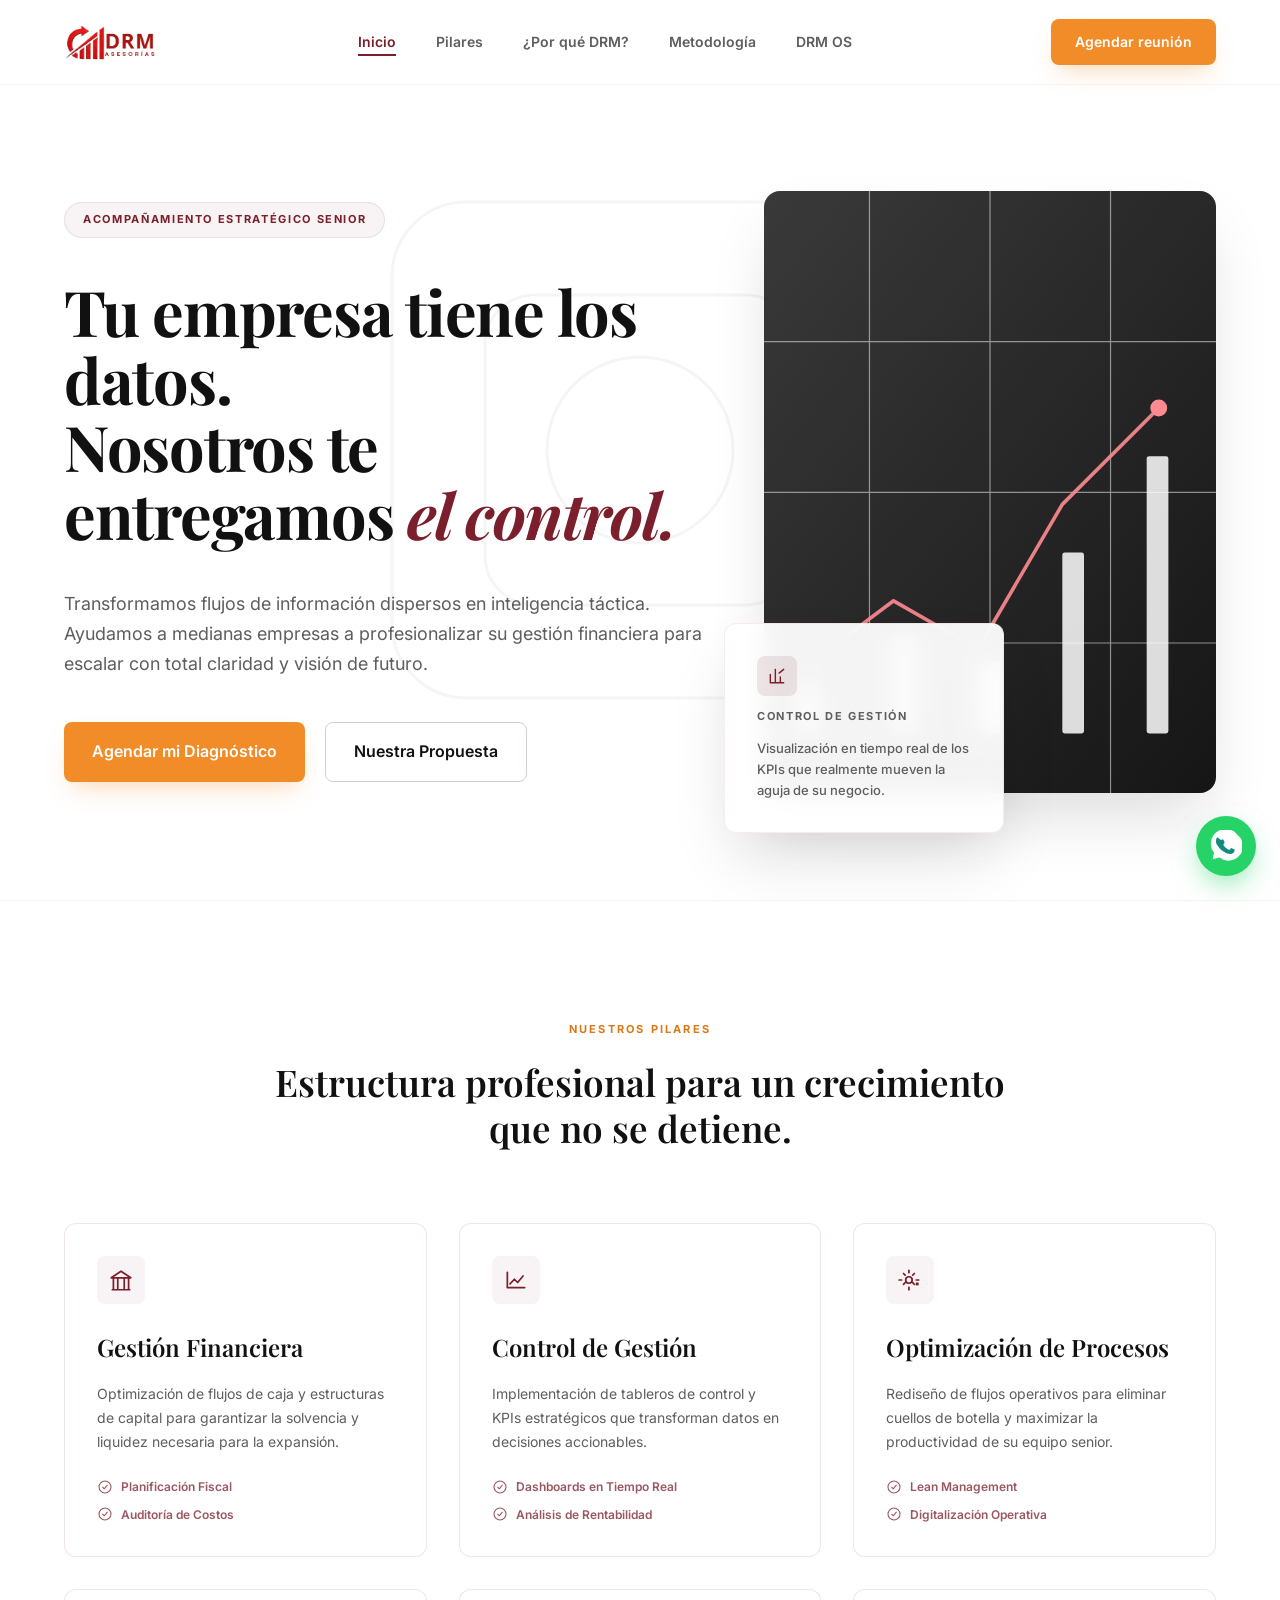
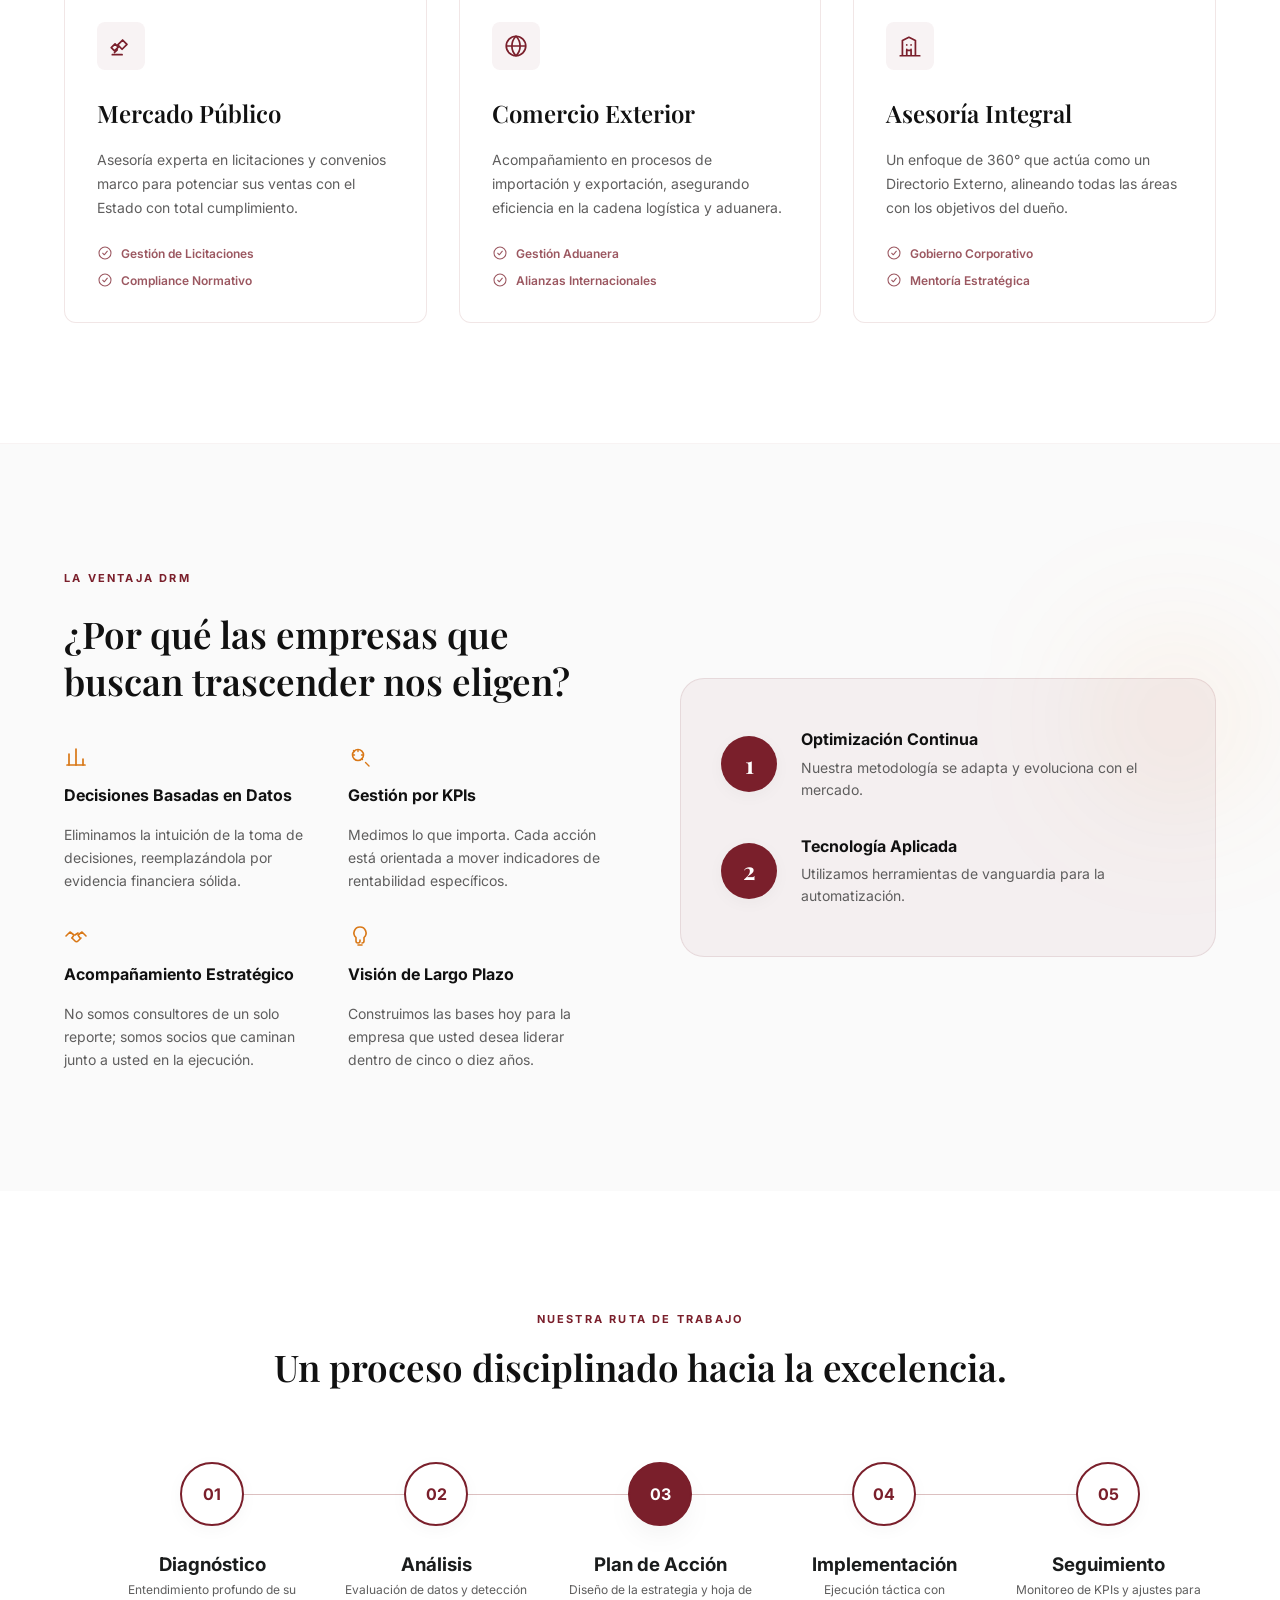
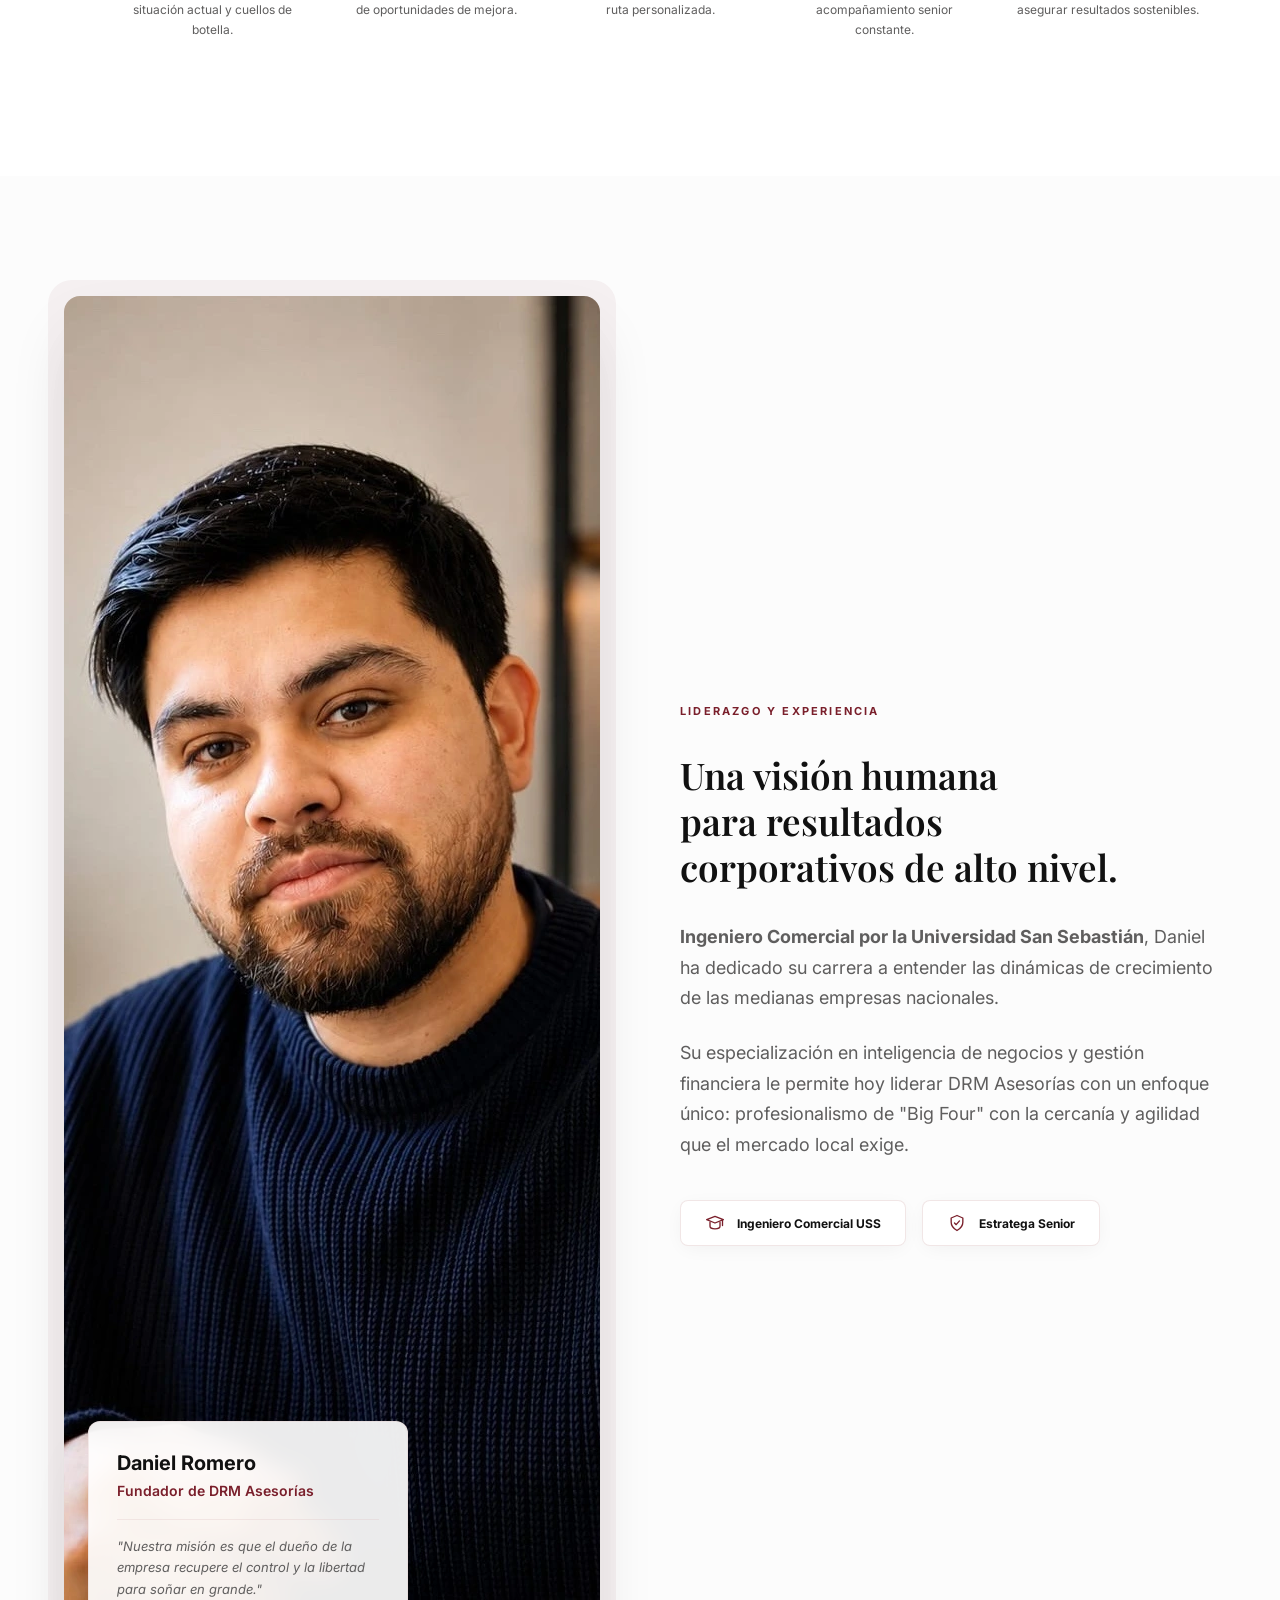
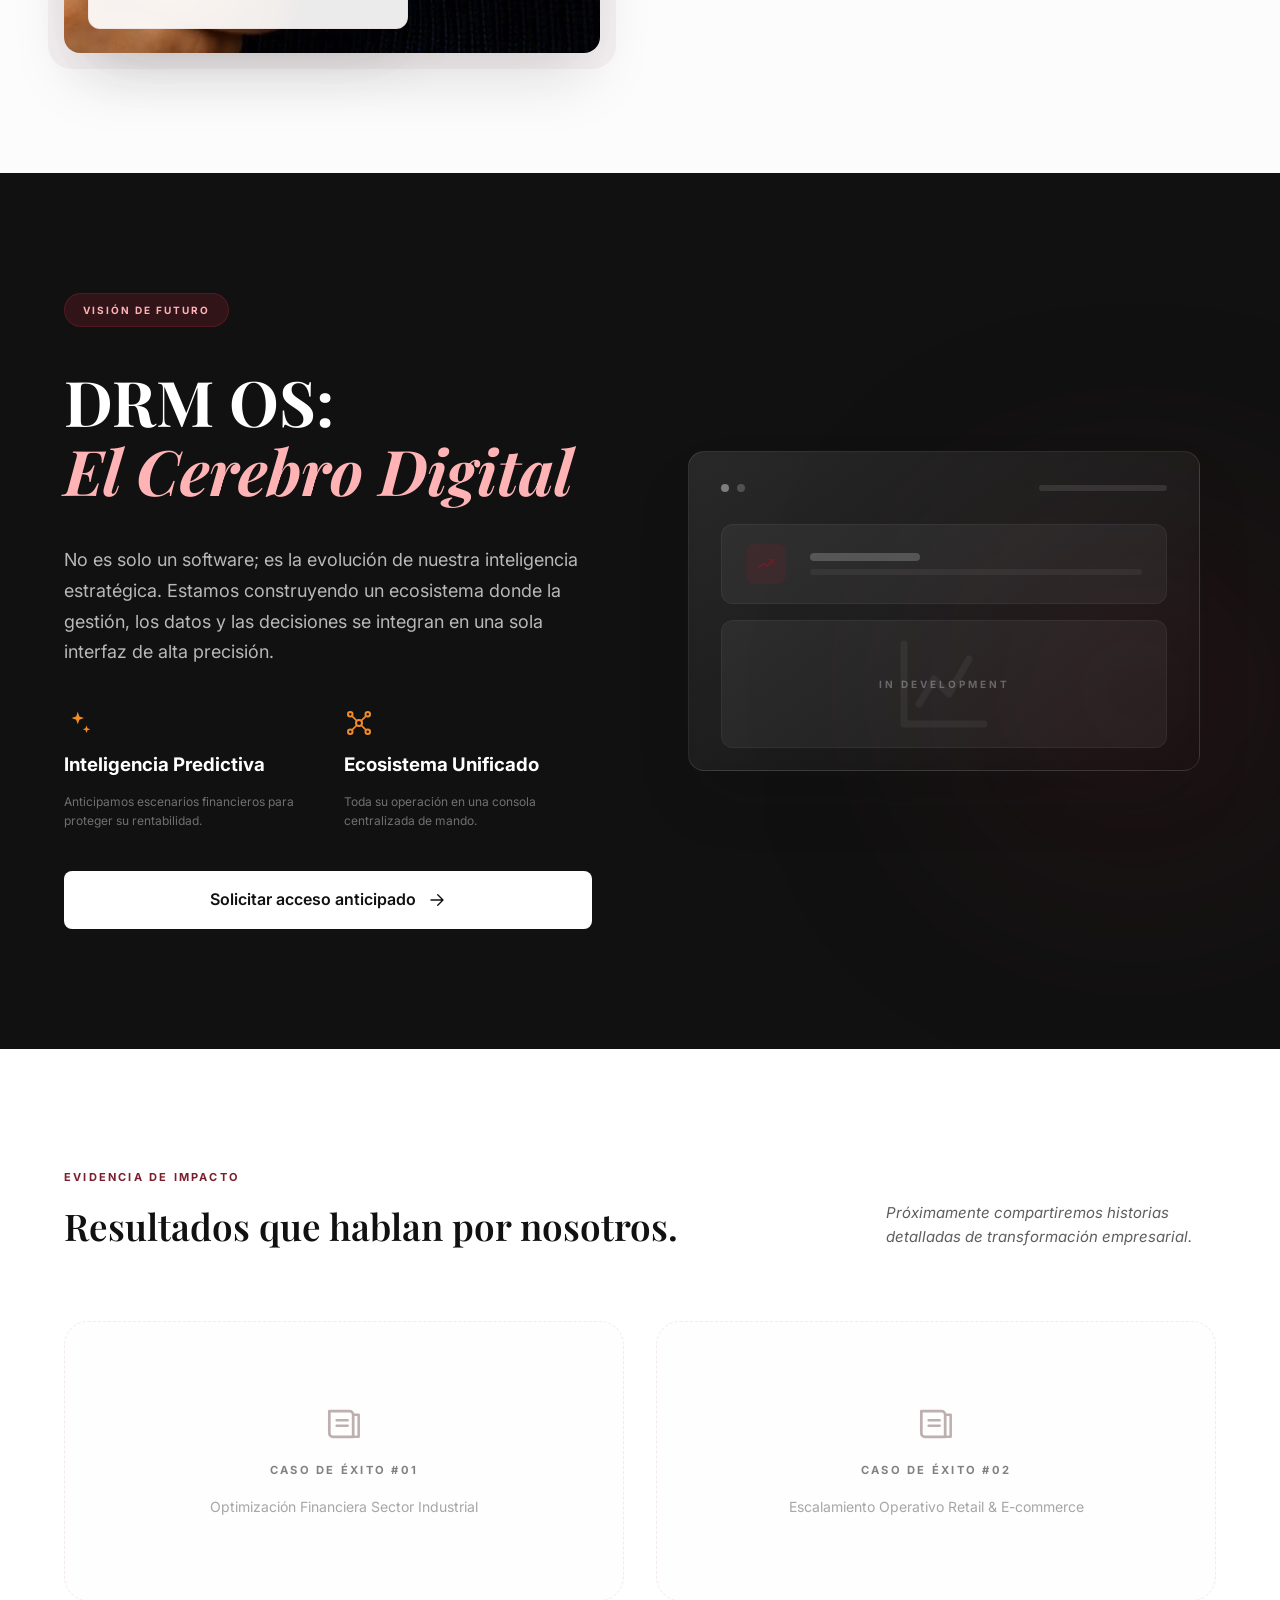
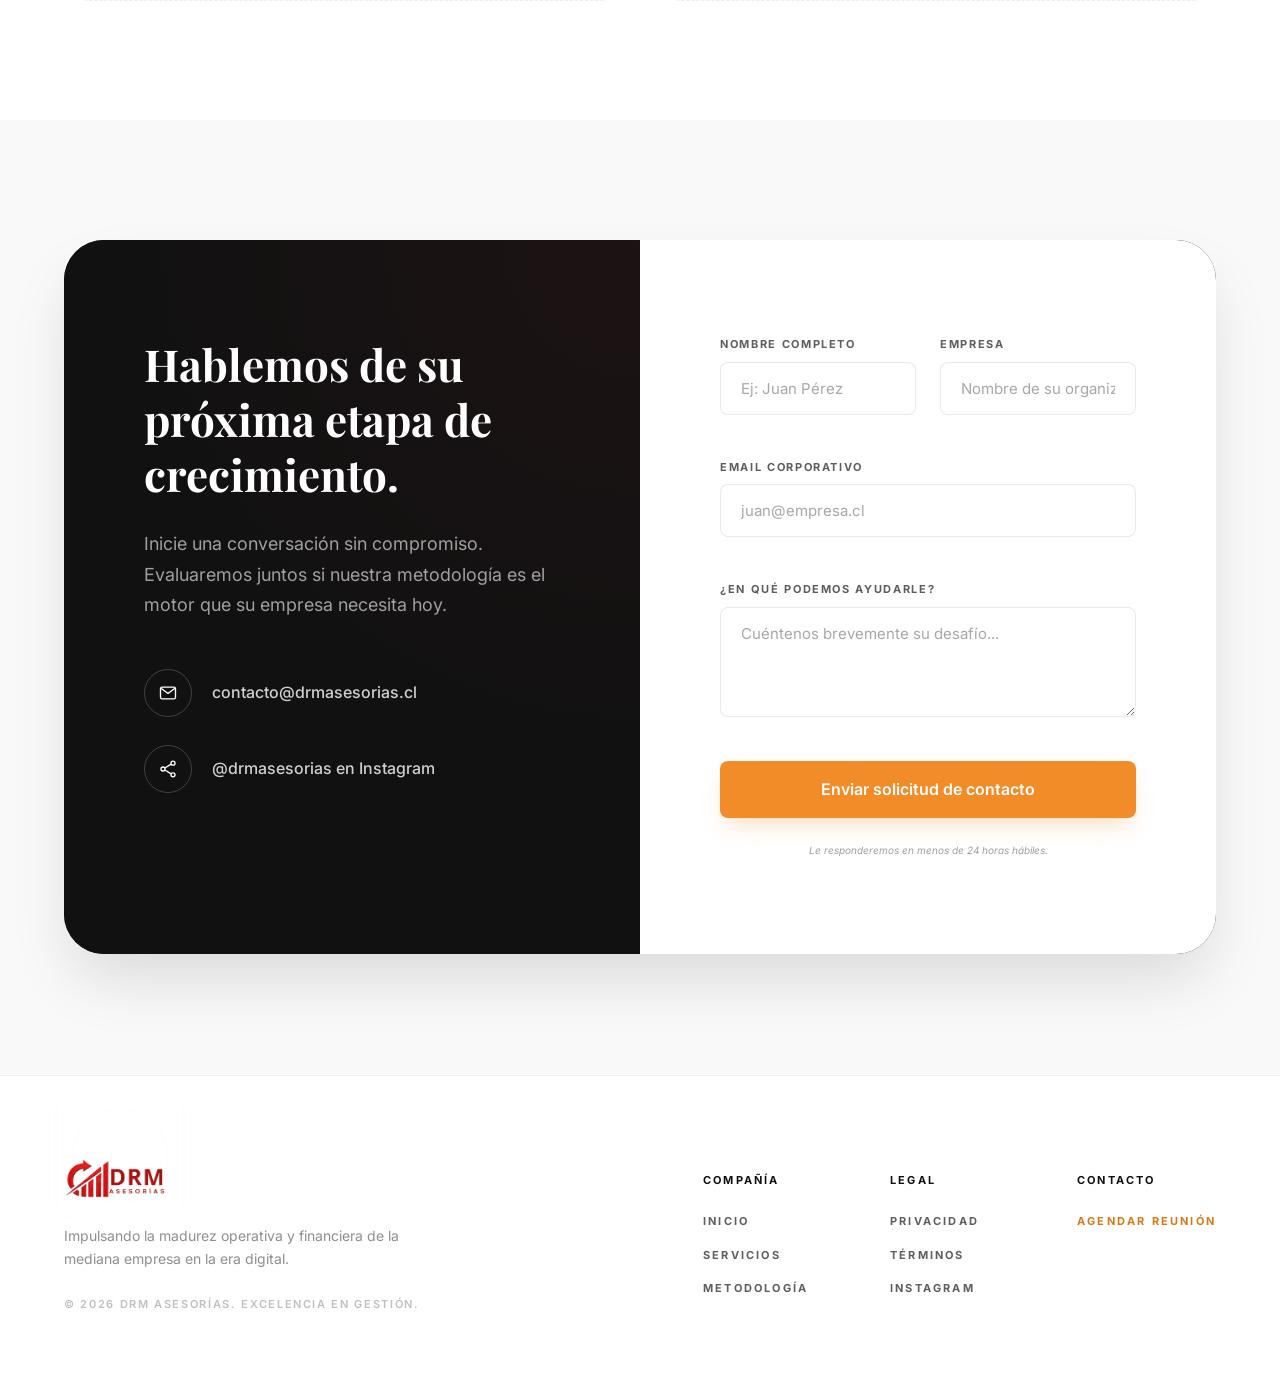
==== index.html @ 71a034fd "Add files via upload" ====
<!DOCTYPE html>
<html lang="es-CL">
<head>
<meta charset="UTF-8">
<meta name="viewport" content="width=device-width, initial-scale=1.0">
<title>DRM Asesorías | Inteligencia Estratégica y Gestión Financiera para PyMEs en Chile</title>
<meta name="description" content="DRM Asesorías acompaña a medianas empresas chilenas con gestión financiera, control de gestión, optimización de procesos, Mercado Público y asesoría corporativa integral. Agende su diagnóstico estratégico.">
<meta name="keywords" content="asesoría financiera pymes chile, control de gestión, mercado público, licitaciones, gestión financiera empresas, DRM Asesorías, consultoría estratégica">
<meta name="author" content="DRM Asesorías">
<link rel="canonical" href="https://www.drmasesorias.cl/">
<meta name="robots" content="index, follow">
<meta name="theme-color" content="#7a1f2b">

<!-- Open Graph -->
<meta property="og:type" content="website">
<meta property="og:site_name" content="DRM Asesorías">
<meta property="og:title" content="DRM Asesorías | Inteligencia Estratégica para PyMEs">
<meta property="og:description" content="Transformamos flujos de información dispersos en inteligencia táctica. Gestión financiera, control de gestión y asesoría corporativa para medianas empresas chilenas.">
<meta property="og:url" content="https://www.drmasesorias.cl/">
<meta property="og:image" content="https://www.drmasesorias.cl/assets/og-cover.jpg">
<meta property="og:image:width" content="1200">
<meta property="og:image:height" content="630">
<meta property="og:image:alt" content="DRM Asesorías — Optimización financiera y gestión estratégica para empresas">
<meta property="og:locale" content="es_CL">

<!-- Twitter -->
<meta name="twitter:card" content="summary_large_image">
<meta name="twitter:title" content="DRM Asesorías | Inteligencia Estratégica para PyMEs">
<meta name="twitter:description" content="Gestión financiera, control de gestión y asesoría corporativa para medianas empresas chilenas.">
<meta name="twitter:image" content="https://www.drmasesorias.cl/assets/og-cover.jpg">
<meta name="twitter:image:alt" content="DRM Asesorías — Optimización financiera y gestión estratégica para empresas">

<!-- Favicon (isotipo oficial DRM Asesorías) -->
<link rel="icon" href="assets/favicon.svg" type="image/svg+xml">
<link rel="icon" href="assets/favicon-32x32.png" type="image/png" sizes="32x32">
<link rel="icon" href="assets/favicon-16x16.png" type="image/png" sizes="16x16">
<link rel="shortcut icon" href="assets/favicon.ico">
<link rel="apple-touch-icon" href="assets/apple-touch-icon.png" sizes="180x180">
<link rel="manifest" href="site.webmanifest">

<!-- Fonts: preconnect + preload for performance -->
<link rel="preconnect" href="https://fonts.googleapis.com">
<link rel="preconnect" href="https://fonts.gstatic.com" crossorigin>
<link rel="stylesheet" href="https://fonts.googleapis.com/css2?family=Inter:wght@400;500;600;700&family=Playfair+Display:ital,wght@0,600;0,700;1,600&display=swap">

<link rel="stylesheet" href="css/styles.css">

<!-- Structured Data: Organization -->
<script type="application/ld+json">
{
  "@context": "https://schema.org",
  "@type": "ProfessionalService",
  "name": "DRM Asesorías",
  "description": "Consultoría estratégica en gestión financiera, control de gestión, optimización de procesos, Mercado Público y asesoría corporativa integral para medianas empresas en Chile.",
  "url": "https://www.drmasesorias.cl/",
  "email": "contacto@drmasesorias.cl",
  "areaServed": {
    "@type": "Country",
    "name": "Chile"
  },
  "founder": {
    "@type": "Person",
    "name": "Daniel Romero",
    "jobTitle": "Fundador",
    "alumniOf": "Universidad San Sebastián"
  },
  "sameAs": [
    "https://www.instagram.com/drmasesorias"
  ]
}
</script>
</head>
<body>

<a class="skip-link" href="#main-content">Saltar al contenido principal</a>

<!-- ============================= ICON SPRITE ============================= -->
<svg xmlns="http://www.w3.org/2000/svg" style="display:none" aria-hidden="true">
  <defs>
    <symbol id="icon-menu" viewBox="0 0 24 24">
      <path d="M3 6h18M3 12h18M3 18h18" fill="none" stroke="currentColor" stroke-width="1.8" stroke-linecap="round"/>
    </symbol>

    <symbol id="icon-close" viewBox="0 0 24 24">
      <path d="M5 5l14 14M19 5L5 19" fill="none" stroke="currentColor" stroke-width="1.8" stroke-linecap="round"/>
    </symbol>

    <symbol id="icon-query-stats" viewBox="0 0 24 24">
      <path d="M4 20V10M10 20V4M16 20v-7M4 20h16" fill="none" stroke="currentColor" stroke-width="1.7" stroke-linecap="round" stroke-linejoin="round"/>
      <path d="M14.5 8.5L20 4" fill="none" stroke="currentColor" stroke-width="1.7" stroke-linecap="round"/>
    </symbol>

    <symbol id="icon-account-balance" viewBox="0 0 24 24">
      <path d="M4 21h16M5 21V10M9 21V10M15 21V10M19 21V10M3 10l9-6 9 6M4 10h16" fill="none" stroke="currentColor" stroke-width="1.6" stroke-linecap="round" stroke-linejoin="round"/>
    </symbol>

    <symbol id="icon-insights" viewBox="0 0 24 24">
      <path d="M4 19V5M4 19h16" fill="none" stroke="currentColor" stroke-width="1.6" stroke-linecap="round" stroke-linejoin="round"/>
      <path d="M6.5 15.5l4-4.2 3 3 5-6" fill="none" stroke="currentColor" stroke-width="1.6" stroke-linecap="round" stroke-linejoin="round"/>
    </symbol>

    <symbol id="icon-settings-suggest" viewBox="0 0 24 24">
      <circle cx="11" cy="12" r="3" fill="none" stroke="currentColor" stroke-width="1.6"/>
      <path d="M11 3v2.2M11 18.8V21M4.2 12H2M20 12h-2.2M6 6l1.5 1.5M14.5 14.5L16 16M16 6l-1.5 1.5M7.5 14.5L6 16" fill="none" stroke="currentColor" stroke-width="1.6" stroke-linecap="round"/>
      <path d="M18 15l1.3 1.3M19.3 15L18 16.3" fill="none" stroke="currentColor" stroke-width="1.6" stroke-linecap="round"/>
    </symbol>

    <symbol id="icon-gavel" viewBox="0 0 24 24">
      <path d="M13.5 6.5l4 4M9 11l4.5-4.5 4 4L13 15z" fill="none" stroke="currentColor" stroke-width="1.6" stroke-linecap="round" stroke-linejoin="round"/>
      <path d="M4 20h9M6 18l2.5-2.5" fill="none" stroke="currentColor" stroke-width="1.6" stroke-linecap="round" stroke-linejoin="round"/>
      <path d="M3 13.5l3.5-3.5 3 3-3.5 3.5z" fill="none" stroke="currentColor" stroke-width="1.6" stroke-linejoin="round"/>
    </symbol>

    <symbol id="icon-language" viewBox="0 0 24 24">
      <circle cx="12" cy="12" r="9" fill="none" stroke="currentColor" stroke-width="1.6"/>
      <path d="M3 12h18M12 3c2.5 2.5 3.8 6 3.8 9s-1.3 6.5-3.8 9c-2.5-2.5-3.8-6-3.8-9s1.3-6.5 3.8-9z" fill="none" stroke="currentColor" stroke-width="1.6"/>
    </symbol>

    <symbol id="icon-corporate-fare" viewBox="0 0 24 24">
      <path d="M3 21h18M5 21V7l6-3 6 3v14M9 21v-5h4v5M9 11h0M13 11h0M9 15h0M13 15h0" fill="none" stroke="currentColor" stroke-width="1.6" stroke-linecap="round" stroke-linejoin="round"/>
    </symbol>

    <symbol id="icon-check-circle" viewBox="0 0 24 24">
      <circle cx="12" cy="12" r="9" fill="none" stroke="currentColor" stroke-width="1.6"/>
      <path d="M8.5 12.3l2.4 2.4 4.6-5.4" fill="none" stroke="currentColor" stroke-width="1.6" stroke-linecap="round" stroke-linejoin="round"/>
    </symbol>

    <symbol id="icon-analytics" viewBox="0 0 24 24">
      <path d="M5 20V9M12 20V4M19 20v-6" fill="none" stroke="currentColor" stroke-width="1.7" stroke-linecap="round"/>
      <path d="M3 20h18" fill="none" stroke="currentColor" stroke-width="1.7" stroke-linecap="round"/>
    </symbol>

    <symbol id="icon-ads-click" viewBox="0 0 24 24">
      <circle cx="10" cy="10" r="5.5" fill="none" stroke="currentColor" stroke-width="1.6"/>
      <path d="M17.5 17.5L21 21M10 6.5V5M13.5 10H15M6.5 10H5M13.5 13.5l1 1M6.5 6.5l-1-1" fill="none" stroke="currentColor" stroke-width="1.4" stroke-linecap="round"/>
    </symbol>

    <symbol id="icon-handshake" viewBox="0 0 24 24">
      <path d="M2 12l4-4 4 3-2 3M22 12l-4-4-4 3 2 3" fill="none" stroke="currentColor" stroke-width="1.6" stroke-linecap="round" stroke-linejoin="round"/>
      <path d="M8 14l3 3a2 2 0 0 0 3 0l3-3M11 11l3-2" fill="none" stroke="currentColor" stroke-width="1.6" stroke-linecap="round" stroke-linejoin="round"/>
    </symbol>

    <symbol id="icon-psychology" viewBox="0 0 24 24">
      <path d="M12 3a6 6 0 0 0-4 10.5V17a2 2 0 0 0 2 2h0a2 2 0 0 0 2-2v-1M12 3a6 6 0 0 1 4 10.5V17a2 2 0 0 1-2 2h0" fill="none" stroke="currentColor" stroke-width="1.6" stroke-linecap="round" stroke-linejoin="round"/>
      <path d="M10 21h4" fill="none" stroke="currentColor" stroke-width="1.6" stroke-linecap="round"/>
    </symbol>

    <symbol id="icon-school" viewBox="0 0 24 24">
      <path d="M2 8l10-4 10 4-10 4z" fill="none" stroke="currentColor" stroke-width="1.6" stroke-linejoin="round"/>
      <path d="M6 11v5c0 1.5 2.5 3 6 3s6-1.5 6-3v-5M21 9v6" fill="none" stroke="currentColor" stroke-width="1.6" stroke-linecap="round" stroke-linejoin="round"/>
    </symbol>

    <symbol id="icon-verified-user" viewBox="0 0 24 24">
      <path d="M12 3l7 3v5c0 4.5-3 7.7-7 10-4-2.3-7-5.5-7-10V6z" fill="none" stroke="currentColor" stroke-width="1.6" stroke-linejoin="round"/>
      <path d="M9 12l2 2 4-4.5" fill="none" stroke="currentColor" stroke-width="1.6" stroke-linecap="round" stroke-linejoin="round"/>
    </symbol>

    <symbol id="icon-auto-awesome" viewBox="0 0 24 24">
      <path d="M11 3l1.3 3.7L16 8l-3.7 1.3L11 13l-1.3-3.7L6 8l3.7-1.3z" fill="currentColor" stroke="none"/>
      <path d="M18 14l0.8 2.2L21 17l-2.2 0.8L18 20l-0.8-2.2L15 17l2.2-0.8z" fill="currentColor" stroke="none"/>
    </symbol>

    <symbol id="icon-hub" viewBox="0 0 24 24">
      <circle cx="12" cy="12" r="2.4" fill="none" stroke="currentColor" stroke-width="1.6"/>
      <circle cx="5" cy="5" r="1.8" fill="none" stroke="currentColor" stroke-width="1.6"/>
      <circle cx="19" cy="5" r="1.8" fill="none" stroke="currentColor" stroke-width="1.6"/>
      <circle cx="5" cy="19" r="1.8" fill="none" stroke="currentColor" stroke-width="1.6"/>
      <circle cx="19" cy="19" r="1.8" fill="none" stroke="currentColor" stroke-width="1.6"/>
      <path d="M6.5 6.5l3.7 3.7M17.5 6.5l-3.7 3.7M6.5 17.5l3.7-3.7M17.5 17.5l-3.7-3.7" fill="none" stroke="currentColor" stroke-width="1.4"/>
    </symbol>

    <symbol id="icon-trending-up" viewBox="0 0 24 24">
      <path d="M3 17l6-6 4 4 7-8" fill="none" stroke="currentColor" stroke-width="1.7" stroke-linecap="round" stroke-linejoin="round"/>
      <path d="M15 7h5v5" fill="none" stroke="currentColor" stroke-width="1.7" stroke-linecap="round" stroke-linejoin="round"/>
    </symbol>

    <symbol id="icon-data-thresholding" viewBox="0 0 24 24">
      <path d="M4 4v16h16" fill="none" stroke="currentColor" stroke-width="1.4" stroke-linecap="round" stroke-linejoin="round"/>
      <path d="M7 16l3-5 3 3 4-7" fill="none" stroke="currentColor" stroke-width="1.4" stroke-linecap="round" stroke-linejoin="round"/>
    </symbol>

    <symbol id="icon-arrow-forward" viewBox="0 0 24 24">
      <path d="M4 12h16M13 5l7 7-7 7" fill="none" stroke="currentColor" stroke-width="1.8" stroke-linecap="round" stroke-linejoin="round"/>
    </symbol>

    <symbol id="icon-mail" viewBox="0 0 24 24">
      <rect x="3" y="5" width="18" height="14" rx="2" fill="none" stroke="currentColor" stroke-width="1.6"/>
      <path d="M4 6.5l8 6 8-6" fill="none" stroke="currentColor" stroke-width="1.6" stroke-linecap="round" stroke-linejoin="round"/>
    </symbol>

    <symbol id="icon-share" viewBox="0 0 24 24">
      <circle cx="18" cy="5" r="2.4" fill="none" stroke="currentColor" stroke-width="1.6"/>
      <circle cx="6" cy="12" r="2.4" fill="none" stroke="currentColor" stroke-width="1.6"/>
      <circle cx="18" cy="19" r="2.4" fill="none" stroke="currentColor" stroke-width="1.6"/>
      <path d="M8.2 10.8l7.6-4.6M8.2 13.2l7.6 4.6" fill="none" stroke="currentColor" stroke-width="1.6"/>
    </symbol>

    <symbol id="icon-whatsapp" viewBox="0 0 24 24">
      <path d="M20.5 3.5A10.9 10.9 0 0 0 3 17.1L2 22l5.1-1.3A10.9 10.9 0 0 0 20.5 3.5z" fill="currentColor" stroke="none" fill-rule="evenodd" clip-rule="evenodd"/>
      <path d="M8.4 7.6c.2-.5.4-.5.7-.5h.5c.2 0 .4 0 .6.4.2.5.7 1.7.7 1.9.1.1.1.3 0 .4-.1.2-.1.3-.3.4-.1.2-.3.3-.4.5-.1.1-.3.3-.1.6.2.3.8 1.3 1.7 2.1 1.2 1 2.1 1.4 2.4 1.5.3.1.4.1.6-.1.2-.2.7-.8.9-1.1.2-.3.4-.2.6-.1.2.1 1.5.7 1.7.8.2.1.4.2.4.3.1.2.1.9-.2 1.7-.3.8-1.7 1.5-2.3 1.6-.6.1-1.3.2-4.2-.9-3.5-1.4-5.7-4.9-5.9-5.2-.2-.2-1.4-1.9-1.4-3.6 0-1.7.9-2.5 1.2-2.9z" fill="#128C7E" stroke="none"/>
    </symbol>

    <symbol id="icon-history-edu" viewBox="0 0 24 24">
      <path d="M4 5h11a2 2 0 0 1 2 2v12H6a2 2 0 0 1-2-2z" fill="none" stroke="currentColor" stroke-width="1.5" stroke-linejoin="round"/>
      <path d="M8 10h6M8 13h6" fill="none" stroke="currentColor" stroke-width="1.4" stroke-linecap="round"/>
      <path d="M17 7h3v12h-3" fill="none" stroke="currentColor" stroke-width="1.4" stroke-linejoin="round"/>
    </symbol>
  </defs>
</svg>

<!-- ============================= HEADER / NAV ============================= -->
<header class="site-header">
  <nav class="nav" aria-label="Navegación principal">
    <a class="brand" href="#inicio" aria-label="DRM Asesorías, ir al inicio">
      <picture>
        <source srcset="assets/logo-horizontal.webp" type="image/webp">
        <img class="brand-logo" src="assets/logo-horizontal.png" alt="DRM Asesorías" width="247" height="105" fetchpriority="high">
      </picture>
    </a>

    <ul class="nav-links" role="list">
      <li><a class="nav-link is-active" href="#inicio" aria-current="page">Inicio</a></li>
      <li><a class="nav-link" href="#servicios">Pilares</a></li>
      <li><a class="nav-link" href="#diferenciadores">¿Por qué DRM?</a></li>
      <li><a class="nav-link" href="#metodologia">Metodología</a></li>
      <li><a class="nav-link" href="#drm-os">DRM OS</a></li>
    </ul>

    <div class="nav-cta-wrap">
      <a class="btn btn-primary btn-nav" href="#contacto">Agendar reunión</a>
      <button class="nav-toggle" type="button" aria-expanded="false" aria-controls="mobile-menu" aria-label="Abrir menú de navegación">
        <svg class="icon-menu" viewBox="0 0 24 24" aria-hidden="true"><use href="#icon-menu"></use></svg>
        <svg class="icon-close" viewBox="0 0 24 24" aria-hidden="true"><use href="#icon-close"></use></svg>
      </button>
    </div>
  </nav>

  <div class="mobile-menu" id="mobile-menu">
    <a href="#inicio">Inicio</a>
    <a href="#servicios">Pilares</a>
    <a href="#diferenciadores">¿Por qué DRM?</a>
    <a href="#metodologia">Metodología</a>
    <a href="#drm-os">DRM OS</a>
  </div>
</header>

<main id="main-content">

  <!-- ============================= HERO ============================= -->
  <section class="hero" id="inicio" aria-labelledby="hero-title">
    <svg class="hero-watermark" viewBox="0 0 200 200" aria-hidden="true">
      <rect x="20" y="20" width="160" height="160" rx="24" fill="none" stroke="currentColor" stroke-width="1"/>
      <rect x="50" y="50" width="100" height="100" rx="16" fill="none" stroke="currentColor" stroke-width="1"/>
      <circle cx="100" cy="100" r="30" fill="none" stroke="currentColor" stroke-width="1"/>
    </svg>

    <div class="container hero-grid">
      <div class="hero-copy">
        <span class="hero-badge">Acompañamiento Estratégico Senior</span>
        <h1 class="hero-title" id="hero-title">
          Tu empresa tiene los datos.<br>Nosotros te entregamos <em>el control.</em>
        </h1>
        <p class="hero-subtitle">
          Transformamos flujos de información dispersos en inteligencia táctica. Ayudamos a medianas empresas a profesionalizar su gestión financiera para escalar con total claridad y visión de futuro.
        </p>
        <div class="hero-actions">
          <a class="btn btn-primary" href="#contacto">Agendar mi Diagnóstico</a>
          <a class="btn btn-secondary" href="#servicios">Nuestra Propuesta</a>
        </div>
      </div>

      <div class="hero-visual">
        <div class="hero-visual-frame">
          <svg viewBox="0 0 400 500" preserveAspectRatio="xMidYMid slice" role="img" aria-label="Ilustración abstracta que representa el control y la visualización de datos financieros">
            <defs>
              <linearGradient id="heroGrad" x1="0" y1="0" x2="1" y2="1">
                <stop offset="0%" stop-color="#3a3a3a"/>
                <stop offset="100%" stop-color="#151515"/>
              </linearGradient>
            </defs>
            <rect width="400" height="500" fill="url(#heroGrad)"/>
            <g opacity="0.5" stroke="#ffffff" stroke-width="1">
              <line x1="0" y1="125" x2="400" y2="125"/>
              <line x1="0" y1="250" x2="400" y2="250"/>
              <line x1="0" y1="375" x2="400" y2="375"/>
              <line x1="100" y1="0" x2="100" y2="500"/>
              <line x1="200" y1="0" x2="200" y2="500"/>
              <line x1="300" y1="0" x2="300" y2="500"/>
            </g>
            <polyline points="40,400 120,340 190,380 260,260 340,180" fill="none" stroke="#ff8b92" stroke-width="3" stroke-linecap="round" stroke-linejoin="round" opacity="0.9"/>
            <circle cx="340" cy="180" r="7" fill="#ff8b92"/>
            <g fill="#ffffff" opacity="0.85">
              <rect x="40" y="410" width="18" height="40" rx="2"/>
              <rect x="120" y="370" width="18" height="80" rx="2"/>
              <rect x="190" y="390" width="18" height="60" rx="2"/>
              <rect x="260" y="300" width="18" height="150" rx="2"/>
              <rect x="330" y="220" width="18" height="230" rx="2"/>
            </g>
          </svg>
        </div>

        <div class="hero-float-card">
          <div class="hero-float-card-icon">
            <svg viewBox="0 0 24 24" aria-hidden="true"><use href="#icon-query-stats"></use></svg>
          </div>
          <span class="hero-float-card-label">Control de Gestión</span>
          <p class="hero-float-card-text">Visualización en tiempo real de los KPIs que realmente mueven la aguja de su negocio.</p>
        </div>
      </div>
    </div>
  </section>

  <!-- ============================= 6 PILARES ============================= -->
  <section class="section services reveal" id="servicios" aria-labelledby="servicios-title">
    <div class="container">
      <div class="section-intro">
        <span class="eyebrow eyebrow--orange">Nuestros Pilares</span>
        <h2 class="section-heading" id="servicios-title">Estructura profesional para un crecimiento que no se detiene.</h2>
      </div>

      <div class="pillar-grid">
        <article class="pillar-card">
          <div class="pillar-icon"><svg viewBox="0 0 24 24" aria-hidden="true"><use href="#icon-account-balance"></use></svg></div>
          <h3 class="pillar-title">Gestión Financiera</h3>
          <p class="pillar-text">Optimización de flujos de caja y estructuras de capital para garantizar la solvencia y liquidez necesaria para la expansión.</p>
          <ul class="pillar-list">
            <li><svg viewBox="0 0 24 24" aria-hidden="true"><use href="#icon-check-circle"></use></svg> Planificación Fiscal</li>
            <li><svg viewBox="0 0 24 24" aria-hidden="true"><use href="#icon-check-circle"></use></svg> Auditoría de Costos</li>
          </ul>
        </article>

        <article class="pillar-card">
          <div class="pillar-icon"><svg viewBox="0 0 24 24" aria-hidden="true"><use href="#icon-insights"></use></svg></div>
          <h3 class="pillar-title">Control de Gestión</h3>
          <p class="pillar-text">Implementación de tableros de control y KPIs estratégicos que transforman datos en decisiones accionables.</p>
          <ul class="pillar-list">
            <li><svg viewBox="0 0 24 24" aria-hidden="true"><use href="#icon-check-circle"></use></svg> Dashboards en Tiempo Real</li>
            <li><svg viewBox="0 0 24 24" aria-hidden="true"><use href="#icon-check-circle"></use></svg> Análisis de Rentabilidad</li>
          </ul>
        </article>

        <article class="pillar-card">
          <div class="pillar-icon"><svg viewBox="0 0 24 24" aria-hidden="true"><use href="#icon-settings-suggest"></use></svg></div>
          <h3 class="pillar-title">Optimización de Procesos</h3>
          <p class="pillar-text">Rediseño de flujos operativos para eliminar cuellos de botella y maximizar la productividad de su equipo senior.</p>
          <ul class="pillar-list">
            <li><svg viewBox="0 0 24 24" aria-hidden="true"><use href="#icon-check-circle"></use></svg> Lean Management</li>
            <li><svg viewBox="0 0 24 24" aria-hidden="true"><use href="#icon-check-circle"></use></svg> Digitalización Operativa</li>
          </ul>
        </article>

        <article class="pillar-card">
          <div class="pillar-icon"><svg viewBox="0 0 24 24" aria-hidden="true"><use href="#icon-gavel"></use></svg></div>
          <h3 class="pillar-title">Mercado Público</h3>
          <p class="pillar-text">Asesoría experta en licitaciones y convenios marco para potenciar sus ventas con el Estado con total cumplimiento.</p>
          <ul class="pillar-list">
            <li><svg viewBox="0 0 24 24" aria-hidden="true"><use href="#icon-check-circle"></use></svg> Gestión de Licitaciones</li>
            <li><svg viewBox="0 0 24 24" aria-hidden="true"><use href="#icon-check-circle"></use></svg> Compliance Normativo</li>
          </ul>
        </article>

        <article class="pillar-card">
          <div class="pillar-icon"><svg viewBox="0 0 24 24" aria-hidden="true"><use href="#icon-language"></use></svg></div>
          <h3 class="pillar-title">Comercio Exterior</h3>
          <p class="pillar-text">Acompañamiento en procesos de importación y exportación, asegurando eficiencia en la cadena logística y aduanera.</p>
          <ul class="pillar-list">
            <li><svg viewBox="0 0 24 24" aria-hidden="true"><use href="#icon-check-circle"></use></svg> Gestión Aduanera</li>
            <li><svg viewBox="0 0 24 24" aria-hidden="true"><use href="#icon-check-circle"></use></svg> Alianzas Internacionales</li>
          </ul>
        </article>

        <article class="pillar-card">
          <div class="pillar-icon"><svg viewBox="0 0 24 24" aria-hidden="true"><use href="#icon-corporate-fare"></use></svg></div>
          <h3 class="pillar-title">Asesoría Integral</h3>
          <p class="pillar-text">Un enfoque de 360° que actúa como un Directorio Externo, alineando todas las áreas con los objetivos del dueño.</p>
          <ul class="pillar-list">
            <li><svg viewBox="0 0 24 24" aria-hidden="true"><use href="#icon-check-circle"></use></svg> Gobierno Corporativo</li>
            <li><svg viewBox="0 0 24 24" aria-hidden="true"><use href="#icon-check-circle"></use></svg> Mentoría Estratégica</li>
          </ul>
        </article>
      </div>
    </div>
  </section>

  <!-- ============================= DIFERENCIADORES ============================= -->
  <section class="section differentiators reveal" id="diferenciadores" aria-labelledby="diff-title">
    <div class="container">
      <div class="diff-grid">
        <div>
          <span class="eyebrow">La Ventaja DRM</span>
          <h2 class="section-heading diff-heading" id="diff-title">¿Por qué las empresas que buscan trascender nos eligen?</h2>

          <div class="diff-feature-grid">
            <div class="diff-feature">
              <svg viewBox="0 0 24 24" aria-hidden="true"><use href="#icon-analytics"></use></svg>
              <h3>Decisiones Basadas en Datos</h3>
              <p>Eliminamos la intuición de la toma de decisiones, reemplazándola por evidencia financiera sólida.</p>
            </div>
            <div class="diff-feature">
              <svg viewBox="0 0 24 24" aria-hidden="true"><use href="#icon-ads-click"></use></svg>
              <h3>Gestión por KPIs</h3>
              <p>Medimos lo que importa. Cada acción está orientada a mover indicadores de rentabilidad específicos.</p>
            </div>
            <div class="diff-feature">
              <svg viewBox="0 0 24 24" aria-hidden="true"><use href="#icon-handshake"></use></svg>
              <h3>Acompañamiento Estratégico</h3>
              <p>No somos consultores de un solo reporte; somos socios que caminan junto a usted en la ejecución.</p>
            </div>
            <div class="diff-feature">
              <svg viewBox="0 0 24 24" aria-hidden="true"><use href="#icon-psychology"></use></svg>
              <h3>Visión de Largo Plazo</h3>
              <p>Construimos las bases hoy para la empresa que usted desea liderar dentro de cinco o diez años.</p>
            </div>
          </div>
        </div>

        <div class="diff-panel">
          <div class="diff-panel-card">
            <div class="diff-step">
              <div class="diff-step-num" aria-hidden="true">1</div>
              <div>
                <h4>Optimización Continua</h4>
                <p>Nuestra metodología se adapta y evoluciona con el mercado.</p>
              </div>
            </div>
            <div class="diff-step">
              <div class="diff-step-num" aria-hidden="true">2</div>
              <div>
                <h4>Tecnología Aplicada</h4>
                <p>Utilizamos herramientas de vanguardia para la automatización.</p>
              </div>
            </div>
          </div>
          <div class="diff-decor" aria-hidden="true"></div>
        </div>
      </div>
    </div>
  </section>

  <!-- ============================= METODOLOGÍA ============================= -->
  <section class="section cases" id="metodologia" aria-labelledby="metodologia-title" style="background-color:#fff;">
    <div class="container">
      <div class="methodology-heading">
        <span class="eyebrow">Nuestra Ruta de Trabajo</span>
        <h2 class="section-heading" id="metodologia-title">Un proceso disciplinado hacia la excelencia.</h2>
      </div>

      <ol class="methodology-flow">
        <li class="method-step">
          <span class="method-num" aria-hidden="true">01</span>
          <h3>Diagnóstico</h3>
          <p>Entendimiento profundo de su situación actual y cuellos de botella.</p>
        </li>
        <li class="method-step">
          <span class="method-num" aria-hidden="true">02</span>
          <h3>Análisis</h3>
          <p>Evaluación de datos y detección de oportunidades de mejora.</p>
        </li>
        <li class="method-step is-current">
          <span class="method-num" aria-hidden="true">03</span>
          <h3>Plan de Acción</h3>
          <p>Diseño de la estrategia y hoja de ruta personalizada.</p>
        </li>
        <li class="method-step">
          <span class="method-num" aria-hidden="true">04</span>
          <h3>Implementación</h3>
          <p>Ejecución táctica con acompañamiento senior constante.</p>
        </li>
        <li class="method-step">
          <span class="method-num" aria-hidden="true">05</span>
          <h3>Seguimiento</h3>
          <p>Monitoreo de KPIs y ajustes para asegurar resultados sostenibles.</p>
        </li>
      </ol>
    </div>
  </section>

  <!-- ============================= FOUNDER ============================= -->
  <section class="section founder reveal" aria-labelledby="founder-title">
    <div class="container">
      <div class="founder-grid">
        <div class="founder-visual">
          <div class="founder-frame">
            <div class="founder-frame-glow" aria-hidden="true"></div>
            <picture>
              <source srcset="assets/founder-daniel-romero.webp" type="image/webp">
              <img class="founder-portrait" src="assets/founder-daniel-romero.jpg" alt="Daniel Romero, fundador de DRM Asesorías" width="1086" height="1357" loading="lazy">
            </picture>
            <div class="founder-quote-card">
              <h4>Daniel Romero</h4>
              <p class="role">Fundador de DRM Asesorías</p>
              <hr>
              <blockquote>"Nuestra misión es que el dueño de la empresa recupere el control y la libertad para soñar en grande."</blockquote>
            </div>
          </div>
        </div>

        <div class="founder-content">
          <span class="eyebrow">Liderazgo y Experiencia</span>
          <h2 class="section-heading text-balance" id="founder-title">Una visión humana para resultados corporativos de alto nivel.</h2>
          <div class="founder-bio">
            <p><strong>Ingeniero Comercial por la Universidad San Sebastián</strong>, Daniel ha dedicado su carrera a entender las dinámicas de crecimiento de las medianas empresas nacionales.</p>
            <p>Su especialización en inteligencia de negocios y gestión financiera le permite hoy liderar DRM Asesorías con un enfoque único: profesionalismo de "Big Four" con la cercanía y agilidad que el mercado local exige.</p>
          </div>
          <div class="founder-badges">
            <div class="founder-badge">
              <svg viewBox="0 0 24 24" aria-hidden="true"><use href="#icon-school"></use></svg>
              <span>Ingeniero Comercial USS</span>
            </div>
            <div class="founder-badge">
              <svg viewBox="0 0 24 24" aria-hidden="true"><use href="#icon-verified-user"></use></svg>
              <span>Estratega Senior</span>
            </div>
          </div>
        </div>
      </div>
    </div>
  </section>

  <!-- ============================= DRM OS ============================= -->
  <section class="section drm-os reveal" id="drm-os" aria-labelledby="drmos-title">
    <div class="container drm-os-grid">
      <div class="drm-os-copy">
        <span class="drm-os-tag">Visión de Futuro</span>
        <h2 class="drm-os-title" id="drmos-title">DRM OS:<br><em>El Cerebro Digital</em></h2>
        <p>No es solo un software; es la evolución de nuestra inteligencia estratégica. Estamos construyendo un ecosistema donde la gestión, los datos y las decisiones se integran en una sola interfaz de alta precisión.</p>

        <div class="drm-os-feature-grid">
          <div class="drm-os-feature">
            <svg viewBox="0 0 24 24" aria-hidden="true"><use href="#icon-auto-awesome"></use></svg>
            <h3>Inteligencia Predictiva</h3>
            <p>Anticipamos escenarios financieros para proteger su rentabilidad.</p>
          </div>
          <div class="drm-os-feature">
            <svg viewBox="0 0 24 24" aria-hidden="true"><use href="#icon-hub"></use></svg>
            <h3>Ecosistema Unificado</h3>
            <p>Toda su operación en una consola centralizada de mando.</p>
          </div>
        </div>

        <a class="btn btn-inverse" href="#contacto">
          Solicitar acceso anticipado
          <svg viewBox="0 0 24 24" aria-hidden="true" style="width:18px;height:18px;"><use href="#icon-arrow-forward"></use></svg>
        </a>
      </div>

      <div class="drm-os-visual">
        <div class="drm-os-panel" role="img" aria-label="Vista previa conceptual del panel de control de DRM OS, actualmente en desarrollo">
          <div class="drm-os-panel-header">
            <div class="drm-os-dots" aria-hidden="true"><span></span><span></span></div>
            <div class="drm-os-panel-bar" aria-hidden="true"></div>
          </div>
          <div class="drm-os-panel-body">
            <div class="drm-os-panel-row">
              <div class="drm-os-panel-row-icon"><svg viewBox="0 0 24 24" aria-hidden="true"><use href="#icon-trending-up"></use></svg></div>
              <div class="drm-os-panel-row-lines">
                <div class="line-1"></div>
                <div class="line-2"></div>
              </div>
            </div>
            <div class="drm-os-panel-placeholder">
              <svg viewBox="0 0 24 24" aria-hidden="true"><use href="#icon-data-thresholding"></use></svg>
              <span>In Development</span>
            </div>
          </div>
        </div>
        <div class="drm-os-glow" aria-hidden="true"></div>
      </div>
    </div>
  </section>

  <!-- ============================= CASOS DE ÉXITO ============================= -->
  <section class="section cases reveal" id="casos" aria-labelledby="casos-title">
    <div class="container">
      <div class="cases-heading-row">
        <div class="lead">
          <span class="eyebrow">Evidencia de Impacto</span>
          <h2 class="section-heading" id="casos-title">Resultados que hablan por nosotros.</h2>
        </div>
        <p class="note">Próximamente compartiremos historias detalladas de transformación empresarial.</p>
      </div>

      <div class="cases-grid">
        <div class="case-card">
          <svg viewBox="0 0 24 24" aria-hidden="true"><use href="#icon-history-edu"></use></svg>
          <p class="tag">CASO DE ÉXITO #01</p>
          <p class="desc">Optimización Financiera Sector Industrial</p>
        </div>
        <div class="case-card">
          <svg viewBox="0 0 24 24" aria-hidden="true"><use href="#icon-history-edu"></use></svg>
          <p class="tag">CASO DE ÉXITO #02</p>
          <p class="desc">Escalamiento Operativo Retail &amp; E-commerce</p>
        </div>
      </div>
    </div>
  </section>

  <!-- ============================= CONTACTO ============================= -->
  <section class="section contact reveal" id="contacto" aria-labelledby="contacto-title">
    <div class="container">
      <div class="contact-panel">
        <div class="contact-info">
          <div class="contact-info-glow" aria-hidden="true"></div>
          <div class="contact-info-content">
            <h2 id="contacto-title">Hablemos de su próxima etapa de crecimiento.</h2>
            <p>Inicie una conversación sin compromiso. Evaluaremos juntos si nuestra metodología es el motor que su empresa necesita hoy.</p>

            <div class="contact-channels">
              <a class="contact-channel" href="mailto:contacto@drmasesorias.cl">
                <span class="contact-channel-icon"><svg viewBox="0 0 24 24" aria-hidden="true"><use href="#icon-mail"></use></svg></span>
                <span class="contact-channel-text">contacto@drmasesorias.cl</span>
              </a>
              <a class="contact-channel" href="https://www.instagram.com/drmasesorias" target="_blank" rel="noopener noreferrer">
                <span class="contact-channel-icon"><svg viewBox="0 0 24 24" aria-hidden="true"><use href="#icon-share"></use></svg></span>
                <span class="contact-channel-text">@drmasesorias en Instagram</span>
              </a>
            </div>
          </div>
        </div>

        <div class="contact-form-wrap">
          <form class="contact-form" id="contact-form" novalidate
                action="https://formsubmit.co/contacto@drmasesorias.cl" method="POST">
            <!-- Configuración de FormSubmit: metadatos del envío -->
            <input type="hidden" name="_subject" value="Nuevo contacto desde la web de DRM Asesorías">
            <input type="hidden" name="_template" value="table">
            <input type="hidden" name="_captcha" value="false">
            <input type="hidden" name="_next" value="https://www.drmasesorias.cl/#contacto">

            <!-- Honeypot anti-spam: campo señuelo, invisible para personas, visible para bots -->
            <div class="hp-field" aria-hidden="true">
              <label for="_honeypot">No completar este campo</label>
              <input type="text" id="_honeypot" name="_honeypot" tabindex="-1" autocomplete="off">
            </div>

            <div class="form-row">
              <div class="form-field">
                <label for="fullname">Nombre Completo</label>
                <input type="text" id="fullname" name="fullname" placeholder="Ej: Juan Pérez" autocomplete="name" required aria-describedby="fullname-error">
                <span class="form-error" id="fullname-error" role="alert"></span>
              </div>
              <div class="form-field">
                <label for="company">Empresa</label>
                <input type="text" id="company" name="company" placeholder="Nombre de su organización" autocomplete="organization">
              </div>
            </div>

            <div class="form-field">
              <label for="email">Email Corporativo</label>
              <input type="email" id="email" name="email" placeholder="juan@empresa.cl" autocomplete="email" required aria-describedby="email-error">
              <span class="form-error" id="email-error" role="alert"></span>
            </div>

            <div class="form-field">
              <label for="message">¿En qué podemos ayudarle?</label>
              <textarea id="message" name="message" rows="4" placeholder="Cuéntenos brevemente su desafío..." required aria-describedby="message-error"></textarea>
              <span class="form-error" id="message-error" role="alert"></span>
            </div>

            <button class="btn btn-primary btn-block" type="submit">Enviar solicitud de contacto</button>
            <p class="form-status" id="form-status" role="status" aria-live="polite"></p>
            <p class="form-note">Le responderemos en menos de 24 horas hábiles.</p>
          </form>
        </div>
      </div>
    </div>
  </section>

</main>

<!-- ============================= FOOTER ============================= -->
<footer class="site-footer">
  <svg class="footer-watermark" viewBox="0 0 200 200" aria-hidden="true">
    <rect x="20" y="20" width="160" height="160" rx="24" fill="none" stroke="currentColor" stroke-width="1"/>
    <circle cx="100" cy="100" r="60" fill="none" stroke="currentColor" stroke-width="1"/>
  </svg>

  <div class="container footer-inner">
    <div class="footer-brand">
      <a class="brand" href="#inicio" aria-label="DRM Asesorías, ir al inicio">
        <picture>
          <source srcset="assets/logo-horizontal.webp" type="image/webp">
          <img class="brand-logo brand-logo--footer" src="assets/logo-horizontal.png" alt="DRM Asesorías" width="247" height="105" loading="lazy">
        </picture>
      </a>
      <p>Impulsando la madurez operativa y financiera de la mediana empresa en la era digital.</p>
      <p class="copyright">© 2026 DRM Asesorías. Excelencia en Gestión.</p>
    </div>

    <div class="footer-links">
      <div class="footer-col">
        <span class="heading">Compañía</span>
        <a href="#inicio">Inicio</a>
        <a href="#servicios">Servicios</a>
        <a href="#metodologia">Metodología</a>
      </div>
      <div class="footer-col">
        <span class="heading">Legal</span>
        <a href="#">Privacidad</a>
        <a href="#">Términos</a>
        <a href="https://www.instagram.com/drmasesorias" target="_blank" rel="noopener noreferrer">Instagram</a>
      </div>
      <div class="footer-col">
        <span class="heading">Contacto</span>
        <a class="cta-link" href="#contacto">Agendar Reunión</a>
      </div>
    </div>
  </div>
</footer>

<!-- ============================= WHATSAPP FLOTANTE ============================= -->
<!-- NOTA: reemplazar 56900000000 por el número definitivo de WhatsApp (formato: código país + número, sin +, espacios ni guiones). -->
<a class="whatsapp-fab"
   href="https://wa.me/56900000000?text=Hola%20Daniel%2C%20vi%20la%20p%C3%A1gina%20de%20DRM%20Asesor%C3%ADas%20y%20me%20gustar%C3%ADa%20obtener%20m%C3%A1s%20informaci%C3%B3n%20sobre%20sus%20servicios."
   target="_blank" rel="noopener noreferrer" aria-label="Escribir por WhatsApp a DRM Asesorías">
  <svg viewBox="0 0 24 24" aria-hidden="true"><use href="#icon-whatsapp"></use></svg>
</a>

<script src="js/script.js" defer></script>
</body>
</html>
---- css/styles.css ----
/* ==========================================================================
   DRM Asesorías — Executive Clarity Design System
   Implementación fiel del design system "Executive Clarity"
   ========================================================================== */

/* -------------------- Design Tokens -------------------- */
:root {
  /* Colors */
  --color-surface: #f9f9f9;
  --color-surface-dim: #dadada;
  --color-surface-bright: #f9f9f9;
  --color-surface-container-lowest: #ffffff;
  --color-surface-container-low: #f3f3f3;
  --color-surface-container: #eeeeee;
  --color-surface-container-high: #e8e8e8;
  --color-surface-container-highest: #e2e2e2;
  --color-on-surface: #1a1c1c;
  --color-on-surface-variant: #564242;
  --color-inverse-surface: #2f3131;
  --color-inverse-on-surface: #f1f1f1;
  --color-outline: #897172;
  --color-outline-variant: #dcc0c0;
  --color-primary: #7a1f2b;
  --color-on-primary: #ffffff;
  --color-primary-container: #7a1f2b;
  --color-on-primary-container: #ff8b92;
  --color-inverse-primary: #ffb3b5;
  --color-secondary: #5f5e5e;
  --color-on-secondary: #ffffff;
  --color-secondary-container: #e5e2e1;
  --color-tertiary: #003227;
  --color-on-tertiary: #ffffff;
  --color-error: #ba1a1a;
  --color-primary-fixed-dim: #ffb3b5;
  --color-deep-black: #111111;
  --color-background-white: #ffffff;
  --color-text-body: #333333;
  --color-cta-orange: #f28c28;
  --color-cta-orange-dark: #d97817;

  /* Typography */
  --font-display: "Playfair Display", Georgia, "Times New Roman", serif;
  --font-body: "Inter", -apple-system, BlinkMacSystemFont, "Segoe UI", Roboto, sans-serif;

  --fs-display-lg: clamp(2.5rem, 1.85rem + 2.6vw, 4rem);       /* 40px -> 64px */
  --fs-headline-md: clamp(1.75rem, 1.5rem + 1vw, 2.5rem);       /* 28px -> 40px */
  --fs-headline-sm: 1.5rem;                                     /* 24px */
  --fs-body-lg: 1.125rem;                                       /* 18px */
  --fs-body-md: 1rem;                                           /* 16px */
  --fs-label-caps: 0.75rem;                                     /* 12px */
  --fs-button: 1rem;                                            /* 16px */

  /* Radius */
  --radius-sm: 0.25rem;
  --radius-default: 0.5rem;
  --radius-md: 0.75rem;
  --radius-lg: 1rem;
  --radius-xl: 1.5rem;
  --radius-full: 9999px;

  /* Spacing */
  --margin-page: max(24px, 5vw);
  --gutter: 24px;
  --section-gap: 120px;
  --section-gap-mobile: 64px;
  --stack-sm: 8px;
  --stack-md: 16px;
  --stack-lg: 32px;

  /* Elevation */
  --shadow-ambient-sm: 0 4px 20px -4px rgba(17, 17, 17, 0.06);
  --shadow-ambient-md: 0 12px 32px -8px rgba(17, 17, 17, 0.08);
  --shadow-ambient-lg: 0 32px 64px -12px rgba(17, 17, 17, 0.15);
  --shadow-cta: 0 12px 24px -8px rgba(242, 140, 40, 0.35);

  --max-width: 1280px;

  --ease-standard: cubic-bezier(0.2, 0.7, 0.2, 1);
  --dur-fast: 200ms;
  --dur-standard: 400ms;
  --dur-slow: 900ms;
}

/* -------------------- Reset -------------------- */
*,
*::before,
*::after {
  box-sizing: border-box;
}

html {
  scroll-behavior: smooth;
  -webkit-text-size-adjust: 100%;
}

@media (prefers-reduced-motion: reduce) {
  html {
    scroll-behavior: auto;
  }
  *,
  *::before,
  *::after {
    animation-duration: 0.01ms !important;
    animation-iteration-count: 1 !important;
    transition-duration: 0.01ms !important;
    scroll-behavior: auto !important;
  }
}

body {
  margin: 0;
  background-color: var(--color-background-white);
  color: var(--color-on-surface);
  font-family: var(--font-body);
  font-size: var(--fs-body-md);
  line-height: 1.6;
  overflow-x: hidden;
  -webkit-font-smoothing: antialiased;
  text-rendering: optimizeLegibility;
}

img {
  max-width: 100%;
  display: block;
}

button {
  font: inherit;
  color: inherit;
  cursor: pointer;
}

a {
  color: inherit;
  text-decoration: none;
}

ul {
  list-style: none;
  margin: 0;
  padding: 0;
}

h1, h2, h3, h4, h5, p {
  margin: 0;
}

input, textarea, button, select {
  font-family: inherit;
}

svg {
  flex-shrink: 0;
}

.text-balance {
  text-wrap: balance;
}

/* -------------------- Accessibility -------------------- */
.skip-link {
  position: absolute;
  left: 0;
  top: -100%;
  background: var(--color-primary);
  color: #fff;
  padding: 14px 20px;
  z-index: 1000;
  border-radius: 0 0 8px 0;
  font-weight: 600;
  transition: top var(--dur-fast) var(--ease-standard);
}

.skip-link:focus {
  top: 0;
}

.visually-hidden {
  position: absolute;
  width: 1px;
  height: 1px;
  padding: 0;
  margin: -1px;
  overflow: hidden;
  clip: rect(0, 0, 0, 0);
  white-space: nowrap;
  border: 0;
}

:focus-visible {
  outline: 2.5px solid var(--color-primary);
  outline-offset: 3px;
  border-radius: 4px;
}

/* -------------------- Layout Helpers -------------------- */
.container {
  width: 100%;
  max-width: var(--max-width);
  margin-inline: auto;
  padding-inline: var(--margin-page);
}

.section {
  padding-block: var(--section-gap-mobile);
}

@media (min-width: 1024px) {
  .section {
    padding-block: var(--section-gap);
  }
}

.eyebrow {
  display: inline-block;
  font-family: var(--font-body);
  font-size: 11px;
  font-weight: 700;
  letter-spacing: 0.2em;
  text-transform: uppercase;
  color: var(--color-primary);
}

.eyebrow--orange {
  color: var(--color-cta-orange-dark);
}

.section-heading {
  font-family: var(--font-display);
  font-size: var(--fs-headline-md);
  font-weight: 600;
  line-height: 1.25;
  color: var(--color-deep-black);
}

/* -------------------- Reveal on scroll -------------------- */
.reveal {
  opacity: 0;
  transform: translateY(32px);
  transition: opacity var(--dur-slow) var(--ease-standard),
    transform var(--dur-slow) var(--ease-standard);
  will-change: opacity, transform;
}

.reveal.is-visible {
  opacity: 1;
  transform: translateY(0);
}

@media (prefers-reduced-motion: reduce) {
  .reveal {
    opacity: 1;
    transform: none;
    transition: none;
  }
}

/* ==========================================================================
   Navigation
   ========================================================================== */
.site-header {
  position: fixed;
  inset-inline: 0;
  top: 0;
  z-index: 100;
  background-color: rgba(255, 255, 255, 0.82);
  backdrop-filter: blur(20px);
  -webkit-backdrop-filter: blur(20px);
  border-bottom: 1px solid rgba(220, 192, 192, 0.2);
}

.nav {
  max-width: var(--max-width);
  margin-inline: auto;
  padding-inline: var(--margin-page);
  display: flex;
  justify-content: space-between;
  align-items: center;
  height: 84px;
}

.brand {
  display: flex;
  align-items: center;
  gap: 12px;
}

.brand picture {
  display: block;
}

.brand-logo {
  height: 40px;
  width: auto;
  display: block;
}

.nav-links {
  display: none;
  align-items: center;
  gap: 40px;
}

@media (min-width: 1024px) {
  .nav-links {
    display: flex;
  }
}

.nav-link {
  font-size: 0.875rem;
  font-weight: 600;
  color: var(--color-secondary);
  padding-bottom: 4px;
  border-bottom: 2px solid transparent;
  transition: color var(--dur-fast) var(--ease-standard), border-color var(--dur-fast) var(--ease-standard);
}

.nav-link:hover {
  color: var(--color-primary);
}

.nav-link[aria-current="page"],
.nav-link.is-active {
  color: var(--color-primary);
  border-bottom-color: var(--color-primary);
}

.nav-cta-wrap {
  display: flex;
  align-items: center;
  gap: 12px;
}

.nav-toggle {
  display: inline-flex;
  align-items: center;
  justify-content: center;
  width: 44px;
  height: 44px;
  background: transparent;
  border: 1px solid rgba(137, 113, 114, 0.25);
  border-radius: var(--radius-default);
}

@media (min-width: 1024px) {
  .nav-toggle {
    display: none;
  }
}

.nav-toggle svg {
  width: 22px;
  height: 22px;
}

.nav-toggle .icon-close {
  display: none;
}

.nav-toggle[aria-expanded="true"] .icon-menu {
  display: none;
}

.nav-toggle[aria-expanded="true"] .icon-close {
  display: block;
}

.mobile-menu {
  display: none;
  flex-direction: column;
  gap: 4px;
  padding: 12px var(--margin-page) 24px;
  background: var(--color-background-white);
  border-bottom: 1px solid rgba(220, 192, 192, 0.25);
}

.mobile-menu.is-open {
  display: flex;
}

@media (min-width: 1024px) {
  .mobile-menu {
    display: none !important;
  }
}

.mobile-menu a {
  padding: 14px 4px;
  font-weight: 600;
  font-size: 0.95rem;
  color: var(--color-on-surface);
  border-bottom: 1px solid var(--color-surface-container);
}

.mobile-menu a:last-of-type {
  border-bottom: none;
}

/* ==========================================================================
   Buttons
   ========================================================================== */
.btn {
  display: inline-flex;
  align-items: center;
  justify-content: center;
  gap: 12px;
  font-size: var(--fs-button);
  font-weight: 600;
  border-radius: var(--radius-default);
  border: none;
  padding: 16px 28px;
  transition: transform var(--dur-fast) var(--ease-standard),
    box-shadow var(--dur-fast) var(--ease-standard),
    background-color var(--dur-fast) var(--ease-standard),
    color var(--dur-fast) var(--ease-standard);
  white-space: nowrap;
}

.btn:active {
  transform: scale(0.97);
}

.btn-primary {
  background-color: var(--color-cta-orange);
  color: #fff;
  box-shadow: var(--shadow-cta);
}

.btn-primary:hover {
  background-color: var(--color-cta-orange-dark);
  transform: translateY(-2px);
}

.btn-secondary {
  background: transparent;
  color: var(--color-deep-black);
  border: 1px solid rgba(137, 113, 114, 0.35);
}

.btn-secondary:hover {
  background-color: var(--color-surface-container-low);
}

.btn-nav {
  padding: 12px 24px;
  font-size: 0.875rem;
}

.btn-block {
  width: 100%;
}

.btn-inverse {
  background-color: #fff;
  color: var(--color-deep-black);
}

.btn-inverse:hover {
  background-color: var(--color-cta-orange);
  color: #fff;
}

/* ==========================================================================
   Hero
   ========================================================================== */
.hero {
  position: relative;
  min-height: 100vh;
  display: flex;
  align-items: center;
  padding-top: 84px;
  background-color: var(--color-surface-container-lowest);
  overflow: hidden;
}

.hero-watermark {
  position: absolute;
  top: 50%;
  left: 50%;
  transform: translate(-50%, -50%);
  width: 60%;
  max-width: 620px;
  z-index: 0;
  opacity: 0.035;
  pointer-events: none;
  color: var(--color-deep-black);
}

.hero-grid {
  position: relative;
  z-index: 1;
  display: grid;
  gap: 48px;
  align-items: center;
  padding-block: 48px;
}

@media (min-width: 1024px) {
  .hero-grid {
    grid-template-columns: repeat(12, 1fr);
    gap: 48px;
  }
  .hero-copy {
    grid-column: span 7;
  }
  .hero-visual {
    grid-column: span 5;
  }
}

.hero-copy {
  display: flex;
  flex-direction: column;
  gap: 40px;
}

.hero-badge {
  display: inline-flex;
  align-self: flex-start;
  align-items: center;
  gap: 8px;
  padding: 8px 18px;
  border-radius: var(--radius-full);
  background-color: rgba(122, 31, 43, 0.05);
  border: 1px solid rgba(122, 31, 43, 0.1);
  font-size: 11px;
  font-weight: 700;
  letter-spacing: 0.15em;
  text-transform: uppercase;
  color: var(--color-primary);
}

.hero-title {
  font-family: var(--font-display);
  font-size: var(--fs-display-lg);
  font-weight: 700;
  line-height: 1.08;
  color: var(--color-deep-black);
  letter-spacing: -0.02em;
}

.hero-title em {
  font-style: italic;
  color: var(--color-primary);
}

.hero-subtitle {
  font-size: var(--fs-body-lg);
  color: var(--color-secondary);
  max-width: 42em;
  line-height: 1.65;
}

.hero-actions {
  display: flex;
  flex-wrap: wrap;
  gap: 20px;
  padding-top: 4px;
}

.hero-visual {
  position: relative;
}

.hero-visual-frame {
  border-radius: var(--radius-lg);
  overflow: hidden;
  box-shadow: var(--shadow-ambient-lg);
  aspect-ratio: 3 / 4;
  background: linear-gradient(160deg, #f1f1f1 0%, #e4e4e4 55%, #dcdcdc 100%);
  position: relative;
}

.hero-visual-frame svg {
  width: 100%;
  height: 100%;
}

.hero-float-card {
  display: none;
  position: absolute;
  bottom: -40px;
  left: -40px;
  max-width: 280px;
  padding: 32px;
  border-radius: var(--radius-md);
  background-color: rgba(255, 255, 255, 0.95);
  backdrop-filter: blur(12px);
  box-shadow: var(--shadow-ambient-lg);
  border: 1px solid rgba(220, 192, 192, 0.3);
}

@media (min-width: 1280px) {
  .hero-float-card {
    display: block;
  }
}

.hero-float-card-icon {
  display: inline-flex;
  align-items: center;
  justify-content: center;
  width: 40px;
  height: 40px;
  border-radius: var(--radius-default);
  background-color: rgba(122, 31, 43, 0.1);
  color: var(--color-primary);
  margin-bottom: 12px;
}

.hero-float-card-icon svg {
  width: 20px;
  height: 20px;
}

.hero-float-card-label {
  display: block;
  font-size: 11px;
  font-weight: 700;
  letter-spacing: 0.15em;
  text-transform: uppercase;
  color: var(--color-secondary);
  margin-bottom: 12px;
}

.hero-float-card-text {
  font-size: 0.8125rem;
  color: var(--color-secondary);
  line-height: 1.6;
  font-weight: 500;
}

/* ==========================================================================
   Services / 6 Pillars
   ========================================================================== */
.services {
  background-color: #fff;
  border-block: 1px solid rgba(220, 192, 192, 0.2);
}

.section-intro {
  max-width: 46rem;
  margin-inline: auto;
  text-align: center;
  margin-bottom: 72px;
  display: flex;
  flex-direction: column;
  gap: 20px;
}

.pillar-grid {
  display: grid;
  grid-template-columns: 1fr;
  gap: 32px;
}

@media (min-width: 640px) {
  .pillar-grid {
    grid-template-columns: repeat(2, 1fr);
  }
}

@media (min-width: 1024px) {
  .pillar-grid {
    grid-template-columns: repeat(3, 1fr);
  }
}

.pillar-card {
  padding: 32px;
  border-radius: var(--radius-md);
  border: 1px solid rgba(220, 192, 192, 0.4);
  background-color: var(--color-surface-container-lowest);
  transition: border-color var(--dur-standard) var(--ease-standard),
    box-shadow var(--dur-standard) var(--ease-standard),
    transform var(--dur-standard) var(--ease-standard);
}

.pillar-card:hover {
  border-color: rgba(122, 31, 43, 0.4);
  box-shadow: var(--shadow-ambient-md);
  transform: translateY(-4px);
}

.pillar-icon {
  display: flex;
  align-items: center;
  justify-content: center;
  width: 48px;
  height: 48px;
  border-radius: var(--radius-default);
  background-color: rgba(122, 31, 43, 0.05);
  color: var(--color-primary);
  margin-bottom: 24px;
}

.pillar-icon svg {
  width: 26px;
  height: 26px;
}

.pillar-title {
  font-family: var(--font-display);
  font-size: var(--fs-headline-sm);
  font-weight: 600;
  color: var(--color-deep-black);
  margin-bottom: 16px;
}

.pillar-text {
  font-size: 0.875rem;
  color: var(--color-secondary);
  line-height: 1.7;
  margin-bottom: 24px;
}

.pillar-list {
  display: flex;
  flex-direction: column;
  gap: 8px;
}

.pillar-list li {
  display: flex;
  align-items: center;
  gap: 8px;
  font-size: 0.75rem;
  font-weight: 600;
  color: rgba(122, 31, 43, 0.75);
}

.pillar-list svg {
  width: 16px;
  height: 16px;
  flex-shrink: 0;
}

/* ==========================================================================
   Diferenciadores
   ========================================================================== */
.differentiators {
  background-color: rgba(243, 243, 243, 0.4);
  position: relative;
  overflow: hidden;
}

.diff-grid {
  display: grid;
  gap: 64px;
  align-items: center;
}

@media (min-width: 1024px) {
  .diff-grid {
    grid-template-columns: 1fr 1fr;
    gap: 80px;
  }
}

.diff-heading {
  margin-top: 20px;
  margin-bottom: 40px;
  line-height: 1.3;
}

.diff-feature-grid {
  display: grid;
  grid-template-columns: 1fr;
  gap: 32px;
}

@media (min-width: 480px) {
  .diff-feature-grid {
    grid-template-columns: 1fr 1fr;
  }
}

.diff-feature {
  display: flex;
  flex-direction: column;
  gap: 14px;
}

.diff-feature svg {
  width: 24px;
  height: 24px;
  color: var(--color-cta-orange-dark);
}

.diff-feature h3 {
  font-size: 1rem;
  font-weight: 700;
  color: var(--color-deep-black);
}

.diff-feature p {
  font-size: 0.875rem;
  color: var(--color-secondary);
  line-height: 1.65;
}

.diff-panel {
  position: relative;
}

.diff-panel-card {
  background-color: rgba(122, 31, 43, 0.05);
  border: 1px solid rgba(122, 31, 43, 0.1);
  border-radius: var(--radius-xl);
  padding: 48px 40px;
  display: flex;
  flex-direction: column;
  gap: 32px;
}

.diff-step {
  display: flex;
  align-items: center;
  gap: 24px;
}

.diff-step-num {
  flex-shrink: 0;
  width: 56px;
  height: 56px;
  border-radius: var(--radius-full);
  background-color: var(--color-primary);
  color: #fff;
  display: flex;
  align-items: center;
  justify-content: center;
  font-family: var(--font-display);
  font-size: 1.5rem;
  font-weight: 700;
  box-shadow: var(--shadow-ambient-sm);
}

.diff-step h4 {
  font-weight: 700;
  color: var(--color-deep-black);
  margin-bottom: 4px;
}

.diff-step p {
  font-size: 0.875rem;
  color: var(--color-secondary);
}

.diff-decor {
  position: absolute;
  top: -40px;
  right: -40px;
  width: 160px;
  height: 160px;
  background-color: rgba(242, 140, 40, 0.1);
  border-radius: var(--radius-full);
  filter: blur(70px);
  z-index: -1;
}

/* ==========================================================================
   Methodology
   ========================================================================== */
.methodology-heading {
  text-align: center;
  margin-bottom: 72px;
  display: flex;
  flex-direction: column;
  gap: 16px;
  align-items: center;
}

.methodology-flow {
  display: grid;
  grid-template-columns: 1fr;
  gap: 48px;
}

@media (min-width: 768px) {
  .methodology-flow {
    grid-template-columns: repeat(5, 1fr);
    gap: 8px;
  }
}

.method-step {
  display: flex;
  flex-direction: column;
  align-items: center;
  text-align: center;
  padding-inline: 12px;
  position: relative;
}

@media (min-width: 768px) {
  .method-step:not(:last-child)::after {
    content: "";
    position: absolute;
    top: 32px;
    left: 60%;
    width: 90%;
    height: 1px;
    background-color: var(--color-outline-variant);
    z-index: 0;
  }
}

.method-num {
  position: relative;
  z-index: 1;
  width: 64px;
  height: 64px;
  border-radius: var(--radius-full);
  background-color: #fff;
  border: 2px solid var(--color-primary);
  color: var(--color-primary);
  display: flex;
  align-items: center;
  justify-content: center;
  font-weight: 700;
  margin-bottom: 24px;
  box-shadow: var(--shadow-ambient-sm);
}

.method-step.is-current .method-num {
  background-color: var(--color-primary);
  color: #fff;
  box-shadow: var(--shadow-ambient-md);
}

.method-step h4 {
  font-weight: 700;
  color: var(--color-deep-black);
  margin-bottom: 8px;
}

.method-step p {
  font-size: 0.75rem;
  color: var(--color-secondary);
  line-height: 1.65;
}

/* ==========================================================================
   Founder
   ========================================================================== */
.founder {
  background-color: rgba(243, 243, 243, 0.25);
  position: relative;
  overflow: hidden;
}

.founder-grid {
  display: flex;
  flex-direction: column;
  gap: 64px;
  align-items: center;
}

@media (min-width: 1024px) {
  .founder-grid {
    flex-direction: row;
    gap: 80px;
  }
}

.founder-visual {
  width: 100%;
  position: relative;
}

@media (min-width: 1024px) {
  .founder-visual {
    width: 50%;
  }
}

.founder-frame {
  position: relative;
}

.founder-frame picture {
  display: block;
}

.founder-frame-glow {
  position: absolute;
  inset: -16px;
  background-color: rgba(122, 31, 43, 0.05);
  border-radius: var(--radius-xl);
  z-index: -1;
  transition: background-color var(--dur-slow) var(--ease-standard);
}

.founder-frame:hover .founder-frame-glow {
  background-color: rgba(122, 31, 43, 0.1);
}

.founder-portrait {
  width: 100%;
  aspect-ratio: 4 / 5;
  border-radius: var(--radius-lg);
  box-shadow: var(--shadow-ambient-lg);
  object-fit: cover;
  overflow: hidden;
}

.founder-quote-card {
  position: absolute;
  bottom: 24px;
  left: 24px;
  right: 24px;
  padding: 28px;
  background-color: rgba(255, 255, 255, 0.92);
  backdrop-filter: blur(12px);
  border-radius: var(--radius-md);
  box-shadow: var(--shadow-ambient-lg);
  border: 1px solid rgba(220, 192, 192, 0.3);
}

@media (min-width: 480px) {
  .founder-quote-card {
    right: auto;
    max-width: 320px;
  }
}

.founder-quote-card h4 {
  font-size: 1.25rem;
  font-weight: 700;
  color: var(--color-deep-black);
  line-height: 1.3;
}

.founder-quote-card .role {
  font-size: 0.875rem;
  color: var(--color-primary);
  font-weight: 600;
  margin-top: 4px;
}

.founder-quote-card hr {
  border: none;
  border-top: 1px solid rgba(220, 192, 192, 0.3);
  margin: 16px 0;
}

.founder-quote-card blockquote {
  margin: 0;
  font-size: 0.8125rem;
  color: var(--color-secondary);
  line-height: 1.65;
  font-style: italic;
}

.founder-content {
  display: flex;
  flex-direction: column;
  gap: 32px;
}

@media (min-width: 1024px) {
  .founder-content {
    width: 50%;
  }
}

.founder-bio {
  display: flex;
  flex-direction: column;
  gap: 24px;
  font-size: var(--fs-body-lg);
  color: var(--color-secondary);
  line-height: 1.7;
}

.founder-badges {
  display: flex;
  flex-wrap: wrap;
  gap: 16px;
  padding-top: 8px;
}

.founder-badge {
  display: flex;
  align-items: center;
  gap: 12px;
  padding: 12px 24px;
  background-color: #fff;
  border: 1px solid rgba(220, 192, 192, 0.4);
  border-radius: var(--radius-default);
  box-shadow: var(--shadow-ambient-sm);
  font-size: 0.75rem;
  font-weight: 700;
  color: var(--color-deep-black);
}

.founder-badge svg {
  width: 20px;
  height: 20px;
  color: var(--color-primary);
}

/* ==========================================================================
   DRM OS
   ========================================================================== */
.drm-os {
  background-color: var(--color-deep-black);
  color: #fff;
  position: relative;
  overflow: hidden;
}

.drm-os-grid {
  display: grid;
  grid-template-columns: 1fr;
  gap: 64px;
  align-items: center;
}

@media (min-width: 1024px) {
  .drm-os-grid {
    grid-template-columns: 1fr 1fr;
    gap: 96px;
  }
}

.drm-os-copy {
  display: flex;
  flex-direction: column;
  gap: 40px;
}

.drm-os-tag {
  display: inline-flex;
  align-self: flex-start;
  padding: 8px 18px;
  border-radius: var(--radius-full);
  background-color: rgba(122, 31, 43, 0.3);
  border: 1px solid rgba(122, 31, 43, 0.5);
  color: var(--color-primary-fixed-dim);
  font-size: 10px;
  font-weight: 700;
  letter-spacing: 0.2em;
  text-transform: uppercase;
}

.drm-os-title {
  font-family: var(--font-display);
  font-size: var(--fs-display-lg);
  font-weight: 700;
  line-height: 1.1;
}

.drm-os-title em {
  font-style: italic;
  color: var(--color-primary-fixed-dim);
}

.drm-os-copy > p {
  font-size: var(--fs-body-lg);
  color: rgba(255, 255, 255, 0.7);
  max-width: 34em;
  line-height: 1.7;
}

.drm-os-feature-grid {
  display: grid;
  grid-template-columns: 1fr 1fr;
  gap: 32px;
}

.drm-os-feature {
  display: flex;
  flex-direction: column;
  gap: 12px;
}

.drm-os-feature svg {
  width: 30px;
  height: 30px;
  color: var(--color-cta-orange);
}

.drm-os-feature h4 {
  font-size: 0.875rem;
  font-weight: 700;
  letter-spacing: 0.02em;
}

.drm-os-feature p {
  font-size: 0.75rem;
  color: rgba(255, 255, 255, 0.4);
  line-height: 1.65;
}

.drm-os-visual {
  position: relative;
}

.drm-os-panel {
  width: 100%;
  max-width: 32rem;
  aspect-ratio: 16 / 10;
  background: linear-gradient(145deg, rgba(255,255,255,0.1), transparent);
  border: 1px solid rgba(255, 255, 255, 0.1);
  border-radius: var(--radius-lg);
  padding: 32px;
  backdrop-filter: blur(6px);
  box-shadow: var(--shadow-ambient-lg);
  position: relative;
  overflow: hidden;
}

.drm-os-panel-header {
  display: flex;
  justify-content: space-between;
  align-items: center;
  margin-bottom: 32px;
}

.drm-os-dots {
  display: flex;
  gap: 8px;
}

.drm-os-dots span {
  width: 8px;
  height: 8px;
  border-radius: var(--radius-full);
  background-color: rgba(255, 255, 255, 0.4);
}

.drm-os-dots span:last-child {
  background-color: rgba(255, 255, 255, 0.2);
}

.drm-os-panel-bar {
  height: 6px;
  width: 128px;
  border-radius: var(--radius-full);
  background-color: rgba(255, 255, 255, 0.1);
}

.drm-os-panel-body {
  display: flex;
  flex-direction: column;
  gap: 16px;
}

.drm-os-panel-row {
  height: 80px;
  border-radius: var(--radius-md);
  background-color: rgba(255, 255, 255, 0.05);
  border: 1px solid rgba(255, 255, 255, 0.05);
  display: flex;
  align-items: center;
  padding-inline: 24px;
  gap: 24px;
}

.drm-os-panel-row-icon {
  height: 40px;
  width: 40px;
  border-radius: var(--radius-default);
  background-color: rgba(122, 31, 43, 0.2);
  display: flex;
  align-items: center;
  justify-content: center;
  color: rgba(122, 31, 43, 0.7);
  flex-shrink: 0;
}

.drm-os-panel-row-icon svg {
  width: 20px;
  height: 20px;
}

.drm-os-panel-row-lines {
  flex: 1;
  display: flex;
  flex-direction: column;
  gap: 8px;
}

.drm-os-panel-row-lines .line-1 {
  height: 8px;
  width: 33%;
  border-radius: var(--radius-full);
  background-color: rgba(255, 255, 255, 0.2);
}

.drm-os-panel-row-lines .line-2 {
  height: 6px;
  width: 100%;
  border-radius: var(--radius-full);
  background-color: rgba(255, 255, 255, 0.05);
}

.drm-os-panel-placeholder {
  height: 128px;
  border-radius: var(--radius-md);
  background-color: rgba(255, 255, 255, 0.05);
  border: 1px solid rgba(255, 255, 255, 0.05);
  display: flex;
  align-items: center;
  justify-content: center;
  position: relative;
}

.drm-os-panel-placeholder svg {
  position: absolute;
  width: 120px;
  height: 120px;
  color: rgba(255, 255, 255, 0.05);
}

.drm-os-panel-placeholder span {
  font-size: 10px;
  font-weight: 700;
  letter-spacing: 0.3em;
  color: rgba(255, 255, 255, 0.3);
  text-transform: uppercase;
}

.drm-os-glow {
  position: absolute;
  bottom: -80px;
  right: -80px;
  width: 320px;
  height: 320px;
  background-color: rgba(122, 31, 43, 0.2);
  border-radius: var(--radius-full);
  filter: blur(120px);
  z-index: -1;
}

/* ==========================================================================
   Casos de Éxito
   ========================================================================== */
.cases {
  background-color: #fff;
}

.cases-heading-row {
  display: flex;
  flex-direction: column;
  gap: 24px;
  justify-content: space-between;
  align-items: flex-start;
  margin-bottom: 72px;
}

@media (min-width: 768px) {
  .cases-heading-row {
    flex-direction: row;
    align-items: flex-end;
  }
}

.cases-heading-row .lead {
  display: flex;
  flex-direction: column;
  gap: 16px;
}

.cases-heading-row .note {
  color: var(--color-secondary);
  max-width: 22em;
  font-style: italic;
  font-size: 0.9375rem;
}

.cases-grid {
  display: grid;
  grid-template-columns: 1fr;
  gap: 32px;
  opacity: 0.55;
}

@media (min-width: 768px) {
  .cases-grid {
    grid-template-columns: 1fr 1fr;
  }
}

.case-card {
  padding: 48px;
  border-radius: var(--radius-xl);
  border: 1.5px dashed rgba(220, 192, 192, 0.6);
  background-color: rgba(243, 243, 243, 0.2);
  display: flex;
  flex-direction: column;
  align-items: center;
  justify-content: center;
  text-align: center;
  min-height: 280px;
  gap: 16px;
}

.case-card svg {
  width: 44px;
  height: 44px;
  color: var(--color-outline);
}

.case-card .tag {
  font-size: 0.7rem;
  letter-spacing: 0.2em;
  font-weight: 700;
  color: var(--color-on-surface);
}

.case-card .desc {
  color: var(--color-secondary);
  font-size: 0.875rem;
}

/* ==========================================================================
   Contact
   ========================================================================== */
.contact {
  background-color: rgba(243, 243, 243, 0.5);
}

.contact-panel {
  background-color: var(--color-deep-black);
  border-radius: 40px;
  overflow: hidden;
  box-shadow: var(--shadow-ambient-lg);
  display: flex;
  flex-direction: column;
}

@media (min-width: 1024px) {
  .contact-panel {
    flex-direction: row;
  }
}

.contact-info {
  padding: 48px 32px;
  background-color: var(--color-deep-black);
  position: relative;
  color: #fff;
}

@media (min-width: 1024px) {
  .contact-info {
    width: 50%;
    padding: 96px 80px;
  }
}

.contact-info-glow {
  position: absolute;
  inset: 0;
  opacity: 0.12;
  pointer-events: none;
  background: radial-gradient(circle at top right, rgba(122, 31, 43, 0.9), transparent 60%);
}

.contact-info-content {
  position: relative;
  z-index: 1;
}

.contact-info h2 {
  font-family: var(--font-display);
  font-size: clamp(1.75rem, 1.3rem + 2vw, 2.75rem);
  line-height: 1.25;
  color: #fff;
  margin-bottom: 28px;
}

.contact-info > .contact-info-content > p {
  color: rgba(255, 255, 255, 0.6);
  font-size: var(--fs-body-lg);
  line-height: 1.7;
  margin-bottom: 48px;
  max-width: 30em;
}

.contact-channels {
  display: flex;
  flex-direction: column;
  gap: 28px;
}

.contact-channel {
  display: flex;
  align-items: center;
  gap: 20px;
}

.contact-channel-icon {
  width: 48px;
  height: 48px;
  border-radius: var(--radius-full);
  border: 1px solid rgba(255, 255, 255, 0.2);
  display: flex;
  align-items: center;
  justify-content: center;
  transition: background-color var(--dur-fast) var(--ease-standard), color var(--dur-fast) var(--ease-standard), border-color var(--dur-fast) var(--ease-standard);
  flex-shrink: 0;
}

.contact-channel-icon svg {
  width: 20px;
  height: 20px;
}

.contact-channel:hover .contact-channel-icon {
  background-color: var(--color-cta-orange);
  border-color: var(--color-cta-orange);
  color: #fff;
}

.contact-channel-text {
  color: rgba(255, 255, 255, 0.8);
  font-weight: 500;
  transition: color var(--dur-fast) var(--ease-standard);
}

.contact-channel:hover .contact-channel-text {
  color: #fff;
}

.contact-form-wrap {
  padding: 48px 32px;
  background-color: #fff;
}

@media (min-width: 1024px) {
  .contact-form-wrap {
    width: 50%;
    padding: 96px 80px;
  }
}

.contact-form {
  display: flex;
  flex-direction: column;
  gap: 24px;
}

.hp-field {
  position: absolute;
  left: -9999px;
  width: 1px;
  height: 1px;
  overflow: hidden;
}

.form-row {
  display: grid;
  grid-template-columns: 1fr;
  gap: 24px;
}

@media (min-width: 480px) {
  .form-row {
    grid-template-columns: 1fr 1fr;
  }
}

.form-field {
  display: flex;
  flex-direction: column;
  gap: 8px;
}

.form-field label {
  font-size: 11px;
  font-weight: 700;
  letter-spacing: 0.15em;
  text-transform: uppercase;
  color: var(--color-secondary);
}

.form-field input,
.form-field textarea {
  width: 100%;
  background-color: var(--color-surface-container-lowest);
  border: 1px solid rgba(220, 192, 192, 0.4);
  border-radius: var(--radius-default);
  padding: 16px 20px;
  font-size: 0.9375rem;
  color: var(--color-on-surface);
  transition: border-color var(--dur-fast) var(--ease-standard), box-shadow var(--dur-fast) var(--ease-standard);
}

.form-field input::placeholder,
.form-field textarea::placeholder {
  color: rgba(95, 94, 94, 0.55);
}

.form-field input:focus,
.form-field textarea:focus {
  outline: none;
  border-color: var(--color-primary);
  box-shadow: 0 0 0 3px rgba(122, 31, 43, 0.12);
}

.form-field input:invalid:not(:placeholder-shown),
.form-field textarea:invalid:not(:placeholder-shown) {
  border-color: var(--color-error);
}

.form-error {
  font-size: 0.75rem;
  color: var(--color-error);
  min-height: 1em;
}

.form-note {
  font-size: 10px;
  color: rgba(95, 94, 94, 0.6);
  text-align: center;
  font-style: italic;
}

.form-status {
  font-size: 0.8125rem;
  text-align: center;
  border-radius: var(--radius-default);
  padding: 12px;
  display: none;
}

.form-status.is-success {
  display: block;
  background-color: rgba(0, 50, 39, 0.06);
  color: var(--color-tertiary);
}

.form-status.is-error {
  display: block;
  background-color: rgba(186, 26, 26, 0.08);
  color: var(--color-error);
}

/* ==========================================================================
   WhatsApp flotante
   ========================================================================== */
.whatsapp-fab {
  position: fixed;
  right: 24px;
  bottom: 24px;
  z-index: 90;
  width: 60px;
  height: 60px;
  border-radius: var(--radius-full);
  background-color: #25d366;
  color: #ffffff;
  display: flex;
  align-items: center;
  justify-content: center;
  box-shadow: 0 12px 28px -6px rgba(37, 211, 102, 0.55);
  transition: transform var(--dur-fast) var(--ease-standard),
    box-shadow var(--dur-fast) var(--ease-standard);
}

.whatsapp-fab svg {
  width: 32px;
  height: 32px;
}

.whatsapp-fab:hover,
.whatsapp-fab:focus-visible {
  transform: translateY(-3px) scale(1.04);
  box-shadow: 0 16px 34px -6px rgba(37, 211, 102, 0.65);
}

@media (max-width: 640px) {
  .whatsapp-fab {
    right: 16px;
    bottom: 16px;
    width: 54px;
    height: 54px;
  }

  .whatsapp-fab svg {
    width: 28px;
    height: 28px;
  }
}

/* ==========================================================================
   Footer
   ========================================================================== */
.site-footer {
  background-color: var(--color-surface-container-lowest);
  border-top: 1px solid rgba(220, 192, 192, 0.3);
  position: relative;
  overflow: hidden;
}

.footer-inner {
  display: flex;
  flex-direction: column;
  gap: 64px;
  padding-block: 80px;
  position: relative;
  z-index: 1;
}

@media (min-width: 768px) {
  .footer-inner {
    flex-direction: row;
    justify-content: space-between;
    align-items: flex-start;
  }
}

@media (min-width: 1024px) {
  .footer-inner {
    align-items: center;
  }
}

.footer-brand {
  display: flex;
  flex-direction: column;
  gap: 24px;
  max-width: 24em;
}

.footer-brand .brand {
  gap: 12px;
}

.brand-logo--footer {
  height: 44px;
}

.footer-brand p {
  color: rgba(95, 94, 94, 0.7);
  font-size: 0.875rem;
  line-height: 1.7;
}

.footer-brand .copyright {
  font-size: 11px;
  color: rgba(95, 94, 94, 0.4);
  font-weight: 600;
  text-transform: uppercase;
  letter-spacing: 0.15em;
}

.footer-links {
  display: grid;
  grid-template-columns: repeat(2, 1fr);
  gap: 48px;
  font-size: 11px;
  font-weight: 700;
  text-transform: uppercase;
  letter-spacing: 0.2em;
}

@media (min-width: 480px) {
  .footer-links {
    grid-template-columns: repeat(3, 1fr);
  }
}

.footer-col {
  display: flex;
  flex-direction: column;
  gap: 16px;
}

.footer-col span.heading {
  color: var(--color-deep-black);
  font-weight: 700;
  margin-bottom: 8px;
}

.footer-col a {
  color: var(--color-secondary);
  transition: color var(--dur-fast) var(--ease-standard);
}

.footer-col a:hover {
  color: var(--color-primary);
}

.footer-col a.cta-link {
  color: var(--color-cta-orange-dark);
  font-weight: 700;
  transition: letter-spacing var(--dur-standard) var(--ease-standard), color var(--dur-fast) var(--ease-standard);
}

.footer-col a.cta-link:hover {
  letter-spacing: 0.25em;
}

.footer-watermark {
  position: absolute;
  top: 0;
  left: 40px;
  width: 160px;
  opacity: 0.02;
  z-index: 0;
  pointer-events: none;
}
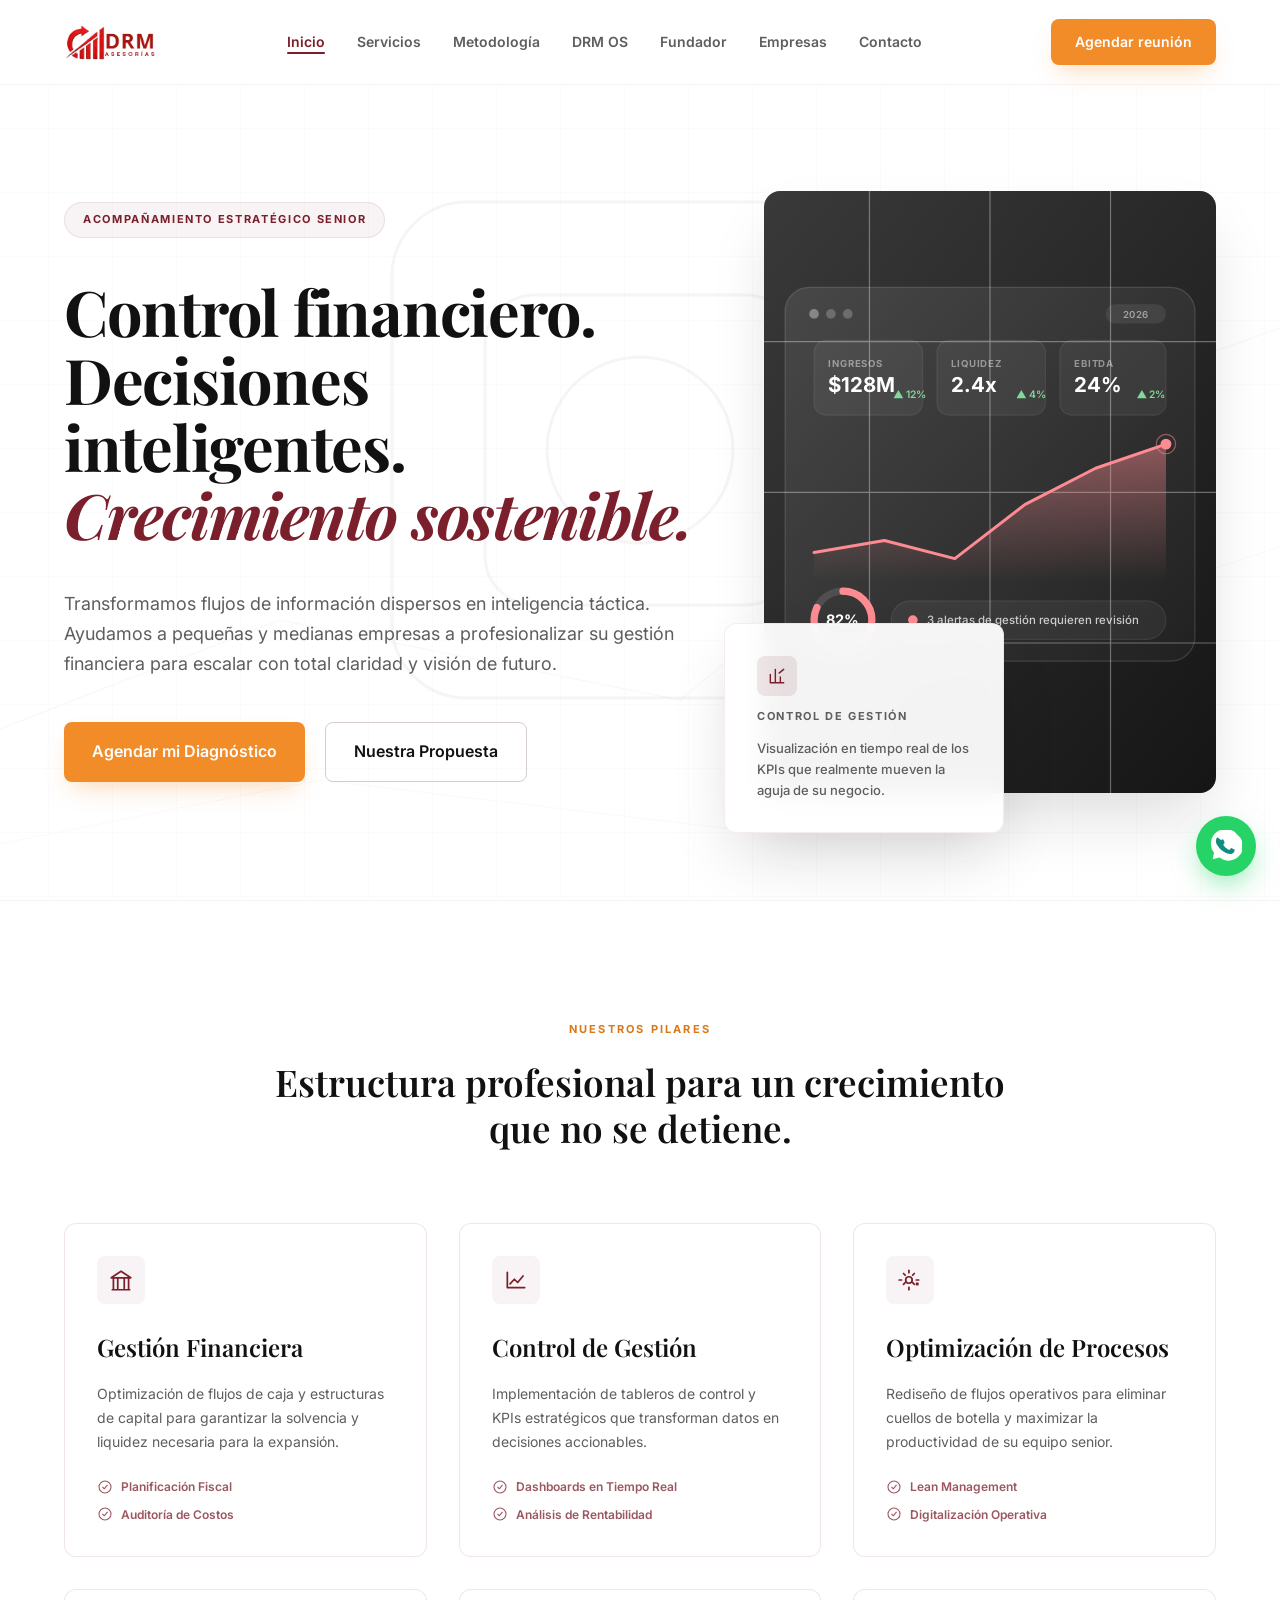
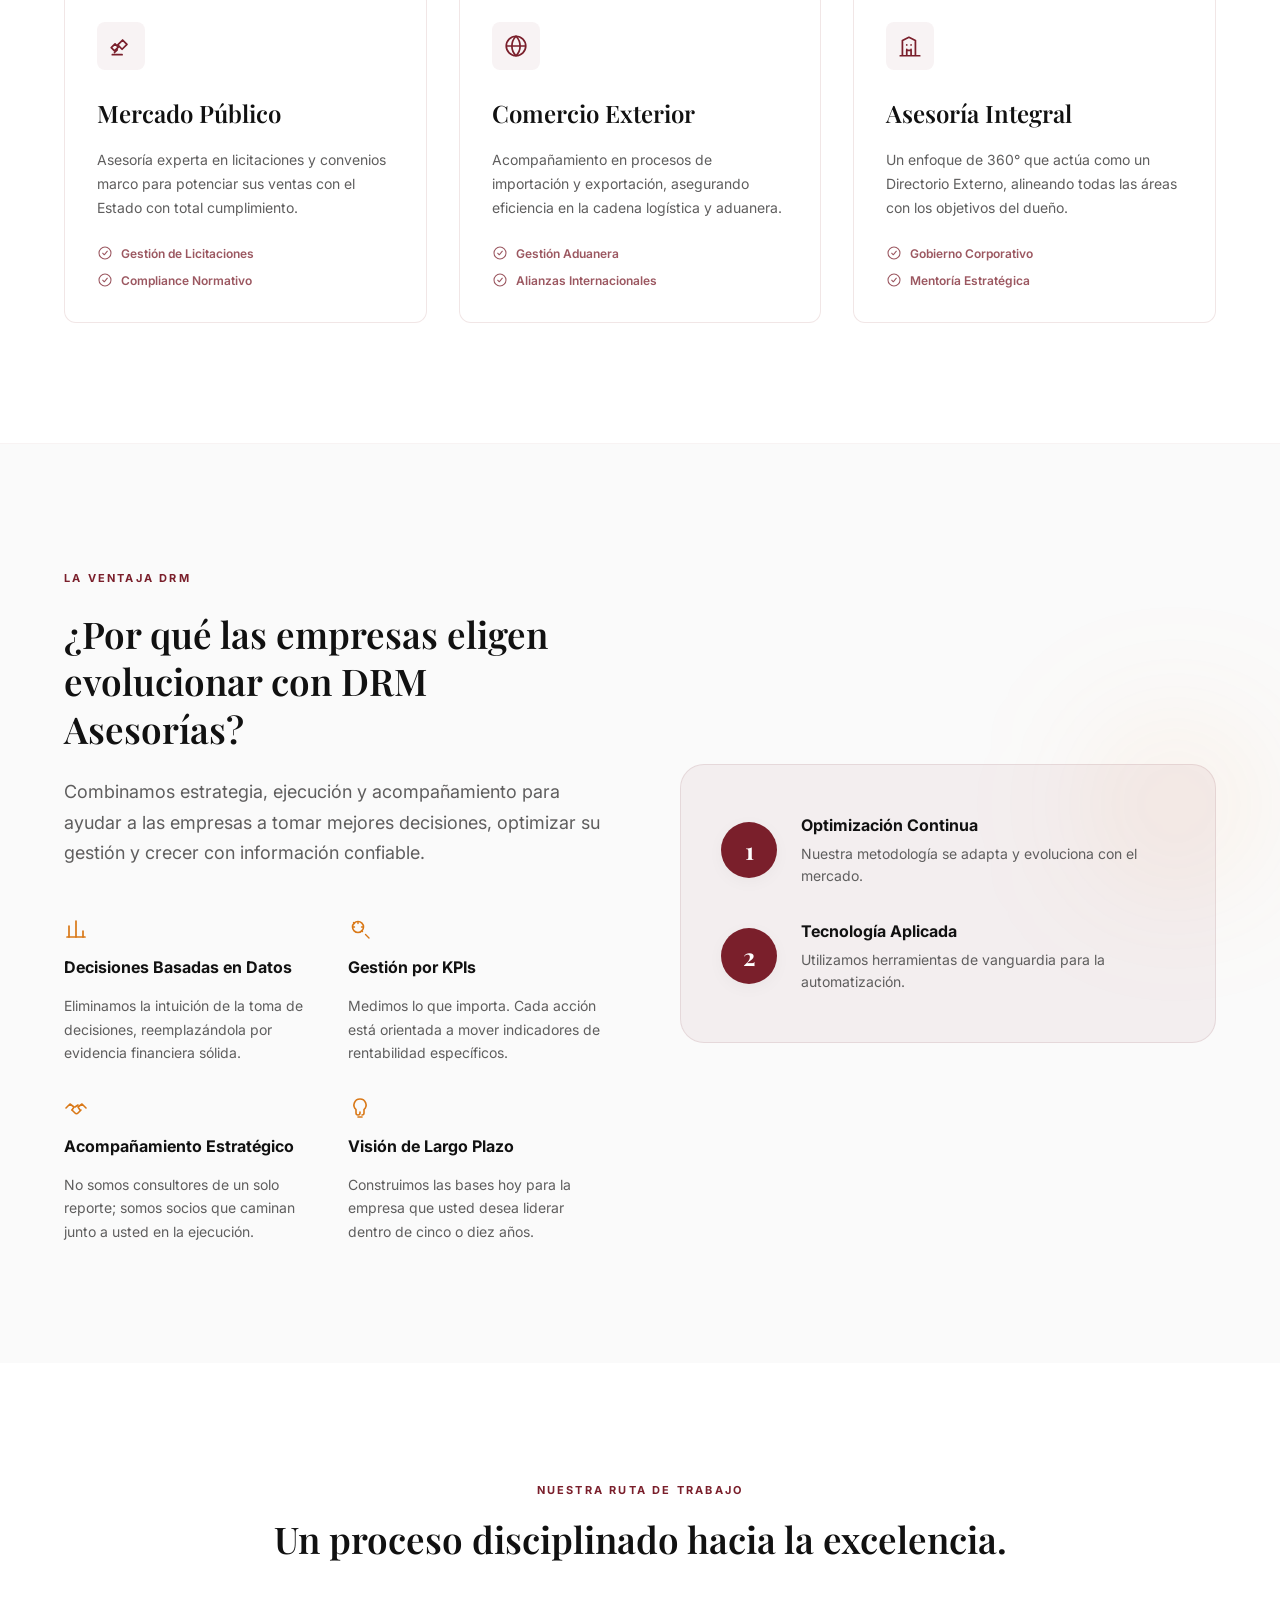
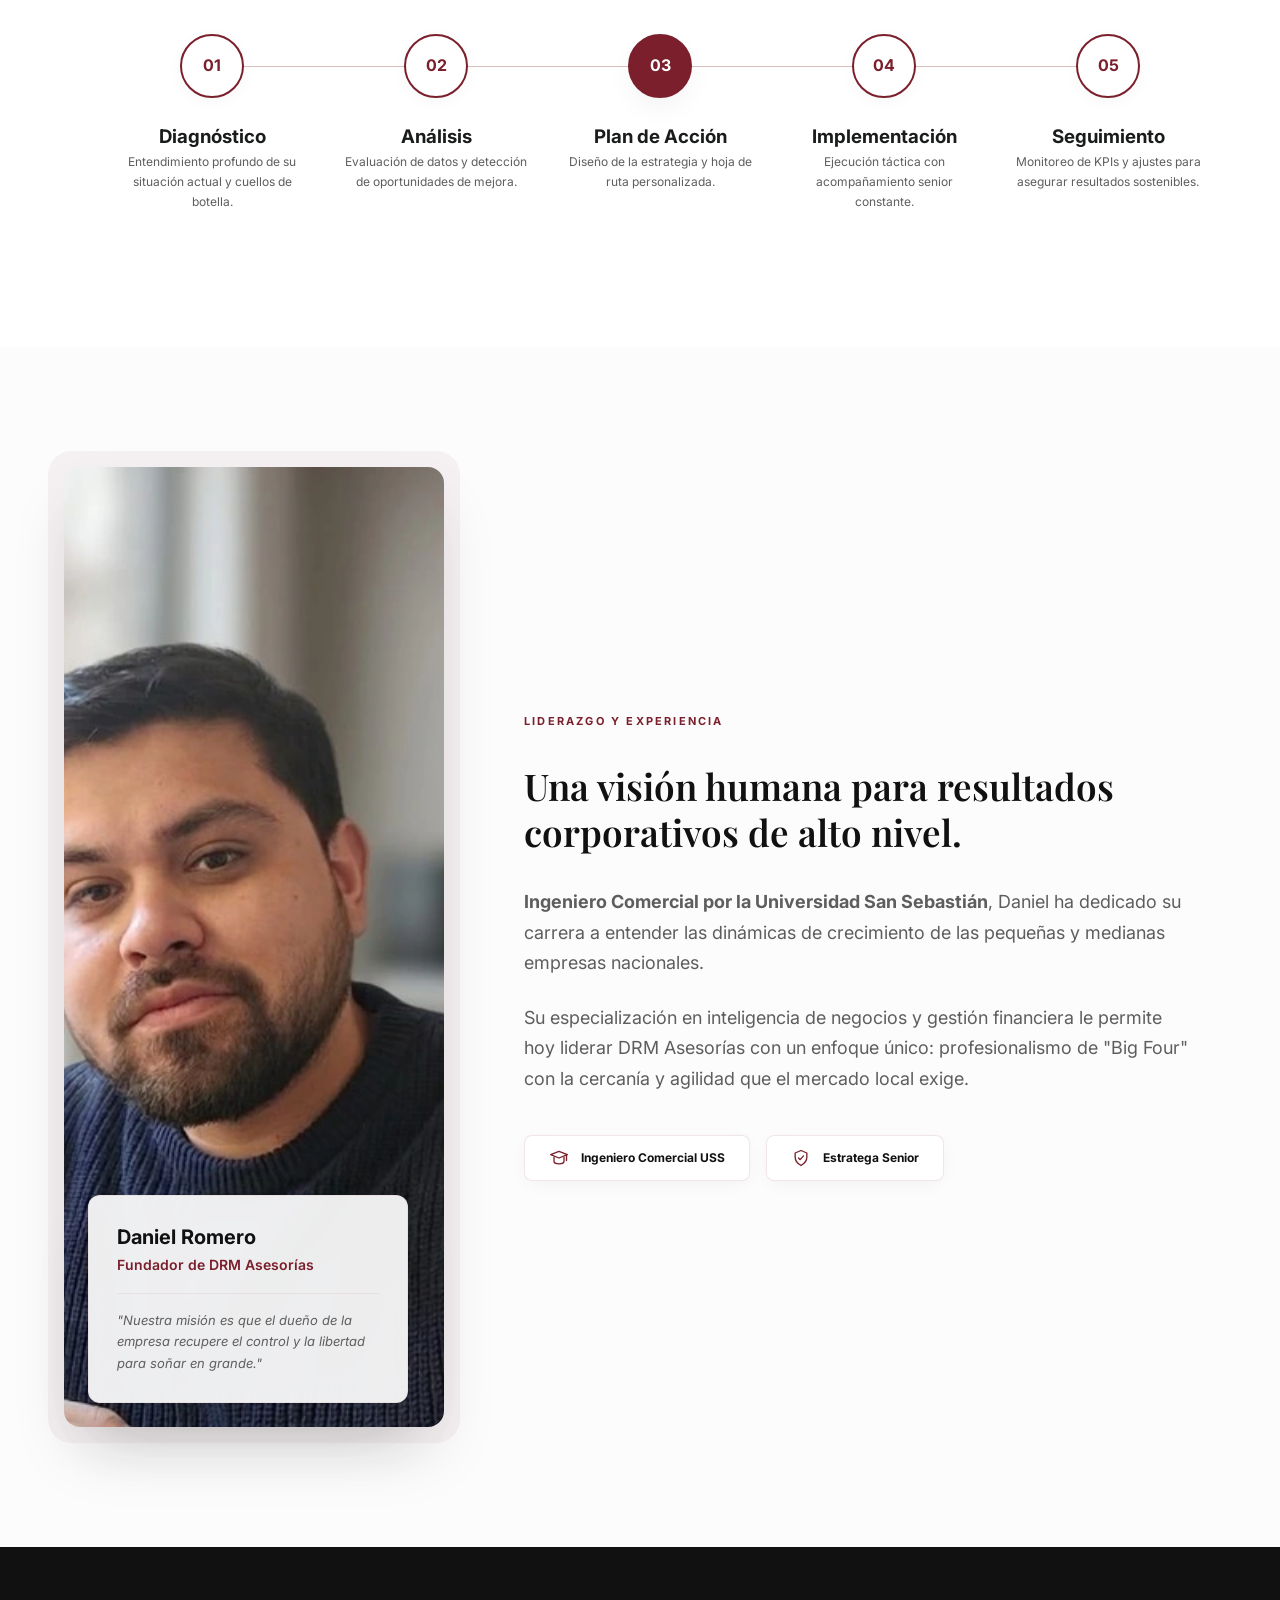
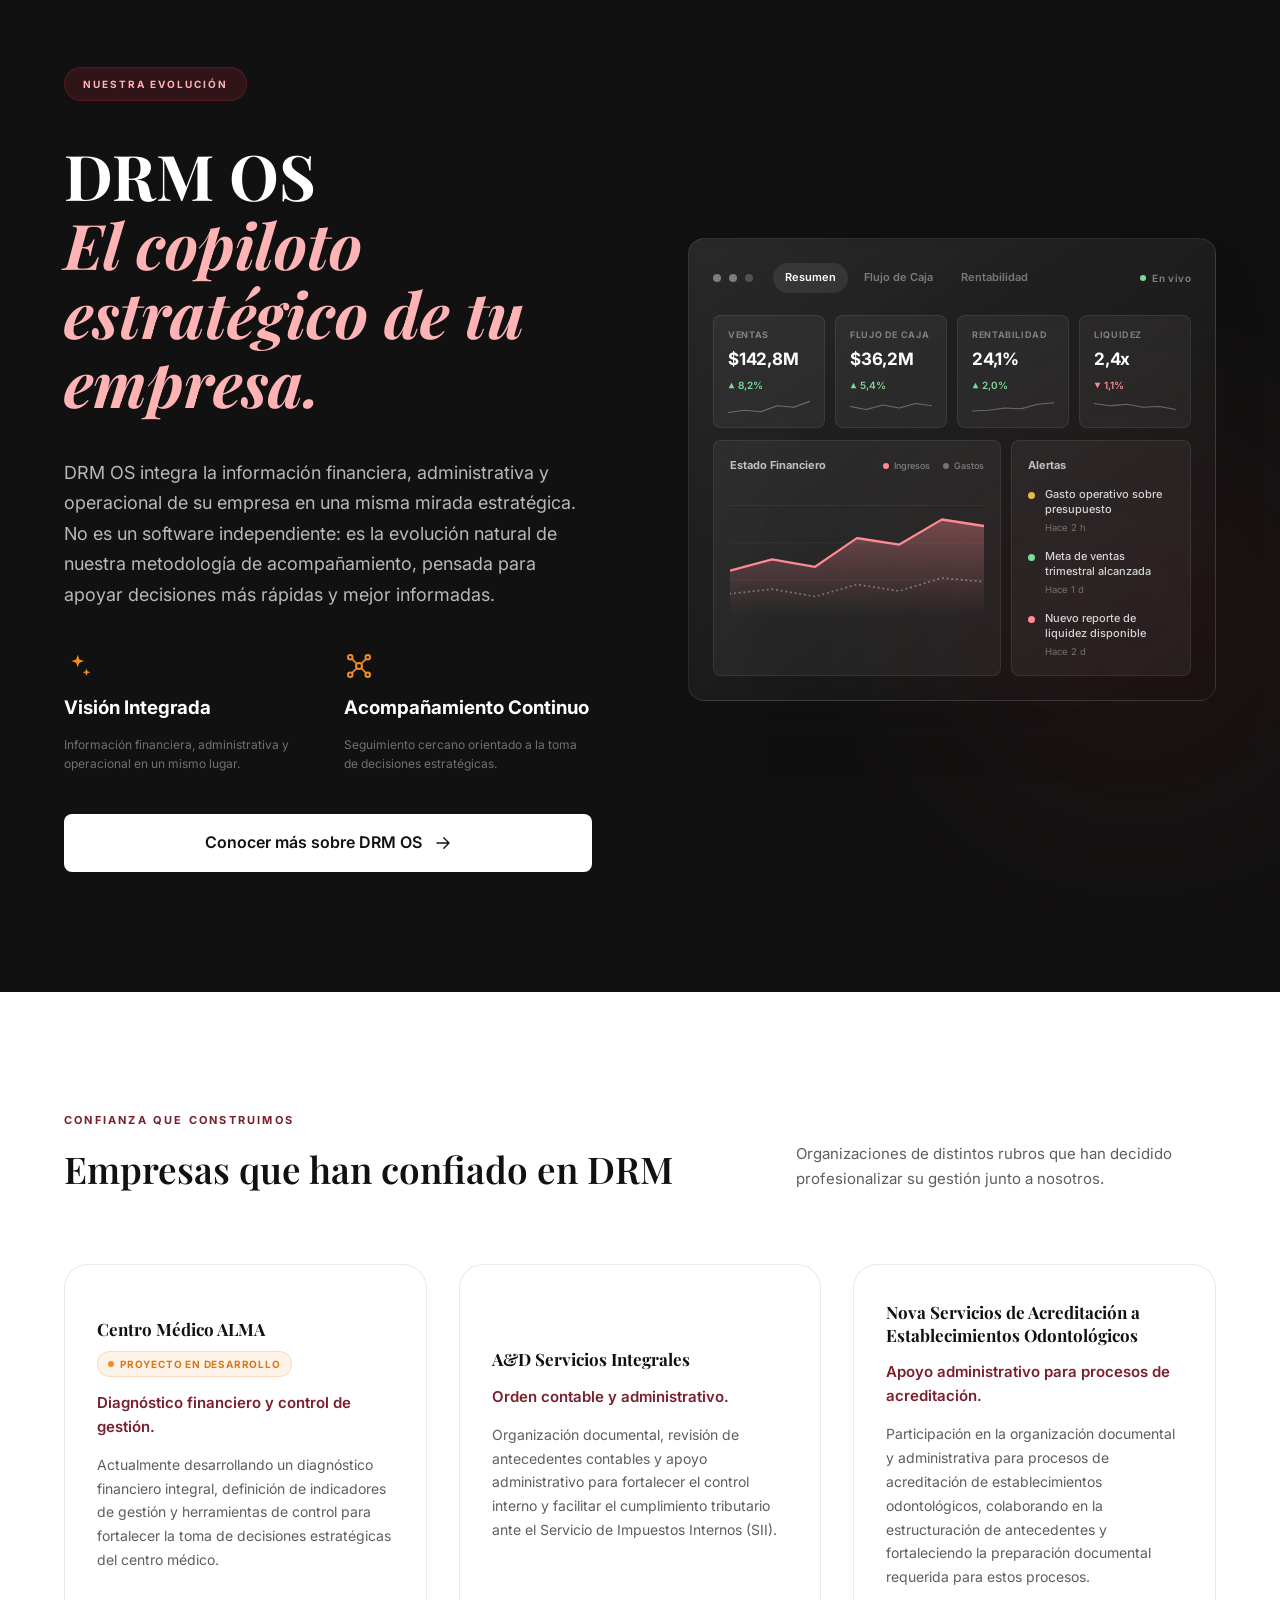
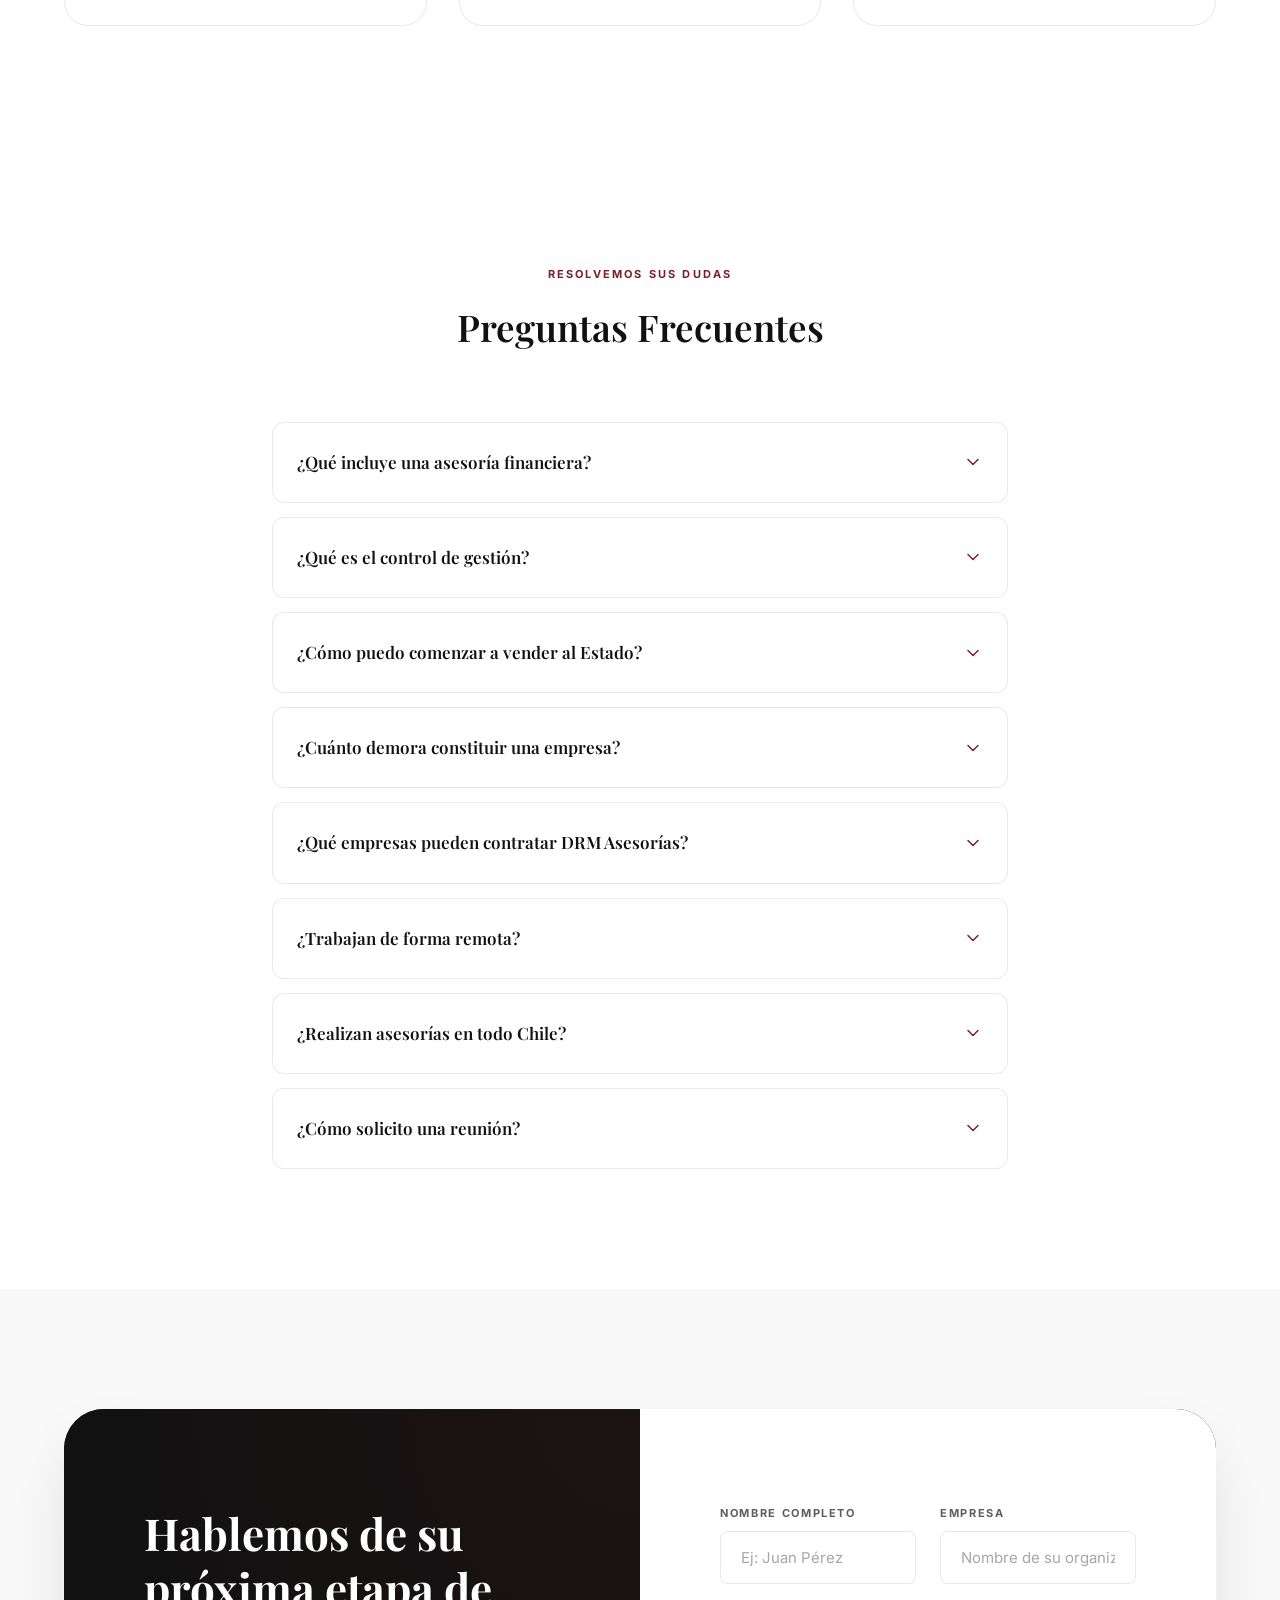
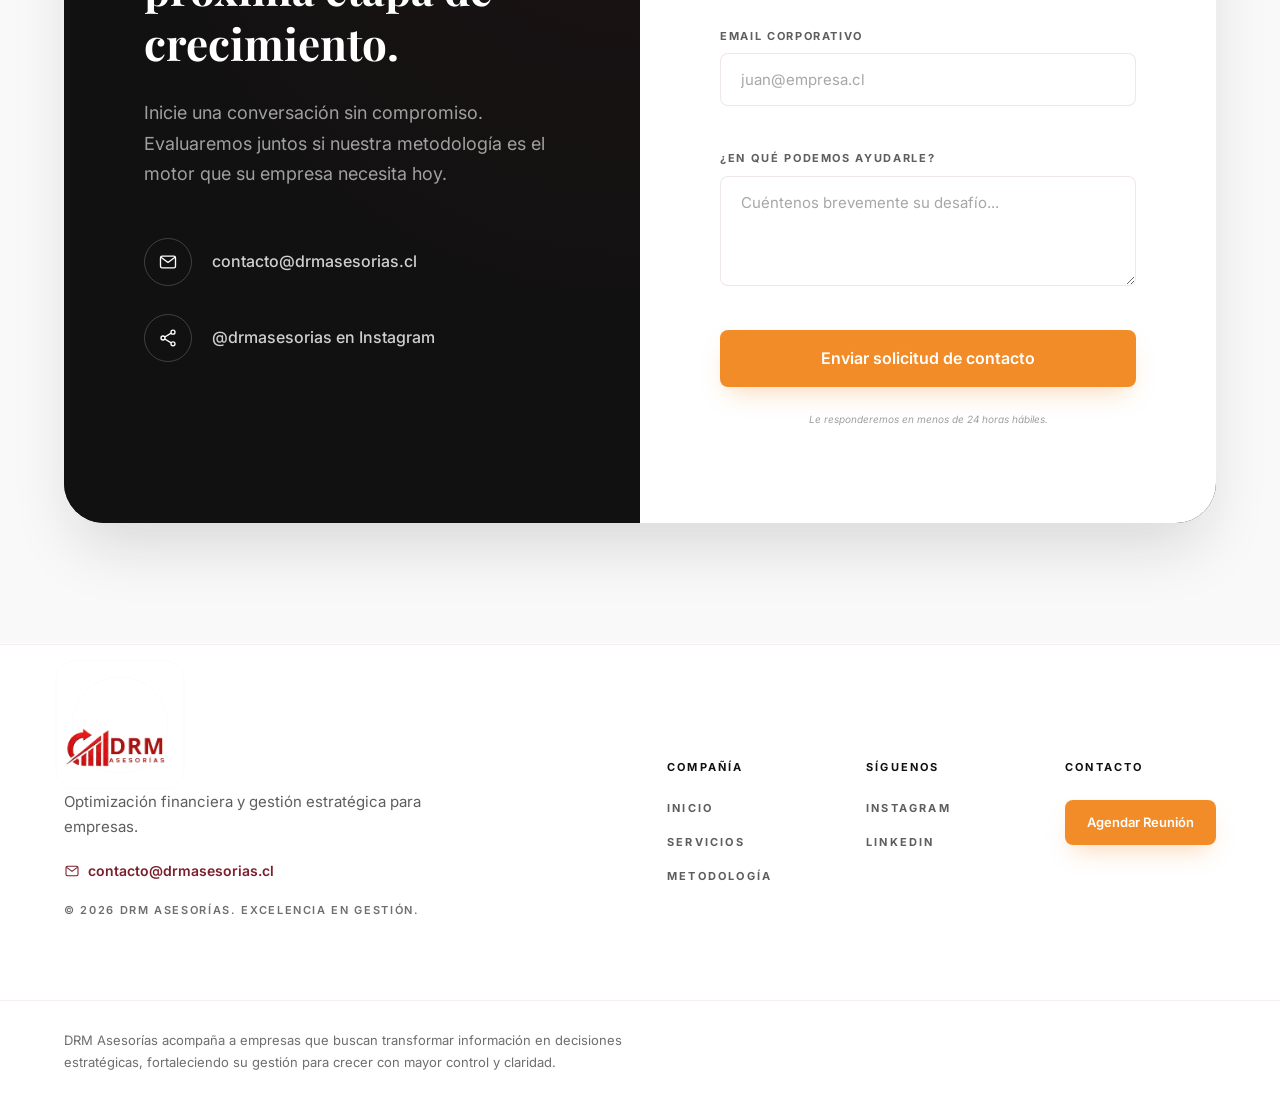
==== commit 0ddd1ad1: "Add files via upload" ====
--- a/index.html
+++ b/index.html
@@ -3,21 +3,37 @@
 <head>
 <meta charset="UTF-8">
 <meta name="viewport" content="width=device-width, initial-scale=1.0">
+<script>
+  // Redirección permanente www -> non-www (dominio oficial: https://drmasesorias.cl)
+  // Complementa la redirección 301 configurada a nivel de DNS/GitHub Pages (ver archivo CNAME).
+  if (window.location.hostname === 'www.drmasesorias.cl') {
+    window.location.replace('https://drmasesorias.cl' + window.location.pathname + window.location.search + window.location.hash);
+  }
+</script>
 <title>DRM Asesorías | Inteligencia Estratégica y Gestión Financiera para PyMEs en Chile</title>
-<meta name="description" content="DRM Asesorías acompaña a medianas empresas chilenas con gestión financiera, control de gestión, optimización de procesos, Mercado Público y asesoría corporativa integral. Agende su diagnóstico estratégico.">
+<meta name="description" content="DRM Asesorías acompaña a pequeñas y medianas empresas chilenas con gestión financiera, control de gestión, optimización de procesos, Mercado Público y asesoría corporativa integral. Agende su diagnóstico estratégico.">
 <meta name="keywords" content="asesoría financiera pymes chile, control de gestión, mercado público, licitaciones, gestión financiera empresas, DRM Asesorías, consultoría estratégica">
 <meta name="author" content="DRM Asesorías">
-<link rel="canonical" href="https://www.drmasesorias.cl/">
+<link rel="canonical" href="https://drmasesorias.cl/">
 <meta name="robots" content="index, follow">
 <meta name="theme-color" content="#7a1f2b">
+
+<!-- Google tag (gtag.js) - Google Analytics 4 -->
+<script async src="https://www.googletagmanager.com/gtag/js?id=G-SB34KB897Q"></script>
+<script>
+  window.dataLayer = window.dataLayer || [];
+  function gtag(){dataLayer.push(arguments);}
+  gtag('js', new Date());
+  gtag('config', 'G-SB34KB897Q');
+</script>
 
 <!-- Open Graph -->
 <meta property="og:type" content="website">
 <meta property="og:site_name" content="DRM Asesorías">
 <meta property="og:title" content="DRM Asesorías | Inteligencia Estratégica para PyMEs">
-<meta property="og:description" content="Transformamos flujos de información dispersos en inteligencia táctica. Gestión financiera, control de gestión y asesoría corporativa para medianas empresas chilenas.">
-<meta property="og:url" content="https://www.drmasesorias.cl/">
-<meta property="og:image" content="https://www.drmasesorias.cl/assets/og-cover.jpg">
+<meta property="og:description" content="Transformamos flujos de información dispersos en inteligencia táctica. Gestión financiera, control de gestión y asesoría corporativa para pequeñas y medianas empresas chilenas.">
+<meta property="og:url" content="https://drmasesorias.cl/">
+<meta property="og:image" content="https://drmasesorias.cl/assets/og-cover.jpg">
 <meta property="og:image:width" content="1200">
 <meta property="og:image:height" content="630">
 <meta property="og:image:alt" content="DRM Asesorías — Optimización financiera y gestión estratégica para empresas">
@@ -26,8 +42,8 @@
 <!-- Twitter -->
 <meta name="twitter:card" content="summary_large_image">
 <meta name="twitter:title" content="DRM Asesorías | Inteligencia Estratégica para PyMEs">
-<meta name="twitter:description" content="Gestión financiera, control de gestión y asesoría corporativa para medianas empresas chilenas.">
-<meta name="twitter:image" content="https://www.drmasesorias.cl/assets/og-cover.jpg">
+<meta name="twitter:description" content="Gestión financiera, control de gestión y asesoría corporativa para pequeñas y medianas empresas chilenas.">
+<meta name="twitter:image" content="https://drmasesorias.cl/assets/og-cover.jpg">
 <meta name="twitter:image:alt" content="DRM Asesorías — Optimización financiera y gestión estratégica para empresas">
 
 <!-- Favicon (isotipo oficial DRM Asesorías) -->
@@ -44,6 +60,11 @@
 <link rel="stylesheet" href="https://fonts.googleapis.com/css2?family=Inter:wght@400;500;600;700&family=Playfair+Display:ital,wght@0,600;0,700;1,600&display=swap">
 
 <link rel="stylesheet" href="css/styles.css">
+<noscript>
+  <style>
+    .reveal, .reveal * { opacity: 1 !important; transform: none !important; animation: none !important; }
+  </style>
+</noscript>
 
 <!-- Structured Data: Organization -->
 <script type="application/ld+json">
@@ -51,8 +72,10 @@
   "@context": "https://schema.org",
   "@type": "ProfessionalService",
   "name": "DRM Asesorías",
-  "description": "Consultoría estratégica en gestión financiera, control de gestión, optimización de procesos, Mercado Público y asesoría corporativa integral para medianas empresas en Chile.",
-  "url": "https://www.drmasesorias.cl/",
+  "description": "Consultoría estratégica en gestión financiera, control de gestión, optimización de procesos, Mercado Público y asesoría corporativa integral para pequeñas y medianas empresas en Chile.",
+  "url": "https://drmasesorias.cl/",
+  "logo": "https://drmasesorias.cl/assets/logo-horizontal.png",
+  "image": "https://drmasesorias.cl/assets/og-cover.jpg",
   "email": "contacto@drmasesorias.cl",
   "areaServed": {
     "@type": "Country",
@@ -64,8 +87,90 @@
     "jobTitle": "Fundador",
     "alumniOf": "Universidad San Sebastián"
   },
+  "contactPoint": {
+    "@type": "ContactPoint",
+    "email": "contacto@drmasesorias.cl",
+    "contactType": "customer service",
+    "areaServed": "CL",
+    "availableLanguage": "Spanish"
+  },
   "sameAs": [
-    "https://www.instagram.com/drmasesorias"
+    "https://www.instagram.com/drmasesorias",
+    "https://www.linkedin.com/company/drm-asesorias"
+  ]
+}
+</script>
+
+<!-- Structured Data: FAQPage -->
+<script type="application/ld+json">
+{
+  "@context": "https://schema.org",
+  "@type": "FAQPage",
+  "mainEntity": [
+    {
+      "@type": "Question",
+      "name": "¿Qué incluye una asesoría financiera?",
+      "acceptedAnswer": {
+        "@type": "Answer",
+        "text": "Incluye un diagnóstico de la situación financiera actual, control de gestión, planificación de flujo de caja y recomendaciones estratégicas orientadas a mejorar la rentabilidad y la toma de decisiones."
+      }
+    },
+    {
+      "@type": "Question",
+      "name": "¿Qué es el control de gestión?",
+      "acceptedAnswer": {
+        "@type": "Answer",
+        "text": "Es el conjunto de indicadores y herramientas que permiten monitorear el desempeño de la empresa en tiempo real, detectar desviaciones a tiempo y tomar decisiones basadas en información concreta."
+      }
+    },
+    {
+      "@type": "Question",
+      "name": "¿Cómo puedo comenzar a vender al Estado?",
+      "acceptedAnswer": {
+        "@type": "Answer",
+        "text": "Le ayudamos a inscribirse y habilitarse en Mercado Público, preparar la documentación necesaria y acompañarlo en sus primeros procesos de licitación o Compra Ágil."
+      }
+    },
+    {
+      "@type": "Question",
+      "name": "¿Cuánto demora constituir una empresa?",
+      "acceptedAnswer": {
+        "@type": "Answer",
+        "text": "Dependiendo del tipo de sociedad y la vía utilizada, el proceso puede tomar entre algunos días y unas pocas semanas. Evaluamos la alternativa más adecuada según su caso específico."
+      }
+    },
+    {
+      "@type": "Question",
+      "name": "¿Qué empresas pueden contratar DRM Asesorías?",
+      "acceptedAnswer": {
+        "@type": "Answer",
+        "text": "Trabajamos principalmente con pequeñas y medianas empresas de distintos rubros que buscan profesionalizar su gestión financiera, administrativa y de cumplimiento."
+      }
+    },
+    {
+      "@type": "Question",
+      "name": "¿Trabajan de forma remota?",
+      "acceptedAnswer": {
+        "@type": "Answer",
+        "text": "Sí. Gran parte de nuestro acompañamiento se realiza de forma remota, con reuniones periódicas y canales directos de comunicación, sin perder la cercanía del trato personalizado."
+      }
+    },
+    {
+      "@type": "Question",
+      "name": "¿Realizan asesorías en todo Chile?",
+      "acceptedAnswer": {
+        "@type": "Answer",
+        "text": "Sí, atendemos clientes en distintas regiones del país mediante un modelo de trabajo remoto, complementado con instancias presenciales cuando resulta necesario."
+      }
+    },
+    {
+      "@type": "Question",
+      "name": "¿Cómo solicito una reunión?",
+      "acceptedAnswer": {
+        "@type": "Answer",
+        "text": "Puede agendar una reunión a través del formulario de contacto de este sitio, o escribiéndonos directamente por WhatsApp o correo electrónico."
+      }
+    }
   ]
 }
 </script>
@@ -169,16 +274,6 @@
       <path d="M6.5 6.5l3.7 3.7M17.5 6.5l-3.7 3.7M6.5 17.5l3.7-3.7M17.5 17.5l-3.7-3.7" fill="none" stroke="currentColor" stroke-width="1.4"/>
     </symbol>
 
-    <symbol id="icon-trending-up" viewBox="0 0 24 24">
-      <path d="M3 17l6-6 4 4 7-8" fill="none" stroke="currentColor" stroke-width="1.7" stroke-linecap="round" stroke-linejoin="round"/>
-      <path d="M15 7h5v5" fill="none" stroke="currentColor" stroke-width="1.7" stroke-linecap="round" stroke-linejoin="round"/>
-    </symbol>
-
-    <symbol id="icon-data-thresholding" viewBox="0 0 24 24">
-      <path d="M4 4v16h16" fill="none" stroke="currentColor" stroke-width="1.4" stroke-linecap="round" stroke-linejoin="round"/>
-      <path d="M7 16l3-5 3 3 4-7" fill="none" stroke="currentColor" stroke-width="1.4" stroke-linecap="round" stroke-linejoin="round"/>
-    </symbol>
-
     <symbol id="icon-arrow-forward" viewBox="0 0 24 24">
       <path d="M4 12h16M13 5l7 7-7 7" fill="none" stroke="currentColor" stroke-width="1.8" stroke-linecap="round" stroke-linejoin="round"/>
     </symbol>
@@ -200,10 +295,8 @@
       <path d="M8.4 7.6c.2-.5.4-.5.7-.5h.5c.2 0 .4 0 .6.4.2.5.7 1.7.7 1.9.1.1.1.3 0 .4-.1.2-.1.3-.3.4-.1.2-.3.3-.4.5-.1.1-.3.3-.1.6.2.3.8 1.3 1.7 2.1 1.2 1 2.1 1.4 2.4 1.5.3.1.4.1.6-.1.2-.2.7-.8.9-1.1.2-.3.4-.2.6-.1.2.1 1.5.7 1.7.8.2.1.4.2.4.3.1.2.1.9-.2 1.7-.3.8-1.7 1.5-2.3 1.6-.6.1-1.3.2-4.2-.9-3.5-1.4-5.7-4.9-5.9-5.2-.2-.2-1.4-1.9-1.4-3.6 0-1.7.9-2.5 1.2-2.9z" fill="#128C7E" stroke="none"/>
     </symbol>
 
-    <symbol id="icon-history-edu" viewBox="0 0 24 24">
-      <path d="M4 5h11a2 2 0 0 1 2 2v12H6a2 2 0 0 1-2-2z" fill="none" stroke="currentColor" stroke-width="1.5" stroke-linejoin="round"/>
-      <path d="M8 10h6M8 13h6" fill="none" stroke="currentColor" stroke-width="1.4" stroke-linecap="round"/>
-      <path d="M17 7h3v12h-3" fill="none" stroke="currentColor" stroke-width="1.4" stroke-linejoin="round"/>
+    <symbol id="icon-chevron-down" viewBox="0 0 24 24">
+      <path d="M6 9l6 6 6-6" fill="none" stroke="currentColor" stroke-width="1.8" stroke-linecap="round" stroke-linejoin="round"/>
     </symbol>
   </defs>
 </svg>
@@ -220,10 +313,12 @@
 
     <ul class="nav-links" role="list">
       <li><a class="nav-link is-active" href="#inicio" aria-current="page">Inicio</a></li>
-      <li><a class="nav-link" href="#servicios">Pilares</a></li>
-      <li><a class="nav-link" href="#diferenciadores">¿Por qué DRM?</a></li>
+      <li><a class="nav-link" href="#servicios">Servicios</a></li>
       <li><a class="nav-link" href="#metodologia">Metodología</a></li>
       <li><a class="nav-link" href="#drm-os">DRM OS</a></li>
+      <li><a class="nav-link" href="#fundador">Fundador</a></li>
+      <li><a class="nav-link" href="#casos">Empresas</a></li>
+      <li><a class="nav-link" href="#contacto">Contacto</a></li>
     </ul>
 
     <div class="nav-cta-wrap">
@@ -237,10 +332,12 @@
 
   <div class="mobile-menu" id="mobile-menu">
     <a href="#inicio">Inicio</a>
-    <a href="#servicios">Pilares</a>
-    <a href="#diferenciadores">¿Por qué DRM?</a>
+    <a href="#servicios">Servicios</a>
     <a href="#metodologia">Metodología</a>
     <a href="#drm-os">DRM OS</a>
+    <a href="#fundador">Fundador</a>
+    <a href="#casos">Empresas</a>
+    <a href="#contacto">Contacto</a>
   </div>
 </header>
 
@@ -248,6 +345,17 @@
 
   <!-- ============================= HERO ============================= -->
   <section class="hero" id="inicio" aria-labelledby="hero-title">
+    <svg class="hero-bg-grid" viewBox="0 0 1440 900" preserveAspectRatio="xMidYMid slice" aria-hidden="true">
+      <defs>
+        <pattern id="heroGridTile" width="64" height="64" patternUnits="userSpaceOnUse">
+          <path d="M 64 0 L 0 0 0 64" fill="none" stroke="currentColor" stroke-width="1"/>
+        </pattern>
+      </defs>
+      <rect width="1440" height="900" fill="url(#heroGridTile)"/>
+      <path d="M0,760 L360,620 L760,700 L1100,420 L1440,300" fill="none" stroke="currentColor" stroke-width="1.5"/>
+      <path d="M0,860 L400,780 L820,830 L1200,600 L1440,520" fill="none" stroke="currentColor" stroke-width="1"/>
+    </svg>
+
     <svg class="hero-watermark" viewBox="0 0 200 200" aria-hidden="true">
       <rect x="20" y="20" width="160" height="160" rx="24" fill="none" stroke="currentColor" stroke-width="1"/>
       <rect x="50" y="50" width="100" height="100" rx="16" fill="none" stroke="currentColor" stroke-width="1"/>
@@ -258,10 +366,10 @@
       <div class="hero-copy">
         <span class="hero-badge">Acompañamiento Estratégico Senior</span>
         <h1 class="hero-title" id="hero-title">
-          Tu empresa tiene los datos.<br>Nosotros te entregamos <em>el control.</em>
+          Control financiero.<br>Decisiones inteligentes.<br><em>Crecimiento sostenible.</em>
         </h1>
         <p class="hero-subtitle">
-          Transformamos flujos de información dispersos en inteligencia táctica. Ayudamos a medianas empresas a profesionalizar su gestión financiera para escalar con total claridad y visión de futuro.
+          Transformamos flujos de información dispersos en inteligencia táctica. Ayudamos a pequeñas y medianas empresas a profesionalizar su gestión financiera para escalar con total claridad y visión de futuro.
         </p>
         <div class="hero-actions">
           <a class="btn btn-primary" href="#contacto">Agendar mi Diagnóstico</a>
@@ -271,15 +379,24 @@
 
       <div class="hero-visual">
         <div class="hero-visual-frame">
-          <svg viewBox="0 0 400 500" preserveAspectRatio="xMidYMid slice" role="img" aria-label="Ilustración abstracta que representa el control y la visualización de datos financieros">
+          <svg viewBox="0 0 400 500" preserveAspectRatio="xMidYMid slice" role="img" aria-label="Vista conceptual de un panel de control financiero, mostrando indicadores de ingresos, liquidez y rentabilidad">
             <defs>
               <linearGradient id="heroGrad" x1="0" y1="0" x2="1" y2="1">
                 <stop offset="0%" stop-color="#3a3a3a"/>
                 <stop offset="100%" stop-color="#151515"/>
               </linearGradient>
+              <linearGradient id="heroAreaGrad" x1="0" y1="0" x2="0" y2="1">
+                <stop offset="0%" stop-color="#ff8b92" stop-opacity="0.45"/>
+                <stop offset="100%" stop-color="#ff8b92" stop-opacity="0"/>
+              </linearGradient>
+              <linearGradient id="heroPanelGrad" x1="0" y1="0" x2="1" y2="1">
+                <stop offset="0%" stop-color="#ffffff" stop-opacity="0.09"/>
+                <stop offset="100%" stop-color="#ffffff" stop-opacity="0.03"/>
+              </linearGradient>
             </defs>
+
             <rect width="400" height="500" fill="url(#heroGrad)"/>
-            <g opacity="0.5" stroke="#ffffff" stroke-width="1">
+            <g opacity="0.35" stroke="#ffffff" stroke-width="1">
               <line x1="0" y1="125" x2="400" y2="125"/>
               <line x1="0" y1="250" x2="400" y2="250"/>
               <line x1="0" y1="375" x2="400" y2="375"/>
@@ -287,14 +404,55 @@
               <line x1="200" y1="0" x2="200" y2="500"/>
               <line x1="300" y1="0" x2="300" y2="500"/>
             </g>
-            <polyline points="40,400 120,340 190,380 260,260 340,180" fill="none" stroke="#ff8b92" stroke-width="3" stroke-linecap="round" stroke-linejoin="round" opacity="0.9"/>
-            <circle cx="340" cy="180" r="7" fill="#ff8b92"/>
-            <g fill="#ffffff" opacity="0.85">
-              <rect x="40" y="410" width="18" height="40" rx="2"/>
-              <rect x="120" y="370" width="18" height="80" rx="2"/>
-              <rect x="190" y="390" width="18" height="60" rx="2"/>
-              <rect x="260" y="300" width="18" height="150" rx="2"/>
-              <rect x="330" y="220" width="18" height="230" rx="2"/>
+
+            <!-- Panel principal: tarjeta de vidrio esmerilado -->
+            <rect x="30" y="80" width="340" height="310" rx="20" fill="url(#heroPanelGrad)" stroke="rgba(255,255,255,0.14)" stroke-width="1"/>
+
+            <!-- Header del panel -->
+            <circle cx="54" cy="102" r="4" fill="rgba(255,255,255,0.35)"/>
+            <circle cx="68" cy="102" r="4" fill="rgba(255,255,255,0.22)"/>
+            <circle cx="82" cy="102" r="4" fill="rgba(255,255,255,0.22)"/>
+            <rect x="296" y="94" width="50" height="16" rx="8" fill="rgba(255,255,255,0.08)"/>
+            <text x="321" y="105.5" text-anchor="middle" font-family="Inter, sans-serif" font-size="8" font-weight="600" letter-spacing="0.05em" fill="rgba(255,255,255,0.5)">2026</text>
+
+            <!-- Chips de KPIs -->
+            <g font-family="Inter, sans-serif">
+              <rect x="54" y="124" width="90" height="62" rx="10" fill="rgba(255,255,255,0.05)" stroke="rgba(255,255,255,0.08)"/>
+              <text x="66" y="146" font-size="8" font-weight="700" letter-spacing="0.08em" fill="rgba(255,255,255,0.45)">INGRESOS</text>
+              <text x="66" y="167" font-size="17" font-weight="700" fill="#ffffff">$128M</text>
+              <path d="M120 172 l4 -7 l4 7 z" fill="#7fd99a"/>
+              <text x="130" y="172" font-size="8.5" font-weight="600" fill="#7fd99a">12%</text>
+
+              <rect x="156" y="124" width="90" height="62" rx="10" fill="rgba(255,255,255,0.05)" stroke="rgba(255,255,255,0.08)"/>
+              <text x="168" y="146" font-size="8" font-weight="700" letter-spacing="0.08em" fill="rgba(255,255,255,0.45)">LIQUIDEZ</text>
+              <text x="168" y="167" font-size="17" font-weight="700" fill="#ffffff">2.4x</text>
+              <path d="M222 172 l4 -7 l4 7 z" fill="#7fd99a"/>
+              <text x="232" y="172" font-size="8.5" font-weight="600" fill="#7fd99a">4%</text>
+
+              <rect x="258" y="124" width="88" height="62" rx="10" fill="rgba(255,255,255,0.05)" stroke="rgba(255,255,255,0.08)"/>
+              <text x="270" y="146" font-size="8" font-weight="700" letter-spacing="0.08em" fill="rgba(255,255,255,0.45)">EBITDA</text>
+              <text x="270" y="167" font-size="17" font-weight="700" fill="#ffffff">24%</text>
+              <path d="M322 172 l4 -7 l4 7 z" fill="#7fd99a"/>
+              <text x="332" y="172" font-size="8.5" font-weight="600" fill="#7fd99a">2%</text>
+            </g>
+
+            <!-- Gráfico de tendencia de ingresos -->
+            <path d="M54,300 L112.4,290 L170.8,305 L229.2,260 L287.6,230 L346,210 L346,324 L54,324 Z" fill="url(#heroAreaGrad)"/>
+            <polyline points="54,300 112.4,290 170.8,305 229.2,260 287.6,230 346,210" fill="none" stroke="#ff8b92" stroke-width="2.5" stroke-linecap="round" stroke-linejoin="round"/>
+            <circle cx="346" cy="210" r="4.5" fill="#ff8b92"/>
+            <circle cx="346" cy="210" r="8" fill="none" stroke="#ff8b92" stroke-width="1" opacity="0.5"/>
+
+            <!-- Indicador de liquidez (anillo) y alerta -->
+            <g transform="translate(78,356)">
+              <circle r="24" fill="none" stroke="rgba(255,255,255,0.12)" stroke-width="6"/>
+              <circle r="24" fill="none" stroke="#ff8b92" stroke-width="6" stroke-linecap="round"
+                      stroke-dasharray="123.7 150.8" transform="rotate(-90)"/>
+              <text text-anchor="middle" y="4" font-family="Inter, sans-serif" font-size="12" font-weight="700" fill="#ffffff">82%</text>
+            </g>
+            <g font-family="Inter, sans-serif">
+              <rect x="118" y="340" width="228" height="32" rx="16" fill="rgba(255,255,255,0.05)" stroke="rgba(255,255,255,0.08)"/>
+              <circle cx="136" cy="356" r="4" fill="#ff8b92"/>
+              <text x="148" y="359.5" font-size="9.5" font-weight="500" fill="rgba(255,255,255,0.75)">3 alertas de gestión requieren revisión</text>
             </g>
           </svg>
         </div>
@@ -388,7 +546,8 @@
       <div class="diff-grid">
         <div>
           <span class="eyebrow">La Ventaja DRM</span>
-          <h2 class="section-heading diff-heading" id="diff-title">¿Por qué las empresas que buscan trascender nos eligen?</h2>
+          <h2 class="section-heading diff-heading" id="diff-title">¿Por qué las empresas eligen evolucionar con DRM Asesorías?</h2>
+          <p class="diff-intro">Combinamos estrategia, ejecución y acompañamiento para ayudar a las empresas a tomar mejores decisiones, optimizar su gestión y crecer con información confiable.</p>
 
           <div class="diff-feature-grid">
             <div class="diff-feature">
@@ -476,15 +635,16 @@
   </section>
 
   <!-- ============================= FOUNDER ============================= -->
-  <section class="section founder reveal" aria-labelledby="founder-title">
+  <section class="section founder reveal" id="fundador" aria-labelledby="founder-title">
     <div class="container">
       <div class="founder-grid">
         <div class="founder-visual">
           <div class="founder-frame">
             <div class="founder-frame-glow" aria-hidden="true"></div>
             <picture>
-              <source srcset="assets/founder-daniel-romero.webp" type="image/webp">
-              <img class="founder-portrait" src="assets/founder-daniel-romero.jpg" alt="Daniel Romero, fundador de DRM Asesorías" width="1086" height="1357" loading="lazy">
+              <source srcset="assets/founder-daniel-romero-480.webp 480w, assets/founder-daniel-romero.webp 768w" sizes="(min-width: 1024px) 380px, 90vw" type="image/webp">
+              <source srcset="assets/founder-daniel-romero-480.jpg 480w, assets/founder-daniel-romero.jpg 768w" sizes="(min-width: 1024px) 380px, 90vw" type="image/jpeg">
+              <img class="founder-portrait" src="assets/founder-daniel-romero.jpg" alt="Daniel Romero, fundador de DRM Asesorías" width="768" height="960" loading="lazy" decoding="async">
             </picture>
             <div class="founder-quote-card">
               <h4>Daniel Romero</h4>
@@ -499,7 +659,7 @@
           <span class="eyebrow">Liderazgo y Experiencia</span>
           <h2 class="section-heading text-balance" id="founder-title">Una visión humana para resultados corporativos de alto nivel.</h2>
           <div class="founder-bio">
-            <p><strong>Ingeniero Comercial por la Universidad San Sebastián</strong>, Daniel ha dedicado su carrera a entender las dinámicas de crecimiento de las medianas empresas nacionales.</p>
+            <p><strong>Ingeniero Comercial por la Universidad San Sebastián</strong>, Daniel ha dedicado su carrera a entender las dinámicas de crecimiento de las pequeñas y medianas empresas nacionales.</p>
             <p>Su especialización en inteligencia de negocios y gestión financiera le permite hoy liderar DRM Asesorías con un enfoque único: profesionalismo de "Big Four" con la cercanía y agilidad que el mercado local exige.</p>
           </div>
           <div class="founder-badges">
@@ -521,46 +681,125 @@
   <section class="section drm-os reveal" id="drm-os" aria-labelledby="drmos-title">
     <div class="container drm-os-grid">
       <div class="drm-os-copy">
-        <span class="drm-os-tag">Visión de Futuro</span>
-        <h2 class="drm-os-title" id="drmos-title">DRM OS:<br><em>El Cerebro Digital</em></h2>
-        <p>No es solo un software; es la evolución de nuestra inteligencia estratégica. Estamos construyendo un ecosistema donde la gestión, los datos y las decisiones se integran en una sola interfaz de alta precisión.</p>
+        <span class="drm-os-tag">Nuestra Evolución</span>
+        <h2 class="drm-os-title" id="drmos-title">DRM OS<br><em>El copiloto estratégico de tu empresa.</em></h2>
+        <p>DRM OS integra la información financiera, administrativa y operacional de su empresa en una misma mirada estratégica. No es un software independiente: es la evolución natural de nuestra metodología de acompañamiento, pensada para apoyar decisiones más rápidas y mejor informadas.</p>
 
         <div class="drm-os-feature-grid">
           <div class="drm-os-feature">
             <svg viewBox="0 0 24 24" aria-hidden="true"><use href="#icon-auto-awesome"></use></svg>
-            <h3>Inteligencia Predictiva</h3>
-            <p>Anticipamos escenarios financieros para proteger su rentabilidad.</p>
+            <h3>Visión Integrada</h3>
+            <p>Información financiera, administrativa y operacional en un mismo lugar.</p>
           </div>
           <div class="drm-os-feature">
             <svg viewBox="0 0 24 24" aria-hidden="true"><use href="#icon-hub"></use></svg>
-            <h3>Ecosistema Unificado</h3>
-            <p>Toda su operación en una consola centralizada de mando.</p>
+            <h3>Acompañamiento Continuo</h3>
+            <p>Seguimiento cercano orientado a la toma de decisiones estratégicas.</p>
           </div>
         </div>
 
         <a class="btn btn-inverse" href="#contacto">
-          Solicitar acceso anticipado
+          Conocer más sobre DRM OS
           <svg viewBox="0 0 24 24" aria-hidden="true" style="width:18px;height:18px;"><use href="#icon-arrow-forward"></use></svg>
         </a>
       </div>
 
       <div class="drm-os-visual">
-        <div class="drm-os-panel" role="img" aria-label="Vista previa conceptual del panel de control de DRM OS, actualmente en desarrollo">
-          <div class="drm-os-panel-header">
-            <div class="drm-os-dots" aria-hidden="true"><span></span><span></span></div>
-            <div class="drm-os-panel-bar" aria-hidden="true"></div>
-          </div>
-          <div class="drm-os-panel-body">
-            <div class="drm-os-panel-row">
-              <div class="drm-os-panel-row-icon"><svg viewBox="0 0 24 24" aria-hidden="true"><use href="#icon-trending-up"></use></svg></div>
-              <div class="drm-os-panel-row-lines">
-                <div class="line-1"></div>
-                <div class="line-2"></div>
+        <div class="drm-os-panel" role="img" aria-label="Vista previa del panel de control de DRM OS mostrando indicadores de ventas, flujo de caja, rentabilidad, liquidez y alertas de gestión con datos de ejemplo">
+          <div class="os-topbar">
+            <div class="drm-os-dots" aria-hidden="true"><span></span><span></span><span></span></div>
+            <nav class="os-tabs" aria-hidden="true">
+              <span class="os-tab is-active">Resumen</span>
+              <span class="os-tab">Flujo de Caja</span>
+              <span class="os-tab">Rentabilidad</span>
+            </nav>
+            <span class="os-live" aria-hidden="true"><span class="os-live-dot"></span>En vivo</span>
+          </div>
+
+          <div class="os-kpi-grid" aria-hidden="true">
+            <div class="os-kpi">
+              <span class="os-kpi-label">Ventas</span>
+              <span class="os-kpi-value">$142,8M</span>
+              <span class="os-kpi-trend is-up">
+                <svg viewBox="0 0 10 10"><path d="M5 1l4 8H1z"/></svg>8,2%
+              </span>
+              <svg class="os-sparkline" viewBox="0 0 80 24" preserveAspectRatio="none"><polyline points="0,18 16,15 32,17 48,9 64,11 80,3"/></svg>
+            </div>
+            <div class="os-kpi">
+              <span class="os-kpi-label">Flujo de Caja</span>
+              <span class="os-kpi-value">$36,2M</span>
+              <span class="os-kpi-trend is-up">
+                <svg viewBox="0 0 10 10"><path d="M5 1l4 8H1z"/></svg>5,4%
+              </span>
+              <svg class="os-sparkline" viewBox="0 0 80 24" preserveAspectRatio="none"><polyline points="0,10 16,14 32,8 48,12 64,6 80,9"/></svg>
+            </div>
+            <div class="os-kpi">
+              <span class="os-kpi-label">Rentabilidad</span>
+              <span class="os-kpi-value">24,1%</span>
+              <span class="os-kpi-trend is-up">
+                <svg viewBox="0 0 10 10"><path d="M5 1l4 8H1z"/></svg>2,0%
+              </span>
+              <svg class="os-sparkline" viewBox="0 0 80 24" preserveAspectRatio="none"><polyline points="0,16 16,15 32,12 48,13 64,7 80,5"/></svg>
+            </div>
+            <div class="os-kpi">
+              <span class="os-kpi-label">Liquidez</span>
+              <span class="os-kpi-value">2,4x</span>
+              <span class="os-kpi-trend is-down">
+                <svg viewBox="0 0 10 10"><path d="M5 9L1 1h8z"/></svg>1,1%
+              </span>
+              <svg class="os-sparkline" viewBox="0 0 80 24" preserveAspectRatio="none"><polyline points="0,6 16,9 32,7 48,11 64,10 80,14"/></svg>
+            </div>
+          </div>
+
+          <div class="os-main-grid" aria-hidden="true">
+            <div class="os-card os-chart-card">
+              <div class="os-card-header">
+                <span>Estado Financiero</span>
+                <span class="os-legend"><i class="dot dot-primary"></i>Ingresos<i class="dot dot-muted"></i>Gastos</span>
               </div>
-            </div>
-            <div class="drm-os-panel-placeholder">
-              <svg viewBox="0 0 24 24" aria-hidden="true"><use href="#icon-data-thresholding"></use></svg>
-              <span>In Development</span>
+              <svg class="os-chart" viewBox="0 0 380 140" preserveAspectRatio="none">
+                <defs>
+                  <linearGradient id="osChartFill" x1="0" y1="0" x2="0" y2="1">
+                    <stop offset="0%" stop-color="#ff8b92" stop-opacity="0.35"/>
+                    <stop offset="100%" stop-color="#ff8b92" stop-opacity="0"/>
+                  </linearGradient>
+                </defs>
+                <g stroke="rgba(255,255,255,0.08)" stroke-width="1">
+                  <line x1="0" y1="20" x2="380" y2="20"/>
+                  <line x1="0" y1="60" x2="380" y2="60"/>
+                  <line x1="0" y1="100" x2="380" y2="100"/>
+                </g>
+                <path d="M0,90 L63,78 L127,86 L190,55 L253,62 L317,35 L380,42 L380,140 L0,140 Z" fill="url(#osChartFill)"/>
+                <polyline points="0,90 63,78 127,86 190,55 253,62 317,35 380,42" fill="none" stroke="#ff8b92" stroke-width="2.5" stroke-linecap="round" stroke-linejoin="round"/>
+                <polyline points="0,115 63,110 127,118 190,105 253,112 317,98 380,102" fill="none" stroke="rgba(255,255,255,0.35)" stroke-width="2" stroke-linecap="round" stroke-linejoin="round" stroke-dasharray="1 6"/>
+              </svg>
+            </div>
+
+            <div class="os-card os-alerts-card">
+              <div class="os-card-header"><span>Alertas</span></div>
+              <ul class="os-alert-list">
+                <li>
+                  <span class="alert-dot is-warning"></span>
+                  <span class="os-alert-text">
+                    <span class="os-alert-title">Gasto operativo sobre presupuesto</span>
+                    <span class="os-alert-time">Hace 2 h</span>
+                  </span>
+                </li>
+                <li>
+                  <span class="alert-dot is-success"></span>
+                  <span class="os-alert-text">
+                    <span class="os-alert-title">Meta de ventas trimestral alcanzada</span>
+                    <span class="os-alert-time">Hace 1 d</span>
+                  </span>
+                </li>
+                <li>
+                  <span class="alert-dot is-info"></span>
+                  <span class="os-alert-text">
+                    <span class="os-alert-title">Nuevo reporte de liquidez disponible</span>
+                    <span class="os-alert-time">Hace 2 d</span>
+                  </span>
+                </li>
+              </ul>
             </div>
           </div>
         </div>
@@ -569,28 +808,118 @@
     </div>
   </section>
 
-  <!-- ============================= CASOS DE ÉXITO ============================= -->
+  <!-- ============================= EMPRESAS QUE HAN CONFIADO EN DRM ============================= -->
   <section class="section cases reveal" id="casos" aria-labelledby="casos-title">
     <div class="container">
       <div class="cases-heading-row">
         <div class="lead">
-          <span class="eyebrow">Evidencia de Impacto</span>
-          <h2 class="section-heading" id="casos-title">Resultados que hablan por nosotros.</h2>
-        </div>
-        <p class="note">Próximamente compartiremos historias detalladas de transformación empresarial.</p>
-      </div>
-
-      <div class="cases-grid">
-        <div class="case-card">
-          <svg viewBox="0 0 24 24" aria-hidden="true"><use href="#icon-history-edu"></use></svg>
-          <p class="tag">CASO DE ÉXITO #01</p>
-          <p class="desc">Optimización Financiera Sector Industrial</p>
-        </div>
-        <div class="case-card">
-          <svg viewBox="0 0 24 24" aria-hidden="true"><use href="#icon-history-edu"></use></svg>
-          <p class="tag">CASO DE ÉXITO #02</p>
-          <p class="desc">Escalamiento Operativo Retail &amp; E-commerce</p>
-        </div>
+          <span class="eyebrow">Confianza que Construimos</span>
+          <h2 class="section-heading" id="casos-title">Empresas que han confiado en DRM</h2>
+        </div>
+        <p class="note">Organizaciones de distintos rubros que han decidido profesionalizar su gestión junto a nosotros.</p>
+      </div>
+
+      <div class="cases-grid cases-grid--clients">
+        <article class="case-card case-card--client">
+          <div class="case-card-header">
+            <h3 class="case-client-name">Centro Médico ALMA</h3>
+            <span class="case-status-badge">Proyecto en desarrollo</span>
+          </div>
+          <p class="case-client-title">Diagnóstico financiero y control de gestión.</p>
+          <p class="case-client-desc">Actualmente desarrollando un diagnóstico financiero integral, definición de indicadores de gestión y herramientas de control para fortalecer la toma de decisiones estratégicas del centro médico.</p>
+        </article>
+
+        <article class="case-card case-card--client">
+          <div class="case-card-header">
+            <h3 class="case-client-name">A&amp;D Servicios Integrales</h3>
+          </div>
+          <p class="case-client-title">Orden contable y administrativo.</p>
+          <p class="case-client-desc">Organización documental, revisión de antecedentes contables y apoyo administrativo para fortalecer el control interno y facilitar el cumplimiento tributario ante el Servicio de Impuestos Internos (SII).</p>
+        </article>
+
+        <article class="case-card case-card--client">
+          <div class="case-card-header">
+            <h3 class="case-client-name">Nova Servicios de Acreditación a Establecimientos Odontológicos</h3>
+          </div>
+          <p class="case-client-title">Apoyo administrativo para procesos de acreditación.</p>
+          <p class="case-client-desc">Participación en la organización documental y administrativa para procesos de acreditación de establecimientos odontológicos, colaborando en la estructuración de antecedentes y fortaleciendo la preparación documental requerida para estos procesos.</p>
+        </article>
+      </div>
+    </div>
+  </section>
+
+  <!-- ============================= FAQ ============================= -->
+  <section class="section faq reveal" id="faq" aria-labelledby="faq-title">
+    <div class="container">
+      <div class="section-intro">
+        <span class="eyebrow">Resolvemos sus Dudas</span>
+        <h2 class="section-heading" id="faq-title">Preguntas Frecuentes</h2>
+      </div>
+
+      <div class="faq-list">
+        <details class="faq-item">
+          <summary class="faq-question">
+            ¿Qué incluye una asesoría financiera?
+            <svg class="faq-chevron" viewBox="0 0 24 24" aria-hidden="true"><use href="#icon-chevron-down"></use></svg>
+          </summary>
+          <p class="faq-answer">Incluye un diagnóstico de la situación financiera actual, control de gestión, planificación de flujo de caja y recomendaciones estratégicas orientadas a mejorar la rentabilidad y la toma de decisiones.</p>
+        </details>
+
+        <details class="faq-item">
+          <summary class="faq-question">
+            ¿Qué es el control de gestión?
+            <svg class="faq-chevron" viewBox="0 0 24 24" aria-hidden="true"><use href="#icon-chevron-down"></use></svg>
+          </summary>
+          <p class="faq-answer">Es el conjunto de indicadores y herramientas que permiten monitorear el desempeño de la empresa en tiempo real, detectar desviaciones a tiempo y tomar decisiones basadas en información concreta.</p>
+        </details>
+
+        <details class="faq-item">
+          <summary class="faq-question">
+            ¿Cómo puedo comenzar a vender al Estado?
+            <svg class="faq-chevron" viewBox="0 0 24 24" aria-hidden="true"><use href="#icon-chevron-down"></use></svg>
+          </summary>
+          <p class="faq-answer">Le ayudamos a inscribirse y habilitarse en Mercado Público, preparar la documentación necesaria y acompañarlo en sus primeros procesos de licitación o Compra Ágil.</p>
+        </details>
+
+        <details class="faq-item">
+          <summary class="faq-question">
+            ¿Cuánto demora constituir una empresa?
+            <svg class="faq-chevron" viewBox="0 0 24 24" aria-hidden="true"><use href="#icon-chevron-down"></use></svg>
+          </summary>
+          <p class="faq-answer">Dependiendo del tipo de sociedad y la vía utilizada, el proceso puede tomar entre algunos días y unas pocas semanas. Evaluamos la alternativa más adecuada según su caso específico.</p>
+        </details>
+
+        <details class="faq-item">
+          <summary class="faq-question">
+            ¿Qué empresas pueden contratar DRM Asesorías?
+            <svg class="faq-chevron" viewBox="0 0 24 24" aria-hidden="true"><use href="#icon-chevron-down"></use></svg>
+          </summary>
+          <p class="faq-answer">Trabajamos principalmente con pequeñas y medianas empresas de distintos rubros que buscan profesionalizar su gestión financiera, administrativa y de cumplimiento.</p>
+        </details>
+
+        <details class="faq-item">
+          <summary class="faq-question">
+            ¿Trabajan de forma remota?
+            <svg class="faq-chevron" viewBox="0 0 24 24" aria-hidden="true"><use href="#icon-chevron-down"></use></svg>
+          </summary>
+          <p class="faq-answer">Sí. Gran parte de nuestro acompañamiento se realiza de forma remota, con reuniones periódicas y canales directos de comunicación, sin perder la cercanía del trato personalizado.</p>
+        </details>
+
+        <details class="faq-item">
+          <summary class="faq-question">
+            ¿Realizan asesorías en todo Chile?
+            <svg class="faq-chevron" viewBox="0 0 24 24" aria-hidden="true"><use href="#icon-chevron-down"></use></svg>
+          </summary>
+          <p class="faq-answer">Sí, atendemos clientes en distintas regiones del país mediante un modelo de trabajo remoto, complementado con instancias presenciales cuando resulta necesario.</p>
+        </details>
+
+        <details class="faq-item">
+          <summary class="faq-question">
+            ¿Cómo solicito una reunión?
+            <svg class="faq-chevron" viewBox="0 0 24 24" aria-hidden="true"><use href="#icon-chevron-down"></use></svg>
+          </summary>
+          <p class="faq-answer">Puede agendar una reunión a través del formulario de contacto de este sitio, o escribiéndonos directamente por WhatsApp o correo electrónico.</p>
+        </details>
       </div>
     </div>
   </section>
@@ -625,7 +954,7 @@
             <input type="hidden" name="_subject" value="Nuevo contacto desde la web de DRM Asesorías">
             <input type="hidden" name="_template" value="table">
             <input type="hidden" name="_captcha" value="false">
-            <input type="hidden" name="_next" value="https://www.drmasesorias.cl/#contacto">
+            <input type="hidden" name="_next" value="https://drmasesorias.cl/#contacto">
 
             <!-- Honeypot anti-spam: campo señuelo, invisible para personas, visible para bots -->
             <div class="hp-field" aria-hidden="true">
@@ -683,7 +1012,11 @@
           <img class="brand-logo brand-logo--footer" src="assets/logo-horizontal.png" alt="DRM Asesorías" width="247" height="105" loading="lazy">
         </picture>
       </a>
-      <p>Impulsando la madurez operativa y financiera de la mediana empresa en la era digital.</p>
+      <p class="footer-tagline">Optimización financiera y gestión estratégica para empresas.</p>
+      <a class="footer-email" href="mailto:contacto@drmasesorias.cl">
+        <svg viewBox="0 0 24 24" aria-hidden="true"><use href="#icon-mail"></use></svg>
+        contacto@drmasesorias.cl
+      </a>
       <p class="copyright">© 2026 DRM Asesorías. Excelencia en Gestión.</p>
     </div>
 
@@ -695,16 +1028,20 @@
         <a href="#metodologia">Metodología</a>
       </div>
       <div class="footer-col">
-        <span class="heading">Legal</span>
-        <a href="#">Privacidad</a>
-        <a href="#">Términos</a>
+        <span class="heading">Síguenos</span>
         <a href="https://www.instagram.com/drmasesorias" target="_blank" rel="noopener noreferrer">Instagram</a>
-      </div>
-      <div class="footer-col">
+        <!-- NOTA: reemplazar por la URL definitiva de LinkedIn de la compañía -->
+        <a href="https://www.linkedin.com/company/drm-asesorias" target="_blank" rel="noopener noreferrer">LinkedIn</a>
+      </div>
+      <div class="footer-col footer-col--cta">
         <span class="heading">Contacto</span>
-        <a class="cta-link" href="#contacto">Agendar Reunión</a>
-      </div>
-    </div>
+        <a class="btn btn-primary footer-btn" href="#contacto">Agendar Reunión</a>
+      </div>
+    </div>
+  </div>
+
+  <div class="container footer-bottom">
+    <p class="footer-closing">DRM Asesorías acompaña a empresas que buscan transformar información en decisiones estratégicas, fortaleciendo su gestión para crecer con mayor control y claridad.</p>
   </div>
 </footer>
 
--- a/css/styles.css
+++ b/css/styles.css
@@ -76,6 +76,7 @@
   --max-width: 1280px;
 
   --ease-standard: cubic-bezier(0.2, 0.7, 0.2, 1);
+  --ease-premium: cubic-bezier(0.16, 1, 0.3, 1);
   --dur-fast: 200ms;
   --dur-standard: 400ms;
   --dur-slow: 900ms;
@@ -90,6 +91,7 @@
 
 html {
   scroll-behavior: smooth;
+  scroll-padding-top: 96px;
   -webkit-text-size-adjust: 100%;
 }
 
@@ -267,6 +269,20 @@
   backdrop-filter: blur(20px);
   -webkit-backdrop-filter: blur(20px);
   border-bottom: 1px solid rgba(220, 192, 192, 0.2);
+  box-shadow: 0 0 0 rgba(17, 17, 17, 0);
+  transition: box-shadow 380ms var(--ease-premium),
+    background-color 380ms var(--ease-premium),
+    border-color 380ms var(--ease-premium);
+}
+
+.site-header.is-scrolled {
+  background-color: rgba(255, 255, 255, 0.94);
+  border-color: rgba(220, 192, 192, 0.35);
+  box-shadow: 0 12px 28px -16px rgba(17, 17, 17, 0.18);
+}
+
+.site-header.is-scrolled .nav {
+  height: 68px;
 }
 
 .nav {
@@ -277,6 +293,7 @@
   justify-content: space-between;
   align-items: center;
   height: 84px;
+  transition: height 380ms var(--ease-premium);
 }
 
 .brand {
@@ -298,7 +315,7 @@
 .nav-links {
   display: none;
   align-items: center;
-  gap: 40px;
+  gap: 20px;
 }
 
 @media (min-width: 1024px) {
@@ -307,23 +324,51 @@
   }
 }
 
+@media (min-width: 1280px) {
+  .nav-links {
+    gap: 32px;
+  }
+}
+
 .nav-link {
+  position: relative;
   font-size: 0.875rem;
   font-weight: 600;
   color: var(--color-secondary);
   padding-bottom: 4px;
-  border-bottom: 2px solid transparent;
-  transition: color var(--dur-fast) var(--ease-standard), border-color var(--dur-fast) var(--ease-standard);
+  transition: color var(--dur-fast) var(--ease-standard);
+}
+
+.nav-link::after {
+  content: "";
+  position: absolute;
+  left: 0;
+  right: 0;
+  bottom: 0;
+  height: 2px;
+  background-color: var(--color-primary);
+  border-radius: var(--radius-full);
+  transform: scaleX(0);
+  transform-origin: center;
+  transition: transform 320ms var(--ease-premium);
 }
 
 .nav-link:hover {
   color: var(--color-primary);
+}
+
+.nav-link:hover::after {
+  transform: scaleX(0.6);
 }
 
 .nav-link[aria-current="page"],
 .nav-link.is-active {
   color: var(--color-primary);
-  border-bottom-color: var(--color-primary);
+}
+
+.nav-link[aria-current="page"]::after,
+.nav-link.is-active::after {
+  transform: scaleX(1);
 }
 
 .nav-cta-wrap {
@@ -410,15 +455,16 @@
   border-radius: var(--radius-default);
   border: none;
   padding: 16px 28px;
-  transition: transform var(--dur-fast) var(--ease-standard),
-    box-shadow var(--dur-fast) var(--ease-standard),
+  transition: transform 320ms var(--ease-premium),
+    box-shadow 320ms var(--ease-premium),
     background-color var(--dur-fast) var(--ease-standard),
     color var(--dur-fast) var(--ease-standard);
   white-space: nowrap;
 }
 
 .btn:active {
-  transform: scale(0.97);
+  transform: scale(0.972);
+  transition-duration: 120ms;
 }
 
 .btn-primary {
@@ -430,6 +476,7 @@
 .btn-primary:hover {
   background-color: var(--color-cta-orange-dark);
   transform: translateY(-2px);
+  box-shadow: 0 16px 30px -8px rgba(242, 140, 40, 0.45);
 }
 
 .btn-secondary {
@@ -440,6 +487,8 @@
 
 .btn-secondary:hover {
   background-color: var(--color-surface-container-low);
+  border-color: rgba(137, 113, 114, 0.55);
+  transform: translateY(-2px);
 }
 
 .btn-nav {
@@ -459,6 +508,7 @@
 .btn-inverse:hover {
   background-color: var(--color-cta-orange);
   color: #fff;
+  transform: translateY(-2px);
 }
 
 /* ==========================================================================
@@ -472,6 +522,17 @@
   padding-top: 84px;
   background-color: var(--color-surface-container-lowest);
   overflow: hidden;
+}
+
+.hero-bg-grid {
+  position: absolute;
+  inset: 0;
+  width: 100%;
+  height: 100%;
+  z-index: 0;
+  opacity: 0.028;
+  pointer-events: none;
+  color: var(--color-primary);
 }
 
 .hero-watermark {
@@ -672,15 +733,38 @@
   border-radius: var(--radius-md);
   border: 1px solid rgba(220, 192, 192, 0.4);
   background-color: var(--color-surface-container-lowest);
-  transition: border-color var(--dur-standard) var(--ease-standard),
-    box-shadow var(--dur-standard) var(--ease-standard),
-    transform var(--dur-standard) var(--ease-standard);
-}
+  opacity: 0;
+  transition: border-color 420ms var(--ease-premium),
+    box-shadow 420ms var(--ease-premium),
+    transform 420ms var(--ease-premium);
+}
+
+@keyframes card-stagger-in {
+  from {
+    opacity: 0;
+    transform: translateY(18px);
+  }
+  to {
+    opacity: 1;
+    transform: translateY(0);
+  }
+}
+
+.reveal.is-visible .pillar-card {
+  animation: card-stagger-in 560ms var(--ease-premium) both;
+}
+
+.reveal.is-visible .pillar-card:nth-child(1) { animation-delay: 0ms; }
+.reveal.is-visible .pillar-card:nth-child(2) { animation-delay: 60ms; }
+.reveal.is-visible .pillar-card:nth-child(3) { animation-delay: 120ms; }
+.reveal.is-visible .pillar-card:nth-child(4) { animation-delay: 180ms; }
+.reveal.is-visible .pillar-card:nth-child(5) { animation-delay: 240ms; }
+.reveal.is-visible .pillar-card:nth-child(6) { animation-delay: 300ms; }
 
 .pillar-card:hover {
   border-color: rgba(122, 31, 43, 0.4);
   box-shadow: var(--shadow-ambient-md);
-  transform: translateY(-4px);
+  transform: translateY(-6px);
 }
 
 .pillar-icon {
@@ -693,6 +777,12 @@
   background-color: rgba(122, 31, 43, 0.05);
   color: var(--color-primary);
   margin-bottom: 24px;
+  transition: transform 420ms var(--ease-premium), background-color 420ms var(--ease-premium);
+}
+
+.pillar-card:hover .pillar-icon {
+  transform: scale(1.08);
+  background-color: rgba(122, 31, 43, 0.09);
 }
 
 .pillar-icon svg {
@@ -760,8 +850,16 @@
 
 .diff-heading {
   margin-top: 20px;
-  margin-bottom: 40px;
+  margin-bottom: 24px;
   line-height: 1.3;
+}
+
+.diff-intro {
+  font-size: var(--fs-body-lg);
+  color: var(--color-secondary);
+  line-height: 1.7;
+  max-width: 34em;
+  margin-bottom: 48px;
 }
 
 .diff-feature-grid {
@@ -780,12 +878,27 @@
   display: flex;
   flex-direction: column;
   gap: 14px;
-}
+  opacity: 0;
+}
+
+.reveal.is-visible .diff-feature {
+  animation: card-stagger-in 560ms var(--ease-premium) both;
+}
+
+.reveal.is-visible .diff-feature:nth-child(1) { animation-delay: 0ms; }
+.reveal.is-visible .diff-feature:nth-child(2) { animation-delay: 70ms; }
+.reveal.is-visible .diff-feature:nth-child(3) { animation-delay: 140ms; }
+.reveal.is-visible .diff-feature:nth-child(4) { animation-delay: 210ms; }
 
 .diff-feature svg {
   width: 24px;
   height: 24px;
   color: var(--color-cta-orange-dark);
+  transition: transform 320ms var(--ease-premium);
+}
+
+.diff-feature:hover svg {
+  transform: scale(1.12) translateY(-2px);
 }
 
 .diff-feature h3 {
@@ -971,7 +1084,8 @@
 
 @media (min-width: 1024px) {
   .founder-visual {
-    width: 50%;
+    width: 42%;
+    max-width: 380px;
   }
 }
 
@@ -1061,7 +1175,7 @@
 
 @media (min-width: 1024px) {
   .founder-content {
-    width: 50%;
+    width: 58%;
   }
 }
 
@@ -1093,6 +1207,12 @@
   font-size: 0.75rem;
   font-weight: 700;
   color: var(--color-deep-black);
+  transition: transform 320ms var(--ease-premium), box-shadow 320ms var(--ease-premium);
+}
+
+.founder-badge:hover {
+  transform: translateY(-3px);
+  box-shadow: var(--shadow-ambient-md);
 }
 
 .founder-badge svg {
@@ -1200,28 +1320,28 @@
 
 .drm-os-panel {
   width: 100%;
-  max-width: 32rem;
-  aspect-ratio: 16 / 10;
+  max-width: 36rem;
   background: linear-gradient(145deg, rgba(255,255,255,0.1), transparent);
   border: 1px solid rgba(255, 255, 255, 0.1);
   border-radius: var(--radius-lg);
-  padding: 32px;
+  padding: 24px;
   backdrop-filter: blur(6px);
   box-shadow: var(--shadow-ambient-lg);
   position: relative;
   overflow: hidden;
 }
 
-.drm-os-panel-header {
-  display: flex;
-  justify-content: space-between;
-  align-items: center;
-  margin-bottom: 32px;
+.os-topbar {
+  display: flex;
+  align-items: center;
+  gap: 20px;
+  margin-bottom: 22px;
 }
 
 .drm-os-dots {
   display: flex;
   gap: 8px;
+  flex-shrink: 0;
 }
 
 .drm-os-dots span {
@@ -1235,92 +1355,260 @@
   background-color: rgba(255, 255, 255, 0.2);
 }
 
-.drm-os-panel-bar {
+.os-tabs {
+  display: none;
+  align-items: center;
+  gap: 4px;
+  flex: 1;
+}
+
+@media (min-width: 480px) {
+  .os-tabs {
+    display: flex;
+  }
+}
+
+.os-tab {
+  font-size: 11px;
+  font-weight: 600;
+  color: rgba(255, 255, 255, 0.4);
+  padding: 6px 12px;
+  border-radius: var(--radius-full);
+  white-space: nowrap;
+}
+
+.os-tab.is-active {
+  color: #ffffff;
+  background-color: rgba(255, 255, 255, 0.08);
+}
+
+.os-live {
+  margin-left: auto;
+  display: flex;
+  align-items: center;
+  gap: 6px;
+  font-size: 10px;
+  font-weight: 600;
+  letter-spacing: 0.04em;
+  color: rgba(255, 255, 255, 0.45);
+  flex-shrink: 0;
+}
+
+.os-live-dot {
+  width: 6px;
   height: 6px;
-  width: 128px;
   border-radius: var(--radius-full);
-  background-color: rgba(255, 255, 255, 0.1);
-}
-
-.drm-os-panel-body {
-  display: flex;
-  flex-direction: column;
-  gap: 16px;
-}
-
-.drm-os-panel-row {
-  height: 80px;
-  border-radius: var(--radius-md);
+  background-color: #7fd99a;
+  box-shadow: 0 0 0 0 rgba(127, 217, 154, 0.6);
+  animation: os-pulse 2.4s ease-out infinite;
+}
+
+@keyframes os-pulse {
+  0% { box-shadow: 0 0 0 0 rgba(127, 217, 154, 0.5); }
+  70% { box-shadow: 0 0 0 6px rgba(127, 217, 154, 0); }
+  100% { box-shadow: 0 0 0 0 rgba(127, 217, 154, 0); }
+}
+
+.os-kpi-grid {
+  display: grid;
+  grid-template-columns: repeat(2, 1fr);
+  gap: 10px;
+  margin-bottom: 12px;
+}
+
+@media (min-width: 480px) {
+  .os-kpi-grid {
+    grid-template-columns: repeat(4, 1fr);
+  }
+}
+
+.os-kpi {
   background-color: rgba(255, 255, 255, 0.05);
-  border: 1px solid rgba(255, 255, 255, 0.05);
-  display: flex;
-  align-items: center;
-  padding-inline: 24px;
-  gap: 24px;
-}
-
-.drm-os-panel-row-icon {
-  height: 40px;
-  width: 40px;
+  border: 1px solid rgba(255, 255, 255, 0.08);
   border-radius: var(--radius-default);
-  background-color: rgba(122, 31, 43, 0.2);
-  display: flex;
-  align-items: center;
-  justify-content: center;
-  color: rgba(122, 31, 43, 0.7);
+  padding: 12px 14px 10px;
+  display: flex;
+  flex-direction: column;
+  gap: 4px;
+}
+
+.os-kpi-label {
+  font-size: 9px;
+  font-weight: 700;
+  letter-spacing: 0.07em;
+  text-transform: uppercase;
+  color: rgba(255, 255, 255, 0.4);
+}
+
+.os-kpi-value {
+  font-size: 17px;
+  font-weight: 700;
+  color: #ffffff;
+  letter-spacing: -0.01em;
+}
+
+.os-kpi-trend {
+  display: inline-flex;
+  align-items: center;
+  gap: 3px;
+  font-size: 10px;
+  font-weight: 600;
+}
+
+.os-kpi-trend svg {
+  width: 7px;
+  height: 7px;
+}
+
+.os-kpi-trend.is-up {
+  color: #7fd99a;
+}
+
+.os-kpi-trend.is-up svg {
+  fill: #7fd99a;
+}
+
+.os-kpi-trend.is-down {
+  color: #ff8b92;
+}
+
+.os-kpi-trend.is-down svg {
+  fill: #ff8b92;
+}
+
+.os-sparkline {
+  width: 100%;
+  height: 18px;
+  margin-top: 2px;
+}
+
+.os-sparkline polyline {
+  fill: none;
+  stroke: rgba(255, 255, 255, 0.3);
+  stroke-width: 1.5;
+  stroke-linecap: round;
+  stroke-linejoin: round;
+}
+
+.os-main-grid {
+  display: grid;
+  grid-template-columns: 1fr;
+  gap: 10px;
+}
+
+@media (min-width: 640px) {
+  .os-main-grid {
+    grid-template-columns: 1.6fr 1fr;
+  }
+}
+
+.os-card {
+  background-color: rgba(255, 255, 255, 0.05);
+  border: 1px solid rgba(255, 255, 255, 0.08);
+  border-radius: var(--radius-default);
+  padding: 16px;
+}
+
+.os-card-header {
+  display: flex;
+  align-items: center;
+  justify-content: space-between;
+  font-size: 11px;
+  font-weight: 700;
+  color: rgba(255, 255, 255, 0.7);
+  margin-bottom: 12px;
+}
+
+.os-legend {
+  display: flex;
+  align-items: center;
+  gap: 5px;
+  font-size: 9px;
+  font-weight: 500;
+  color: rgba(255, 255, 255, 0.4);
+  text-transform: none;
+  letter-spacing: 0;
+}
+
+.os-legend .dot {
+  width: 6px;
+  height: 6px;
+  border-radius: var(--radius-full);
+  display: inline-block;
+  margin-left: 8px;
+}
+
+.os-legend .dot:first-child {
+  margin-left: 0;
+}
+
+.dot-primary {
+  background-color: #ff8b92;
+}
+
+.dot-muted {
+  background-color: rgba(255, 255, 255, 0.35);
+}
+
+.os-chart {
+  width: 100%;
+  height: 130px;
+  display: block;
+}
+
+.os-alerts-card {
+  display: flex;
+  flex-direction: column;
+}
+
+.os-alert-list {
+  display: flex;
+  flex-direction: column;
+  gap: 14px;
+}
+
+.os-alert-list li {
+  display: flex;
+  align-items: flex-start;
+  gap: 10px;
+}
+
+.alert-dot {
+  width: 7px;
+  height: 7px;
+  border-radius: var(--radius-full);
+  margin-top: 5px;
   flex-shrink: 0;
 }
 
-.drm-os-panel-row-icon svg {
-  width: 20px;
-  height: 20px;
-}
-
-.drm-os-panel-row-lines {
-  flex: 1;
-  display: flex;
-  flex-direction: column;
-  gap: 8px;
-}
-
-.drm-os-panel-row-lines .line-1 {
-  height: 8px;
-  width: 33%;
-  border-radius: var(--radius-full);
-  background-color: rgba(255, 255, 255, 0.2);
-}
-
-.drm-os-panel-row-lines .line-2 {
-  height: 6px;
-  width: 100%;
-  border-radius: var(--radius-full);
-  background-color: rgba(255, 255, 255, 0.05);
-}
-
-.drm-os-panel-placeholder {
-  height: 128px;
-  border-radius: var(--radius-md);
-  background-color: rgba(255, 255, 255, 0.05);
-  border: 1px solid rgba(255, 255, 255, 0.05);
-  display: flex;
-  align-items: center;
-  justify-content: center;
-  position: relative;
-}
-
-.drm-os-panel-placeholder svg {
-  position: absolute;
-  width: 120px;
-  height: 120px;
-  color: rgba(255, 255, 255, 0.05);
-}
-
-.drm-os-panel-placeholder span {
-  font-size: 10px;
-  font-weight: 700;
-  letter-spacing: 0.3em;
-  color: rgba(255, 255, 255, 0.3);
-  text-transform: uppercase;
+.alert-dot.is-warning {
+  background-color: #e8b74f;
+}
+
+.alert-dot.is-success {
+  background-color: #7fd99a;
+}
+
+.alert-dot.is-info {
+  background-color: #ff8b92;
+}
+
+.os-alert-text {
+  display: flex;
+  flex-direction: column;
+  gap: 2px;
+}
+
+.os-alert-title {
+  font-size: 11px;
+  font-weight: 500;
+  color: rgba(255, 255, 255, 0.8);
+  line-height: 1.4;
+}
+
+.os-alert-time {
+  font-size: 9.5px;
+  color: rgba(255, 255, 255, 0.35);
 }
 
 .drm-os-glow {
@@ -1366,9 +1654,10 @@
 
 .cases-heading-row .note {
   color: var(--color-secondary);
-  max-width: 22em;
-  font-style: italic;
+  max-width: 28em;
+  font-style: normal;
   font-size: 0.9375rem;
+  line-height: 1.7;
 }
 
 .cases-grid {
@@ -1384,6 +1673,16 @@
   }
 }
 
+.cases-grid--clients {
+  opacity: 1;
+}
+
+@media (min-width: 1024px) {
+  .cases-grid--clients {
+    grid-template-columns: repeat(3, 1fr);
+  }
+}
+
 .case-card {
   padding: 48px;
   border-radius: var(--radius-xl);
@@ -1398,27 +1697,183 @@
   gap: 16px;
 }
 
-.case-card svg {
-  width: 44px;
-  height: 44px;
-  color: var(--color-outline);
-}
-
-.case-card .tag {
-  font-size: 0.7rem;
-  letter-spacing: 0.2em;
+.case-card--client {
+  border-style: solid;
+  border-width: 1px;
+  border-color: rgba(220, 192, 192, 0.4);
+  background-color: var(--color-surface-container-lowest);
+  align-items: flex-start;
+  text-align: left;
+  padding: 36px 32px;
+  min-height: 0;
+  gap: 14px;
+  opacity: 0;
+  transition: border-color 420ms var(--ease-premium),
+    box-shadow 420ms var(--ease-premium),
+    transform 420ms var(--ease-premium);
+}
+
+.case-card--client:hover {
+  border-color: rgba(122, 31, 43, 0.4);
+  box-shadow: var(--shadow-ambient-md);
+  transform: translateY(-6px);
+}
+
+.reveal.is-visible .case-card--client {
+  animation: card-stagger-in 560ms var(--ease-premium) both;
+}
+
+.reveal.is-visible .case-card--client:nth-child(1) { animation-delay: 0ms; }
+.reveal.is-visible .case-card--client:nth-child(2) { animation-delay: 90ms; }
+.reveal.is-visible .case-card--client:nth-child(3) { animation-delay: 180ms; }
+
+.case-card-header {
+  display: flex;
+  flex-wrap: wrap;
+  align-items: center;
+  gap: 10px;
+  width: 100%;
+}
+
+.case-client-name {
+  font-family: var(--font-display);
+  font-size: 1.0625rem;
   font-weight: 700;
-  color: var(--color-on-surface);
-}
-
-.case-card .desc {
+  color: var(--color-deep-black);
+  line-height: 1.35;
+}
+
+.case-status-badge {
+  display: inline-flex;
+  align-items: center;
+  gap: 6px;
+  font-size: 10px;
+  font-weight: 700;
+  letter-spacing: 0.08em;
+  text-transform: uppercase;
+  color: var(--color-cta-orange-dark);
+  background-color: rgba(242, 140, 40, 0.1);
+  border: 1px solid rgba(242, 140, 40, 0.25);
+  padding: 4px 10px;
+  border-radius: var(--radius-full);
+  white-space: nowrap;
+}
+
+.case-status-badge::before {
+  content: "";
+  width: 6px;
+  height: 6px;
+  border-radius: var(--radius-full);
+  background-color: var(--color-cta-orange);
+  flex-shrink: 0;
+}
+
+.case-client-title {
+  font-weight: 600;
+  color: var(--color-primary);
+  font-size: 0.9375rem;
+}
+
+.case-client-desc {
   color: var(--color-secondary);
   font-size: 0.875rem;
+  line-height: 1.7;
 }
 
 /* ==========================================================================
    Contact
    ========================================================================== */
+/* ==========================================================================
+   FAQ
+   ========================================================================== */
+.faq-list {
+  max-width: 46rem;
+  margin-inline: auto;
+  display: flex;
+  flex-direction: column;
+  gap: 14px;
+}
+
+.faq-item {
+  border: 1px solid rgba(220, 192, 192, 0.4);
+  border-radius: var(--radius-md);
+  background-color: var(--color-surface-container-lowest);
+  padding: 6px 24px;
+  transition: border-color 320ms var(--ease-premium), box-shadow 320ms var(--ease-premium);
+}
+
+.faq-item:hover {
+  border-color: rgba(122, 31, 43, 0.35);
+}
+
+.faq-item[open] {
+  border-color: rgba(122, 31, 43, 0.4);
+  box-shadow: var(--shadow-ambient-sm);
+}
+
+.faq-question {
+  list-style: none;
+  cursor: pointer;
+  display: flex;
+  align-items: center;
+  justify-content: space-between;
+  gap: 20px;
+  padding-block: 20px;
+  font-family: var(--font-display);
+  font-size: 1.0625rem;
+  font-weight: 600;
+  color: var(--color-deep-black);
+  -webkit-tap-highlight-color: transparent;
+}
+
+.faq-question::-webkit-details-marker {
+  display: none;
+}
+
+.faq-question:focus-visible {
+  outline: 2.5px solid var(--color-primary);
+  outline-offset: 4px;
+  border-radius: 4px;
+}
+
+.faq-chevron {
+  width: 20px;
+  height: 20px;
+  flex-shrink: 0;
+  color: var(--color-primary);
+  transition: transform 320ms var(--ease-premium);
+}
+
+.faq-item[open] .faq-chevron {
+  transform: rotate(180deg);
+}
+
+.faq-answer {
+  margin: 0;
+  padding-bottom: 22px;
+  color: var(--color-secondary);
+  font-size: 0.9375rem;
+  line-height: 1.7;
+  max-width: 40em;
+}
+
+@media (prefers-reduced-motion: no-preference) {
+  .faq-answer {
+    animation: faq-answer-in 320ms var(--ease-premium) both;
+  }
+}
+
+@keyframes faq-answer-in {
+  from {
+    opacity: 0;
+    transform: translateY(-6px);
+  }
+  to {
+    opacity: 1;
+    transform: translateY(0);
+  }
+}
+
 .contact {
   background-color: rgba(243, 243, 243, 0.5);
 }
@@ -1719,10 +2174,24 @@
   }
 }
 
+.footer-bottom {
+  position: relative;
+  z-index: 1;
+  border-top: 1px solid rgba(220, 192, 192, 0.25);
+  padding-block: 28px;
+}
+
+.footer-closing {
+  max-width: 46em;
+  font-size: 0.8125rem;
+  line-height: 1.7;
+  color: rgba(95, 94, 94, 0.9);
+}
+
 .footer-brand {
   display: flex;
   flex-direction: column;
-  gap: 24px;
+  gap: 20px;
   max-width: 24em;
 }
 
@@ -1734,15 +2203,37 @@
   height: 44px;
 }
 
-.footer-brand p {
-  color: rgba(95, 94, 94, 0.7);
+.footer-tagline {
+  color: var(--color-secondary);
+  font-size: 0.9375rem;
+  line-height: 1.7;
+}
+
+.footer-email {
+  display: inline-flex;
+  align-items: center;
+  gap: 8px;
+  align-self: flex-start;
   font-size: 0.875rem;
-  line-height: 1.7;
+  font-weight: 600;
+  color: var(--color-primary);
+  transition: color var(--dur-fast) var(--ease-standard), transform 260ms var(--ease-premium);
+}
+
+.footer-email svg {
+  width: 16px;
+  height: 16px;
+  flex-shrink: 0;
+}
+
+.footer-email:hover {
+  color: var(--color-cta-orange-dark);
+  transform: translateX(2px);
 }
 
 .footer-brand .copyright {
   font-size: 11px;
-  color: rgba(95, 94, 94, 0.4);
+  color: rgba(95, 94, 94, 0.9);
   font-weight: 600;
   text-transform: uppercase;
   letter-spacing: 0.15em;
@@ -1785,14 +2276,17 @@
   color: var(--color-primary);
 }
 
-.footer-col a.cta-link {
-  color: var(--color-cta-orange-dark);
-  font-weight: 700;
-  transition: letter-spacing var(--dur-standard) var(--ease-standard), color var(--dur-fast) var(--ease-standard);
-}
-
-.footer-col a.cta-link:hover {
-  letter-spacing: 0.25em;
+.footer-col--cta {
+  justify-content: flex-start;
+}
+
+.footer-col a.footer-btn {
+  color: #ffffff;
+  text-transform: none;
+  letter-spacing: normal;
+  padding: 12px 22px;
+  font-size: 0.8125rem;
+  align-self: flex-start;
 }
 
 .footer-watermark {
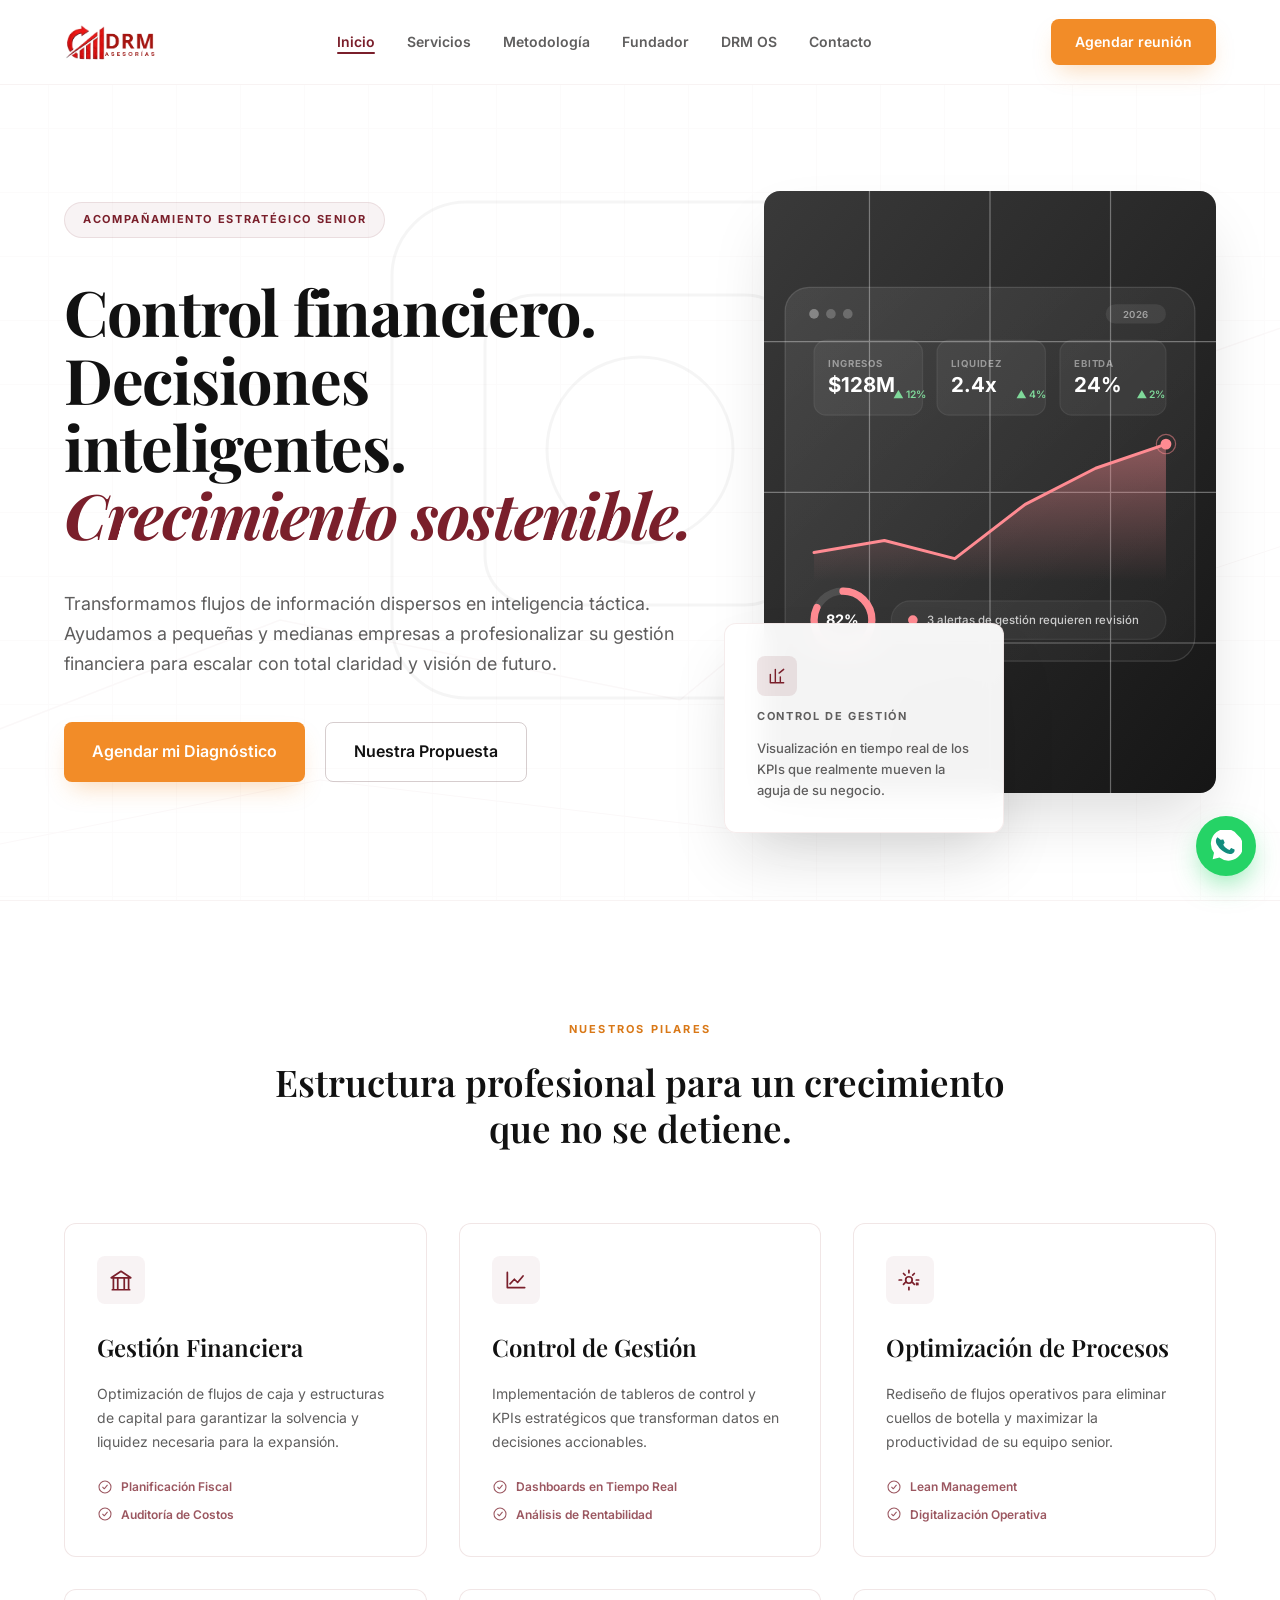
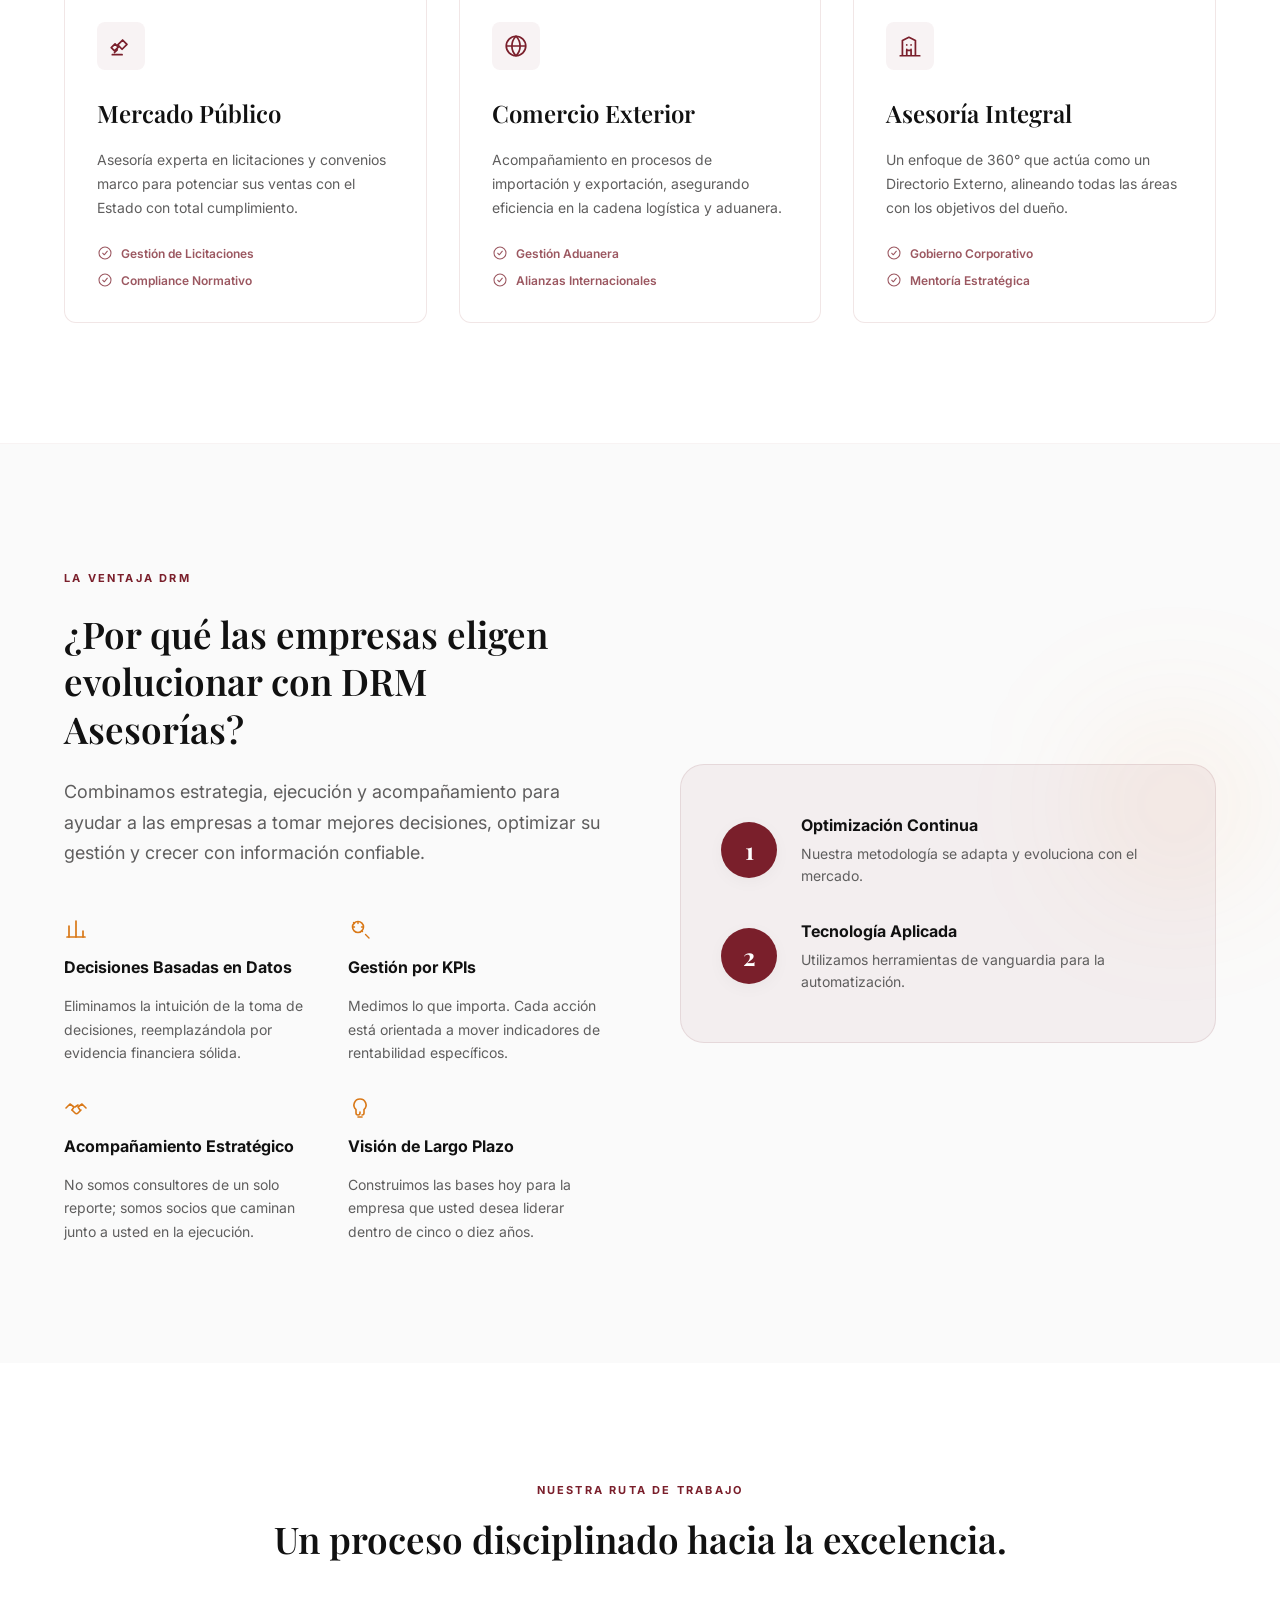
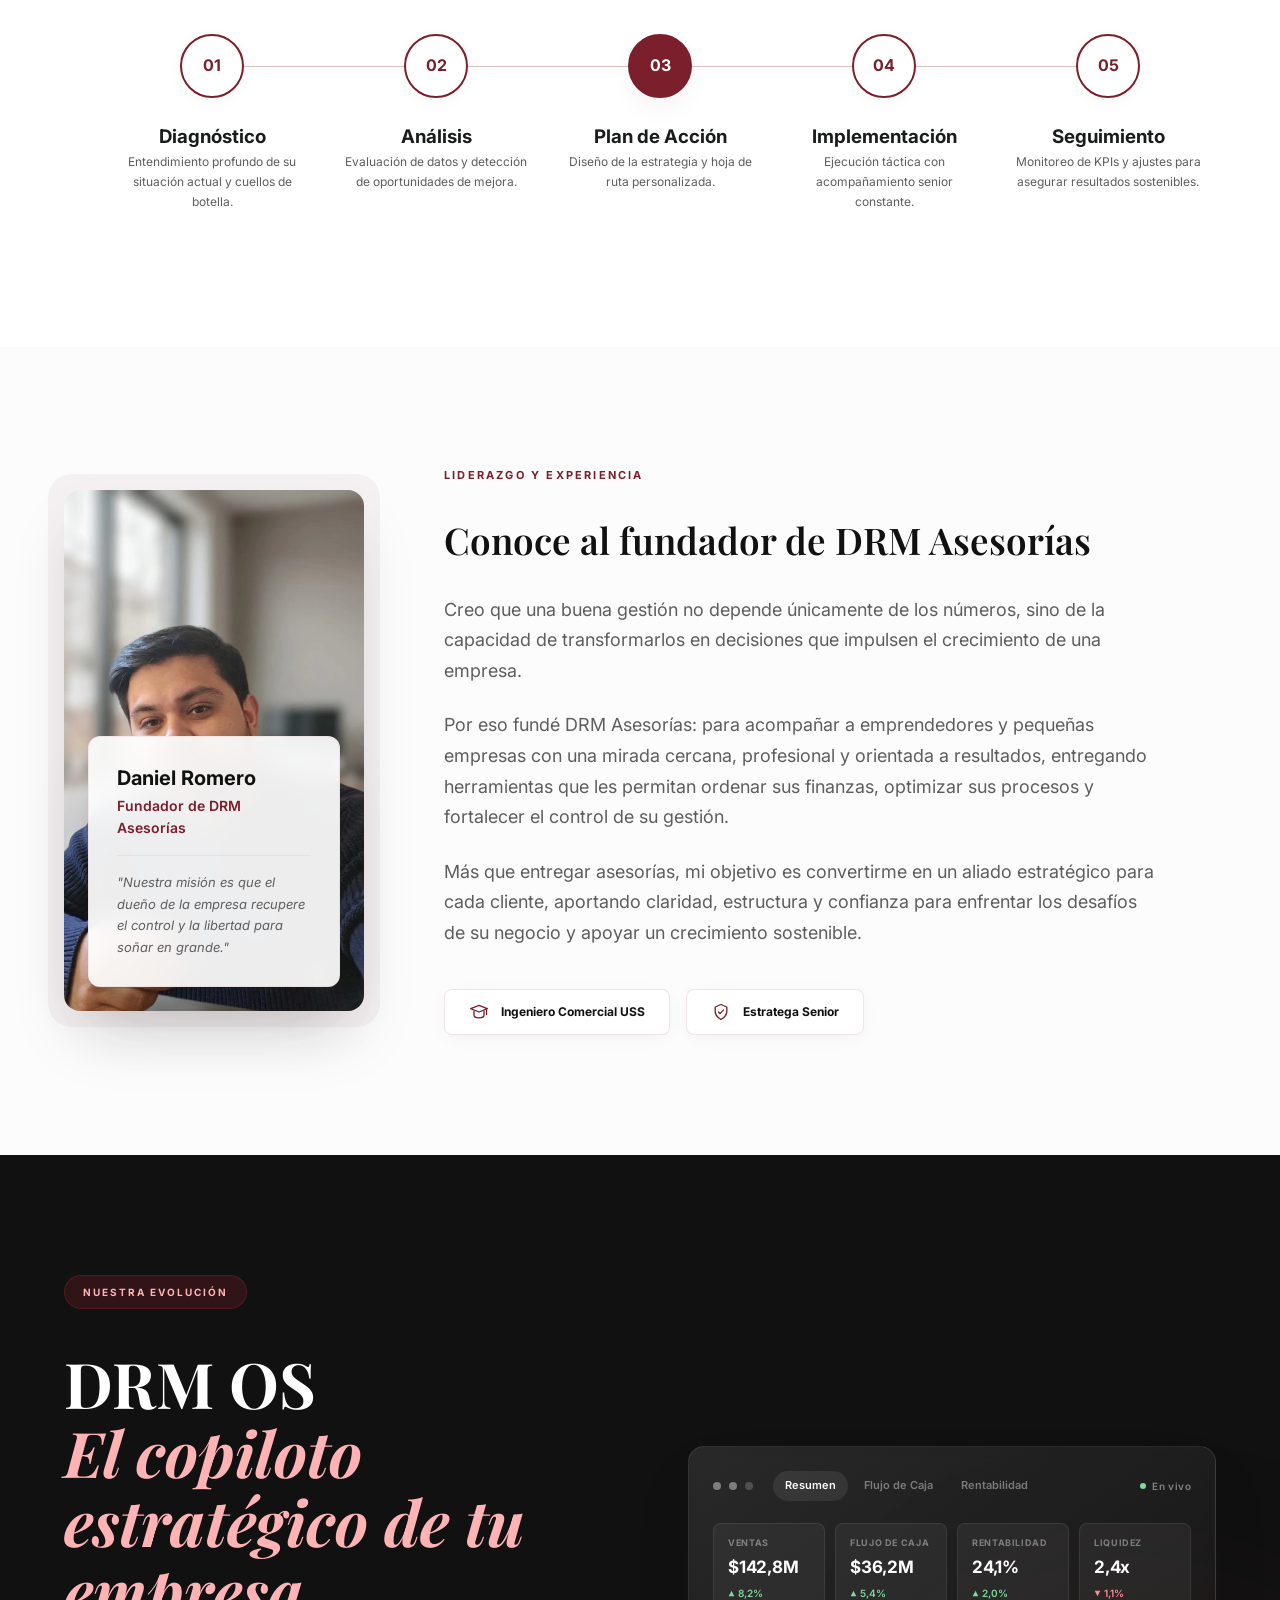
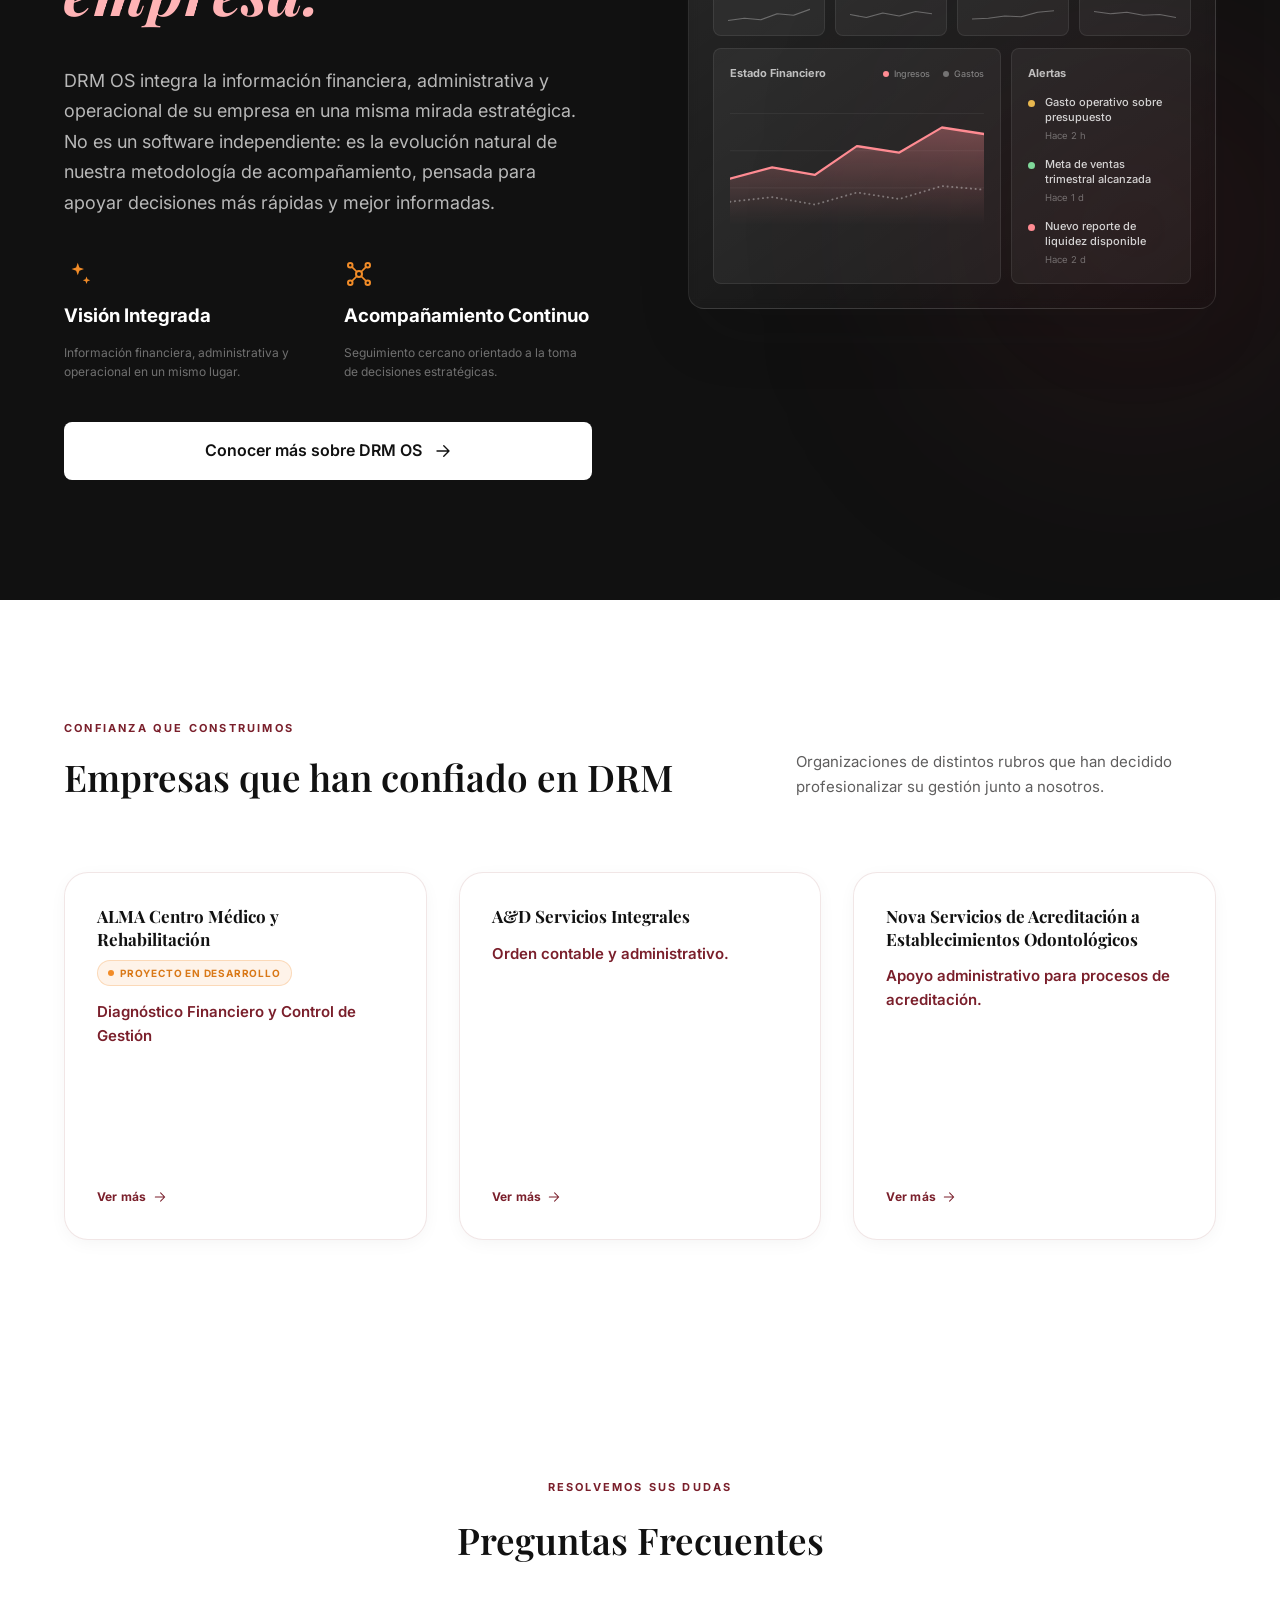
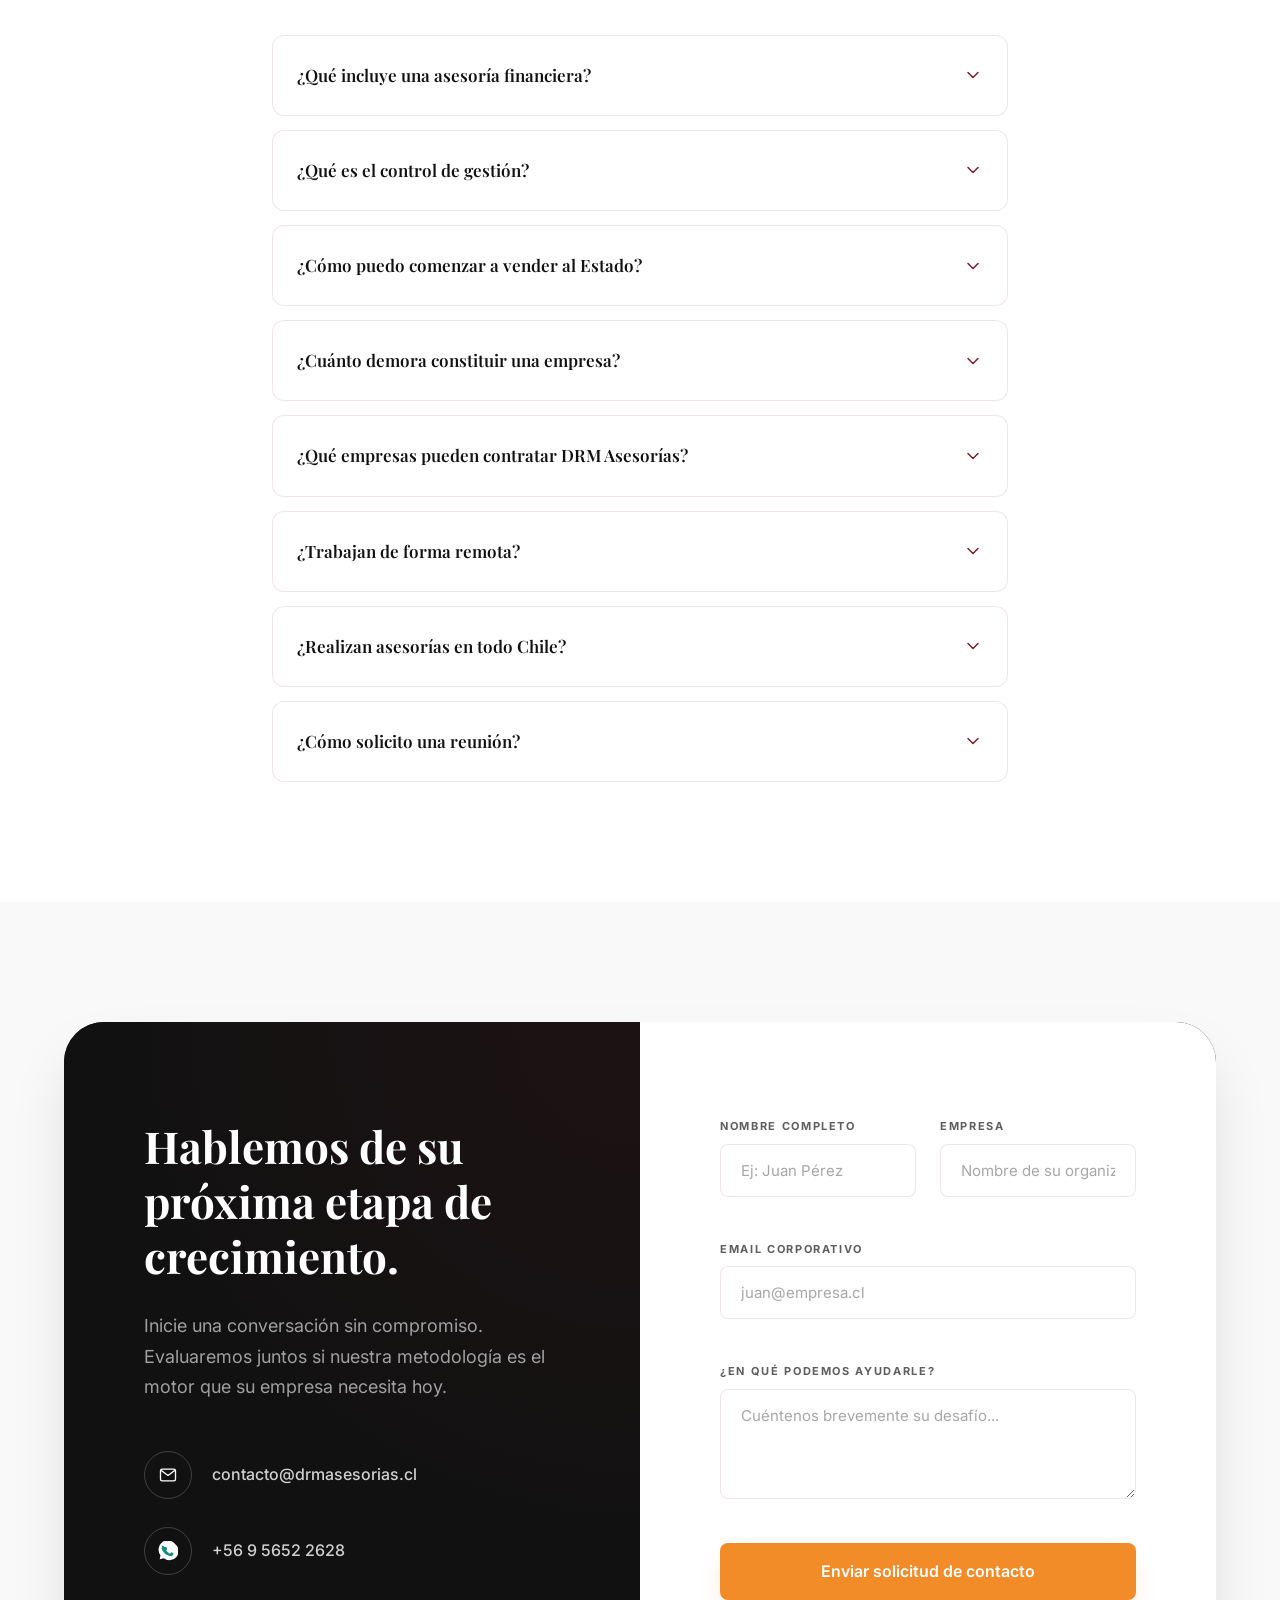
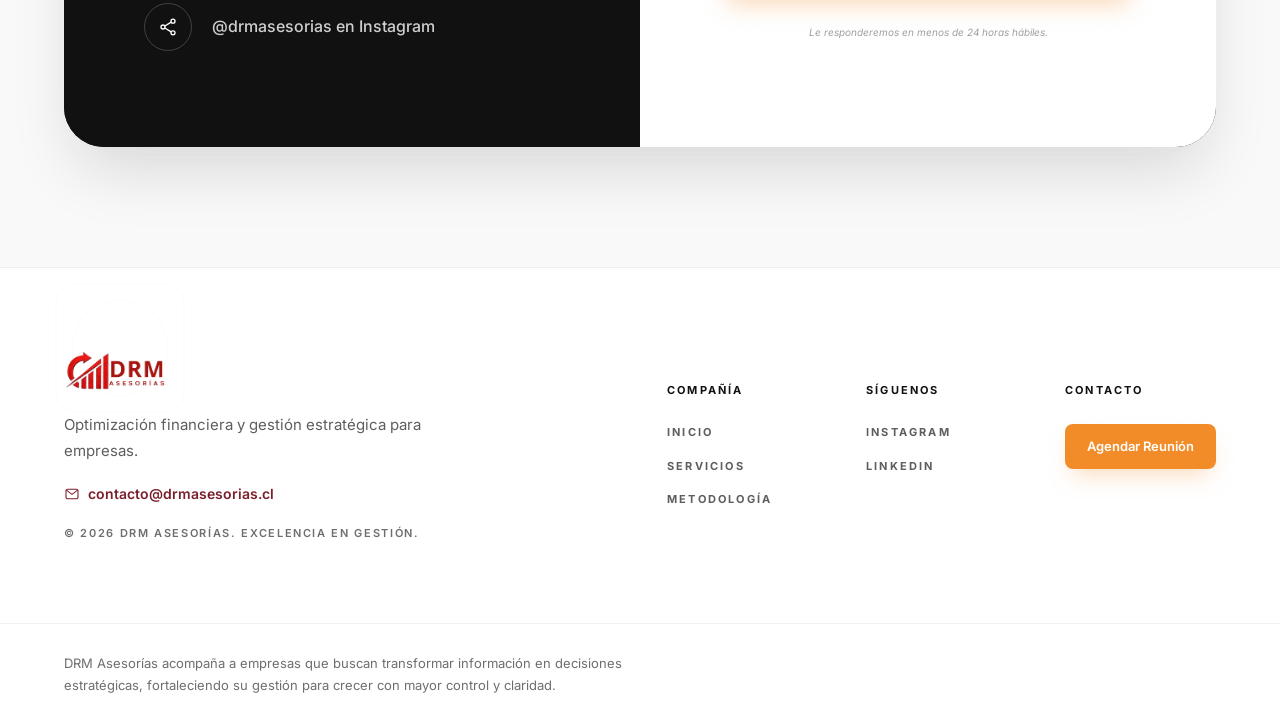
==== commit 4e2541c7: "Add files via upload" ====
--- a/index.html
+++ b/index.html
@@ -89,6 +89,7 @@
   },
   "contactPoint": {
     "@type": "ContactPoint",
+    "telephone": "+56-9-5652-2628",
     "email": "contacto@drmasesorias.cl",
     "contactType": "customer service",
     "areaServed": "CL",
@@ -315,9 +316,8 @@
       <li><a class="nav-link is-active" href="#inicio" aria-current="page">Inicio</a></li>
       <li><a class="nav-link" href="#servicios">Servicios</a></li>
       <li><a class="nav-link" href="#metodologia">Metodología</a></li>
+      <li><a class="nav-link" href="#fundador">Fundador</a></li>
       <li><a class="nav-link" href="#drm-os">DRM OS</a></li>
-      <li><a class="nav-link" href="#fundador">Fundador</a></li>
-      <li><a class="nav-link" href="#casos">Empresas</a></li>
       <li><a class="nav-link" href="#contacto">Contacto</a></li>
     </ul>
 
@@ -334,9 +334,8 @@
     <a href="#inicio">Inicio</a>
     <a href="#servicios">Servicios</a>
     <a href="#metodologia">Metodología</a>
+    <a href="#fundador">Fundador</a>
     <a href="#drm-os">DRM OS</a>
-    <a href="#fundador">Fundador</a>
-    <a href="#casos">Empresas</a>
     <a href="#contacto">Contacto</a>
   </div>
 </header>
@@ -642,9 +641,9 @@
           <div class="founder-frame">
             <div class="founder-frame-glow" aria-hidden="true"></div>
             <picture>
-              <source srcset="assets/founder-daniel-romero-480.webp 480w, assets/founder-daniel-romero.webp 768w" sizes="(min-width: 1024px) 380px, 90vw" type="image/webp">
-              <source srcset="assets/founder-daniel-romero-480.jpg 480w, assets/founder-daniel-romero.jpg 768w" sizes="(min-width: 1024px) 380px, 90vw" type="image/jpeg">
-              <img class="founder-portrait" src="assets/founder-daniel-romero.jpg" alt="Daniel Romero, fundador de DRM Asesorías" width="768" height="960" loading="lazy" decoding="async">
+              <source srcset="assets/founder-daniel-romero-480.webp 480w, assets/founder-daniel-romero.webp 768w" sizes="(min-width: 1024px) 300px, 78vw" type="image/webp">
+              <source srcset="assets/founder-daniel-romero-480.jpg 480w, assets/founder-daniel-romero.jpg 768w" sizes="(min-width: 1024px) 300px, 78vw" type="image/jpeg">
+              <img class="founder-portrait" src="assets/founder-daniel-romero.jpg" alt="Daniel Romero, fundador de DRM Asesorías, en su oficina" width="768" height="1334" loading="lazy" decoding="async">
             </picture>
             <div class="founder-quote-card">
               <h4>Daniel Romero</h4>
@@ -657,10 +656,11 @@
 
         <div class="founder-content">
           <span class="eyebrow">Liderazgo y Experiencia</span>
-          <h2 class="section-heading text-balance" id="founder-title">Una visión humana para resultados corporativos de alto nivel.</h2>
+          <h2 class="section-heading text-balance" id="founder-title">Conoce al fundador de DRM Asesorías</h2>
           <div class="founder-bio">
-            <p><strong>Ingeniero Comercial por la Universidad San Sebastián</strong>, Daniel ha dedicado su carrera a entender las dinámicas de crecimiento de las pequeñas y medianas empresas nacionales.</p>
-            <p>Su especialización en inteligencia de negocios y gestión financiera le permite hoy liderar DRM Asesorías con un enfoque único: profesionalismo de "Big Four" con la cercanía y agilidad que el mercado local exige.</p>
+            <p>Creo que una buena gestión no depende únicamente de los números, sino de la capacidad de transformarlos en decisiones que impulsen el crecimiento de una empresa.</p>
+            <p>Por eso fundé DRM Asesorías: para acompañar a emprendedores y pequeñas empresas con una mirada cercana, profesional y orientada a resultados, entregando herramientas que les permitan ordenar sus finanzas, optimizar sus procesos y fortalecer el control de su gestión.</p>
+            <p>Más que entregar asesorías, mi objetivo es convertirme en un aliado estratégico para cada cliente, aportando claridad, estructura y confianza para enfrentar los desafíos de su negocio y apoyar un crecimiento sostenible.</p>
           </div>
           <div class="founder-badges">
             <div class="founder-badge">
@@ -820,29 +820,95 @@
       </div>
 
       <div class="cases-grid cases-grid--clients">
-        <article class="case-card case-card--client">
-          <div class="case-card-header">
-            <h3 class="case-client-name">Centro Médico ALMA</h3>
-            <span class="case-status-badge">Proyecto en desarrollo</span>
-          </div>
-          <p class="case-client-title">Diagnóstico financiero y control de gestión.</p>
-          <p class="case-client-desc">Actualmente desarrollando un diagnóstico financiero integral, definición de indicadores de gestión y herramientas de control para fortalecer la toma de decisiones estratégicas del centro médico.</p>
+        <article class="case-card case-card--client" tabindex="0" role="button" aria-pressed="false" aria-label="ALMA Centro Médico y Rehabilitación. Presiona Enter para ver más detalles del proyecto.">
+          <div class="case-flip-inner">
+            <div class="case-flip-front">
+              <div class="case-card-header">
+                <h3 class="case-client-name">ALMA Centro Médico y Rehabilitación</h3>
+                <span class="case-status-badge">Proyecto en desarrollo</span>
+              </div>
+              <p class="case-client-title">Diagnóstico Financiero y Control de Gestión</p>
+              <span class="case-flip-hint">Ver más<svg viewBox="0 0 24 24" aria-hidden="true"><use href="#icon-arrow-forward"></use></svg></span>
+            </div>
+            <div class="case-flip-back">
+              <h4 class="case-flip-back-title">ALMA Centro Médico y Rehabilitación</h4>
+              <p class="case-flip-desc">Centro médico y de rehabilitación del Valle del Aconcagua, con un equipo de 13 profesionales y gestión a través de Parrotfy.</p>
+              <div class="case-flip-block">
+                <span class="case-flip-label">Servicios</span>
+                <ul>
+                  <li>Análisis financiero y operacional</li>
+                  <li>Construcción de indicadores de gestión</li>
+                </ul>
+              </div>
+              <div class="case-flip-block">
+                <span class="case-flip-label">Beneficios</span>
+                <ul>
+                  <li>Mayor claridad para la toma de decisiones</li>
+                  <li>Apoyo a la planificación del crecimiento</li>
+                </ul>
+              </div>
+            </div>
+          </div>
         </article>
 
-        <article class="case-card case-card--client">
-          <div class="case-card-header">
-            <h3 class="case-client-name">A&amp;D Servicios Integrales</h3>
-          </div>
-          <p class="case-client-title">Orden contable y administrativo.</p>
-          <p class="case-client-desc">Organización documental, revisión de antecedentes contables y apoyo administrativo para fortalecer el control interno y facilitar el cumplimiento tributario ante el Servicio de Impuestos Internos (SII).</p>
+        <article class="case-card case-card--client" tabindex="0" role="button" aria-pressed="false" aria-label="A&D Servicios Integrales. Presiona Enter para ver más detalles del proyecto.">
+          <div class="case-flip-inner">
+            <div class="case-flip-front">
+              <div class="case-card-header">
+                <h3 class="case-client-name">A&amp;D Servicios Integrales</h3>
+              </div>
+              <p class="case-client-title">Orden contable y administrativo.</p>
+              <span class="case-flip-hint">Ver más<svg viewBox="0 0 24 24" aria-hidden="true"><use href="#icon-arrow-forward"></use></svg></span>
+            </div>
+            <div class="case-flip-back">
+              <h4 class="case-flip-back-title">A&amp;D Servicios Integrales</h4>
+              <p class="case-flip-desc">Organización documental, revisión de antecedentes contables y apoyo administrativo para fortalecer el control interno.</p>
+              <div class="case-flip-block">
+                <span class="case-flip-label">Servicios</span>
+                <ul>
+                  <li>Organización documental</li>
+                  <li>Revisión de antecedentes contables</li>
+                </ul>
+              </div>
+              <div class="case-flip-block">
+                <span class="case-flip-label">Beneficios</span>
+                <ul>
+                  <li>Mejor control interno</li>
+                  <li>Mayor preparación ante el SII</li>
+                </ul>
+              </div>
+            </div>
+          </div>
         </article>
 
-        <article class="case-card case-card--client">
-          <div class="case-card-header">
-            <h3 class="case-client-name">Nova Servicios de Acreditación a Establecimientos Odontológicos</h3>
-          </div>
-          <p class="case-client-title">Apoyo administrativo para procesos de acreditación.</p>
-          <p class="case-client-desc">Participación en la organización documental y administrativa para procesos de acreditación de establecimientos odontológicos, colaborando en la estructuración de antecedentes y fortaleciendo la preparación documental requerida para estos procesos.</p>
+        <article class="case-card case-card--client" tabindex="0" role="button" aria-pressed="false" aria-label="Nova Servicios de Acreditación a Establecimientos Odontológicos. Presiona Enter para ver más detalles del proyecto.">
+          <div class="case-flip-inner">
+            <div class="case-flip-front">
+              <div class="case-card-header">
+                <h3 class="case-client-name">Nova Servicios de Acreditación a Establecimientos Odontológicos</h3>
+              </div>
+              <p class="case-client-title">Apoyo administrativo para procesos de acreditación.</p>
+              <span class="case-flip-hint">Ver más<svg viewBox="0 0 24 24" aria-hidden="true"><use href="#icon-arrow-forward"></use></svg></span>
+            </div>
+            <div class="case-flip-back">
+              <h4 class="case-flip-back-title">Nova Servicios de Acreditación</h4>
+              <p class="case-flip-desc">Apoyo en procesos de acreditación de establecimientos odontológicos, estructurando antecedentes y preparación documental.</p>
+              <div class="case-flip-block">
+                <span class="case-flip-label">Servicios</span>
+                <ul>
+                  <li>Organización documental y administrativa</li>
+                  <li>Estructuración de antecedentes</li>
+                </ul>
+              </div>
+              <div class="case-flip-block">
+                <span class="case-flip-label">Beneficios</span>
+                <ul>
+                  <li>Mayor preparación documental</li>
+                  <li>Procesos de acreditación más ordenados</li>
+                </ul>
+              </div>
+            </div>
+          </div>
         </article>
       </div>
     </div>
@@ -938,6 +1004,10 @@
               <a class="contact-channel" href="mailto:contacto@drmasesorias.cl">
                 <span class="contact-channel-icon"><svg viewBox="0 0 24 24" aria-hidden="true"><use href="#icon-mail"></use></svg></span>
                 <span class="contact-channel-text">contacto@drmasesorias.cl</span>
+              </a>
+              <a class="contact-channel" href="https://wa.me/56956522628?text=Hola%20Daniel%2C%20vi%20la%20p%C3%A1gina%20de%20DRM%20Asesor%C3%ADas%20y%20me%20gustar%C3%ADa%20obtener%20m%C3%A1s%20informaci%C3%B3n%20sobre%20sus%20servicios." target="_blank" rel="noopener noreferrer">
+                <span class="contact-channel-icon"><svg viewBox="0 0 24 24" aria-hidden="true"><use href="#icon-whatsapp"></use></svg></span>
+                <span class="contact-channel-text">+56 9 5652 2628</span>
               </a>
               <a class="contact-channel" href="https://www.instagram.com/drmasesorias" target="_blank" rel="noopener noreferrer">
                 <span class="contact-channel-icon"><svg viewBox="0 0 24 24" aria-hidden="true"><use href="#icon-share"></use></svg></span>
@@ -1046,9 +1116,8 @@
 </footer>
 
 <!-- ============================= WHATSAPP FLOTANTE ============================= -->
-<!-- NOTA: reemplazar 56900000000 por el número definitivo de WhatsApp (formato: código país + número, sin +, espacios ni guiones). -->
 <a class="whatsapp-fab"
-   href="https://wa.me/56900000000?text=Hola%20Daniel%2C%20vi%20la%20p%C3%A1gina%20de%20DRM%20Asesor%C3%ADas%20y%20me%20gustar%C3%ADa%20obtener%20m%C3%A1s%20informaci%C3%B3n%20sobre%20sus%20servicios."
+   href="https://wa.me/56956522628?text=Hola%20Daniel%2C%20vi%20la%20p%C3%A1gina%20de%20DRM%20Asesor%C3%ADas%20y%20me%20gustar%C3%ADa%20obtener%20m%C3%A1s%20informaci%C3%B3n%20sobre%20sus%20servicios."
    target="_blank" rel="noopener noreferrer" aria-label="Escribir por WhatsApp a DRM Asesorías">
   <svg viewBox="0 0 24 24" aria-hidden="true"><use href="#icon-whatsapp"></use></svg>
 </a>
--- a/css/styles.css
+++ b/css/styles.css
@@ -1084,8 +1084,8 @@
 
 @media (min-width: 1024px) {
   .founder-visual {
-    width: 42%;
-    max-width: 380px;
+    width: 38%;
+    max-width: 300px;
   }
 }
 
@@ -1112,11 +1112,10 @@
 
 .founder-portrait {
   width: 100%;
-  aspect-ratio: 4 / 5;
+  height: auto;
+  display: block;
   border-radius: var(--radius-lg);
   box-shadow: var(--shadow-ambient-lg);
-  object-fit: cover;
-  overflow: hidden;
 }
 
 .founder-quote-card {
@@ -1134,8 +1133,8 @@
 
 @media (min-width: 480px) {
   .founder-quote-card {
-    right: auto;
-    max-width: 320px;
+    right: 24px;
+    max-width: none;
   }
 }
 
@@ -1175,7 +1174,7 @@
 
 @media (min-width: 1024px) {
   .founder-content {
-    width: 58%;
+    width: 62%;
   }
 }
 
@@ -1698,25 +1697,21 @@
 }
 
 .case-card--client {
-  border-style: solid;
-  border-width: 1px;
-  border-color: rgba(220, 192, 192, 0.4);
-  background-color: var(--color-surface-container-lowest);
-  align-items: flex-start;
-  text-align: left;
-  padding: 36px 32px;
+  padding: 0;
+  border: none;
+  background: none;
   min-height: 0;
-  gap: 14px;
+  height: 368px;
+  perspective: 1600px;
   opacity: 0;
-  transition: border-color 420ms var(--ease-premium),
-    box-shadow 420ms var(--ease-premium),
-    transform 420ms var(--ease-premium);
-}
-
-.case-card--client:hover {
-  border-color: rgba(122, 31, 43, 0.4);
-  box-shadow: var(--shadow-ambient-md);
-  transform: translateY(-6px);
+  cursor: pointer;
+  border-radius: var(--radius-xl);
+}
+
+.case-card--client:focus-visible {
+  outline: 2.5px solid var(--color-primary);
+  outline-offset: 4px;
+  border-radius: var(--radius-xl);
 }
 
 .reveal.is-visible .case-card--client {
@@ -1726,6 +1721,132 @@
 .reveal.is-visible .case-card--client:nth-child(1) { animation-delay: 0ms; }
 .reveal.is-visible .case-card--client:nth-child(2) { animation-delay: 90ms; }
 .reveal.is-visible .case-card--client:nth-child(3) { animation-delay: 180ms; }
+
+.case-flip-inner {
+  position: relative;
+  width: 100%;
+  height: 100%;
+  transition: transform 700ms var(--ease-premium);
+  transform-style: preserve-3d;
+}
+
+.case-card--client:hover .case-flip-inner,
+.case-card--client:focus-visible .case-flip-inner,
+.case-card--client.is-flipped .case-flip-inner {
+  transform: rotateY(180deg);
+}
+
+.case-flip-front,
+.case-flip-back {
+  position: absolute;
+  inset: 0;
+  backface-visibility: hidden;
+  -webkit-backface-visibility: hidden;
+  border-radius: var(--radius-xl);
+  border: 1px solid rgba(220, 192, 192, 0.4);
+  background-color: var(--color-surface-container-lowest);
+  box-shadow: var(--shadow-ambient-sm);
+  padding: 32px;
+  display: flex;
+  flex-direction: column;
+  align-items: flex-start;
+  text-align: left;
+  transition: border-color 420ms var(--ease-premium), box-shadow 420ms var(--ease-premium);
+}
+
+.case-card--client:hover .case-flip-front,
+.case-card--client:hover .case-flip-back,
+.case-card--client.is-flipped .case-flip-front,
+.case-card--client.is-flipped .case-flip-back {
+  border-color: rgba(122, 31, 43, 0.4);
+  box-shadow: var(--shadow-ambient-md);
+}
+
+.case-flip-front {
+  gap: 14px;
+}
+
+.case-flip-back {
+  transform: rotateY(180deg);
+  gap: 12px;
+  overflow: hidden;
+}
+
+.case-flip-hint {
+  margin-top: auto;
+  display: inline-flex;
+  align-items: center;
+  gap: 6px;
+  font-size: 0.75rem;
+  font-weight: 700;
+  color: var(--color-primary);
+  letter-spacing: 0.02em;
+}
+
+.case-flip-hint svg {
+  width: 14px;
+  height: 14px;
+  transition: transform 320ms var(--ease-premium);
+}
+
+.case-card--client:hover .case-flip-hint svg,
+.case-card--client.is-flipped .case-flip-hint svg {
+  transform: translateX(3px);
+}
+
+.case-flip-back-title {
+  font-family: var(--font-display);
+  font-size: 0.9375rem;
+  font-weight: 700;
+  color: var(--color-deep-black);
+  line-height: 1.3;
+}
+
+.case-flip-desc {
+  color: var(--color-secondary);
+  font-size: 0.78rem;
+  line-height: 1.55;
+}
+
+.case-flip-block {
+  display: flex;
+  flex-direction: column;
+  gap: 4px;
+  width: 100%;
+}
+
+.case-flip-label {
+  font-size: 9.5px;
+  font-weight: 700;
+  letter-spacing: 0.1em;
+  text-transform: uppercase;
+  color: var(--color-primary);
+}
+
+.case-flip-block ul {
+  display: flex;
+  flex-direction: column;
+  gap: 2px;
+}
+
+.case-flip-block li {
+  position: relative;
+  padding-left: 12px;
+  font-size: 0.76rem;
+  line-height: 1.45;
+  color: var(--color-secondary);
+}
+
+.case-flip-block li::before {
+  content: "";
+  position: absolute;
+  left: 0;
+  top: 0.55em;
+  width: 4px;
+  height: 4px;
+  border-radius: var(--radius-full);
+  background-color: var(--color-cta-orange);
+}
 
 .case-card-header {
   display: flex;
@@ -1774,12 +1895,6 @@
   font-size: 0.9375rem;
 }
 
-.case-client-desc {
-  color: var(--color-secondary);
-  font-size: 0.875rem;
-  line-height: 1.7;
-}
-
 /* ==========================================================================
    Contact
    ========================================================================== */
@@ -1963,6 +2078,10 @@
 .contact-channel-icon svg {
   width: 20px;
   height: 20px;
+}
+
+.contact-channel-icon svg [fill="#128C7E"] {
+  fill: currentColor;
 }
 
 .contact-channel:hover .contact-channel-icon {
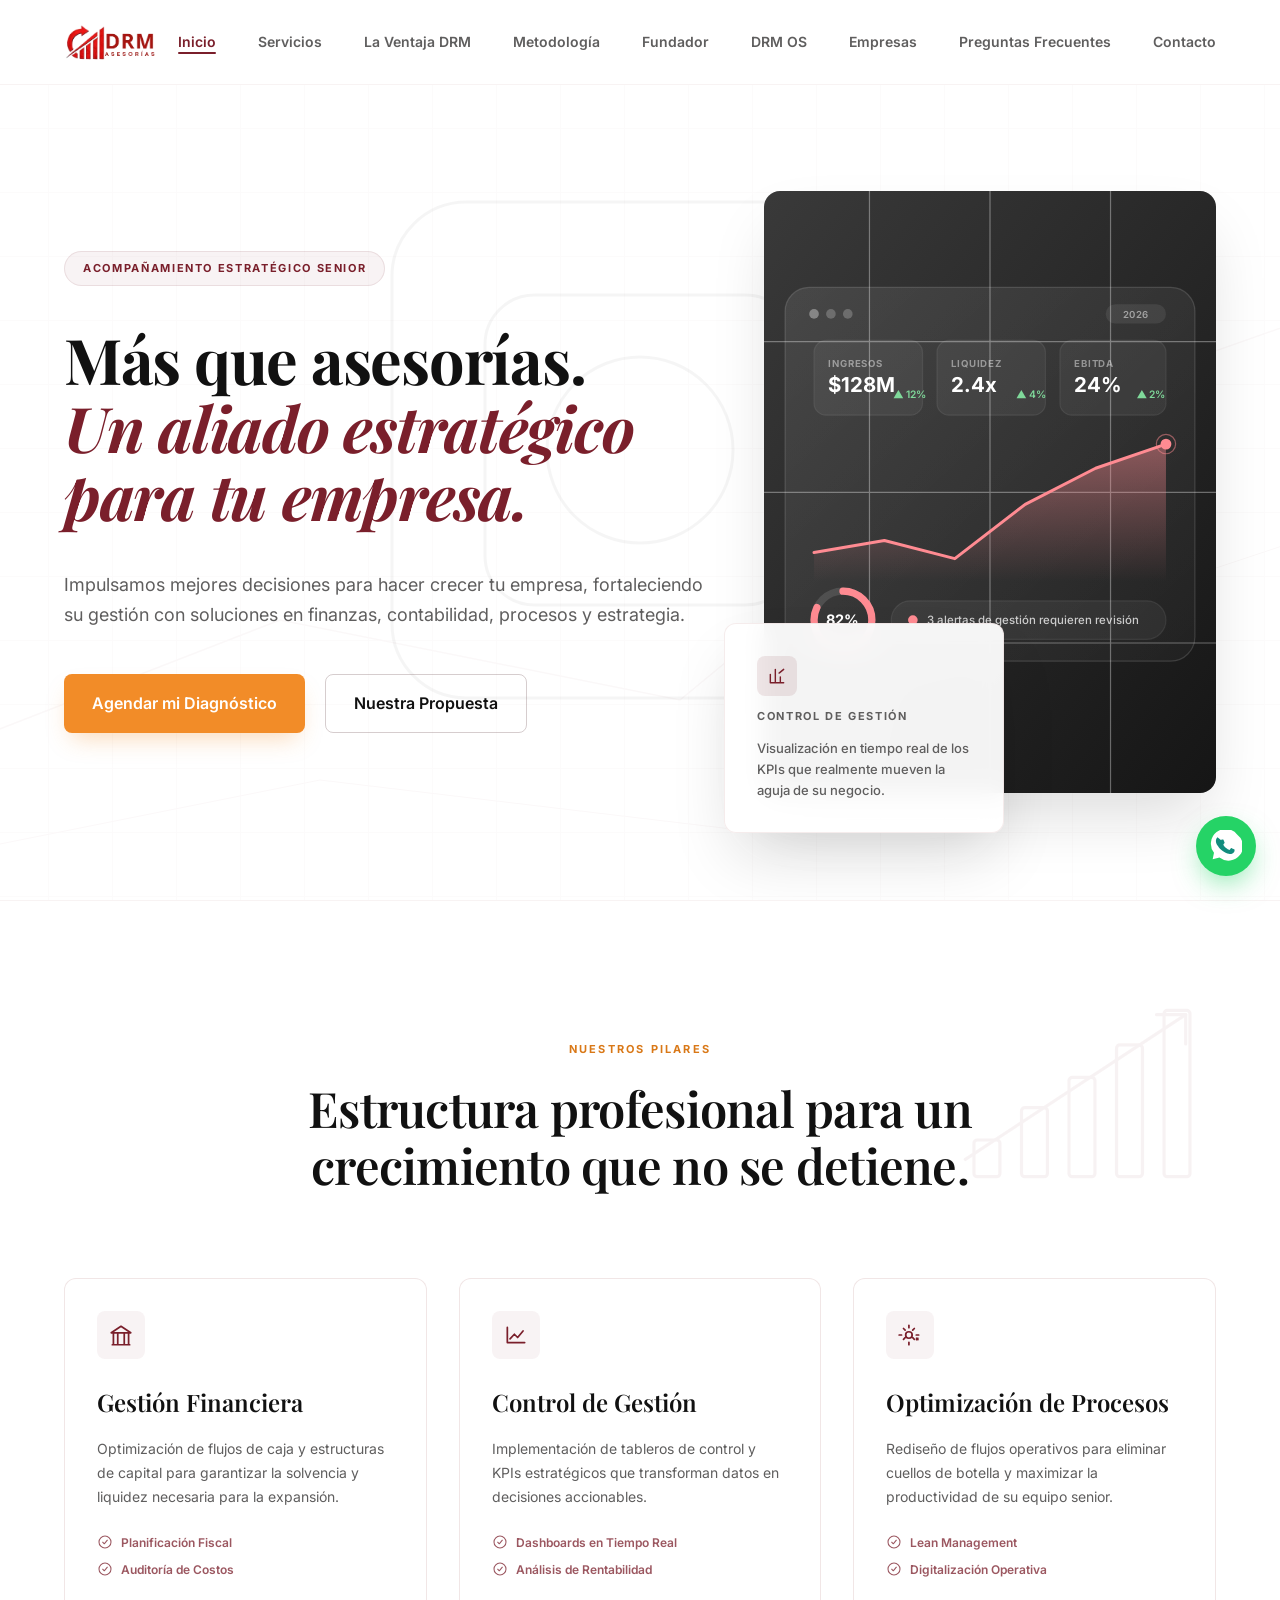
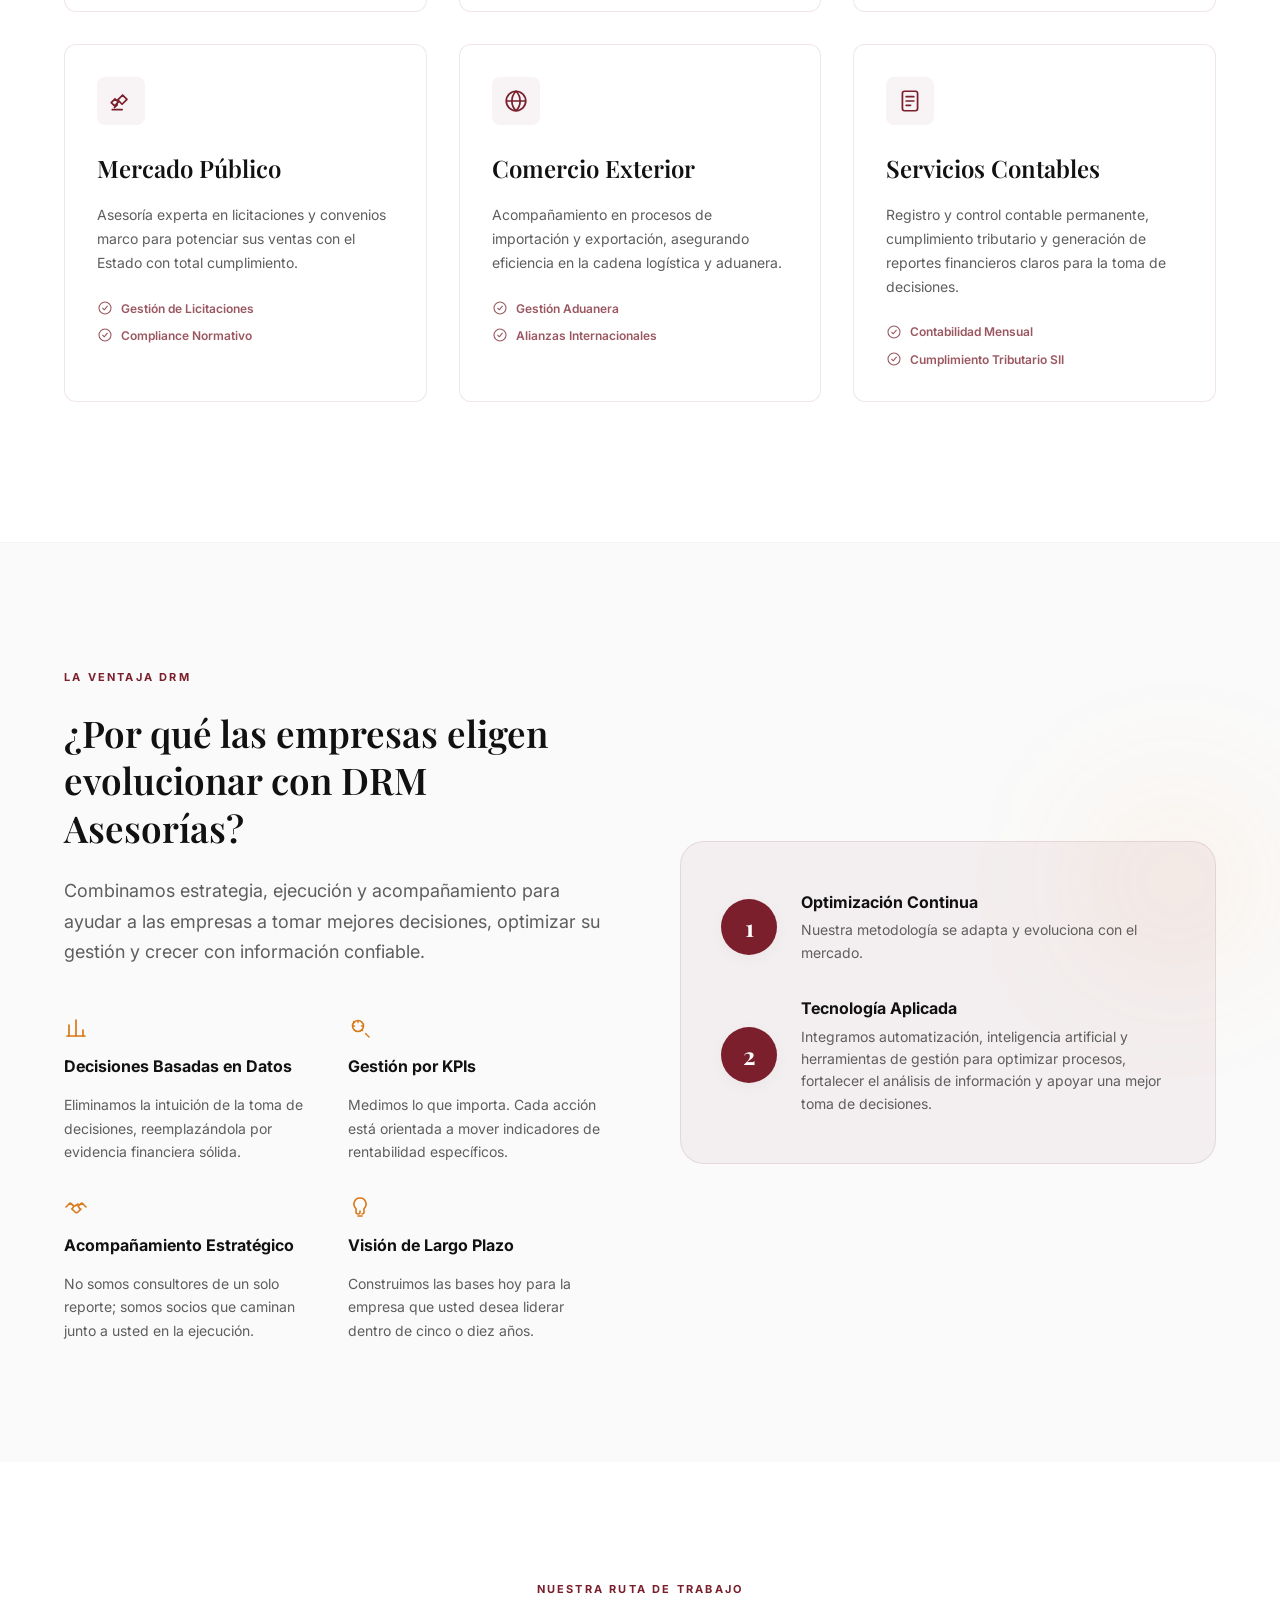
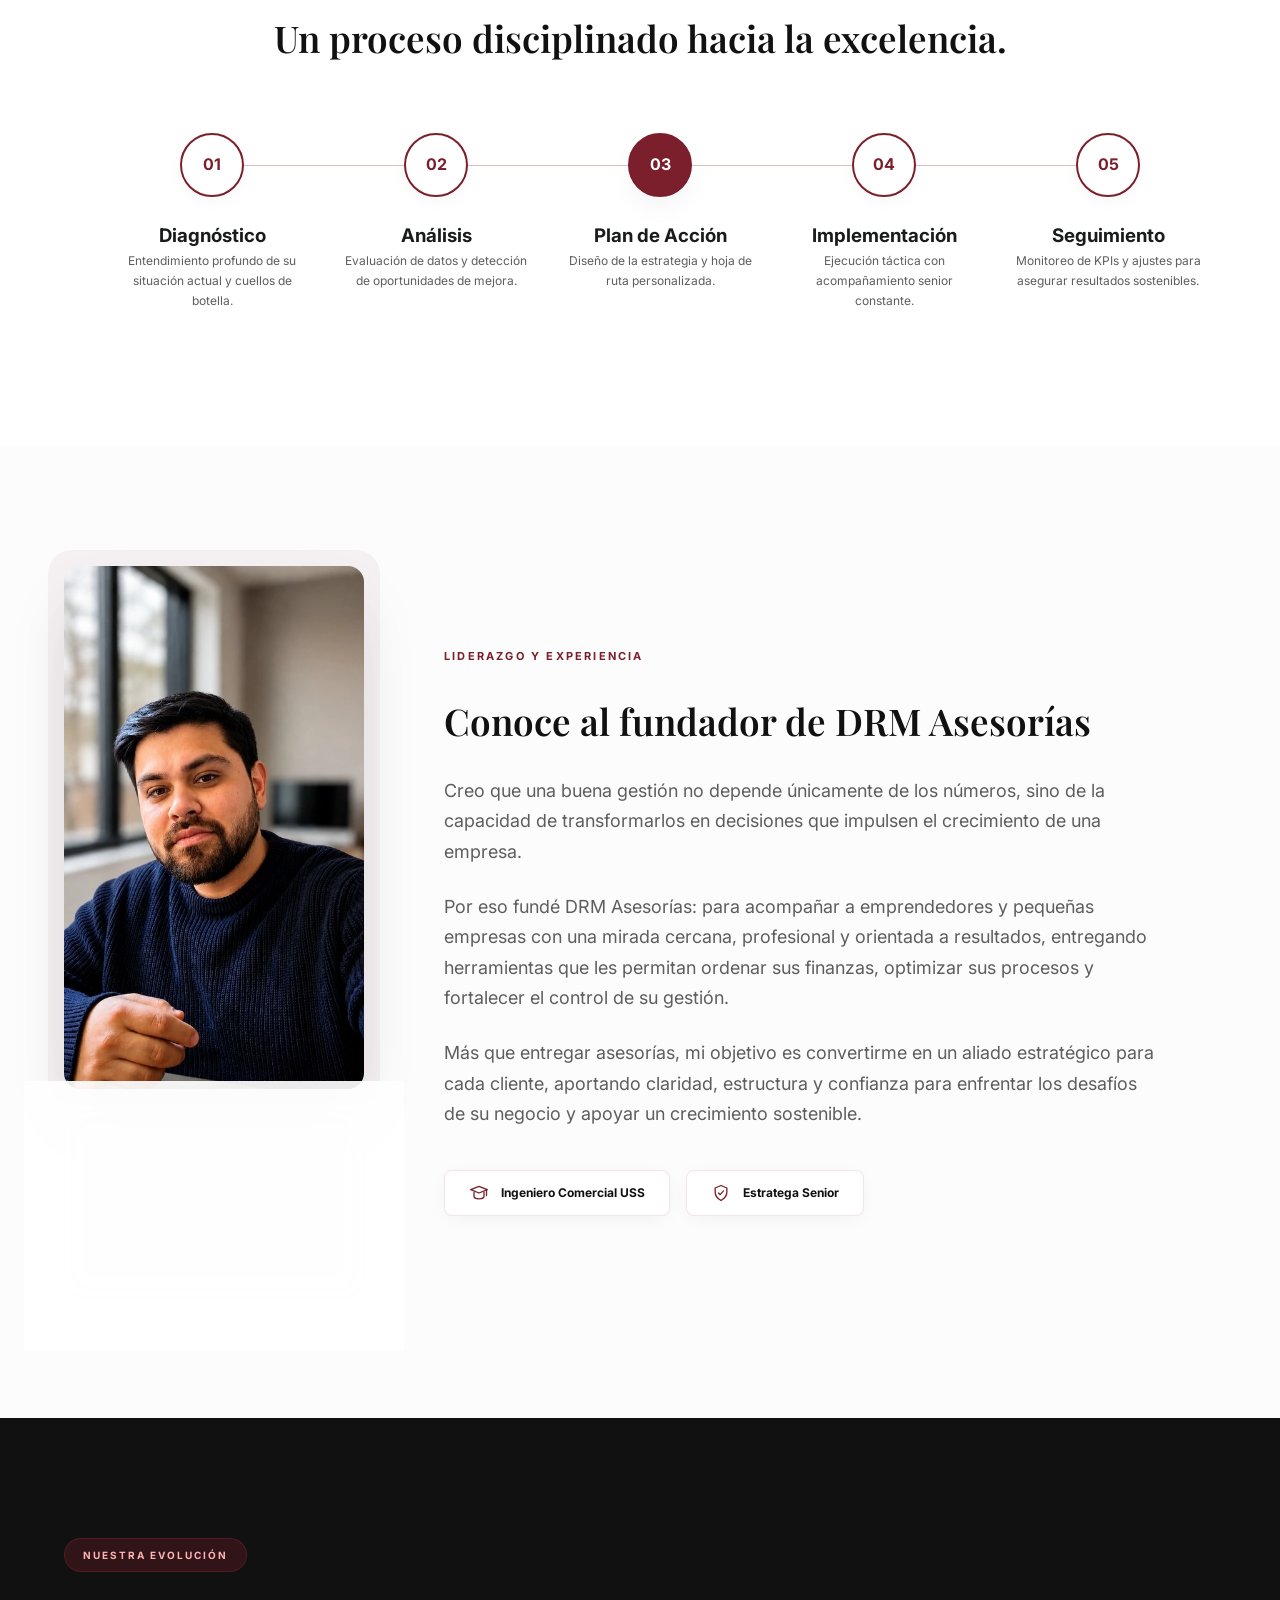
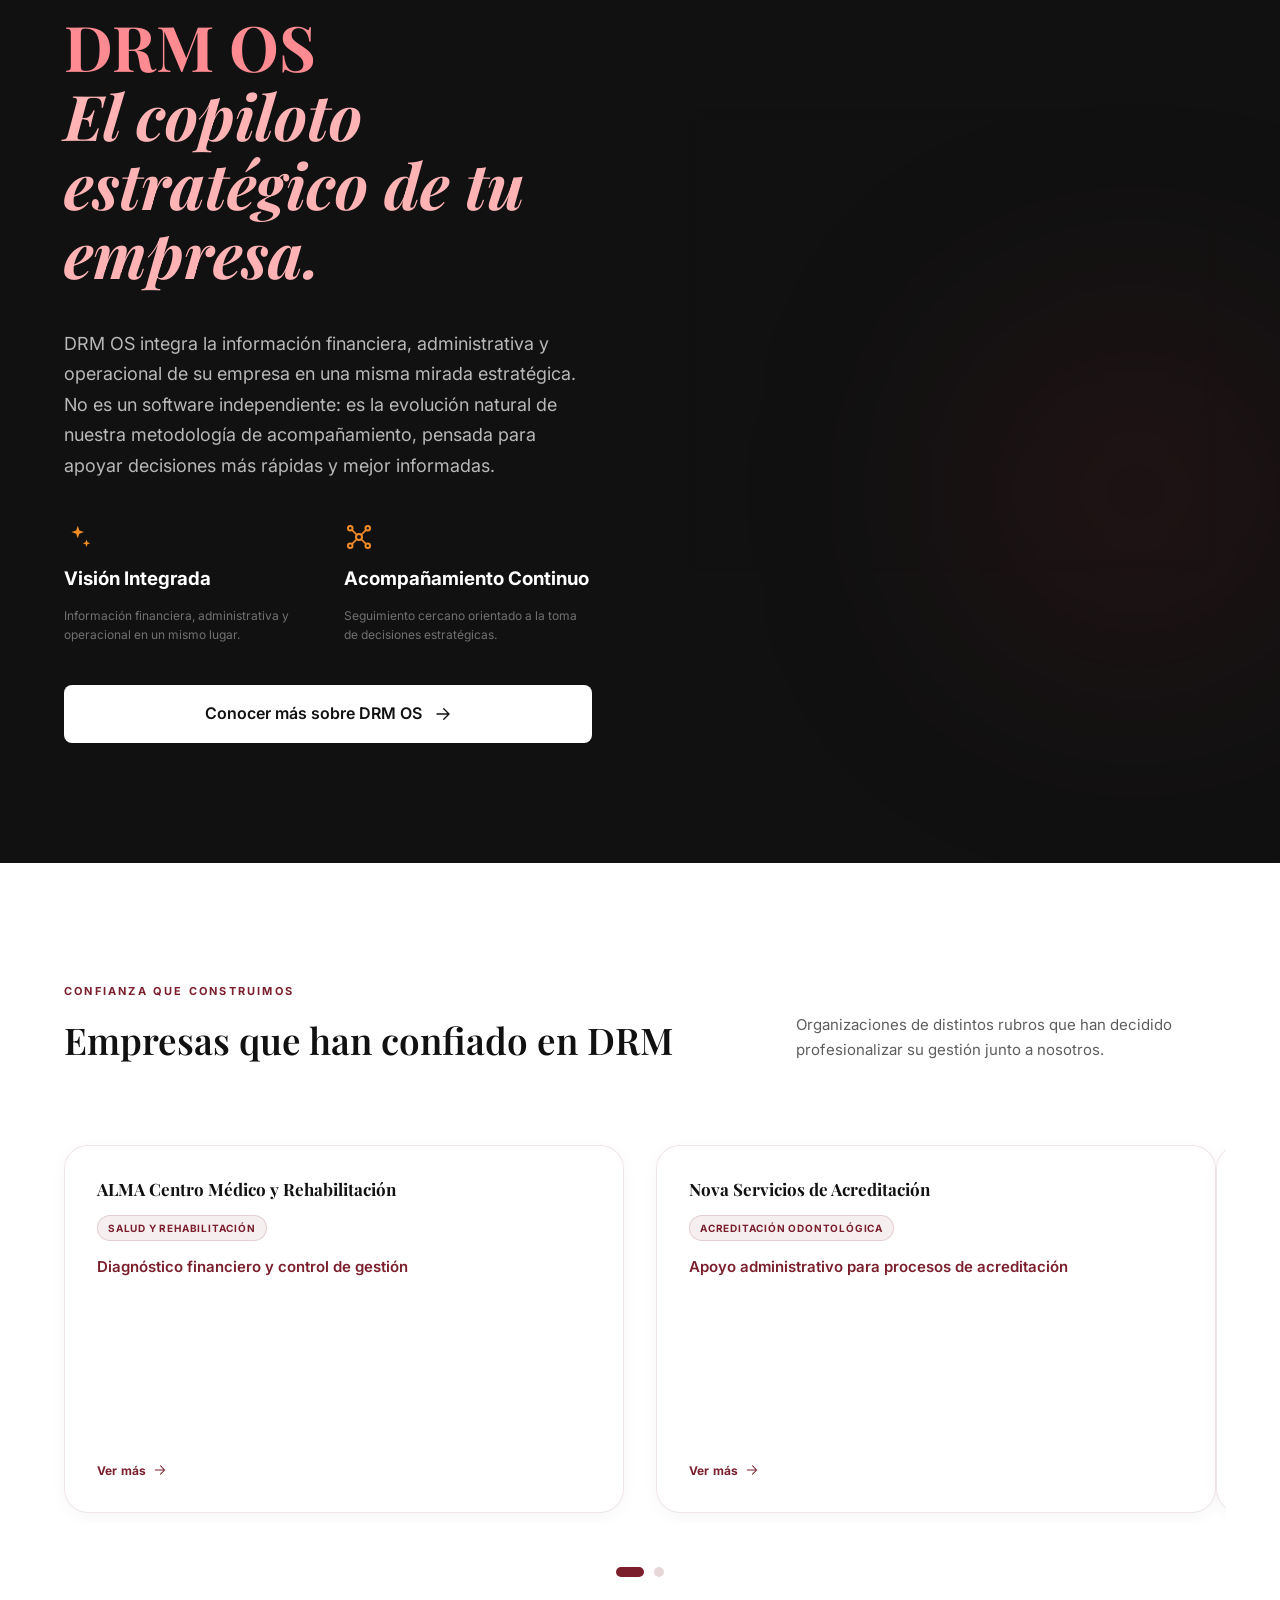
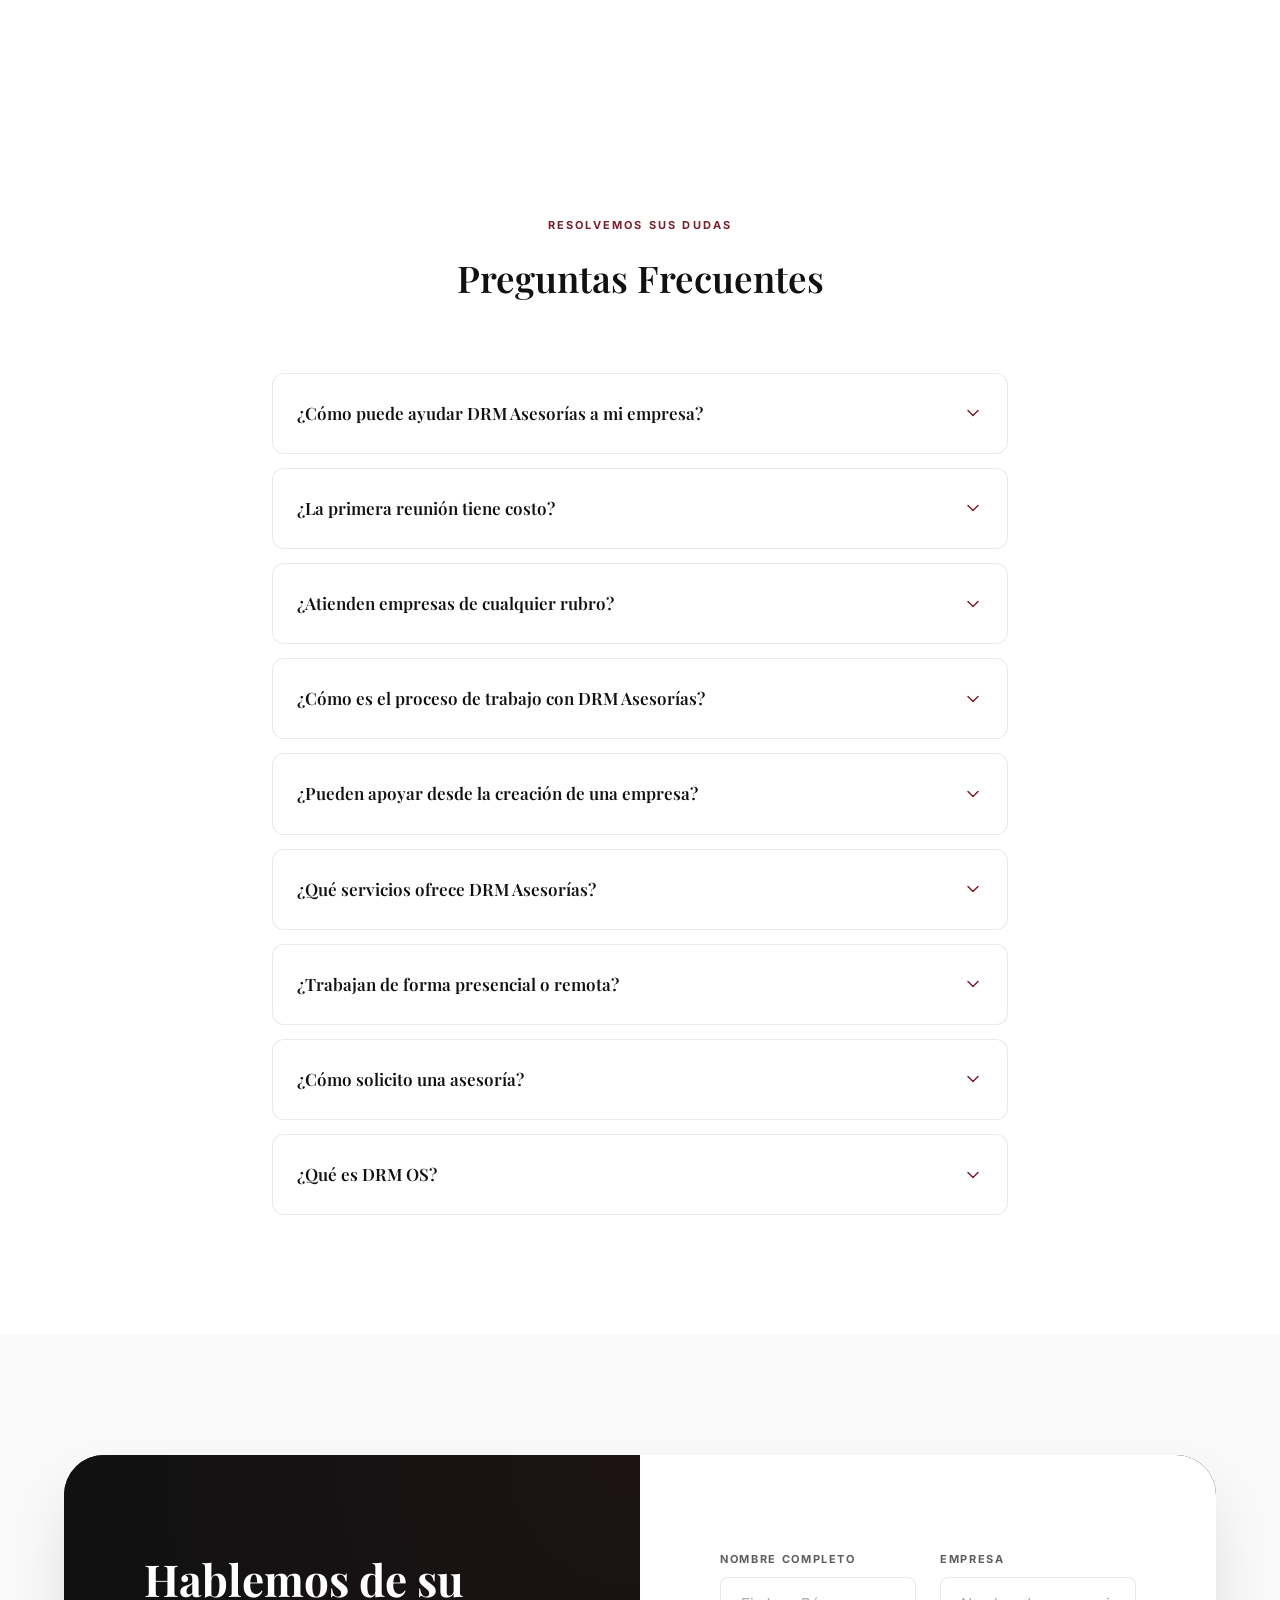
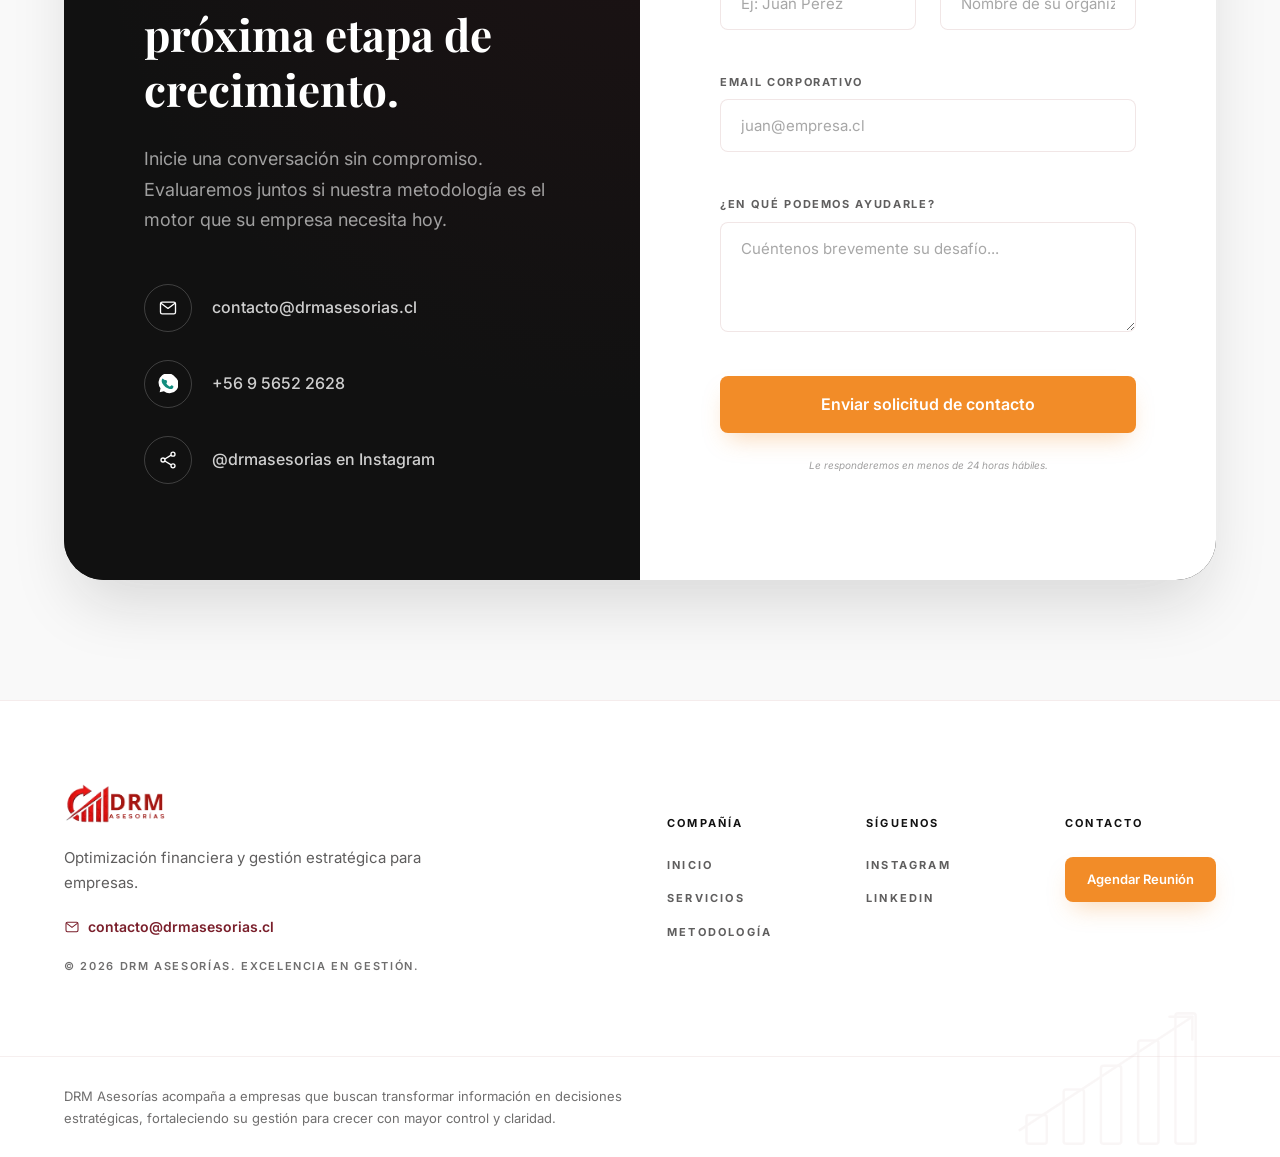
==== commit 74bf3659: "Add files via upload" ====
--- a/index.html
+++ b/index.html
@@ -110,66 +110,74 @@
   "mainEntity": [
     {
       "@type": "Question",
-      "name": "¿Qué incluye una asesoría financiera?",
+      "name": "¿Cómo puede ayudar DRM Asesorías a mi empresa?",
       "acceptedAnswer": {
         "@type": "Answer",
-        "text": "Incluye un diagnóstico de la situación financiera actual, control de gestión, planificación de flujo de caja y recomendaciones estratégicas orientadas a mejorar la rentabilidad y la toma de decisiones."
+        "text": "Le acompañamos a ordenar y profesionalizar la gestión de su empresa en finanzas, contabilidad, control de gestión, optimización de procesos y estrategia. Traducimos sus números en decisiones concretas para que crezca con mayor control y claridad, y puede contarnos su caso por el formulario o por WhatsApp."
       }
     },
     {
       "@type": "Question",
-      "name": "¿Qué es el control de gestión?",
+      "name": "¿La primera reunión tiene costo?",
       "acceptedAnswer": {
         "@type": "Answer",
-        "text": "Es el conjunto de indicadores y herramientas que permiten monitorear el desempeño de la empresa en tiempo real, detectar desviaciones a tiempo y tomar decisiones basadas en información concreta."
+        "text": "No. La primera conversación es sin costo ni compromiso: un espacio para conocer su empresa, entender sus desafíos y evaluar juntos si nuestra metodología es la adecuada para usted."
       }
     },
     {
       "@type": "Question",
-      "name": "¿Cómo puedo comenzar a vender al Estado?",
+      "name": "¿Atienden empresas de cualquier rubro?",
       "acceptedAnswer": {
         "@type": "Answer",
-        "text": "Le ayudamos a inscribirse y habilitarse en Mercado Público, preparar la documentación necesaria y acompañarlo en sus primeros procesos de licitación o Compra Ágil."
+        "text": "Sí. Trabajamos con pequeñas y medianas empresas de distintos rubros que buscan profesionalizar su gestión financiera, administrativa y de cumplimiento. Nuestra metodología se adapta a la realidad de cada negocio."
       }
     },
     {
       "@type": "Question",
-      "name": "¿Cuánto demora constituir una empresa?",
+      "name": "¿Cómo es el proceso de trabajo con DRM Asesorías?",
       "acceptedAnswer": {
         "@type": "Answer",
-        "text": "Dependiendo del tipo de sociedad y la vía utilizada, el proceso puede tomar entre algunos días y unas pocas semanas. Evaluamos la alternativa más adecuada según su caso específico."
+        "text": "Seguimos una ruta clara: diagnóstico de su situación actual, análisis de la información, diseño de un plan de acción, implementación con acompañamiento senior y seguimiento continuo de los resultados."
       }
     },
     {
       "@type": "Question",
-      "name": "¿Qué empresas pueden contratar DRM Asesorías?",
+      "name": "¿Pueden apoyar desde la creación de una empresa?",
       "acceptedAnswer": {
         "@type": "Answer",
-        "text": "Trabajamos principalmente con pequeñas y medianas empresas de distintos rubros que buscan profesionalizar su gestión financiera, administrativa y de cumplimiento."
+        "text": "Sí. Acompañamos el proceso completo de creación: constitución de la empresa, formalización inicial e inicio de actividades ante el SII, para que parta con su estructura legal en regla y lista para operar."
       }
     },
     {
       "@type": "Question",
-      "name": "¿Trabajan de forma remota?",
+      "name": "¿Qué servicios ofrece DRM Asesorías?",
       "acceptedAnswer": {
         "@type": "Answer",
-        "text": "Sí. Gran parte de nuestro acompañamiento se realiza de forma remota, con reuniones periódicas y canales directos de comunicación, sin perder la cercanía del trato personalizado."
+        "text": "Ofrecemos gestión financiera, servicios contables, control de gestión, optimización de procesos, apoyo en Mercado Público y asesoría corporativa integral, además de acompañamiento en la creación y formalización de empresas."
       }
     },
     {
       "@type": "Question",
-      "name": "¿Realizan asesorías en todo Chile?",
+      "name": "¿Trabajan de forma presencial o remota?",
       "acceptedAnswer": {
         "@type": "Answer",
-        "text": "Sí, atendemos clientes en distintas regiones del país mediante un modelo de trabajo remoto, complementado con instancias presenciales cuando resulta necesario."
+        "text": "Ambas modalidades. Gran parte del acompañamiento se realiza de forma remota, con reuniones periódicas y canales directos de comunicación, y lo complementamos con instancias presenciales cuando resulta necesario."
       }
     },
     {
       "@type": "Question",
-      "name": "¿Cómo solicito una reunión?",
+      "name": "¿Cómo solicito una asesoría?",
       "acceptedAnswer": {
         "@type": "Answer",
-        "text": "Puede agendar una reunión a través del formulario de contacto de este sitio, o escribiéndonos directamente por WhatsApp o correo electrónico."
+        "text": "Complete el formulario de contacto de este sitio o escríbanos directamente por WhatsApp o correo electrónico. Le responderemos a la brevedad para coordinar una primera conversación sin compromiso."
+      }
+    },
+    {
+      "@type": "Question",
+      "name": "¿Qué es DRM OS?",
+      "acceptedAnswer": {
+        "@type": "Answer",
+        "text": "DRM OS es la evolución de nuestra metodología: integra la información financiera, administrativa y operacional de su empresa en una misma mirada estratégica, para apoyar decisiones más rápidas y mejor informadas. No es un software independiente, sino parte de nuestro acompañamiento continuo."
       }
     }
   ]
@@ -222,8 +230,9 @@
       <path d="M3 12h18M12 3c2.5 2.5 3.8 6 3.8 9s-1.3 6.5-3.8 9c-2.5-2.5-3.8-6-3.8-9s1.3-6.5 3.8-9z" fill="none" stroke="currentColor" stroke-width="1.6"/>
     </symbol>
 
-    <symbol id="icon-corporate-fare" viewBox="0 0 24 24">
-      <path d="M3 21h18M5 21V7l6-3 6 3v14M9 21v-5h4v5M9 11h0M13 11h0M9 15h0M13 15h0" fill="none" stroke="currentColor" stroke-width="1.6" stroke-linecap="round" stroke-linejoin="round"/>
+    <symbol id="icon-ledger" viewBox="0 0 24 24">
+      <rect x="5" y="3" width="14" height="18" rx="2" fill="none" stroke="currentColor" stroke-width="1.6"/>
+      <path d="M8.5 8h7M8.5 12h7M8.5 16h4" fill="none" stroke="currentColor" stroke-width="1.6" stroke-linecap="round"/>
     </symbol>
 
     <symbol id="icon-check-circle" viewBox="0 0 24 24">
@@ -315,14 +324,16 @@
     <ul class="nav-links" role="list">
       <li><a class="nav-link is-active" href="#inicio" aria-current="page">Inicio</a></li>
       <li><a class="nav-link" href="#servicios">Servicios</a></li>
+      <li><a class="nav-link" href="#diferenciadores">La Ventaja DRM</a></li>
       <li><a class="nav-link" href="#metodologia">Metodología</a></li>
       <li><a class="nav-link" href="#fundador">Fundador</a></li>
       <li><a class="nav-link" href="#drm-os">DRM OS</a></li>
+      <li><a class="nav-link" href="#casos">Empresas</a></li>
+      <li><a class="nav-link" href="#faq">Preguntas Frecuentes</a></li>
       <li><a class="nav-link" href="#contacto">Contacto</a></li>
     </ul>
 
     <div class="nav-cta-wrap">
-      <a class="btn btn-primary btn-nav" href="#contacto">Agendar reunión</a>
       <button class="nav-toggle" type="button" aria-expanded="false" aria-controls="mobile-menu" aria-label="Abrir menú de navegación">
         <svg class="icon-menu" viewBox="0 0 24 24" aria-hidden="true"><use href="#icon-menu"></use></svg>
         <svg class="icon-close" viewBox="0 0 24 24" aria-hidden="true"><use href="#icon-close"></use></svg>
@@ -333,9 +344,12 @@
   <div class="mobile-menu" id="mobile-menu">
     <a href="#inicio">Inicio</a>
     <a href="#servicios">Servicios</a>
+    <a href="#diferenciadores">La Ventaja DRM</a>
     <a href="#metodologia">Metodología</a>
     <a href="#fundador">Fundador</a>
     <a href="#drm-os">DRM OS</a>
+    <a href="#casos">Empresas</a>
+    <a href="#faq">Preguntas Frecuentes</a>
     <a href="#contacto">Contacto</a>
   </div>
 </header>
@@ -365,10 +379,10 @@
       <div class="hero-copy">
         <span class="hero-badge">Acompañamiento Estratégico Senior</span>
         <h1 class="hero-title" id="hero-title">
-          Control financiero.<br>Decisiones inteligentes.<br><em>Crecimiento sostenible.</em>
+          Más que asesorías.<br><em>Un aliado estratégico para tu empresa.</em>
         </h1>
         <p class="hero-subtitle">
-          Transformamos flujos de información dispersos en inteligencia táctica. Ayudamos a pequeñas y medianas empresas a profesionalizar su gestión financiera para escalar con total claridad y visión de futuro.
+          Impulsamos mejores decisiones para hacer crecer tu empresa, fortaleciendo su gestión con soluciones en finanzas, contabilidad, procesos y estrategia.
         </p>
         <div class="hero-actions">
           <a class="btn btn-primary" href="#contacto">Agendar mi Diagnóstico</a>
@@ -527,12 +541,12 @@
         </article>
 
         <article class="pillar-card">
-          <div class="pillar-icon"><svg viewBox="0 0 24 24" aria-hidden="true"><use href="#icon-corporate-fare"></use></svg></div>
-          <h3 class="pillar-title">Asesoría Integral</h3>
-          <p class="pillar-text">Un enfoque de 360° que actúa como un Directorio Externo, alineando todas las áreas con los objetivos del dueño.</p>
+          <div class="pillar-icon"><svg viewBox="0 0 24 24" aria-hidden="true"><use href="#icon-ledger"></use></svg></div>
+          <h3 class="pillar-title">Servicios Contables</h3>
+          <p class="pillar-text">Registro y control contable permanente, cumplimiento tributario y generación de reportes financieros claros para la toma de decisiones.</p>
           <ul class="pillar-list">
-            <li><svg viewBox="0 0 24 24" aria-hidden="true"><use href="#icon-check-circle"></use></svg> Gobierno Corporativo</li>
-            <li><svg viewBox="0 0 24 24" aria-hidden="true"><use href="#icon-check-circle"></use></svg> Mentoría Estratégica</li>
+            <li><svg viewBox="0 0 24 24" aria-hidden="true"><use href="#icon-check-circle"></use></svg> Contabilidad Mensual</li>
+            <li><svg viewBox="0 0 24 24" aria-hidden="true"><use href="#icon-check-circle"></use></svg> Cumplimiento Tributario SII</li>
           </ul>
         </article>
       </div>
@@ -585,7 +599,7 @@
               <div class="diff-step-num" aria-hidden="true">2</div>
               <div>
                 <h4>Tecnología Aplicada</h4>
-                <p>Utilizamos herramientas de vanguardia para la automatización.</p>
+                <p>Integramos automatización, inteligencia artificial y herramientas de gestión para optimizar procesos, fortalecer el análisis de información y apoyar una mejor toma de decisiones.</p>
               </div>
             </div>
           </div>
@@ -641,16 +655,16 @@
           <div class="founder-frame">
             <div class="founder-frame-glow" aria-hidden="true"></div>
             <picture>
-              <source srcset="assets/founder-daniel-romero-480.webp 480w, assets/founder-daniel-romero.webp 768w" sizes="(min-width: 1024px) 300px, 78vw" type="image/webp">
-              <source srcset="assets/founder-daniel-romero-480.jpg 480w, assets/founder-daniel-romero.jpg 768w" sizes="(min-width: 1024px) 300px, 78vw" type="image/jpeg">
-              <img class="founder-portrait" src="assets/founder-daniel-romero.jpg" alt="Daniel Romero, fundador de DRM Asesorías, en su oficina" width="768" height="1334" loading="lazy" decoding="async">
+              <source srcset="assets/founder-daniel-romero-480.webp 480w, assets/founder-daniel-romero.webp 941w" sizes="(min-width: 1024px) 300px, 78vw" type="image/webp">
+              <source srcset="assets/founder-daniel-romero-480.jpg 480w, assets/founder-daniel-romero.jpg 941w" sizes="(min-width: 1024px) 300px, 78vw" type="image/jpeg">
+              <img class="founder-portrait" src="assets/founder-daniel-romero.jpg" alt="Daniel Romero, fundador de DRM Asesorías, en su oficina" width="941" height="1642" loading="lazy" decoding="async">
             </picture>
-            <div class="founder-quote-card">
-              <h4>Daniel Romero</h4>
-              <p class="role">Fundador de DRM Asesorías</p>
-              <hr>
-              <blockquote>"Nuestra misión es que el dueño de la empresa recupere el control y la libertad para soñar en grande."</blockquote>
-            </div>
+          </div>
+          <div class="founder-quote-card">
+            <h4>Daniel Romero</h4>
+            <p class="role">Fundador de DRM Asesorías</p>
+            <hr>
+            <blockquote>"Nuestra misión es que el dueño de la empresa recupere el control y la libertad para soñar en grande."</blockquote>
           </div>
         </div>
 
@@ -682,7 +696,7 @@
     <div class="container drm-os-grid">
       <div class="drm-os-copy">
         <span class="drm-os-tag">Nuestra Evolución</span>
-        <h2 class="drm-os-title" id="drmos-title">DRM OS<br><em>El copiloto estratégico de tu empresa.</em></h2>
+        <h2 class="drm-os-title" id="drmos-title"><span class="drm-os-brand">DRM OS</span><br><em>El copiloto estratégico de tu empresa.</em></h2>
         <p>DRM OS integra la información financiera, administrativa y operacional de su empresa en una misma mirada estratégica. No es un software independiente: es la evolución natural de nuestra metodología de acompañamiento, pensada para apoyar decisiones más rápidas y mejor informadas.</p>
 
         <div class="drm-os-feature-grid">
@@ -819,97 +833,160 @@
         <p class="note">Organizaciones de distintos rubros que han decidido profesionalizar su gestión junto a nosotros.</p>
       </div>
 
-      <div class="cases-grid cases-grid--clients">
-        <article class="case-card case-card--client" tabindex="0" role="button" aria-pressed="false" aria-label="ALMA Centro Médico y Rehabilitación. Presiona Enter para ver más detalles del proyecto.">
-          <div class="case-flip-inner">
-            <div class="case-flip-front">
-              <div class="case-card-header">
-                <h3 class="case-client-name">ALMA Centro Médico y Rehabilitación</h3>
-                <span class="case-status-badge">Proyecto en desarrollo</span>
+      <div class="cases-carousel" data-cases-carousel>
+        <div class="cases-viewport">
+          <div class="cases-track">
+
+            <!-- ---------- Grupo 1 ---------- -->
+            <div class="cases-slide" id="cases-group-1" role="group" aria-roledescription="Grupo de empresas" aria-label="Grupo 1 de 2">
+              <div class="cases-grid cases-grid--clients">
+
+                <!-- ALMA Centro Médico y Rehabilitación -->
+                <article class="case-card case-card--client" tabindex="0" role="button" aria-pressed="false" aria-label="ALMA Centro Médico y Rehabilitación. Presione Enter para ver más detalles del proyecto.">
+                  <div class="case-flip-inner">
+                    <div class="case-flip-front">
+                      <div class="case-card-header">
+                        <h3 class="case-client-name">ALMA Centro Médico y Rehabilitación</h3>
+                      </div>
+                      <span class="case-client-sector">Salud y rehabilitación</span>
+                      <p class="case-client-title">Diagnóstico financiero y control de gestión</p>
+                      <span class="case-flip-hint">Ver más<svg viewBox="0 0 24 24" aria-hidden="true"><use href="#icon-arrow-forward"></use></svg></span>
+                    </div>
+                    <div class="case-flip-back">
+                      <h4 class="case-flip-back-title">ALMA Centro Médico y Rehabilitación</h4>
+                      <p class="case-flip-desc">Centro médico y de rehabilitación del Valle del Aconcagua, con un equipo de 13 profesionales y gestión operativa a través de Parrotfy.</p>
+                      <div class="case-flip-block">
+                        <span class="case-flip-label">Servicios</span>
+                        <ul>
+                          <li>Análisis financiero y operacional</li>
+                          <li>Construcción de indicadores de gestión</li>
+                        </ul>
+                      </div>
+                      <div class="case-flip-block">
+                        <span class="case-flip-label">Beneficios</span>
+                        <ul>
+                          <li>Mayor claridad para la toma de decisiones</li>
+                          <li>Apoyo a la planificación del crecimiento</li>
+                        </ul>
+                      </div>
+                    </div>
+                  </div>
+                </article>
+
+                <!-- Nova Servicios de Acreditación -->
+                <article class="case-card case-card--client" tabindex="0" role="button" aria-pressed="false" aria-label="Nova Servicios de Acreditación a Establecimientos Odontológicos. Presione Enter para ver más detalles del proyecto.">
+                  <div class="case-flip-inner">
+                    <div class="case-flip-front">
+                      <div class="case-card-header">
+                        <h3 class="case-client-name">Nova Servicios de Acreditación</h3>
+                      </div>
+                      <span class="case-client-sector">Acreditación odontológica</span>
+                      <p class="case-client-title">Apoyo administrativo para procesos de acreditación</p>
+                      <span class="case-flip-hint">Ver más<svg viewBox="0 0 24 24" aria-hidden="true"><use href="#icon-arrow-forward"></use></svg></span>
+                    </div>
+                    <div class="case-flip-back">
+                      <h4 class="case-flip-back-title">Nova Servicios de Acreditación</h4>
+                      <p class="case-flip-desc">Apoyo en procesos de acreditación de establecimientos odontológicos, estructurando antecedentes y preparación documental.</p>
+                      <div class="case-flip-block">
+                        <span class="case-flip-label">Servicios</span>
+                        <ul>
+                          <li>Organización documental y administrativa</li>
+                          <li>Estructuración de antecedentes</li>
+                        </ul>
+                      </div>
+                      <div class="case-flip-block">
+                        <span class="case-flip-label">Beneficios</span>
+                        <ul>
+                          <li>Mayor preparación documental</li>
+                          <li>Procesos de acreditación más ordenados</li>
+                        </ul>
+                      </div>
+                    </div>
+                  </div>
+                </article>
+
               </div>
-              <p class="case-client-title">Diagnóstico Financiero y Control de Gestión</p>
-              <span class="case-flip-hint">Ver más<svg viewBox="0 0 24 24" aria-hidden="true"><use href="#icon-arrow-forward"></use></svg></span>
-            </div>
-            <div class="case-flip-back">
-              <h4 class="case-flip-back-title">ALMA Centro Médico y Rehabilitación</h4>
-              <p class="case-flip-desc">Centro médico y de rehabilitación del Valle del Aconcagua, con un equipo de 13 profesionales y gestión a través de Parrotfy.</p>
-              <div class="case-flip-block">
-                <span class="case-flip-label">Servicios</span>
-                <ul>
-                  <li>Análisis financiero y operacional</li>
-                  <li>Construcción de indicadores de gestión</li>
-                </ul>
+            </div>
+
+            <!-- ---------- Grupo 2 ---------- -->
+            <div class="cases-slide" id="cases-group-2" role="group" aria-roledescription="Grupo de empresas" aria-label="Grupo 2 de 2">
+              <div class="cases-grid cases-grid--clients">
+
+                <!-- AYD Servicios -->
+                <article class="case-card case-card--client" tabindex="0" role="button" aria-pressed="false" aria-label="AYD Servicios. Presione Enter para ver más detalles del proyecto.">
+                  <div class="case-flip-inner">
+                    <div class="case-flip-front">
+                      <div class="case-card-header">
+                        <h3 class="case-client-name">AYD Servicios</h3>
+                      </div>
+                      <span class="case-client-sector">Servicios integrales</span>
+                      <p class="case-client-title">Orden contable y administrativo</p>
+                      <span class="case-flip-hint">Ver más<svg viewBox="0 0 24 24" aria-hidden="true"><use href="#icon-arrow-forward"></use></svg></span>
+                    </div>
+                    <div class="case-flip-back">
+                      <h4 class="case-flip-back-title">AYD Servicios</h4>
+                      <p class="case-flip-desc">Organización documental, revisión de antecedentes contables y apoyo administrativo para fortalecer el control interno.</p>
+                      <div class="case-flip-block">
+                        <span class="case-flip-label">Servicios</span>
+                        <ul>
+                          <li>Organización documental</li>
+                          <li>Revisión de antecedentes contables</li>
+                        </ul>
+                      </div>
+                      <div class="case-flip-block">
+                        <span class="case-flip-label">Beneficios</span>
+                        <ul>
+                          <li>Mejor control interno</li>
+                          <li>Mayor preparación ante el SII</li>
+                        </ul>
+                      </div>
+                    </div>
+                  </div>
+                </article>
+
+                <!-- MT Clima E.I.R.L. -->
+                <article class="case-card case-card--client" tabindex="0" role="button" aria-pressed="false" aria-label="MT Clima E.I.R.L. Presione Enter para ver más detalles del proyecto.">
+                  <div class="case-flip-inner">
+                    <div class="case-flip-front">
+                      <div class="case-card-header">
+                        <h3 class="case-client-name">MT Clima E.I.R.L.</h3>
+                      </div>
+                      <span class="case-client-sector">Climatización</span>
+                      <p class="case-client-title">Constitución y formalización de la empresa</p>
+                      <span class="case-flip-hint">Ver más<svg viewBox="0 0 24 24" aria-hidden="true"><use href="#icon-arrow-forward"></use></svg></span>
+                    </div>
+                    <div class="case-flip-back">
+                      <h4 class="case-flip-back-title">MT Clima E.I.R.L.</h4>
+                      <p class="case-flip-desc">Acompañamiento integral en la creación de la empresa, desde su constitución legal hasta el inicio formal de actividades.</p>
+                      <div class="case-flip-block">
+                        <span class="case-flip-label">Servicios</span>
+                        <ul>
+                          <li>Constitución de la empresa</li>
+                          <li>Formalización inicial ante el SII</li>
+                          <li>Inicio de actividades</li>
+                        </ul>
+                      </div>
+                      <div class="case-flip-block">
+                        <span class="case-flip-label">Beneficios</span>
+                        <ul>
+                          <li>Puesta en marcha con su estructura legal en regla</li>
+                          <li>Base formal lista para comenzar a operar</li>
+                        </ul>
+                      </div>
+                    </div>
+                  </div>
+                </article>
+
               </div>
-              <div class="case-flip-block">
-                <span class="case-flip-label">Beneficios</span>
-                <ul>
-                  <li>Mayor claridad para la toma de decisiones</li>
-                  <li>Apoyo a la planificación del crecimiento</li>
-                </ul>
-              </div>
-            </div>
-          </div>
-        </article>
-
-        <article class="case-card case-card--client" tabindex="0" role="button" aria-pressed="false" aria-label="A&D Servicios Integrales. Presiona Enter para ver más detalles del proyecto.">
-          <div class="case-flip-inner">
-            <div class="case-flip-front">
-              <div class="case-card-header">
-                <h3 class="case-client-name">A&amp;D Servicios Integrales</h3>
-              </div>
-              <p class="case-client-title">Orden contable y administrativo.</p>
-              <span class="case-flip-hint">Ver más<svg viewBox="0 0 24 24" aria-hidden="true"><use href="#icon-arrow-forward"></use></svg></span>
-            </div>
-            <div class="case-flip-back">
-              <h4 class="case-flip-back-title">A&amp;D Servicios Integrales</h4>
-              <p class="case-flip-desc">Organización documental, revisión de antecedentes contables y apoyo administrativo para fortalecer el control interno.</p>
-              <div class="case-flip-block">
-                <span class="case-flip-label">Servicios</span>
-                <ul>
-                  <li>Organización documental</li>
-                  <li>Revisión de antecedentes contables</li>
-                </ul>
-              </div>
-              <div class="case-flip-block">
-                <span class="case-flip-label">Beneficios</span>
-                <ul>
-                  <li>Mejor control interno</li>
-                  <li>Mayor preparación ante el SII</li>
-                </ul>
-              </div>
-            </div>
-          </div>
-        </article>
-
-        <article class="case-card case-card--client" tabindex="0" role="button" aria-pressed="false" aria-label="Nova Servicios de Acreditación a Establecimientos Odontológicos. Presiona Enter para ver más detalles del proyecto.">
-          <div class="case-flip-inner">
-            <div class="case-flip-front">
-              <div class="case-card-header">
-                <h3 class="case-client-name">Nova Servicios de Acreditación a Establecimientos Odontológicos</h3>
-              </div>
-              <p class="case-client-title">Apoyo administrativo para procesos de acreditación.</p>
-              <span class="case-flip-hint">Ver más<svg viewBox="0 0 24 24" aria-hidden="true"><use href="#icon-arrow-forward"></use></svg></span>
-            </div>
-            <div class="case-flip-back">
-              <h4 class="case-flip-back-title">Nova Servicios de Acreditación</h4>
-              <p class="case-flip-desc">Apoyo en procesos de acreditación de establecimientos odontológicos, estructurando antecedentes y preparación documental.</p>
-              <div class="case-flip-block">
-                <span class="case-flip-label">Servicios</span>
-                <ul>
-                  <li>Organización documental y administrativa</li>
-                  <li>Estructuración de antecedentes</li>
-                </ul>
-              </div>
-              <div class="case-flip-block">
-                <span class="case-flip-label">Beneficios</span>
-                <ul>
-                  <li>Mayor preparación documental</li>
-                  <li>Procesos de acreditación más ordenados</li>
-                </ul>
-              </div>
-            </div>
-          </div>
-        </article>
+            </div>
+
+          </div>
+        </div>
+
+        <div class="cases-dots" role="group" aria-label="Selección de grupo de empresas">
+          <button class="cases-dot" type="button" aria-controls="cases-group-1" aria-label="Mostrar grupo 1 de 2"></button>
+          <button class="cases-dot" type="button" aria-controls="cases-group-2" aria-label="Mostrar grupo 2 de 2"></button>
+        </div>
       </div>
     </div>
   </section>
@@ -925,66 +1002,74 @@
       <div class="faq-list">
         <details class="faq-item">
           <summary class="faq-question">
-            ¿Qué incluye una asesoría financiera?
+            ¿Cómo puede ayudar DRM Asesorías a mi empresa?
             <svg class="faq-chevron" viewBox="0 0 24 24" aria-hidden="true"><use href="#icon-chevron-down"></use></svg>
           </summary>
-          <p class="faq-answer">Incluye un diagnóstico de la situación financiera actual, control de gestión, planificación de flujo de caja y recomendaciones estratégicas orientadas a mejorar la rentabilidad y la toma de decisiones.</p>
+          <p class="faq-answer">Le acompañamos a ordenar y profesionalizar la gestión de su empresa en finanzas, contabilidad, control de gestión, optimización de procesos y estrategia. Traducimos sus números en decisiones concretas para que crezca con mayor control y claridad. Si quiere, cuéntenos su caso por el formulario o por WhatsApp y lo evaluamos juntos.</p>
         </details>
 
         <details class="faq-item">
           <summary class="faq-question">
-            ¿Qué es el control de gestión?
+            ¿La primera reunión tiene costo?
             <svg class="faq-chevron" viewBox="0 0 24 24" aria-hidden="true"><use href="#icon-chevron-down"></use></svg>
           </summary>
-          <p class="faq-answer">Es el conjunto de indicadores y herramientas que permiten monitorear el desempeño de la empresa en tiempo real, detectar desviaciones a tiempo y tomar decisiones basadas en información concreta.</p>
+          <p class="faq-answer">No. La primera conversación es sin costo ni compromiso: un espacio para conocer su empresa, entender sus desafíos y evaluar juntos si nuestra metodología es la adecuada para usted. Puede coordinarla desde el formulario de contacto o escribiéndonos por WhatsApp.</p>
         </details>
 
         <details class="faq-item">
           <summary class="faq-question">
-            ¿Cómo puedo comenzar a vender al Estado?
+            ¿Atienden empresas de cualquier rubro?
             <svg class="faq-chevron" viewBox="0 0 24 24" aria-hidden="true"><use href="#icon-chevron-down"></use></svg>
           </summary>
-          <p class="faq-answer">Le ayudamos a inscribirse y habilitarse en Mercado Público, preparar la documentación necesaria y acompañarlo en sus primeros procesos de licitación o Compra Ágil.</p>
+          <p class="faq-answer">Sí. Trabajamos con pequeñas y medianas empresas de distintos rubros que buscan profesionalizar su gestión financiera, administrativa y de cumplimiento. Nuestra metodología se adapta a la realidad de cada negocio.</p>
         </details>
 
         <details class="faq-item">
           <summary class="faq-question">
-            ¿Cuánto demora constituir una empresa?
+            ¿Cómo es el proceso de trabajo con DRM Asesorías?
             <svg class="faq-chevron" viewBox="0 0 24 24" aria-hidden="true"><use href="#icon-chevron-down"></use></svg>
           </summary>
-          <p class="faq-answer">Dependiendo del tipo de sociedad y la vía utilizada, el proceso puede tomar entre algunos días y unas pocas semanas. Evaluamos la alternativa más adecuada según su caso específico.</p>
+          <p class="faq-answer">Seguimos una ruta clara: diagnóstico de su situación actual, análisis de la información, diseño de un plan de acción, implementación con acompañamiento senior y seguimiento continuo de los resultados. Así avanzamos de forma ordenada y con foco en decisiones que impulsen su crecimiento.</p>
         </details>
 
         <details class="faq-item">
           <summary class="faq-question">
-            ¿Qué empresas pueden contratar DRM Asesorías?
+            ¿Pueden apoyar desde la creación de una empresa?
             <svg class="faq-chevron" viewBox="0 0 24 24" aria-hidden="true"><use href="#icon-chevron-down"></use></svg>
           </summary>
-          <p class="faq-answer">Trabajamos principalmente con pequeñas y medianas empresas de distintos rubros que buscan profesionalizar su gestión financiera, administrativa y de cumplimiento.</p>
+          <p class="faq-answer">Sí. Acompañamos el proceso completo de creación: constitución de la empresa, formalización inicial e inicio de actividades ante el SII, para que parta con su estructura legal en regla y lista para operar. Cuéntenos su proyecto y lo guiamos paso a paso.</p>
         </details>
 
         <details class="faq-item">
           <summary class="faq-question">
-            ¿Trabajan de forma remota?
+            ¿Qué servicios ofrece DRM Asesorías?
             <svg class="faq-chevron" viewBox="0 0 24 24" aria-hidden="true"><use href="#icon-chevron-down"></use></svg>
           </summary>
-          <p class="faq-answer">Sí. Gran parte de nuestro acompañamiento se realiza de forma remota, con reuniones periódicas y canales directos de comunicación, sin perder la cercanía del trato personalizado.</p>
+          <p class="faq-answer">Ofrecemos gestión financiera, servicios contables, control de gestión, optimización de procesos, apoyo en Mercado Público y asesoría corporativa integral, además de acompañamiento en la creación y formalización de empresas. Adaptamos el alcance según lo que su empresa necesita en cada etapa.</p>
         </details>
 
         <details class="faq-item">
           <summary class="faq-question">
-            ¿Realizan asesorías en todo Chile?
+            ¿Trabajan de forma presencial o remota?
             <svg class="faq-chevron" viewBox="0 0 24 24" aria-hidden="true"><use href="#icon-chevron-down"></use></svg>
           </summary>
-          <p class="faq-answer">Sí, atendemos clientes en distintas regiones del país mediante un modelo de trabajo remoto, complementado con instancias presenciales cuando resulta necesario.</p>
+          <p class="faq-answer">Ambas modalidades. Gran parte del acompañamiento se realiza de forma remota, con reuniones periódicas y canales directos de comunicación, y lo complementamos con instancias presenciales cuando resulta necesario, sin perder la cercanía del trato personalizado.</p>
         </details>
 
         <details class="faq-item">
           <summary class="faq-question">
-            ¿Cómo solicito una reunión?
+            ¿Cómo solicito una asesoría?
             <svg class="faq-chevron" viewBox="0 0 24 24" aria-hidden="true"><use href="#icon-chevron-down"></use></svg>
           </summary>
-          <p class="faq-answer">Puede agendar una reunión a través del formulario de contacto de este sitio, o escribiéndonos directamente por WhatsApp o correo electrónico.</p>
+          <p class="faq-answer">Es muy simple: complete el formulario de contacto de este sitio o escríbanos directamente por WhatsApp o correo electrónico. Le responderemos a la brevedad para coordinar una primera conversación sin compromiso.</p>
+        </details>
+
+        <details class="faq-item">
+          <summary class="faq-question">
+            ¿Qué es DRM OS?
+            <svg class="faq-chevron" viewBox="0 0 24 24" aria-hidden="true"><use href="#icon-chevron-down"></use></svg>
+          </summary>
+          <p class="faq-answer">DRM OS es la evolución de nuestra metodología: integra la información financiera, administrativa y operacional de su empresa en una misma mirada estratégica, para apoyar decisiones más rápidas y mejor informadas. No es un software independiente, sino parte de nuestro acompañamiento continuo.</p>
         </details>
       </div>
     </div>
@@ -1069,9 +1154,14 @@
 
 <!-- ============================= FOOTER ============================= -->
 <footer class="site-footer">
-  <svg class="footer-watermark" viewBox="0 0 200 200" aria-hidden="true">
-    <rect x="20" y="20" width="160" height="160" rx="24" fill="none" stroke="currentColor" stroke-width="1"/>
-    <circle cx="100" cy="100" r="60" fill="none" stroke="currentColor" stroke-width="1"/>
+  <svg class="footer-watermark" viewBox="0 0 260 200" aria-hidden="true" fill="none" stroke="currentColor" stroke-width="3" stroke-linecap="round" stroke-linejoin="round">
+    <rect x="36" y="150" width="24" height="34" rx="3"/>
+    <rect x="80" y="120" width="24" height="64" rx="3"/>
+    <rect x="124" y="92" width="24" height="92" rx="3"/>
+    <rect x="168" y="62" width="24" height="122" rx="3"/>
+    <rect x="212" y="30" width="24" height="154" rx="3"/>
+    <path d="M28 168 L232 34"/>
+    <path d="M205 34 L232 34 L232 61"/>
   </svg>
 
   <div class="container footer-inner">
--- a/css/styles.css
+++ b/css/styles.css
@@ -95,6 +95,33 @@
   -webkit-text-size-adjust: 100%;
 }
 
+/* Encuadre de navegación: cada sección compensa su propio espaciado interno
+   para que el título llegue a una posición equilibrada bajo el navbar,
+   en vez de quedar pegado arriba o desplazado "a mitad de sección".
+   Valores calibrados empíricamente por sección y por breakpoint.
+   "Fundador" es un caso especial: en móvil la fotografía se apila sobre el
+   texto, por lo que se prioriza encuadrar la sección completa (no el título)
+   para no saltar por encima de la imagen. */
+#servicios { scroll-margin-top: -58px; }
+#diferenciadores { scroll-margin-top: -68px; }
+#metodologia { scroll-margin-top: -84px; }
+#fundador { scroll-margin-top: 0px; }
+#drm-os { scroll-margin-top: -97px; }
+#casos { scroll-margin-top: -58px; }
+#faq { scroll-margin-top: -62px; }
+#contacto { scroll-margin-top: -72px; }
+
+@media (min-width: 1024px) {
+  #servicios { scroll-margin-top: -94px; }
+  #diferenciadores { scroll-margin-top: -103px; }
+  #metodologia { scroll-margin-top: -119px; }
+  #fundador { scroll-margin-top: -188px; }
+  #drm-os { scroll-margin-top: -140px; }
+  #casos { scroll-margin-top: -95px; }
+  #faq { scroll-margin-top: -97px; }
+  #contacto { scroll-margin-top: -155px; }
+}
+
 @media (prefers-reduced-motion: reduce) {
   html {
     scroll-behavior: auto;
@@ -315,7 +342,7 @@
 .nav-links {
   display: none;
   align-items: center;
-  gap: 20px;
+  gap: 26px;
 }
 
 @media (min-width: 1024px) {
@@ -326,7 +353,7 @@
 
 @media (min-width: 1280px) {
   .nav-links {
-    gap: 32px;
+    gap: 42px;
   }
 }
 
@@ -336,6 +363,8 @@
   font-weight: 600;
   color: var(--color-secondary);
   padding-bottom: 4px;
+  white-space: nowrap;
+  flex-shrink: 0;
   transition: color var(--dur-fast) var(--ease-standard);
 }
 
@@ -377,6 +406,12 @@
   gap: 12px;
 }
 
+@media (min-width: 1024px) {
+  .nav-cta-wrap {
+    display: none;
+  }
+}
+
 .nav-toggle {
   display: inline-flex;
   align-items: center;
@@ -491,11 +526,6 @@
   transform: translateY(-2px);
 }
 
-.btn-nav {
-  padding: 12px 24px;
-  font-size: 0.875rem;
-}
-
 .btn-block {
   width: 100%;
 }
@@ -826,6 +856,73 @@
   flex-shrink: 0;
 }
 
+/* --------------------------------------------------------------------------
+   Refinamiento "Servicios" — sección insignia
+   Objetivo: que Servicios se lea como la sección más importante después del
+   Hero, sin tocar tarjetas, iconos, colores ni estructura. Se trabaja solo
+   con escala tipográfica, ritmo vertical y un motivo de marca muy tenue.
+   Todo va ANIDADO bajo .services para no afectar a FAQ (que comparte
+   .section-intro / .section-heading).
+   -------------------------------------------------------------------------- */
+.services {
+  position: relative;
+}
+
+/* Jerarquía de 3 niveles: Hero (display) > Servicios > resto de secciones.
+   El título de la sección insignia recibe una escala propia, mayor que la
+   estándar (--fs-headline-md) pero por debajo del Hero. */
+.services .section-heading {
+  font-size: clamp(2rem, 1.5rem + 2vw, 3.05rem);
+  line-height: 1.18;
+  letter-spacing: -0.015em;
+}
+
+/* Más aire alrededor del encabezado para separar mejor título y tarjetas. */
+.services .section-intro {
+  max-width: 52rem;
+  margin-bottom: 84px;
+}
+
+/* Motivo de marca derivado del isotipo (barras ascendentes + línea de
+   crecimiento con flecha), en el mismo lenguaje visual que el Hero.
+   Extremadamente sutil: reforzar identidad, no decorar. */
+.services::before {
+  content: "";
+  position: absolute;
+  top: clamp(24px, 6vw, 88px);
+  right: max(24px, 5vw);
+  width: clamp(150px, 22vw, 300px);
+  aspect-ratio: 260 / 200;
+  background: url("data:image/svg+xml,%3Csvg%20xmlns%3D%27http%3A%2F%2Fwww.w3.org%2F2000%2Fsvg%27%20viewBox%3D%270%200%20260%20200%27%20fill%3D%27none%27%20stroke%3D%27%237a1f2b%27%20stroke-width%3D%273%27%20stroke-linecap%3D%27round%27%20stroke-linejoin%3D%27round%27%3E%3Crect%20x%3D%2736%27%20y%3D%27150%27%20width%3D%2724%27%20height%3D%2734%27%20rx%3D%273%27%2F%3E%3Crect%20x%3D%2780%27%20y%3D%27120%27%20width%3D%2724%27%20height%3D%2764%27%20rx%3D%273%27%2F%3E%3Crect%20x%3D%27124%27%20y%3D%2792%27%20width%3D%2724%27%20height%3D%2792%27%20rx%3D%273%27%2F%3E%3Crect%20x%3D%27168%27%20y%3D%2762%27%20width%3D%2724%27%20height%3D%27122%27%20rx%3D%273%27%2F%3E%3Crect%20x%3D%27212%27%20y%3D%2730%27%20width%3D%2724%27%20height%3D%27154%27%20rx%3D%273%27%2F%3E%3Cpath%20d%3D%27M28%20168%20L232%2034%27%2F%3E%3Cpath%20d%3D%27M205%2034%20L232%2034%20L232%2061%27%2F%3E%3C%2Fsvg%3E") no-repeat center / contain;
+  opacity: 0.05;
+  z-index: 0;
+  pointer-events: none;
+}
+
+/* El contenido queda por encima del motivo. */
+.services > .container {
+  position: relative;
+  z-index: 1;
+}
+
+@media (min-width: 1024px) {
+  .services {
+    padding-block: 140px;
+  }
+}
+
+@media (prefers-reduced-motion: no-preference) {
+  .services::before {
+    opacity: 0;
+    transform: translateY(12px);
+    transition: opacity 900ms var(--ease-premium), transform 900ms var(--ease-premium);
+  }
+  .services.is-visible::before {
+    opacity: 0.05;
+    transform: translateY(0);
+  }
+}
+
 /* ==========================================================================
    Diferenciadores
    ========================================================================== */
@@ -1119,34 +1216,24 @@
 }
 
 .founder-quote-card {
-  position: absolute;
-  bottom: 24px;
-  left: 24px;
-  right: 24px;
-  padding: 28px;
+  margin-top: 20px;
+  padding: 26px;
   background-color: rgba(255, 255, 255, 0.92);
   backdrop-filter: blur(12px);
   border-radius: var(--radius-md);
-  box-shadow: var(--shadow-ambient-lg);
+  box-shadow: var(--shadow-ambient-md);
   border: 1px solid rgba(220, 192, 192, 0.3);
 }
 
-@media (min-width: 480px) {
-  .founder-quote-card {
-    right: 24px;
-    max-width: none;
-  }
-}
-
 .founder-quote-card h4 {
-  font-size: 1.25rem;
+  font-size: 1.1rem;
   font-weight: 700;
   color: var(--color-deep-black);
   line-height: 1.3;
 }
 
 .founder-quote-card .role {
-  font-size: 0.875rem;
+  font-size: 0.8125rem;
   color: var(--color-primary);
   font-weight: 600;
   margin-top: 4px;
@@ -1155,14 +1242,14 @@
 .founder-quote-card hr {
   border: none;
   border-top: 1px solid rgba(220, 192, 192, 0.3);
-  margin: 16px 0;
+  margin: 14px 0;
 }
 
 .founder-quote-card blockquote {
   margin: 0;
-  font-size: 0.8125rem;
+  font-size: 0.76rem;
   color: var(--color-secondary);
-  line-height: 1.65;
+  line-height: 1.6;
   font-style: italic;
 }
 
@@ -1271,6 +1358,10 @@
   line-height: 1.1;
 }
 
+.drm-os-brand {
+  color: #ff8b92;
+}
+
 .drm-os-title em {
   font-style: italic;
   color: var(--color-primary-fixed-dim);
@@ -1864,35 +1955,114 @@
   line-height: 1.35;
 }
 
-.case-status-badge {
+.case-client-title {
+  font-weight: 600;
+  color: var(--color-primary);
+  font-size: 0.9375rem;
+}
+
+/* Rubro (sector) de la empresa en el frente de la tarjeta */
+.case-client-sector {
   display: inline-flex;
   align-items: center;
-  gap: 6px;
   font-size: 10px;
   font-weight: 700;
   letter-spacing: 0.08em;
   text-transform: uppercase;
-  color: var(--color-cta-orange-dark);
-  background-color: rgba(242, 140, 40, 0.1);
-  border: 1px solid rgba(242, 140, 40, 0.25);
+  color: var(--color-primary);
+  background-color: rgba(122, 31, 43, 0.07);
+  border: 1px solid rgba(122, 31, 43, 0.16);
   padding: 4px 10px;
   border-radius: var(--radius-full);
   white-space: nowrap;
 }
 
-.case-status-badge::before {
-  content: "";
-  width: 6px;
-  height: 6px;
+/* -------------------- Carrusel de empresas -------------------- */
+.cases-carousel {
+  position: relative;
+}
+
+/* Sin JS (progressive enhancement): los grupos se apilan y quedan todos
+   visibles y accesibles. La lógica de carrusel se activa al añadir .is-ready. */
+.cases-viewport {
+  overflow: visible;
+}
+
+.cases-track {
+  display: flex;
+  flex-direction: column;
+  gap: 32px;
+}
+
+.cases-slide {
+  width: 100%;
+}
+
+.cases-dots {
+  display: none;
+}
+
+/* Con JS activo */
+.cases-carousel.is-ready .cases-viewport {
+  overflow: hidden;
+  padding: 10px;
+  margin-inline: -10px;
+}
+
+.cases-carousel.is-ready .cases-track {
+  flex-direction: row;
+  gap: 0;
+  transition: transform 640ms var(--ease-premium);
+  will-change: transform;
+}
+
+.cases-carousel.is-ready .cases-slide {
+  flex: 0 0 100%;
+  min-width: 100%;
+}
+
+.cases-carousel.is-ready .cases-dots {
+  display: flex;
+  justify-content: center;
+  gap: 10px;
+  margin-top: 44px;
+}
+
+/* Cada grupo muestra dos tarjetas grandes; en móvil se apilan */
+.cases-slide .cases-grid--clients {
+  grid-template-columns: 1fr;
+}
+
+@media (min-width: 768px) {
+  .cases-slide .cases-grid--clients {
+    grid-template-columns: 1fr 1fr;
+  }
+}
+
+.cases-dot {
+  width: 10px;
+  height: 10px;
+  padding: 0;
+  border: none;
   border-radius: var(--radius-full);
-  background-color: var(--color-cta-orange);
-  flex-shrink: 0;
-}
-
-.case-client-title {
-  font-weight: 600;
-  color: var(--color-primary);
-  font-size: 0.9375rem;
+  background-color: rgba(122, 31, 43, 0.18);
+  cursor: pointer;
+  transition: background-color var(--dur-standard) var(--ease-premium),
+    width var(--dur-standard) var(--ease-premium);
+}
+
+.cases-dot:hover {
+  background-color: rgba(122, 31, 43, 0.4);
+}
+
+.cases-dot.is-active {
+  width: 28px;
+  background-color: var(--color-primary);
+}
+
+.cases-dot:focus-visible {
+  outline: 2.5px solid var(--color-primary);
+  outline-offset: 3px;
 }
 
 /* ==========================================================================
@@ -2410,10 +2580,14 @@
 
 .footer-watermark {
   position: absolute;
-  top: 0;
-  left: 40px;
-  width: 160px;
-  opacity: 0.02;
+  top: auto;
+  left: auto;
+  right: 5%;
+  bottom: 0;
+  width: clamp(150px, 18vw, 220px);
+  height: auto;
+  color: var(--color-primary);
+  opacity: 0.035;
   z-index: 0;
   pointer-events: none;
 }
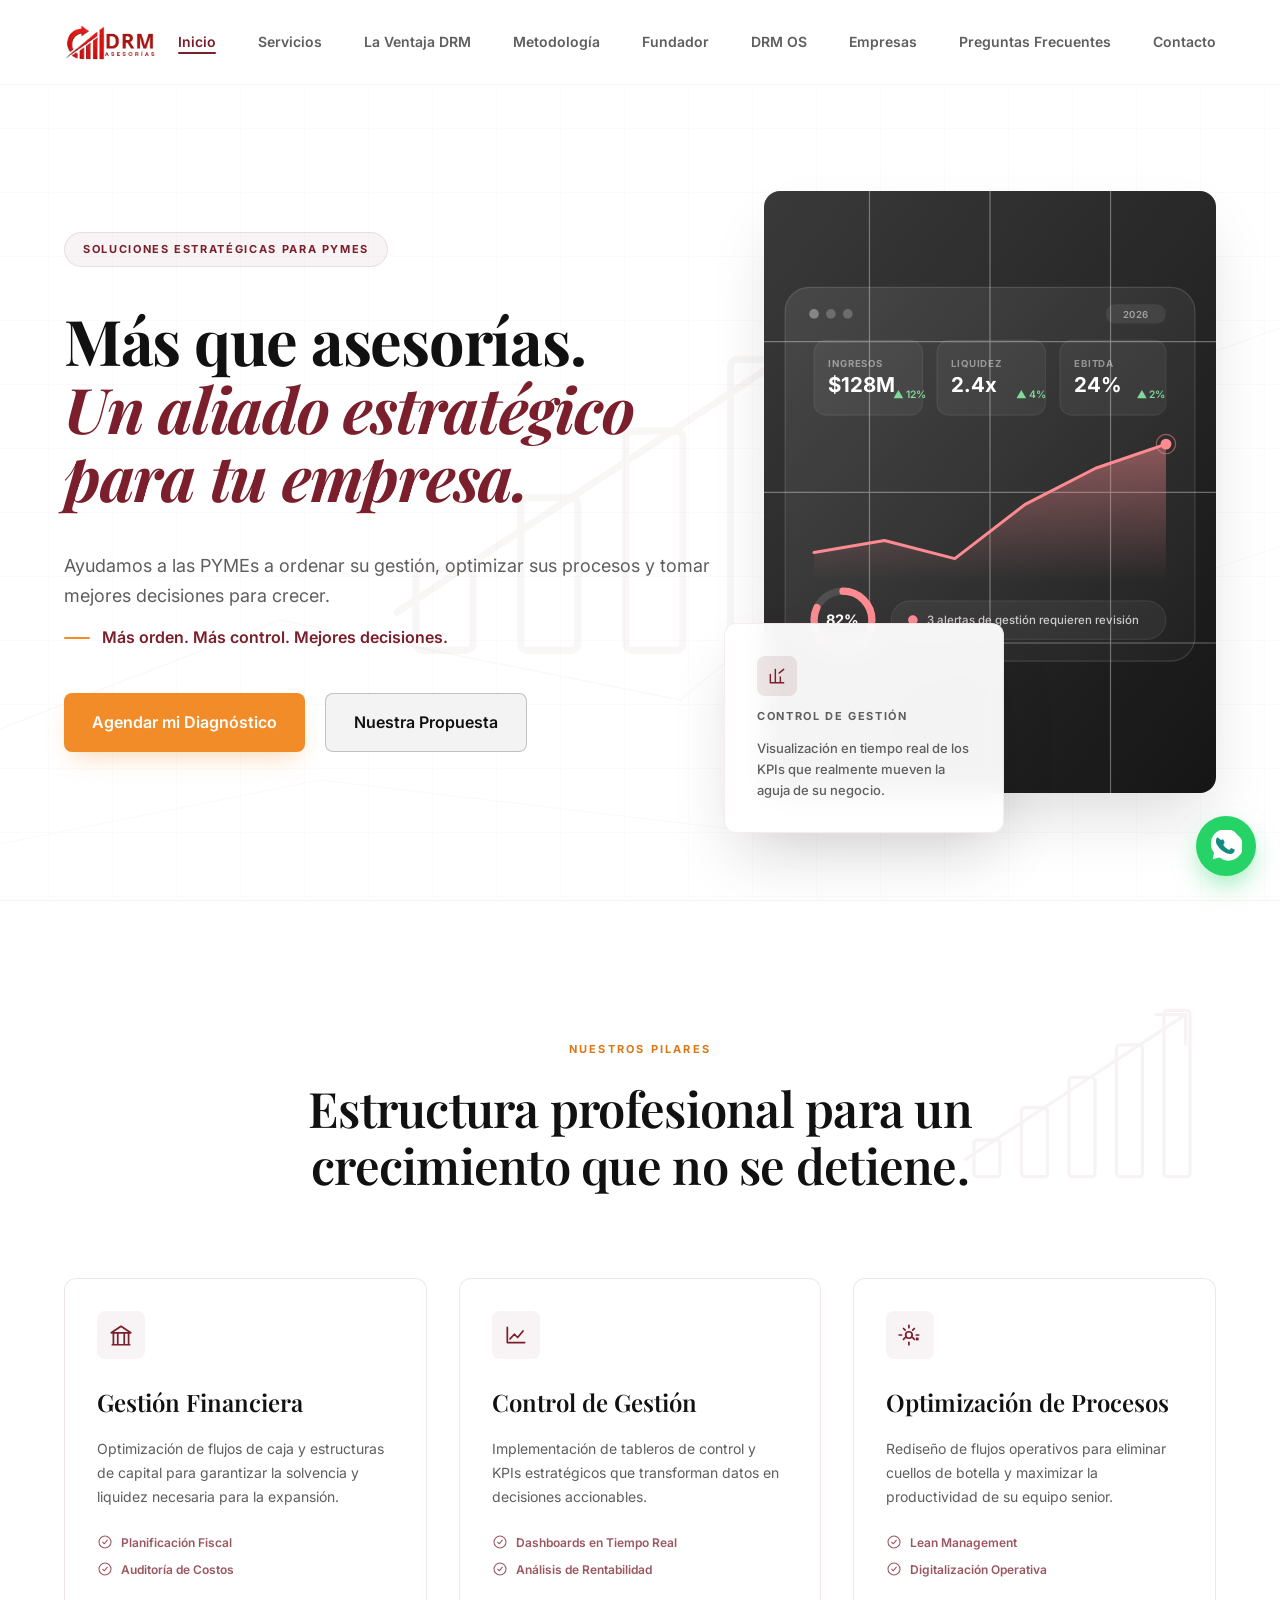
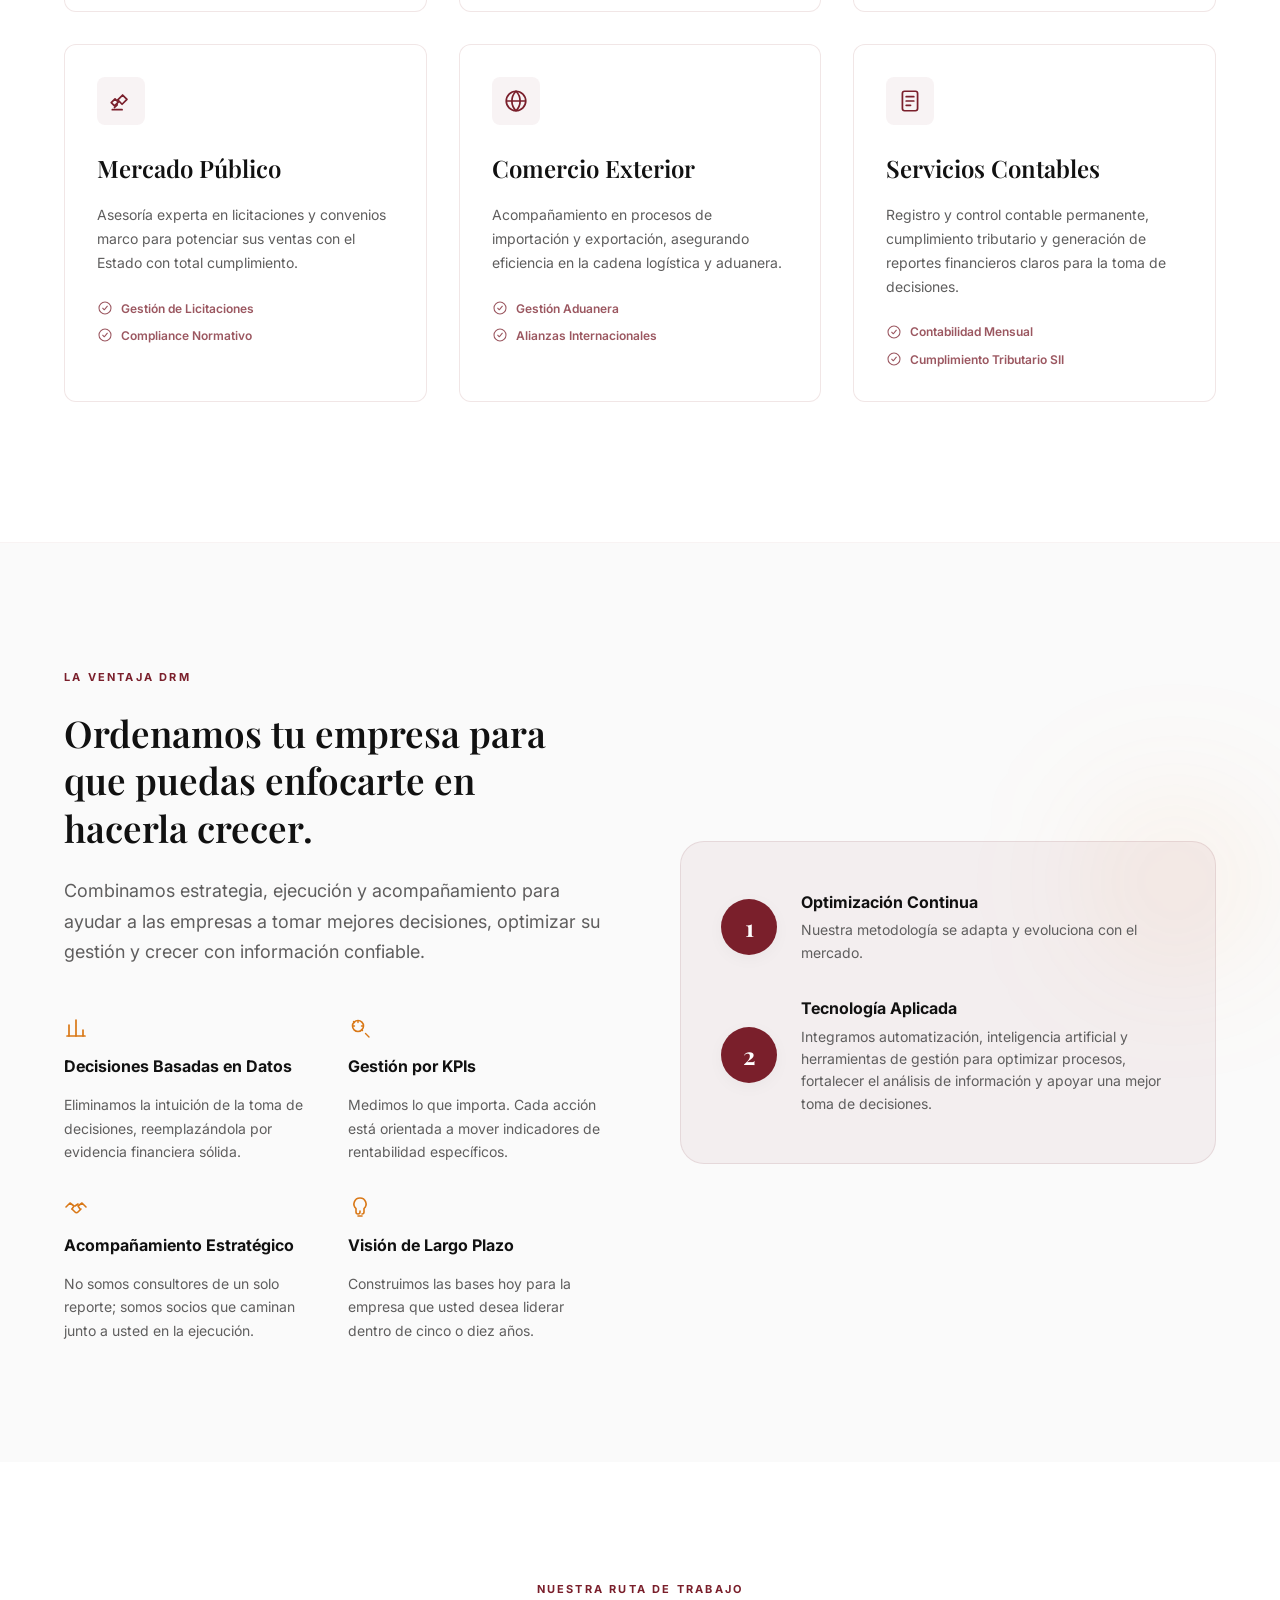
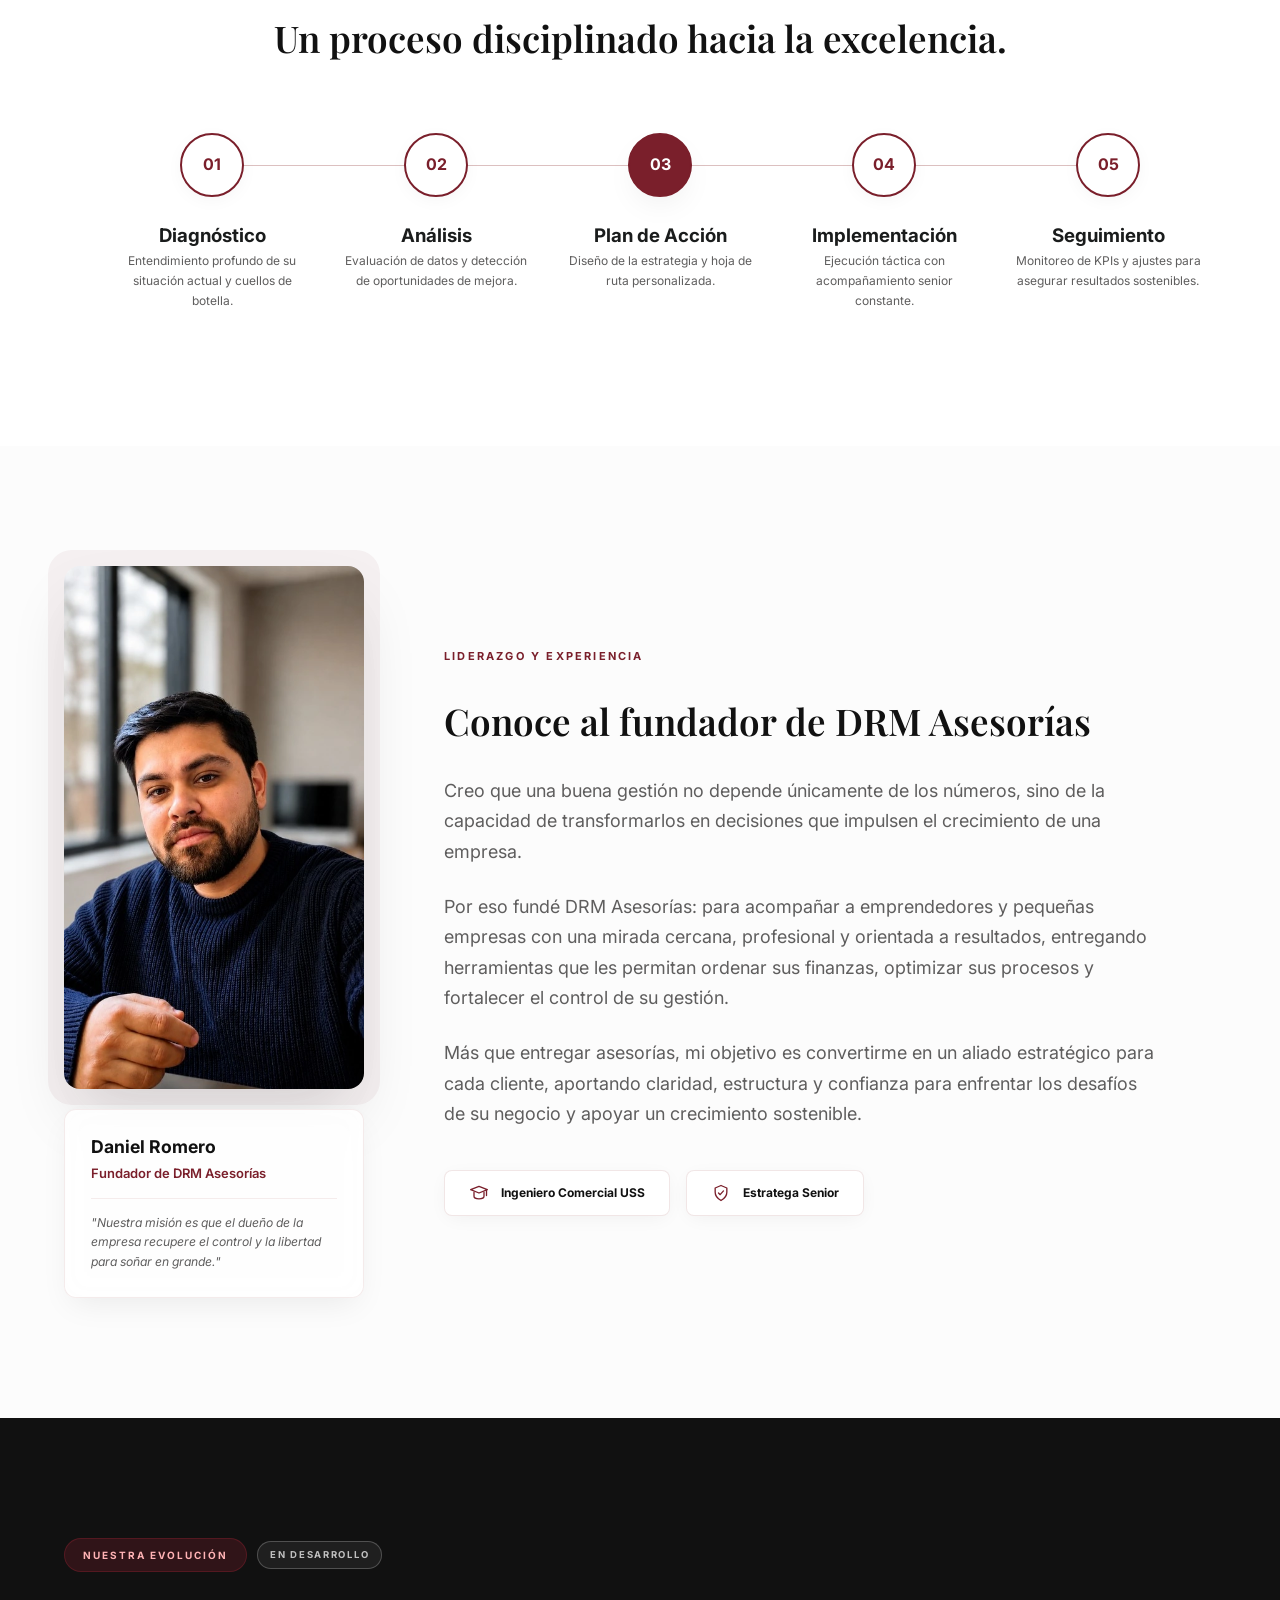
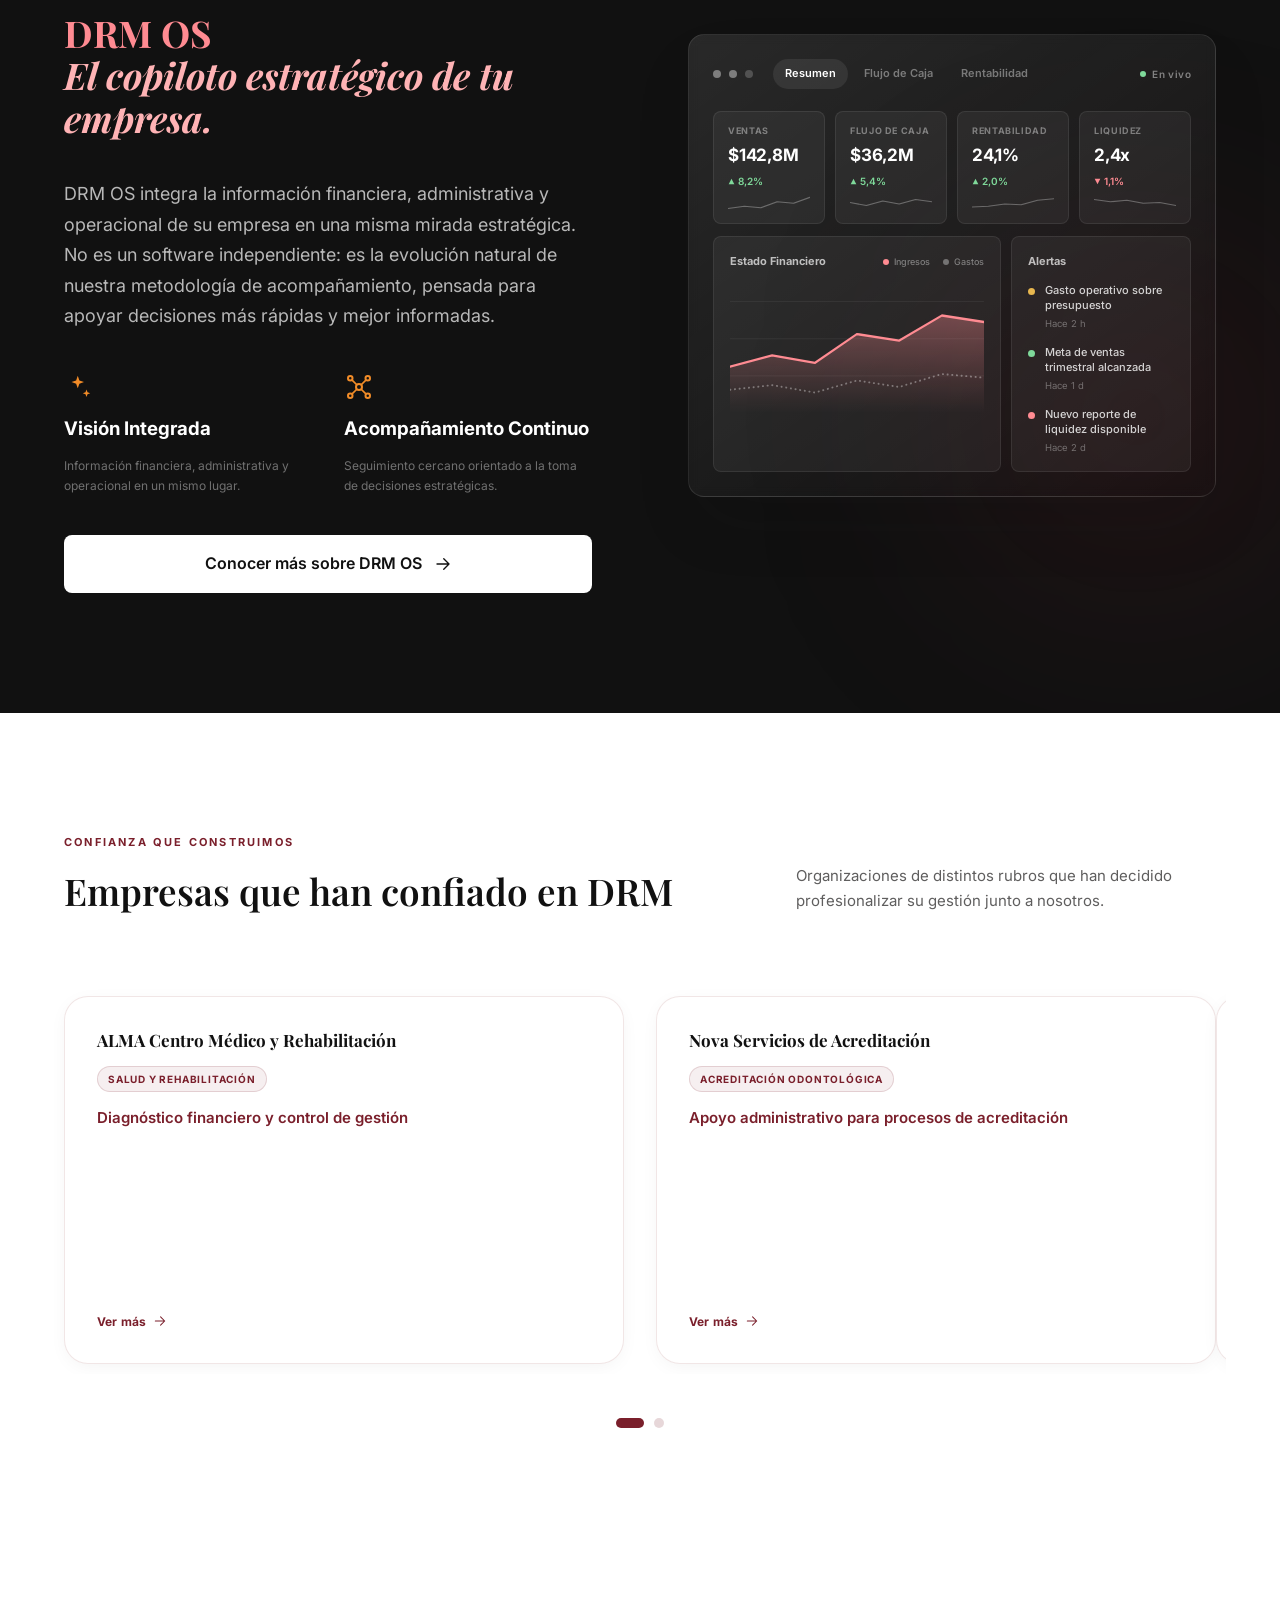
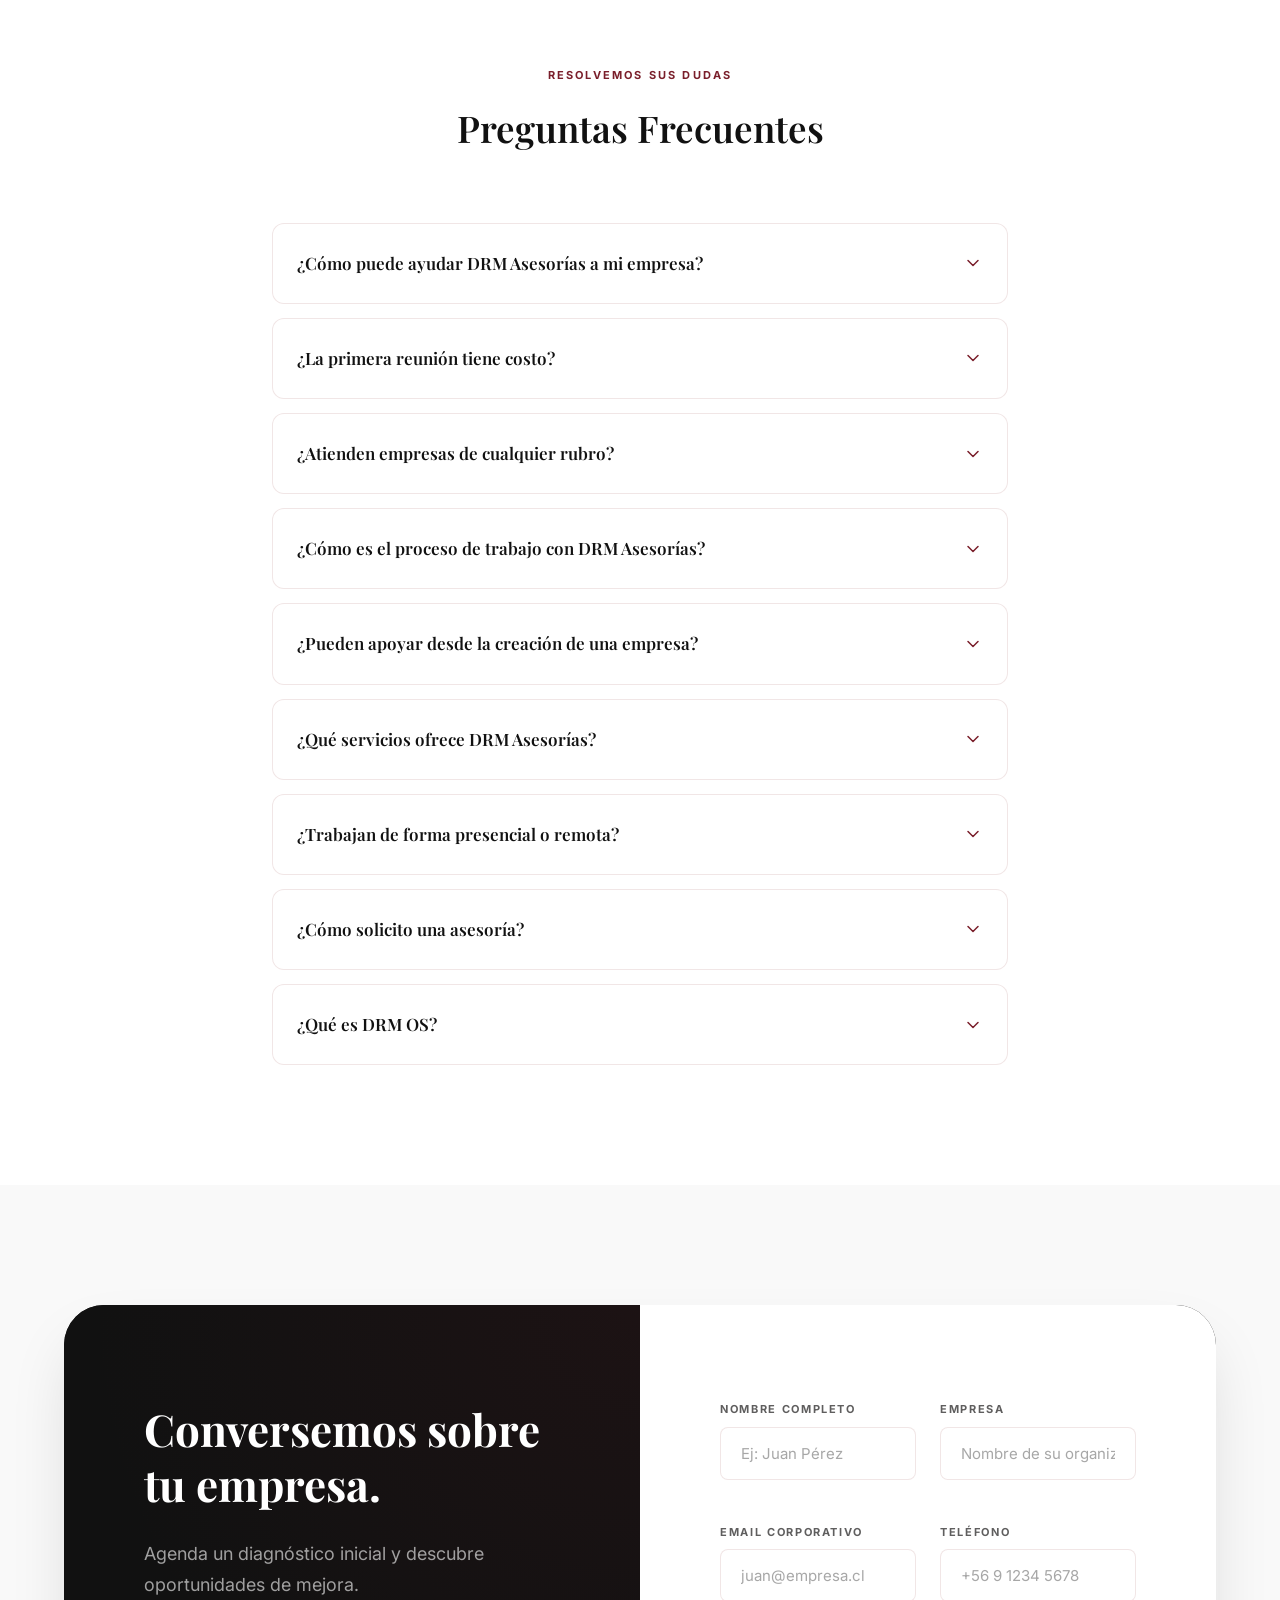
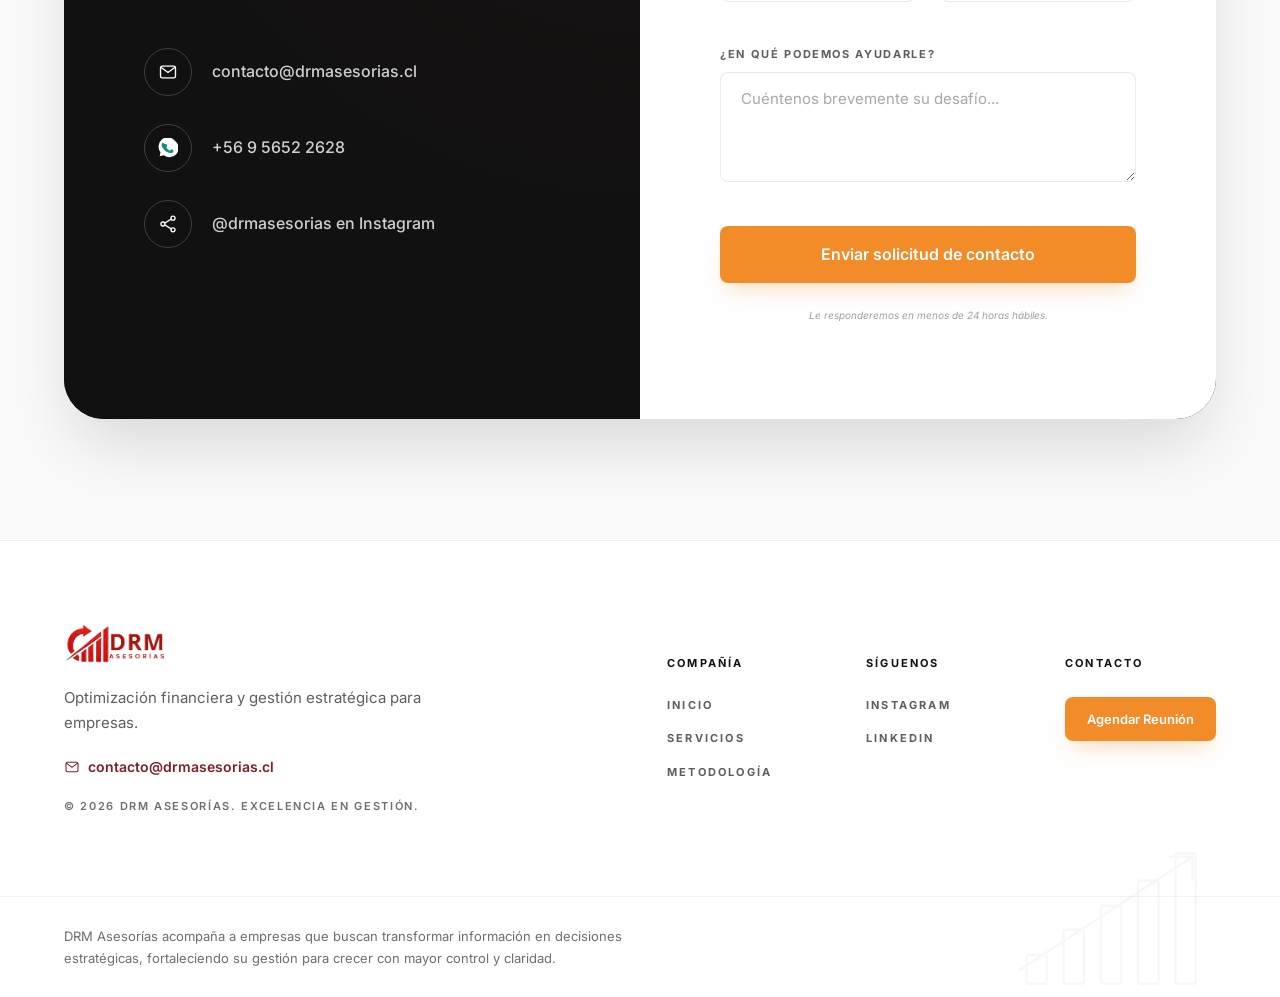
==== commit e7618be8: "Add files via upload" ====
--- a/index.html
+++ b/index.html
@@ -97,7 +97,7 @@
   },
   "sameAs": [
     "https://www.instagram.com/drmasesorias",
-    "https://www.linkedin.com/company/drm-asesorias"
+    "https://www.linkedin.com/company/135296197"
   ]
 }
 </script>
@@ -369,21 +369,26 @@
       <path d="M0,860 L400,780 L820,830 L1200,600 L1440,520" fill="none" stroke="currentColor" stroke-width="1"/>
     </svg>
 
-    <svg class="hero-watermark" viewBox="0 0 200 200" aria-hidden="true">
-      <rect x="20" y="20" width="160" height="160" rx="24" fill="none" stroke="currentColor" stroke-width="1"/>
-      <rect x="50" y="50" width="100" height="100" rx="16" fill="none" stroke="currentColor" stroke-width="1"/>
-      <circle cx="100" cy="100" r="30" fill="none" stroke="currentColor" stroke-width="1"/>
+    <svg class="hero-watermark" viewBox="0 0 260 200" aria-hidden="true" fill="none" stroke="currentColor" stroke-width="3" stroke-linecap="round" stroke-linejoin="round">
+      <rect x="36" y="150" width="24" height="34" rx="3"/>
+      <rect x="80" y="120" width="24" height="64" rx="3"/>
+      <rect x="124" y="92" width="24" height="92" rx="3"/>
+      <rect x="168" y="62" width="24" height="122" rx="3"/>
+      <rect x="212" y="30" width="24" height="154" rx="3"/>
+      <path d="M28 168 L232 34"/>
+      <path d="M205 34 L232 34 L232 61"/>
     </svg>
 
     <div class="container hero-grid">
       <div class="hero-copy">
-        <span class="hero-badge">Acompañamiento Estratégico Senior</span>
+        <span class="hero-badge">Soluciones Estratégicas para PYMEs</span>
         <h1 class="hero-title" id="hero-title">
           Más que asesorías.<br><em>Un aliado estratégico para tu empresa.</em>
         </h1>
         <p class="hero-subtitle">
-          Impulsamos mejores decisiones para hacer crecer tu empresa, fortaleciendo su gestión con soluciones en finanzas, contabilidad, procesos y estrategia.
+          Ayudamos a las PYMEs a ordenar su gestión, optimizar sus procesos y tomar mejores decisiones para crecer.
         </p>
+        <p class="hero-tagline">Más orden. Más control. Mejores decisiones.</p>
         <div class="hero-actions">
           <a class="btn btn-primary" href="#contacto">Agendar mi Diagnóstico</a>
           <a class="btn btn-secondary" href="#servicios">Nuestra Propuesta</a>
@@ -559,7 +564,7 @@
       <div class="diff-grid">
         <div>
           <span class="eyebrow">La Ventaja DRM</span>
-          <h2 class="section-heading diff-heading" id="diff-title">¿Por qué las empresas eligen evolucionar con DRM Asesorías?</h2>
+          <h2 class="section-heading diff-heading" id="diff-title">Ordenamos tu empresa para que puedas enfocarte en hacerla crecer.</h2>
           <p class="diff-intro">Combinamos estrategia, ejecución y acompañamiento para ayudar a las empresas a tomar mejores decisiones, optimizar su gestión y crecer con información confiable.</p>
 
           <div class="diff-feature-grid">
@@ -695,7 +700,10 @@
   <section class="section drm-os reveal" id="drm-os" aria-labelledby="drmos-title">
     <div class="container drm-os-grid">
       <div class="drm-os-copy">
-        <span class="drm-os-tag">Nuestra Evolución</span>
+        <div class="drm-os-tagrow">
+          <span class="drm-os-tag">Nuestra Evolución</span>
+          <span class="drm-os-badge">En desarrollo</span>
+        </div>
         <h2 class="drm-os-title" id="drmos-title"><span class="drm-os-brand">DRM OS</span><br><em>El copiloto estratégico de tu empresa.</em></h2>
         <p>DRM OS integra la información financiera, administrativa y operacional de su empresa en una misma mirada estratégica. No es un software independiente: es la evolución natural de nuestra metodología de acompañamiento, pensada para apoyar decisiones más rápidas y mejor informadas.</p>
 
@@ -1082,8 +1090,8 @@
         <div class="contact-info">
           <div class="contact-info-glow" aria-hidden="true"></div>
           <div class="contact-info-content">
-            <h2 id="contacto-title">Hablemos de su próxima etapa de crecimiento.</h2>
-            <p>Inicie una conversación sin compromiso. Evaluaremos juntos si nuestra metodología es el motor que su empresa necesita hoy.</p>
+            <h2 id="contacto-title">Conversemos sobre tu empresa.</h2>
+            <p>Agenda un diagnóstico inicial y descubre oportunidades de mejora.</p>
 
             <div class="contact-channels">
               <a class="contact-channel" href="mailto:contacto@drmasesorias.cl">
@@ -1104,14 +1112,27 @@
 
         <div class="contact-form-wrap">
           <form class="contact-form" id="contact-form" novalidate
-                action="https://formsubmit.co/contacto@drmasesorias.cl" method="POST">
-            <!-- Configuración de FormSubmit: metadatos del envío -->
-            <input type="hidden" name="_subject" value="Nuevo contacto desde la web de DRM Asesorías">
-            <input type="hidden" name="_template" value="table">
-            <input type="hidden" name="_captcha" value="false">
-            <input type="hidden" name="_next" value="https://drmasesorias.cl/#contacto">
-
-            <!-- Honeypot anti-spam: campo señuelo, invisible para personas, visible para bots -->
+                action="https://api.web3forms.com/submit" method="POST">
+            <!-- ================== CONFIGURACIÓN DEL FORMULARIO (Web3Forms) ==================
+                 El formulario se envía con Web3Forms (https://web3forms.com), pensado para
+                 sitios estáticos. La "access_key" es PÚBLICA: es seguro dejarla en el HTML.
+
+                 PASO ÚNICO PARA DEJARLO OPERATIVO:
+                 1) Entra a https://web3forms.com
+                 2) Escribe el correo donde quieres RECIBIR los mensajes
+                    (contacto@drmasesorias.cl) y pulsa "Create Access Key".
+                 3) Revisa ese correo, confirma, y copia la Access Key que te entregan.
+                 4) Pega esa clave abajo, reemplazando PEGA_AQUI_TU_ACCESS_KEY_DE_WEB3FORMS.
+                 (No hace falta nada más: sin backend, sin cuenta de pago.) -->
+            <input type="hidden" name="access_key" value="value="225dea0e-f428-49dd-90d1-0761ad91be64"">
+            <input type="hidden" name="subject" value="Nuevo contacto desde la web de DRM Asesorías">
+            <input type="hidden" name="from_name" value="Web DRM Asesorías">
+            <input type="hidden" name="redirect" value="https://drmasesorias.cl/#contacto">
+
+            <!-- Honeypot nativo de Web3Forms (anti-spam del lado del servidor) -->
+            <input type="checkbox" name="botcheck" tabindex="-1" autocomplete="off" aria-hidden="true" style="display:none !important;">
+
+            <!-- Honeypot adicional: campo señuelo, invisible para personas, visible para bots -->
             <div class="hp-field" aria-hidden="true">
               <label for="_honeypot">No completar este campo</label>
               <input type="text" id="_honeypot" name="_honeypot" tabindex="-1" autocomplete="off">
@@ -1129,10 +1150,17 @@
               </div>
             </div>
 
-            <div class="form-field">
-              <label for="email">Email Corporativo</label>
-              <input type="email" id="email" name="email" placeholder="juan@empresa.cl" autocomplete="email" required aria-describedby="email-error">
-              <span class="form-error" id="email-error" role="alert"></span>
+            <div class="form-row">
+              <div class="form-field">
+                <label for="email">Email Corporativo</label>
+                <input type="email" id="email" name="email" placeholder="juan@empresa.cl" autocomplete="email" required aria-describedby="email-error">
+                <span class="form-error" id="email-error" role="alert"></span>
+              </div>
+              <div class="form-field">
+                <label for="phone">Teléfono</label>
+                <input type="tel" id="phone" name="phone" placeholder="+56 9 1234 5678" autocomplete="tel" required aria-describedby="phone-error">
+                <span class="form-error" id="phone-error" role="alert"></span>
+              </div>
             </div>
 
             <div class="form-field">
@@ -1190,8 +1218,7 @@
       <div class="footer-col">
         <span class="heading">Síguenos</span>
         <a href="https://www.instagram.com/drmasesorias" target="_blank" rel="noopener noreferrer">Instagram</a>
-        <!-- NOTA: reemplazar por la URL definitiva de LinkedIn de la compañía -->
-        <a href="https://www.linkedin.com/company/drm-asesorias" target="_blank" rel="noopener noreferrer">LinkedIn</a>
+        <a href="https://www.linkedin.com/company/135296197" target="_blank" rel="noopener noreferrer">LinkedIn</a>
       </div>
       <div class="footer-col footer-col--cta">
         <span class="heading">Contacto</span>
--- a/css/styles.css
+++ b/css/styles.css
@@ -575,7 +575,7 @@
   z-index: 0;
   opacity: 0.035;
   pointer-events: none;
-  color: var(--color-deep-black);
+  color: var(--color-primary);
 }
 
 .hero-grid {
@@ -643,11 +643,49 @@
   line-height: 1.65;
 }
 
+/* Línea de posicionamiento: complementa al texto descriptivo sin competir con
+   el título (menor tamaño, sans-serif, con un acento breve). Se acerca al
+   subtítulo para leerse como una misma unidad. */
+.hero-tagline {
+  align-self: flex-start;
+  margin-top: -24px;
+  display: inline-flex;
+  align-items: center;
+  gap: 12px;
+  font-size: var(--fs-body-md);
+  font-weight: 600;
+  color: var(--color-primary);
+  line-height: 1.4;
+}
+
+.hero-tagline::before {
+  content: "";
+  flex-shrink: 0;
+  width: 26px;
+  height: 2px;
+  border-radius: 2px;
+  background-color: var(--color-cta-orange);
+}
+
 .hero-actions {
   display: flex;
   flex-wrap: wrap;
   gap: 20px;
   padding-top: 4px;
+}
+
+/* Botón secundario del Hero: más presencia frente al fondo claro (borde más
+   definido + superficie neutra sutil), manteniéndolo por debajo del CTA
+   naranja. Se limita al Hero para no alterar otros botones secundarios. */
+.hero-actions .btn-secondary {
+  background-color: var(--color-surface-container-low);
+  border-color: rgba(17, 17, 17, 0.22);
+  color: var(--color-deep-black);
+}
+
+.hero-actions .btn-secondary:hover {
+  background-color: var(--color-surface-container);
+  border-color: rgba(17, 17, 17, 0.4);
 }
 
 .hero-visual {
@@ -780,8 +818,24 @@
   }
 }
 
+/* Aparición de las tarjetas de Servicios al llegar a la sección durante el
+   scroll: fade-up sutil y escalonado. Keyframe propio (no comparte el de las
+   tarjetas de Empresas) para tunearlo sin afectar otras secciones.
+   Solo anima opacity y transform (buen rendimiento) y respeta
+   prefers-reduced-motion vía la regla global (animation-duration ~0). */
+@keyframes pillar-rise {
+  from {
+    opacity: 0;
+    transform: translateY(24px);
+  }
+  to {
+    opacity: 1;
+    transform: translateY(0);
+  }
+}
+
 .reveal.is-visible .pillar-card {
-  animation: card-stagger-in 560ms var(--ease-premium) both;
+  animation: pillar-rise 640ms var(--ease-premium) both;
 }
 
 .reveal.is-visible .pillar-card:nth-child(1) { animation-delay: 0ms; }
@@ -1351,11 +1405,36 @@
   text-transform: uppercase;
 }
 
+/* Fila que agrupa la etiqueta con el badge discreto "En desarrollo". */
+.drm-os-tagrow {
+  display: flex;
+  align-items: center;
+  align-self: flex-start;
+  flex-wrap: wrap;
+  gap: 10px;
+}
+
+/* Badge discreto: comunica que DRM OS es parte de la visión, aún no el
+   servicio principal. Tono apagado para no restar peso al negocio actual. */
+.drm-os-badge {
+  display: inline-flex;
+  align-items: center;
+  padding: 5px 12px;
+  border-radius: var(--radius-full);
+  background-color: rgba(255, 255, 255, 0.06);
+  border: 1px solid rgba(255, 255, 255, 0.22);
+  color: rgba(255, 255, 255, 0.72);
+  font-size: 9.5px;
+  font-weight: 700;
+  letter-spacing: 0.18em;
+  text-transform: uppercase;
+}
+
 .drm-os-title {
   font-family: var(--font-display);
-  font-size: var(--fs-display-lg);
+  font-size: var(--fs-headline-md);
   font-weight: 700;
-  line-height: 1.1;
+  line-height: 1.15;
 }
 
 .drm-os-brand {
@@ -1821,10 +1900,18 @@
   transform-style: preserve-3d;
 }
 
-.case-card--client:hover .case-flip-inner,
 .case-card--client:focus-visible .case-flip-inner,
 .case-card--client.is-flipped .case-flip-inner {
   transform: rotateY(180deg);
+}
+
+/* El giro por hover solo aplica a punteros de precisión (mouse). En pantallas
+   táctiles el "hover pegajoso" mantenía la tarjeta girada tras un toque, por lo
+   que en táctil el giro lo controla exclusivamente .is-flipped (toggle por JS). */
+@media (hover: hover) and (pointer: fine) {
+  .case-card--client:hover .case-flip-inner {
+    transform: rotateY(180deg);
+  }
 }
 
 .case-flip-front,
@@ -1845,12 +1932,20 @@
   transition: border-color 420ms var(--ease-premium), box-shadow 420ms var(--ease-premium);
 }
 
-.case-card--client:hover .case-flip-front,
-.case-card--client:hover .case-flip-back,
+.case-card--client:focus-visible .case-flip-front,
+.case-card--client:focus-visible .case-flip-back,
 .case-card--client.is-flipped .case-flip-front,
 .case-card--client.is-flipped .case-flip-back {
   border-color: rgba(122, 31, 43, 0.4);
   box-shadow: var(--shadow-ambient-md);
+}
+
+@media (hover: hover) and (pointer: fine) {
+  .case-card--client:hover .case-flip-front,
+  .case-card--client:hover .case-flip-back {
+    border-color: rgba(122, 31, 43, 0.4);
+    box-shadow: var(--shadow-ambient-md);
+  }
 }
 
 .case-flip-front {
@@ -1880,9 +1975,15 @@
   transition: transform 320ms var(--ease-premium);
 }
 
-.case-card--client:hover .case-flip-hint svg,
+.case-card--client:focus-visible .case-flip-hint svg,
 .case-card--client.is-flipped .case-flip-hint svg {
   transform: translateX(3px);
+}
+
+@media (hover: hover) and (pointer: fine) {
+  .case-card--client:hover .case-flip-hint svg {
+    transform: translateX(3px);
+  }
 }
 
 .case-flip-back-title {
@@ -2014,6 +2115,7 @@
   gap: 0;
   transition: transform 640ms var(--ease-premium);
   will-change: transform;
+  touch-action: pan-y;
 }
 
 .cases-carousel.is-ready .cases-slide {
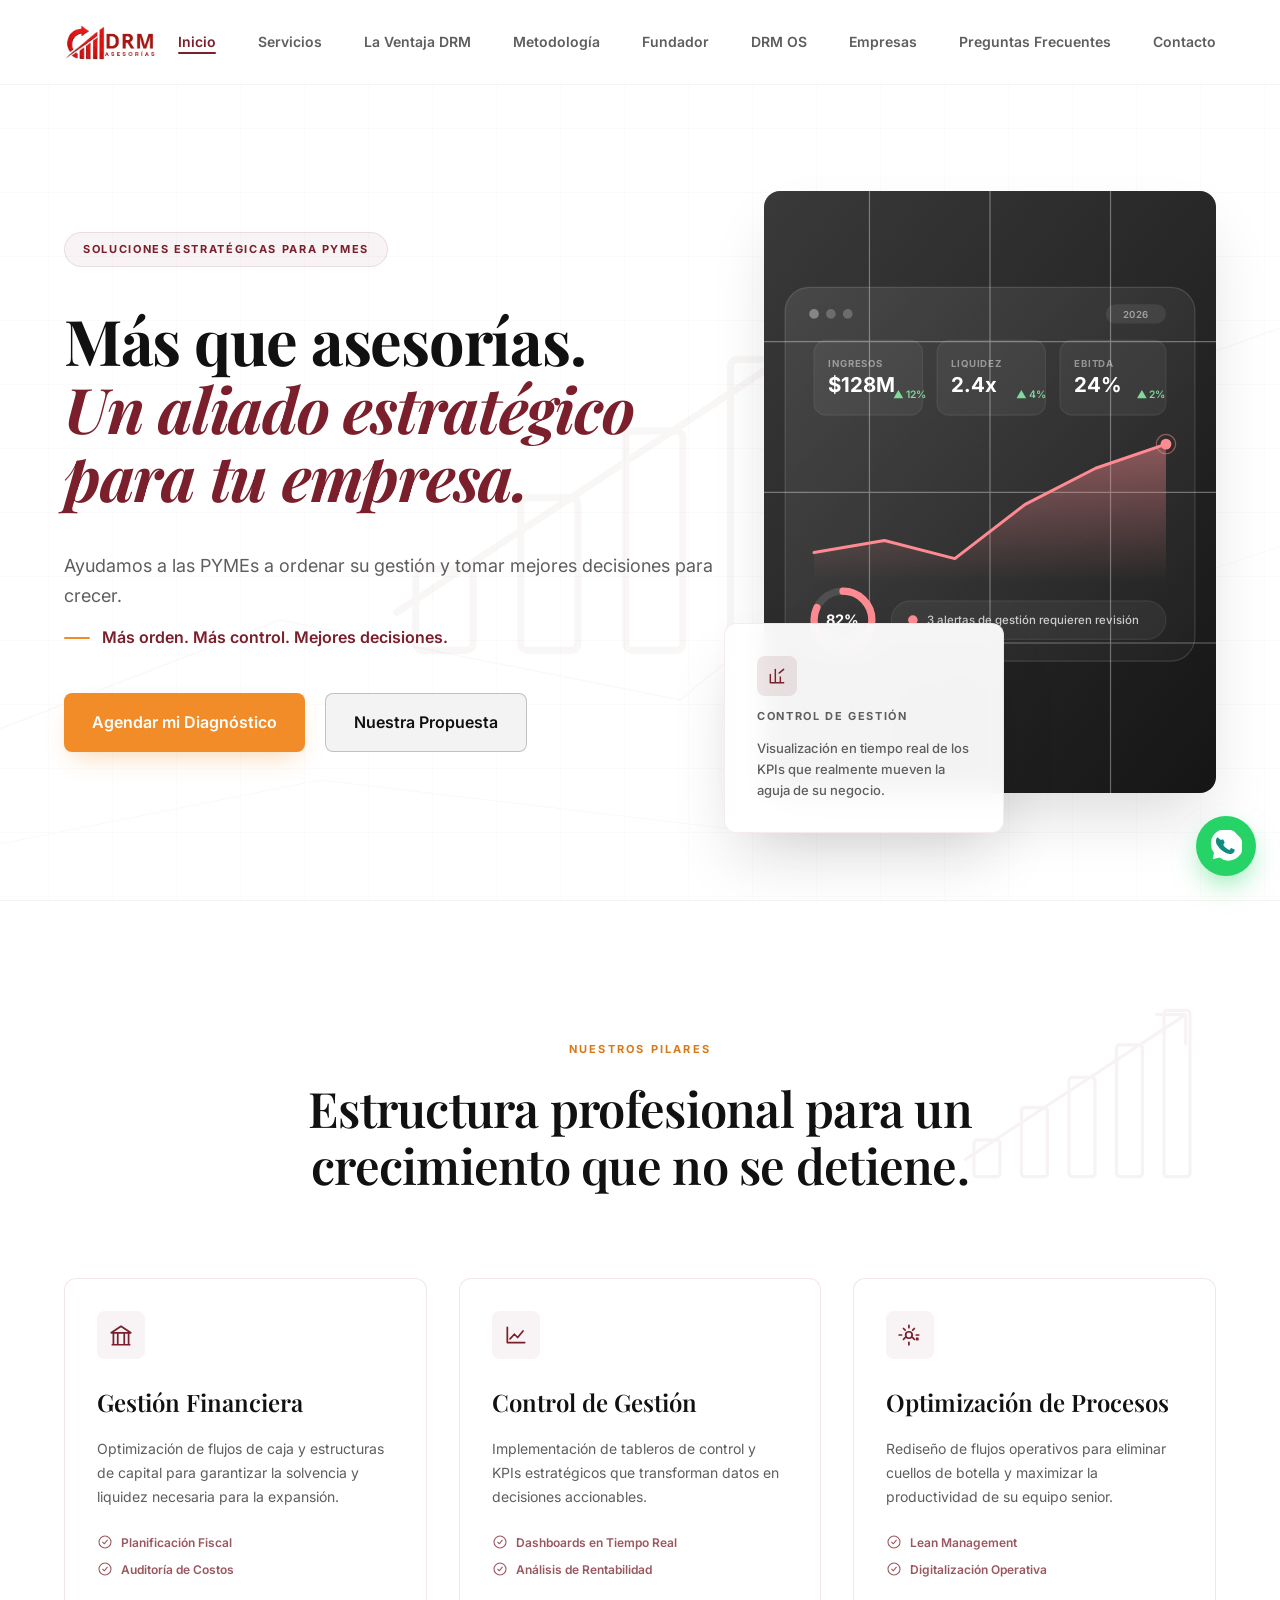
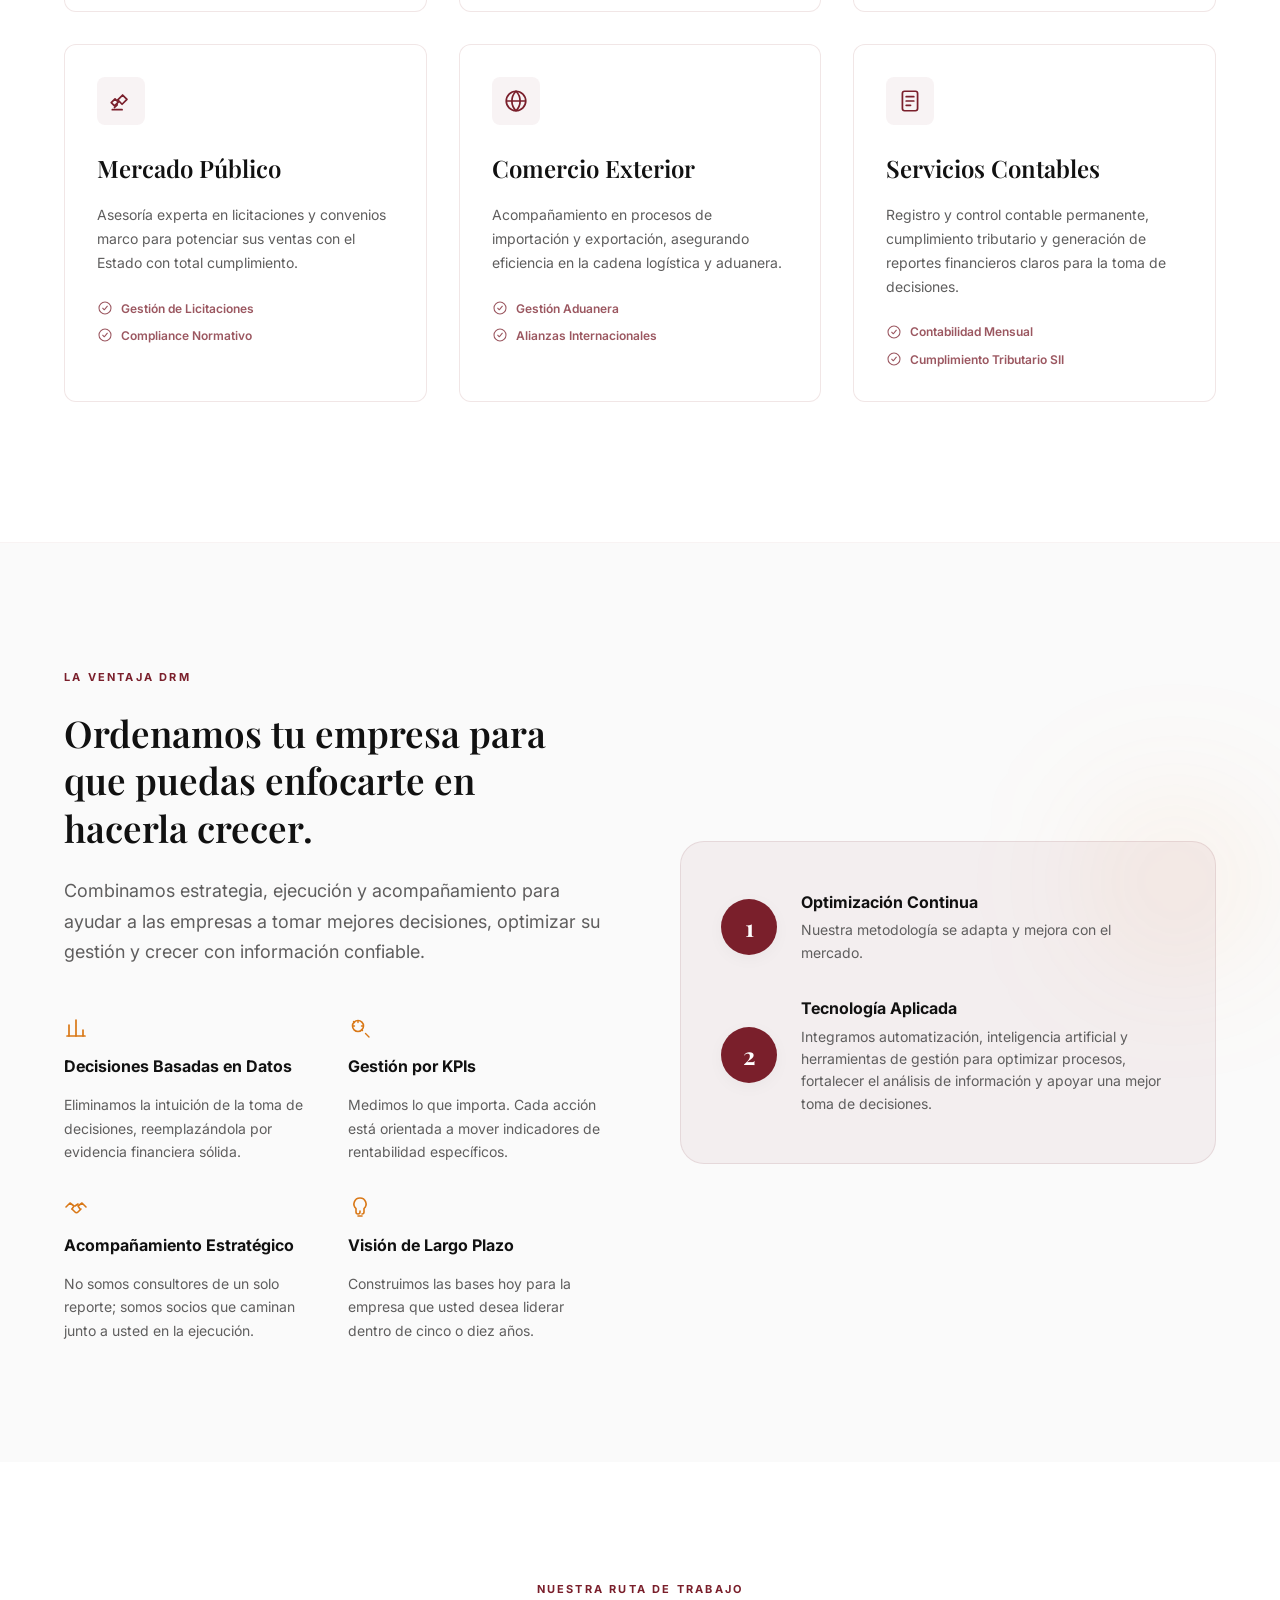
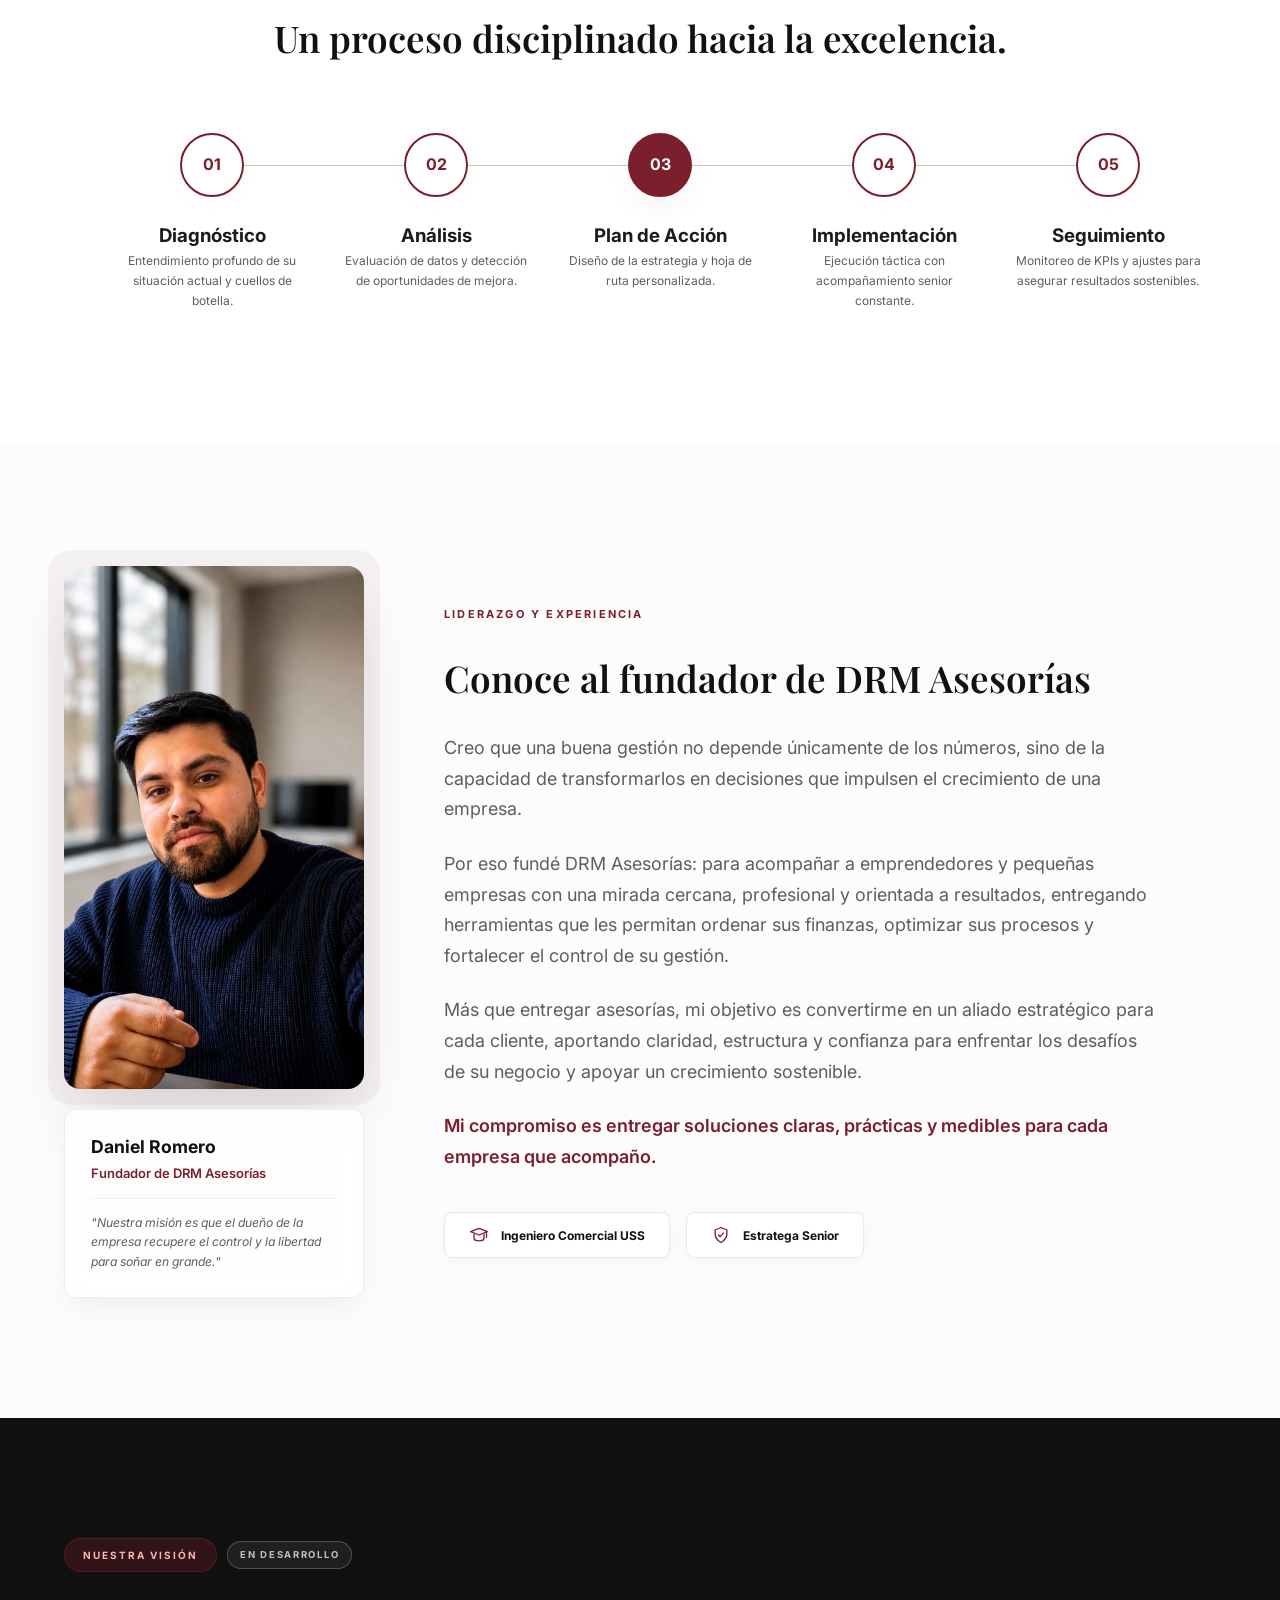
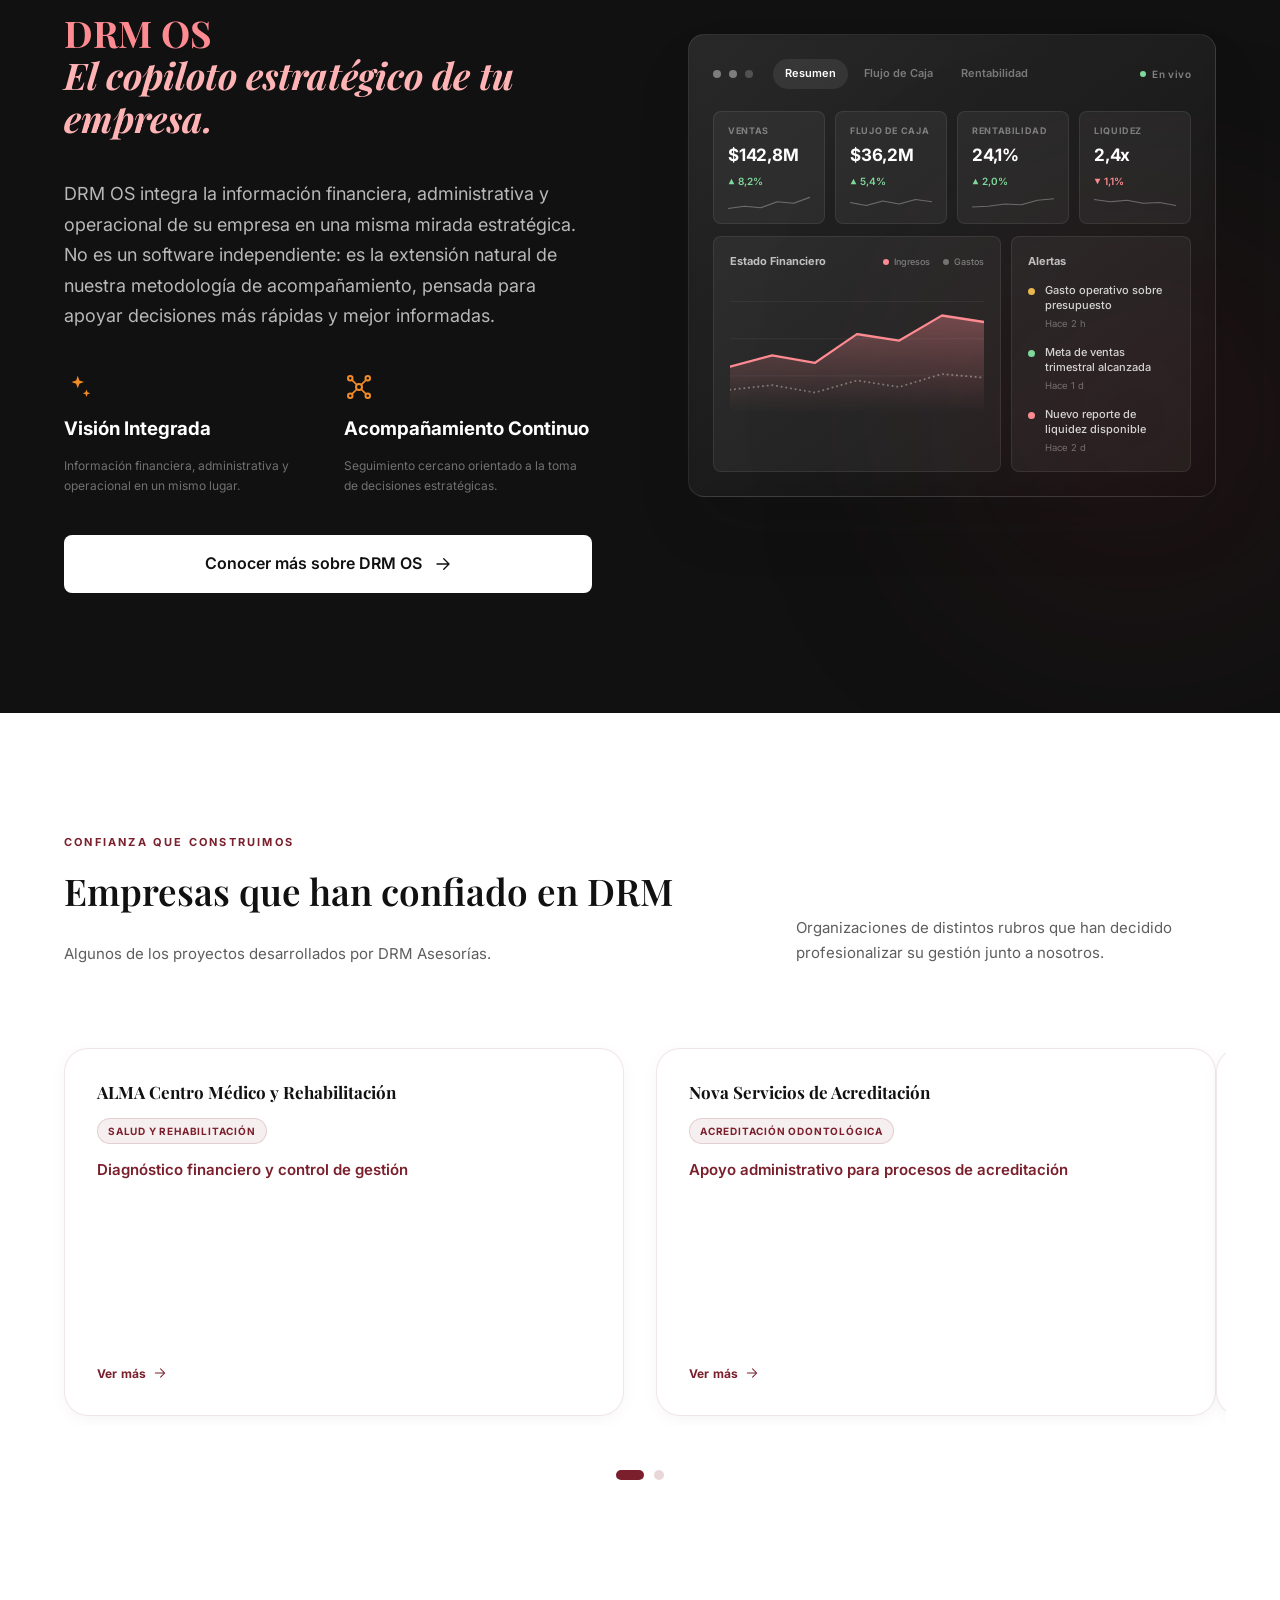
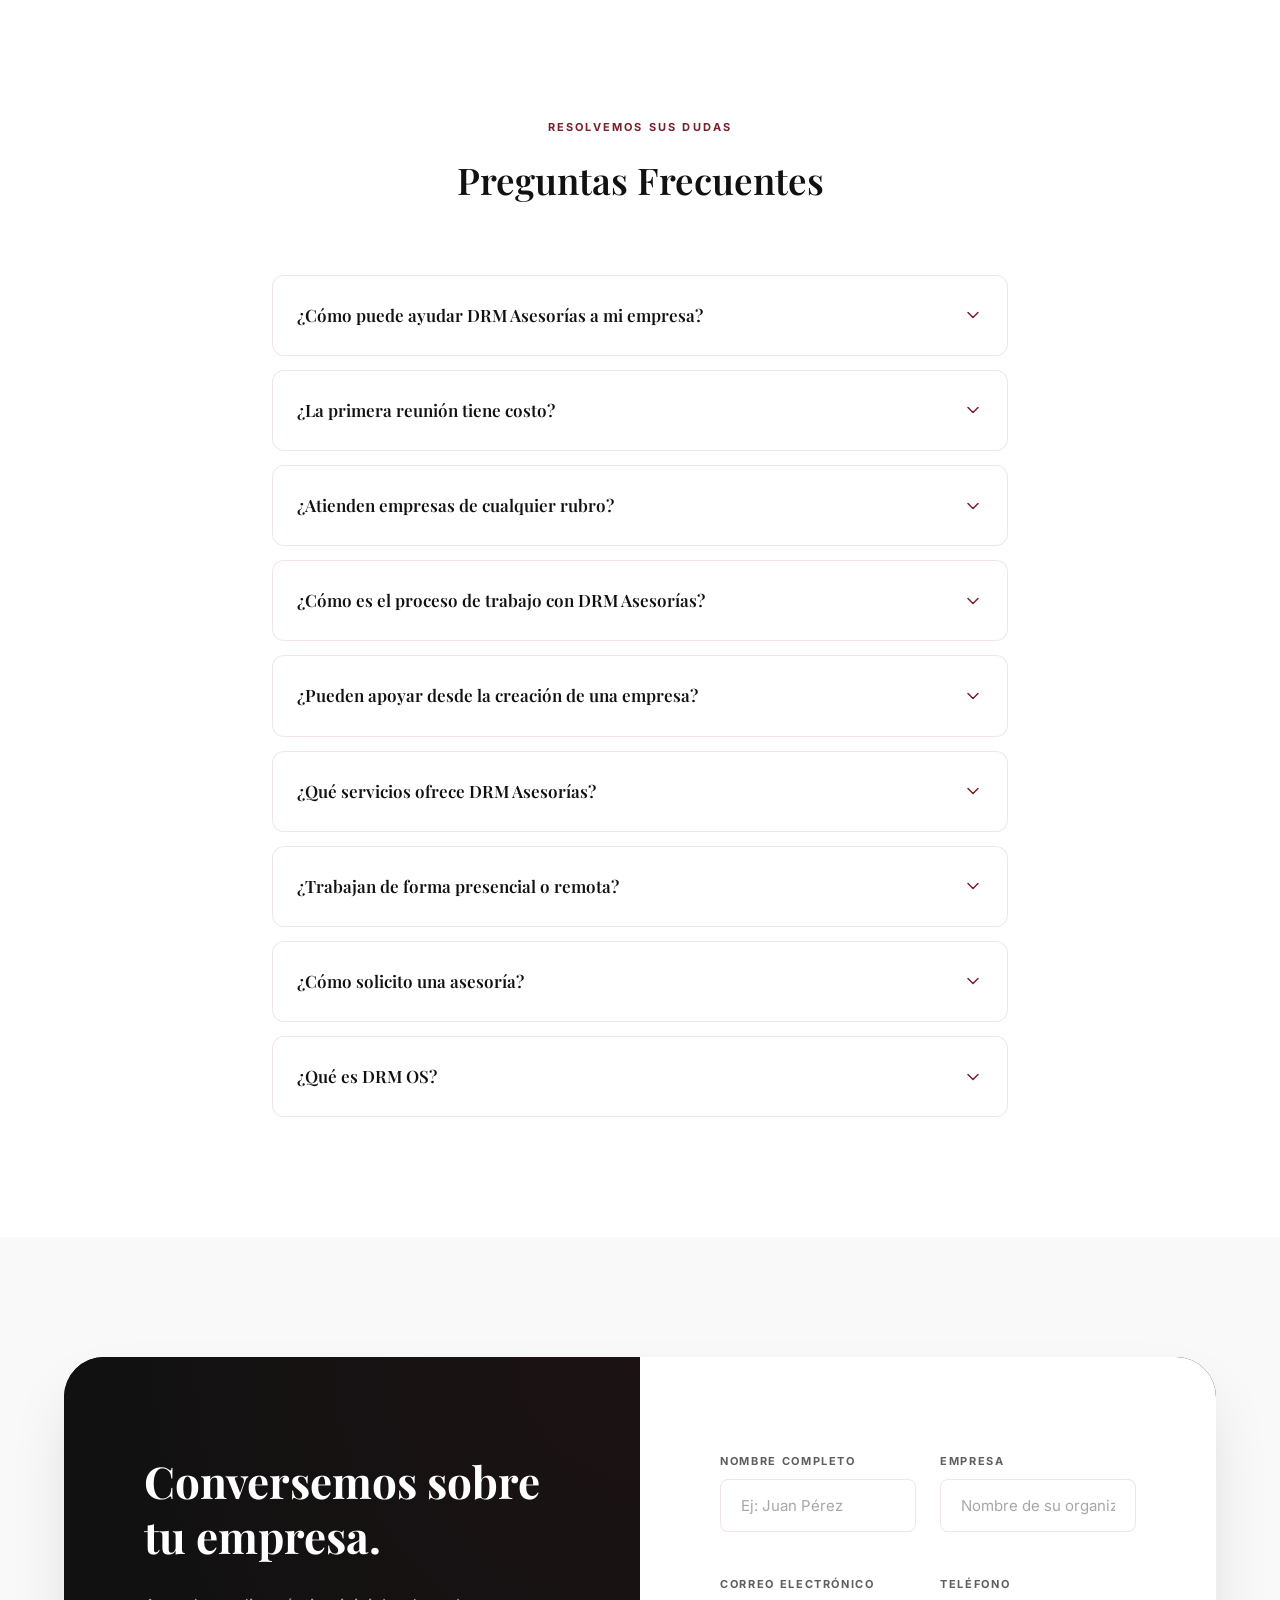
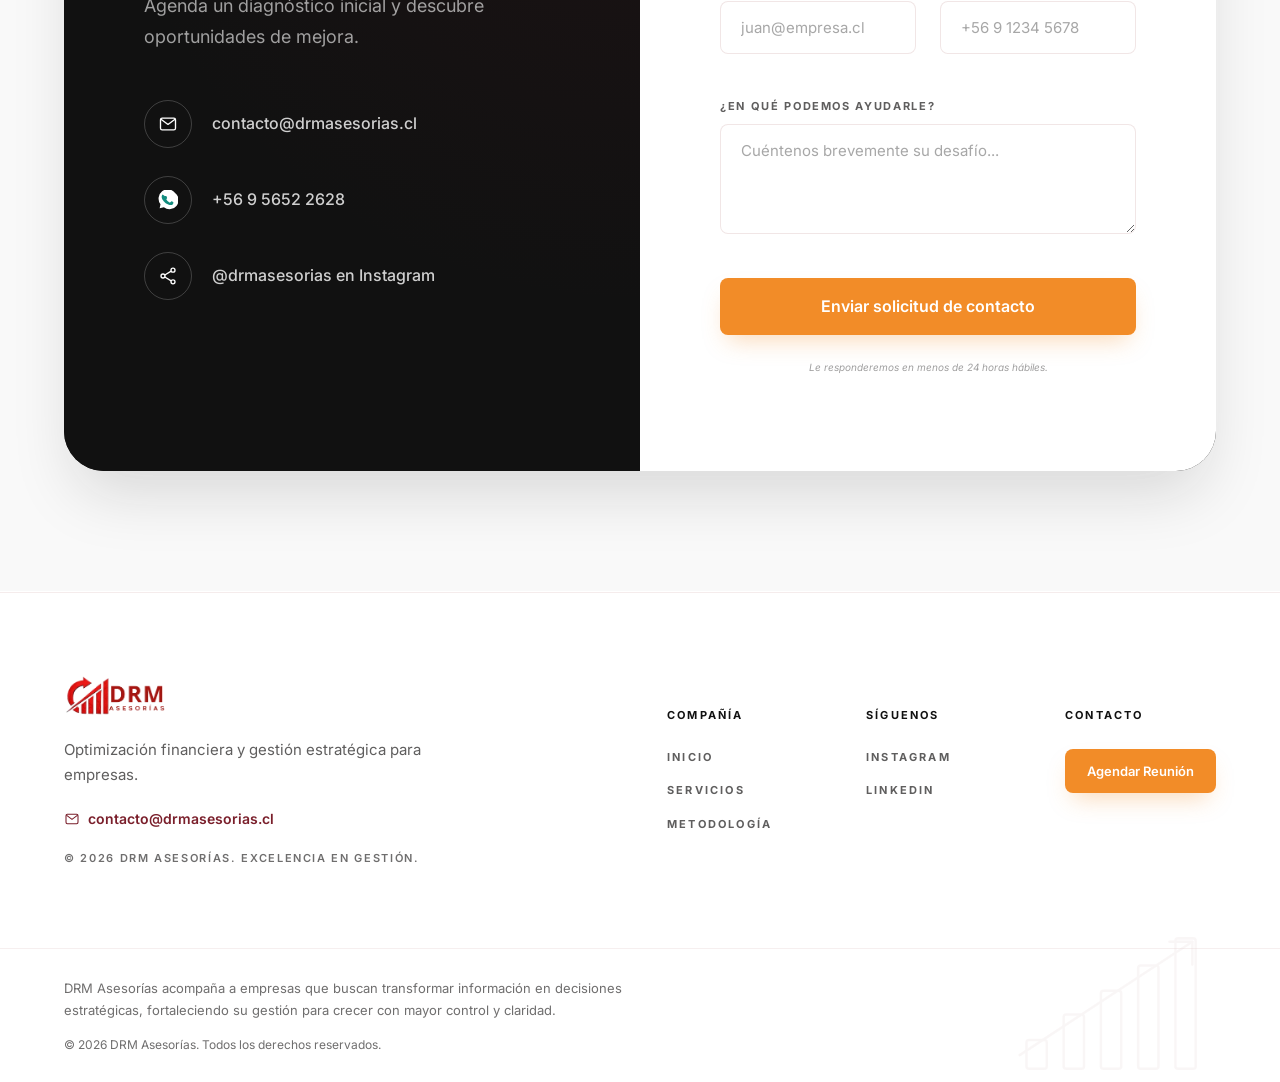
==== commit 39ce4666: "Add files via upload" ====
--- a/index.html
+++ b/index.html
@@ -386,7 +386,7 @@
           Más que asesorías.<br><em>Un aliado estratégico para tu empresa.</em>
         </h1>
         <p class="hero-subtitle">
-          Ayudamos a las PYMEs a ordenar su gestión, optimizar sus procesos y tomar mejores decisiones para crecer.
+          Ayudamos a las PYMEs a ordenar su gestión y tomar mejores decisiones para crecer.
         </p>
         <p class="hero-tagline">Más orden. Más control. Mejores decisiones.</p>
         <div class="hero-actions">
@@ -597,7 +597,7 @@
               <div class="diff-step-num" aria-hidden="true">1</div>
               <div>
                 <h4>Optimización Continua</h4>
-                <p>Nuestra metodología se adapta y evoluciona con el mercado.</p>
+                <p>Nuestra metodología se adapta y mejora con el mercado.</p>
               </div>
             </div>
             <div class="diff-step">
@@ -680,6 +680,7 @@
             <p>Creo que una buena gestión no depende únicamente de los números, sino de la capacidad de transformarlos en decisiones que impulsen el crecimiento de una empresa.</p>
             <p>Por eso fundé DRM Asesorías: para acompañar a emprendedores y pequeñas empresas con una mirada cercana, profesional y orientada a resultados, entregando herramientas que les permitan ordenar sus finanzas, optimizar sus procesos y fortalecer el control de su gestión.</p>
             <p>Más que entregar asesorías, mi objetivo es convertirme en un aliado estratégico para cada cliente, aportando claridad, estructura y confianza para enfrentar los desafíos de su negocio y apoyar un crecimiento sostenible.</p>
+            <p class="founder-commitment">Mi compromiso es entregar soluciones claras, prácticas y medibles para cada empresa que acompaño.</p>
           </div>
           <div class="founder-badges">
             <div class="founder-badge">
@@ -701,11 +702,11 @@
     <div class="container drm-os-grid">
       <div class="drm-os-copy">
         <div class="drm-os-tagrow">
-          <span class="drm-os-tag">Nuestra Evolución</span>
+          <span class="drm-os-tag">Nuestra Visión</span>
           <span class="drm-os-badge">En desarrollo</span>
         </div>
         <h2 class="drm-os-title" id="drmos-title"><span class="drm-os-brand">DRM OS</span><br><em>El copiloto estratégico de tu empresa.</em></h2>
-        <p>DRM OS integra la información financiera, administrativa y operacional de su empresa en una misma mirada estratégica. No es un software independiente: es la evolución natural de nuestra metodología de acompañamiento, pensada para apoyar decisiones más rápidas y mejor informadas.</p>
+        <p>DRM OS integra la información financiera, administrativa y operacional de su empresa en una misma mirada estratégica. No es un software independiente: es la extensión natural de nuestra metodología de acompañamiento, pensada para apoyar decisiones más rápidas y mejor informadas.</p>
 
         <div class="drm-os-feature-grid">
           <div class="drm-os-feature">
@@ -837,6 +838,7 @@
         <div class="lead">
           <span class="eyebrow">Confianza que Construimos</span>
           <h2 class="section-heading" id="casos-title">Empresas que han confiado en DRM</h2>
+          <p class="cases-subline">Algunos de los proyectos desarrollados por DRM Asesorías.</p>
         </div>
         <p class="note">Organizaciones de distintos rubros que han decidido profesionalizar su gestión junto a nosotros.</p>
       </div>
@@ -1124,7 +1126,7 @@
                  3) Revisa ese correo, confirma, y copia la Access Key que te entregan.
                  4) Pega esa clave abajo, reemplazando PEGA_AQUI_TU_ACCESS_KEY_DE_WEB3FORMS.
                  (No hace falta nada más: sin backend, sin cuenta de pago.) -->
-            <input type="hidden" name="access_key" value="value="225dea0e-f428-49dd-90d1-0761ad91be64"">
+            <input type="hidden" name="access_key" value="PEGA_AQUI_TU_ACCESS_KEY_DE_WEB3FORMS">
             <input type="hidden" name="subject" value="Nuevo contacto desde la web de DRM Asesorías">
             <input type="hidden" name="from_name" value="Web DRM Asesorías">
             <input type="hidden" name="redirect" value="https://drmasesorias.cl/#contacto">
@@ -1152,7 +1154,7 @@
 
             <div class="form-row">
               <div class="form-field">
-                <label for="email">Email Corporativo</label>
+                <label for="email">Correo electrónico</label>
                 <input type="email" id="email" name="email" placeholder="juan@empresa.cl" autocomplete="email" required aria-describedby="email-error">
                 <span class="form-error" id="email-error" role="alert"></span>
               </div>
@@ -1229,6 +1231,7 @@
 
   <div class="container footer-bottom">
     <p class="footer-closing">DRM Asesorías acompaña a empresas que buscan transformar información en decisiones estratégicas, fortaleciendo su gestión para crecer con mayor control y claridad.</p>
+    <p class="footer-legal">© 2026 DRM Asesorías. Todos los derechos reservados.</p>
   </div>
 </footer>
 
--- a/css/styles.css
+++ b/css/styles.css
@@ -1328,6 +1328,12 @@
   line-height: 1.7;
 }
 
+/* Frase de cierre que refuerza confianza: leve énfasis, sin alterar el layout. */
+.founder-commitment {
+  font-weight: 600;
+  color: var(--color-primary);
+}
+
 .founder-badges {
   display: flex;
   flex-wrap: wrap;
@@ -1827,6 +1833,14 @@
   font-style: normal;
   font-size: 0.9375rem;
   line-height: 1.7;
+}
+
+/* Línea de contexto discreta bajo el título de Empresas. */
+.cases-subline {
+  margin-top: 12px;
+  color: var(--color-secondary);
+  font-size: 0.9375rem;
+  line-height: 1.6;
 }
 
 .cases-grid {
@@ -2579,6 +2593,15 @@
   color: rgba(95, 94, 94, 0.9);
 }
 
+/* Aviso legal discreto al pie. Se mantiene sutil por el tamaño, con contraste
+   suficiente (AA) sobre el fondo claro del footer. */
+.footer-legal {
+  margin-top: 14px;
+  font-size: 0.75rem;
+  line-height: 1.6;
+  color: rgba(95, 94, 94, 0.9);
+}
+
 .footer-brand {
   display: flex;
   flex-direction: column;
